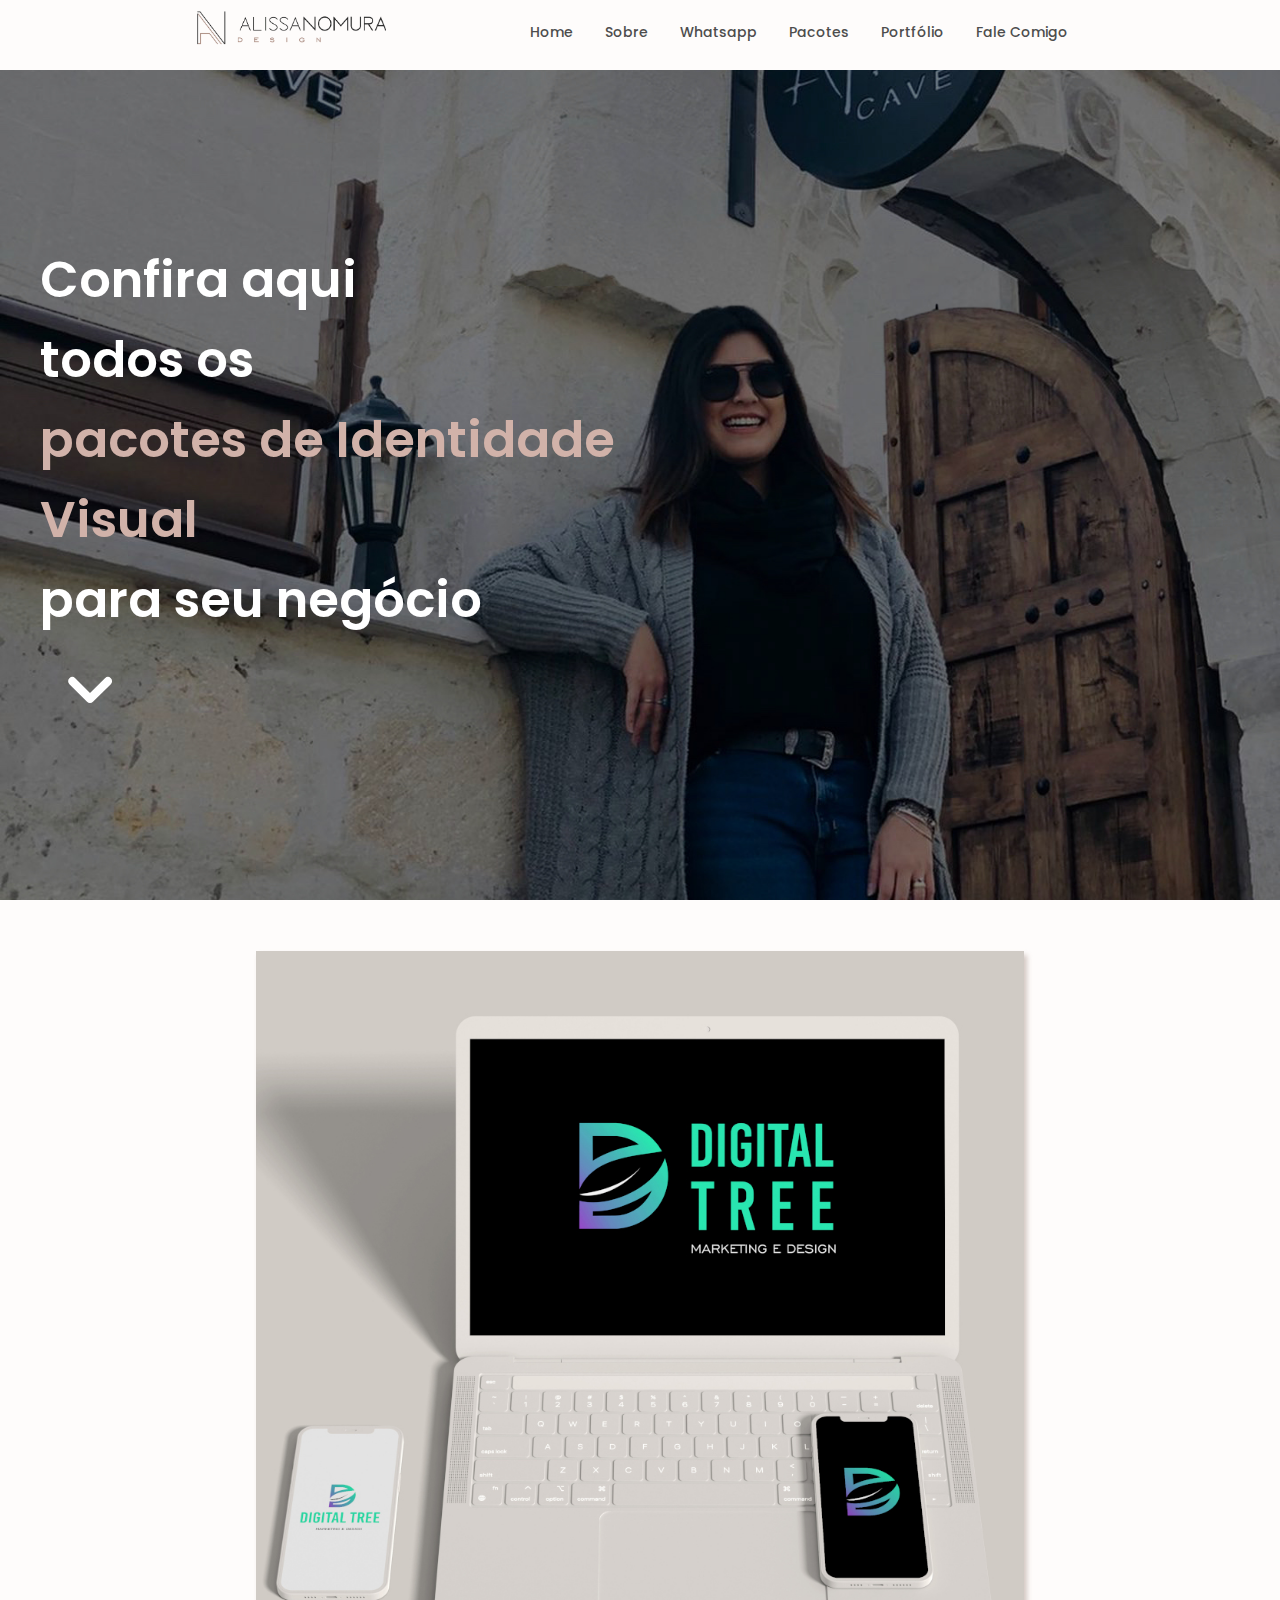
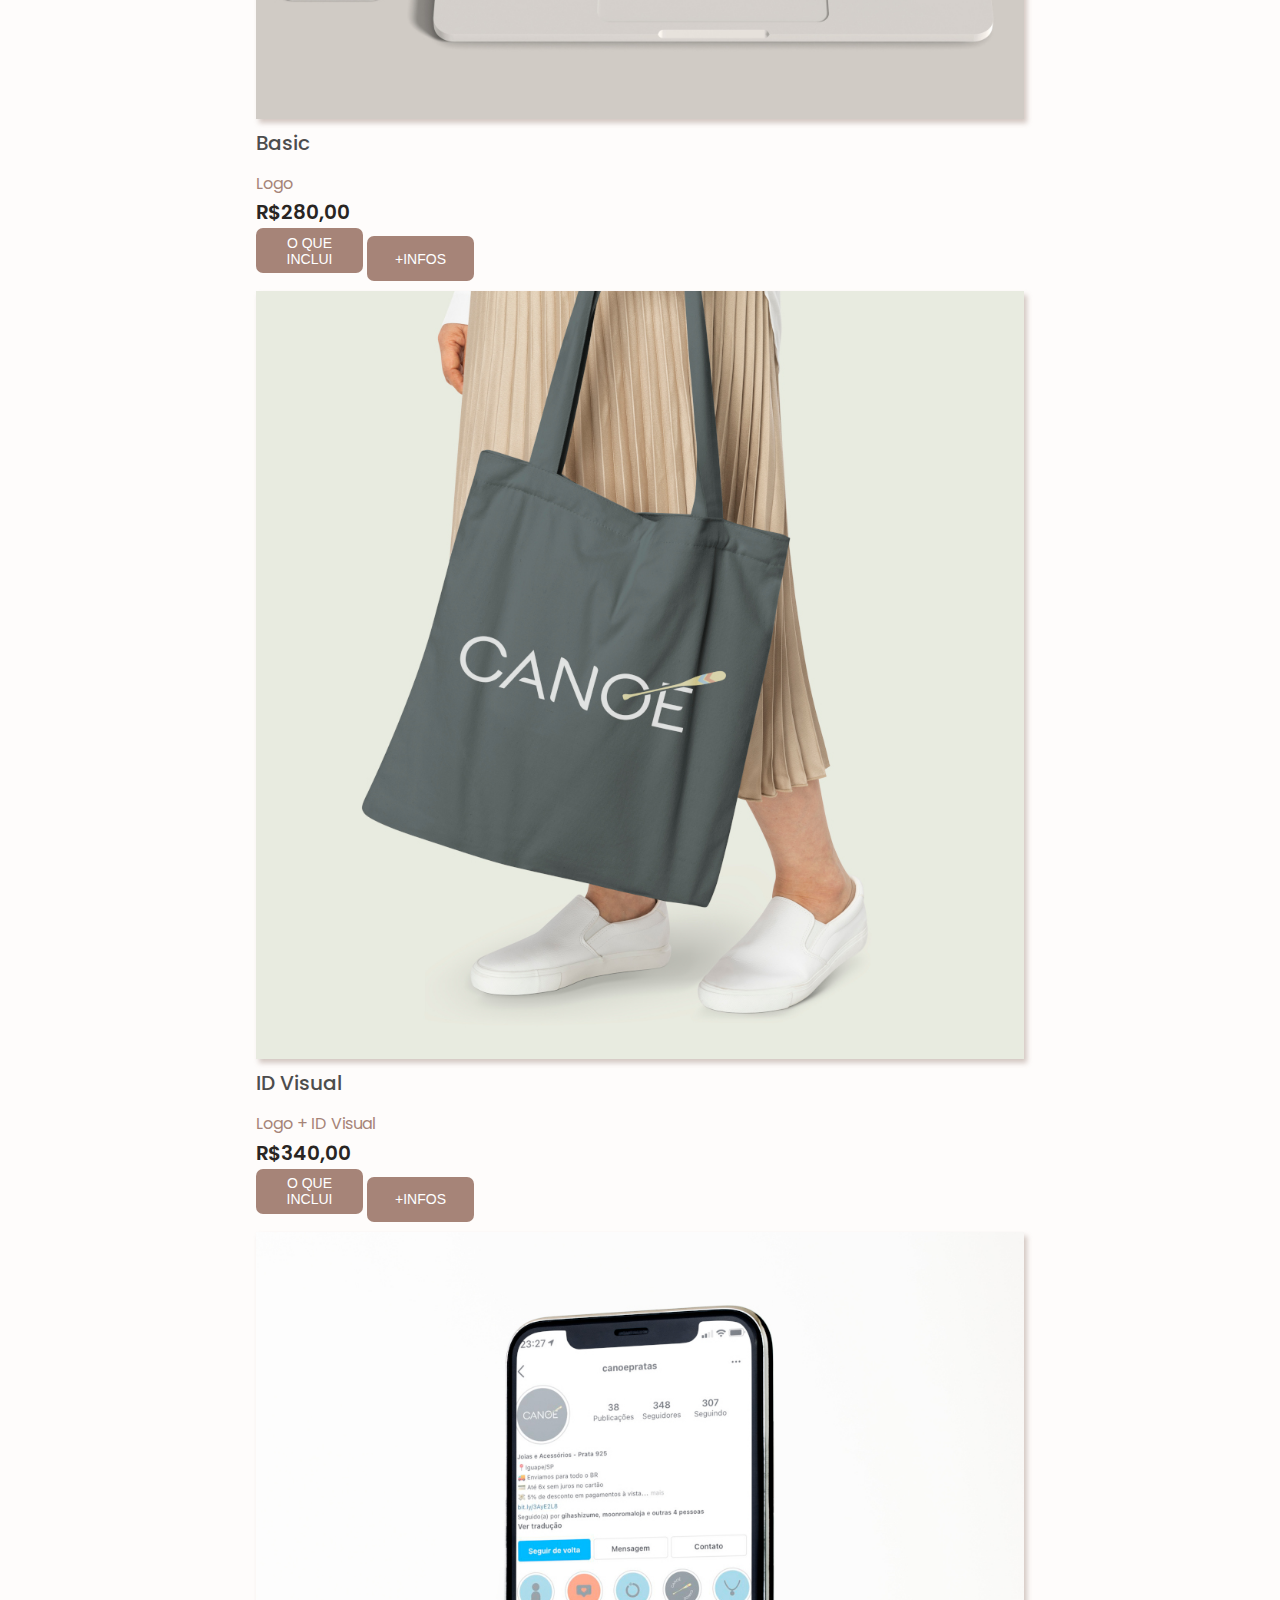
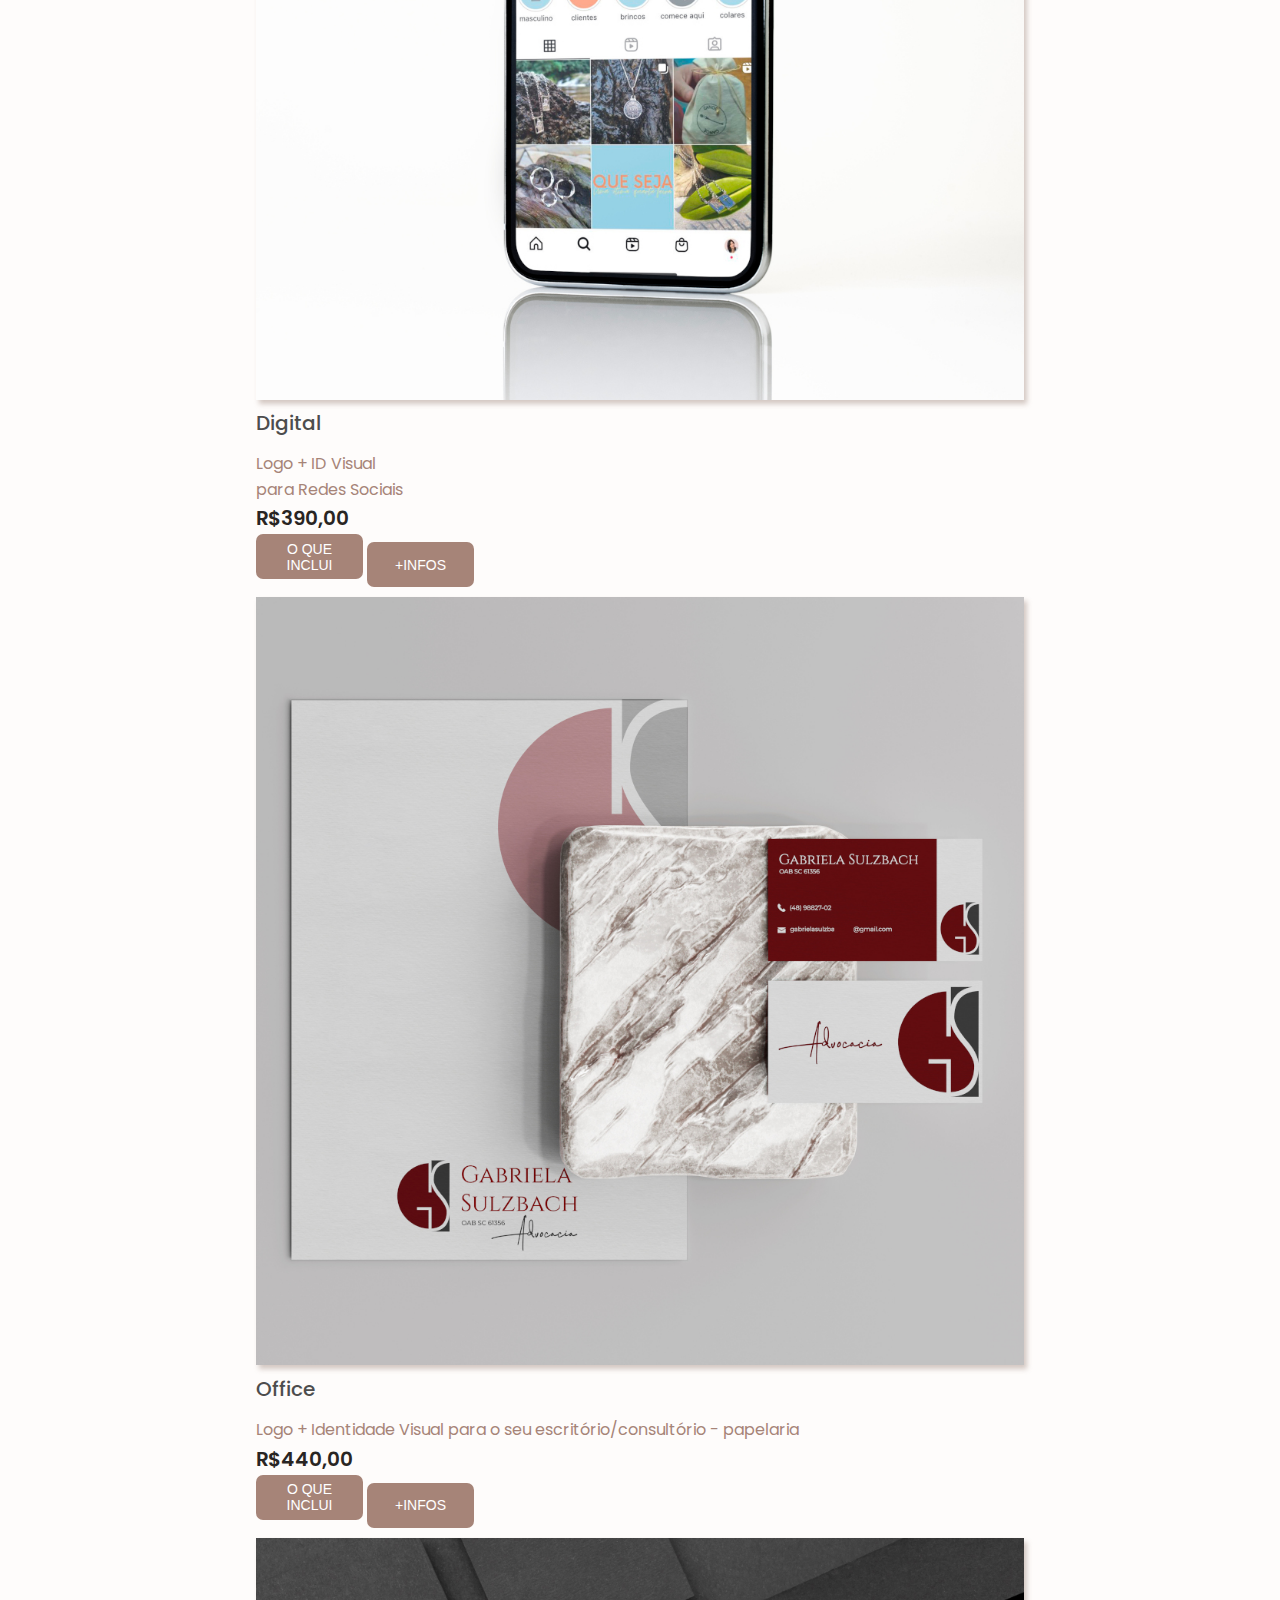
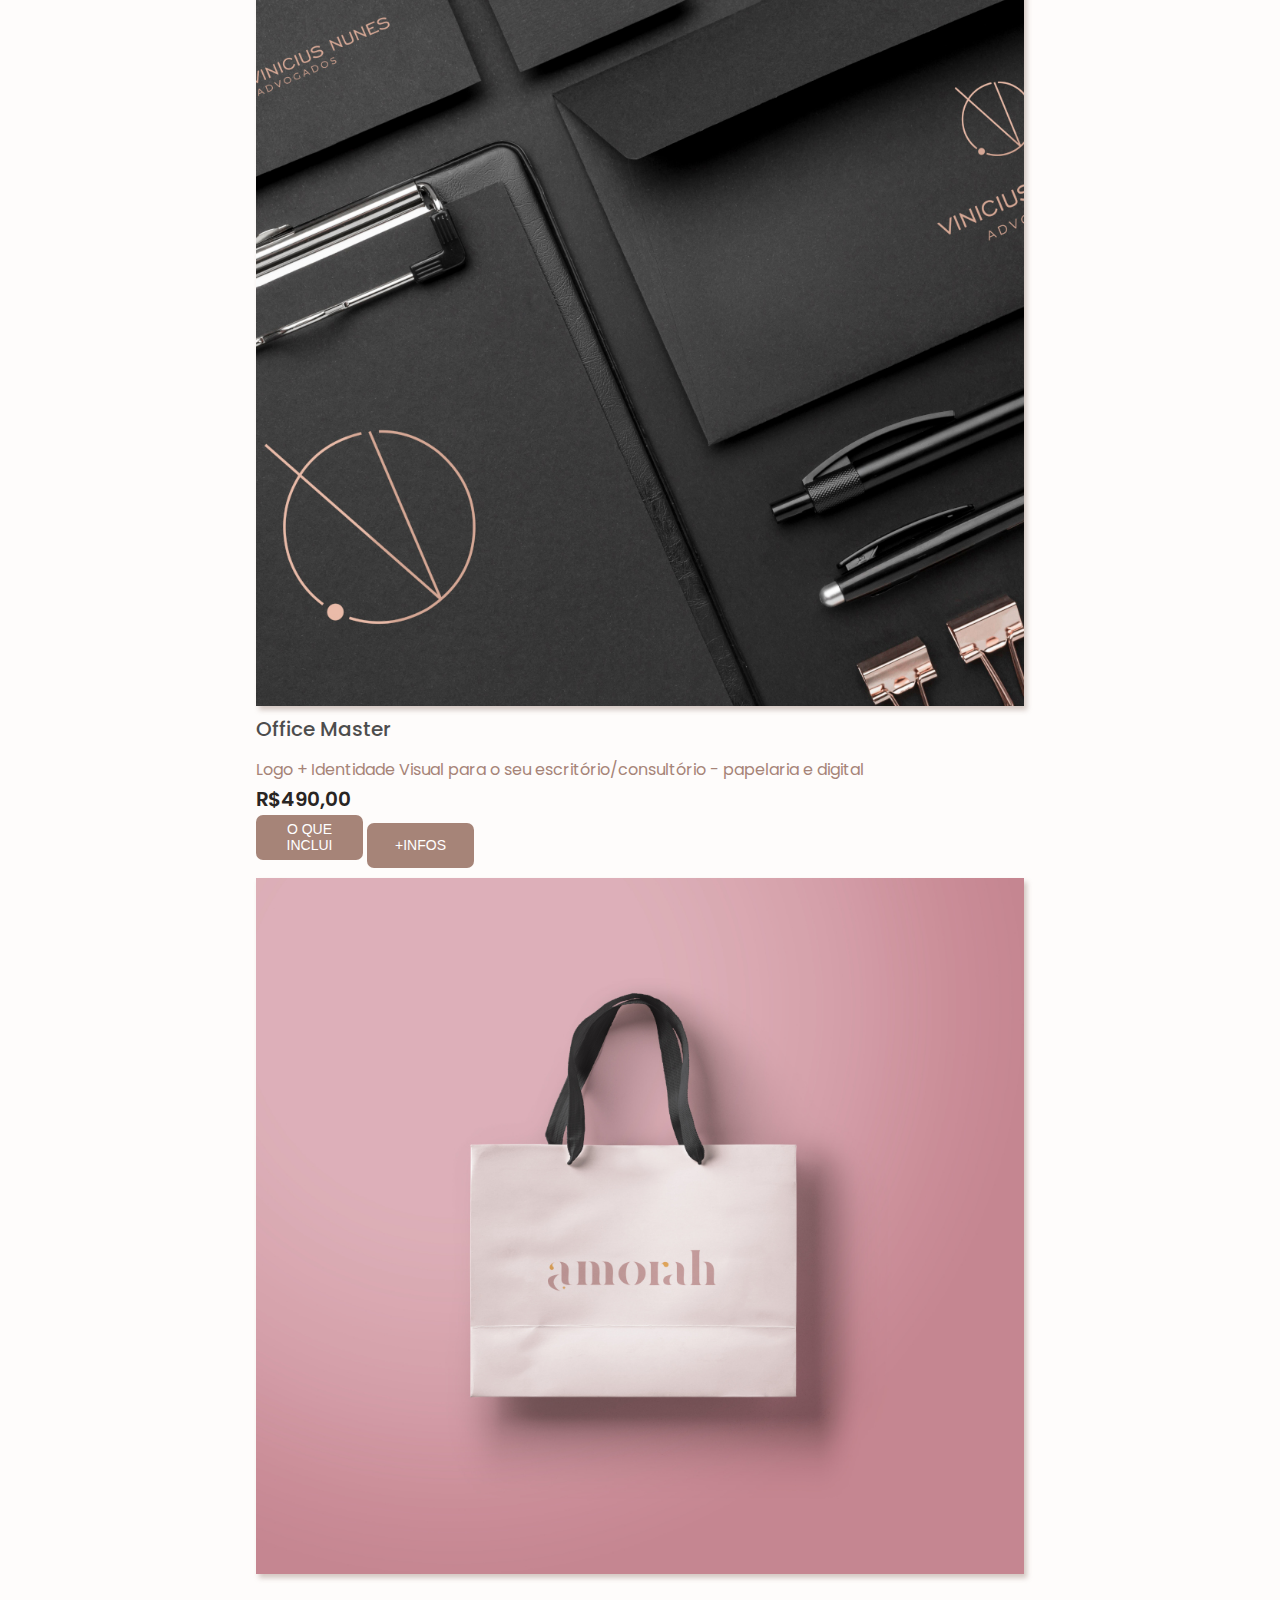
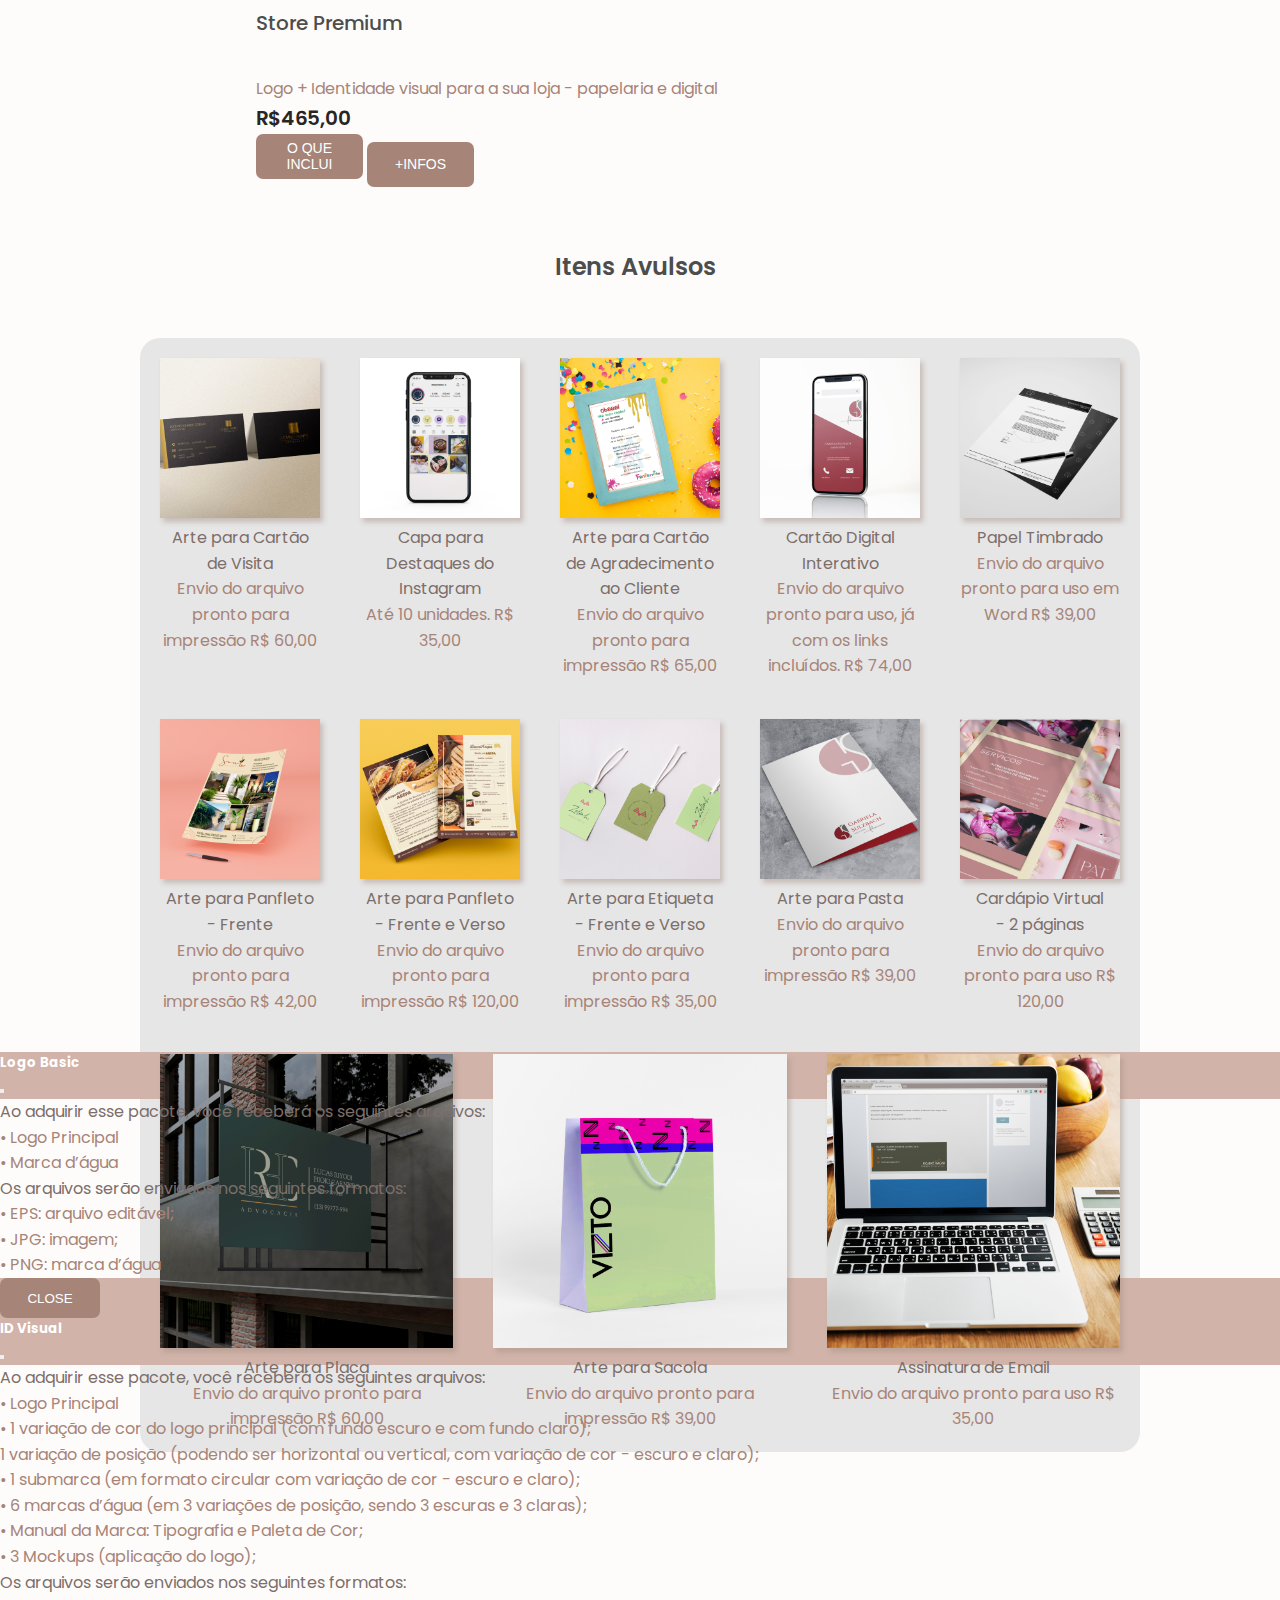
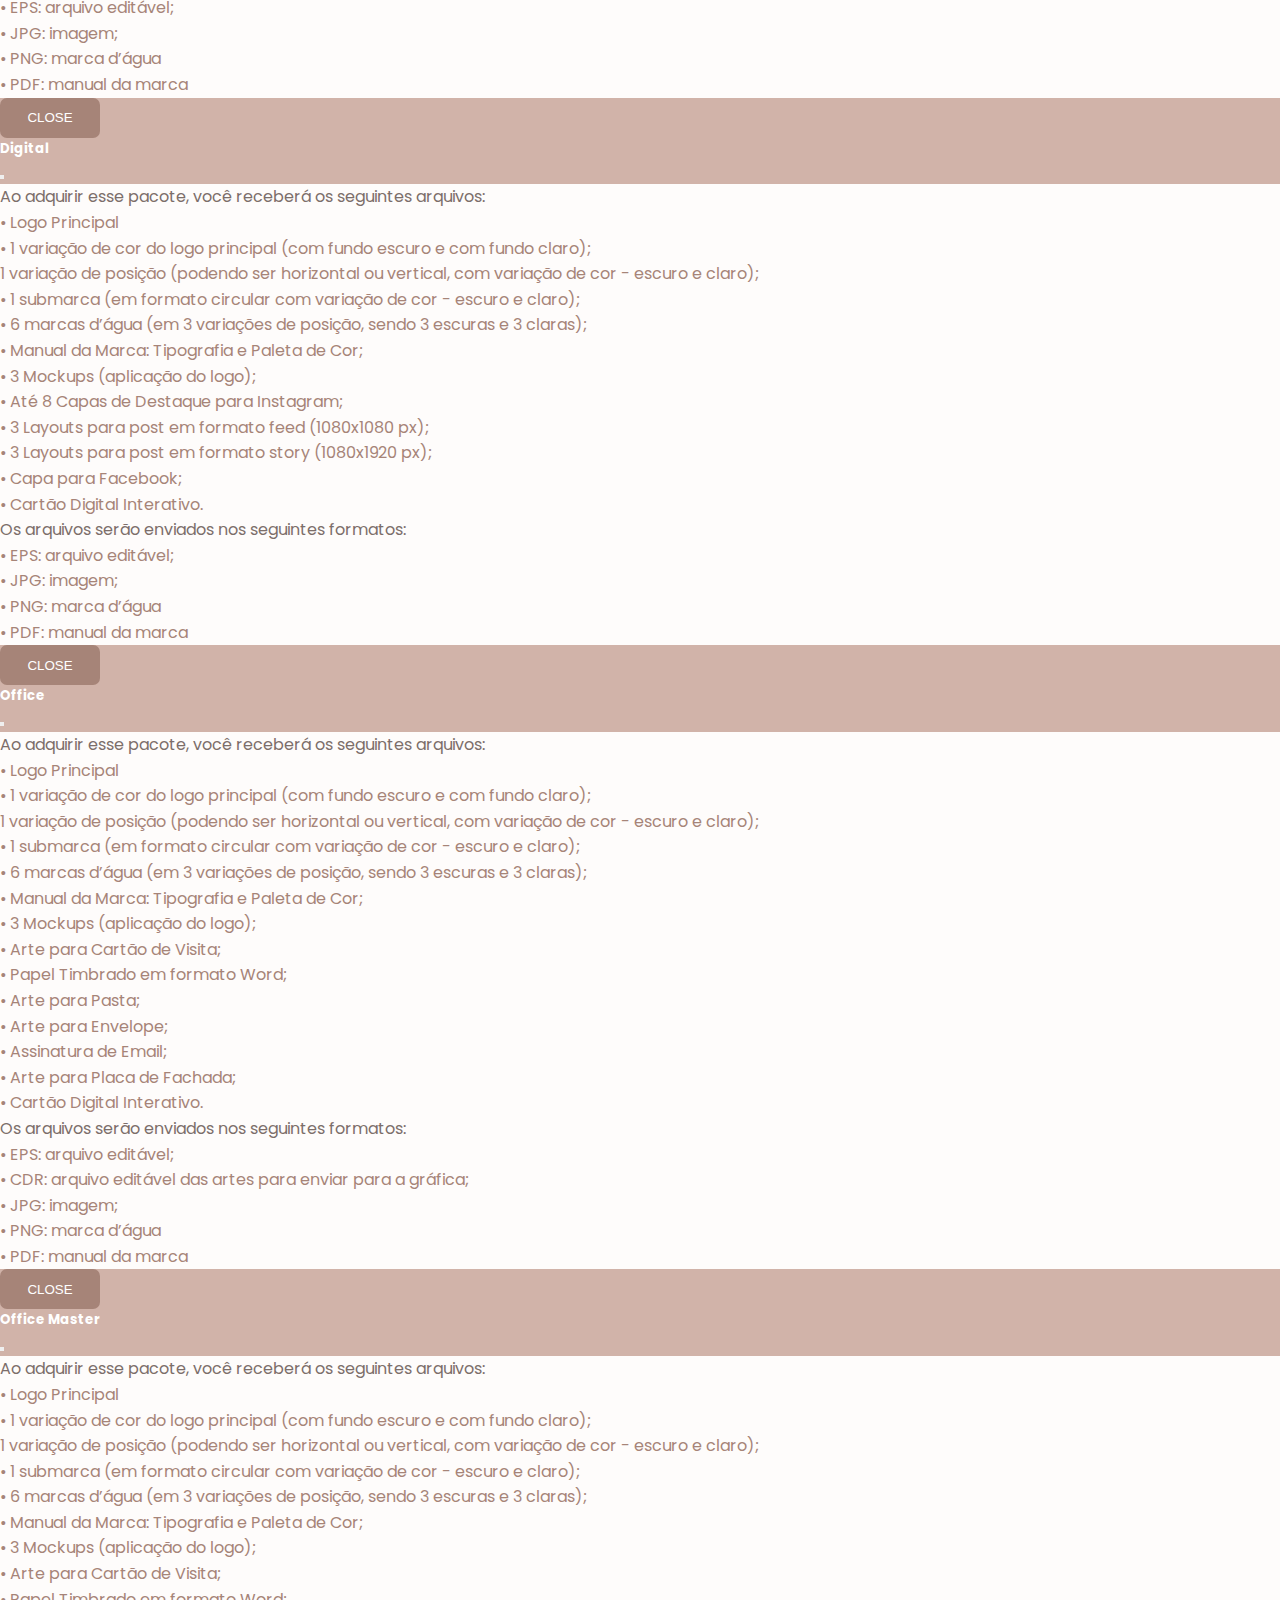
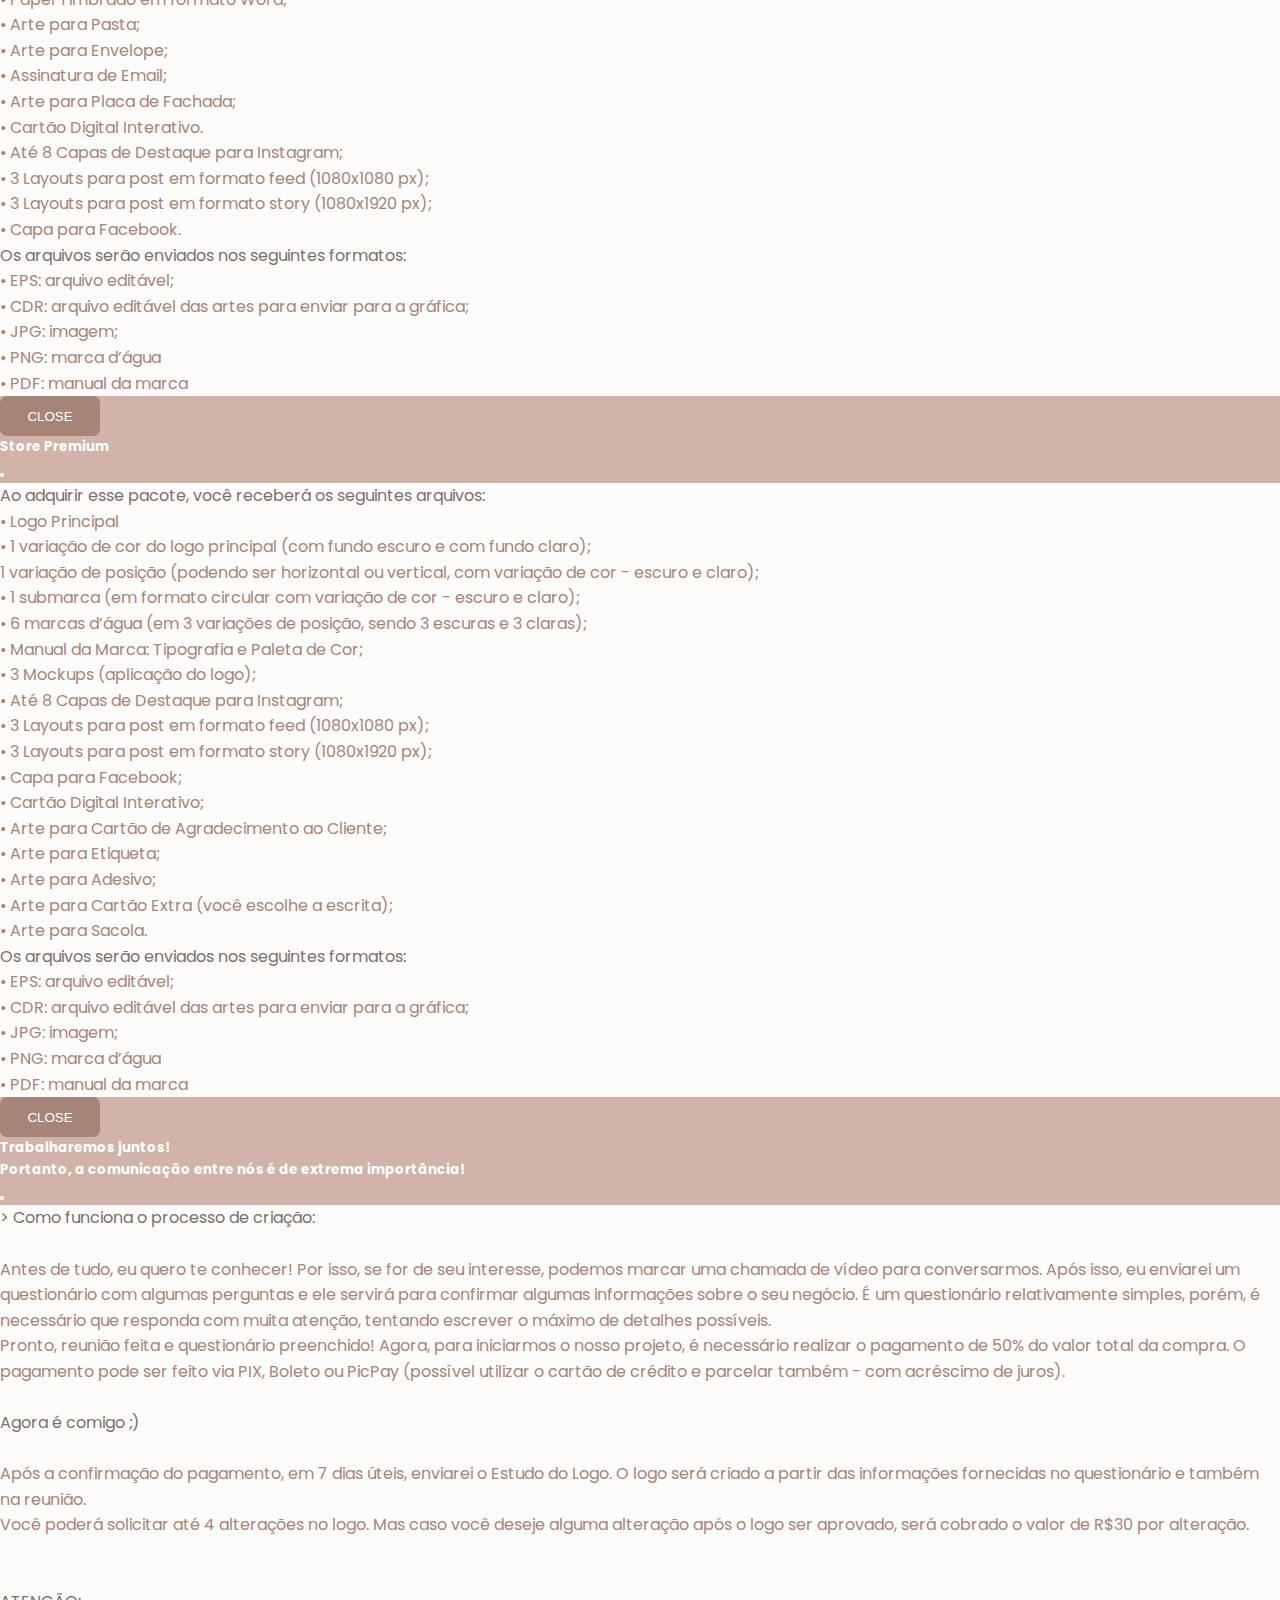
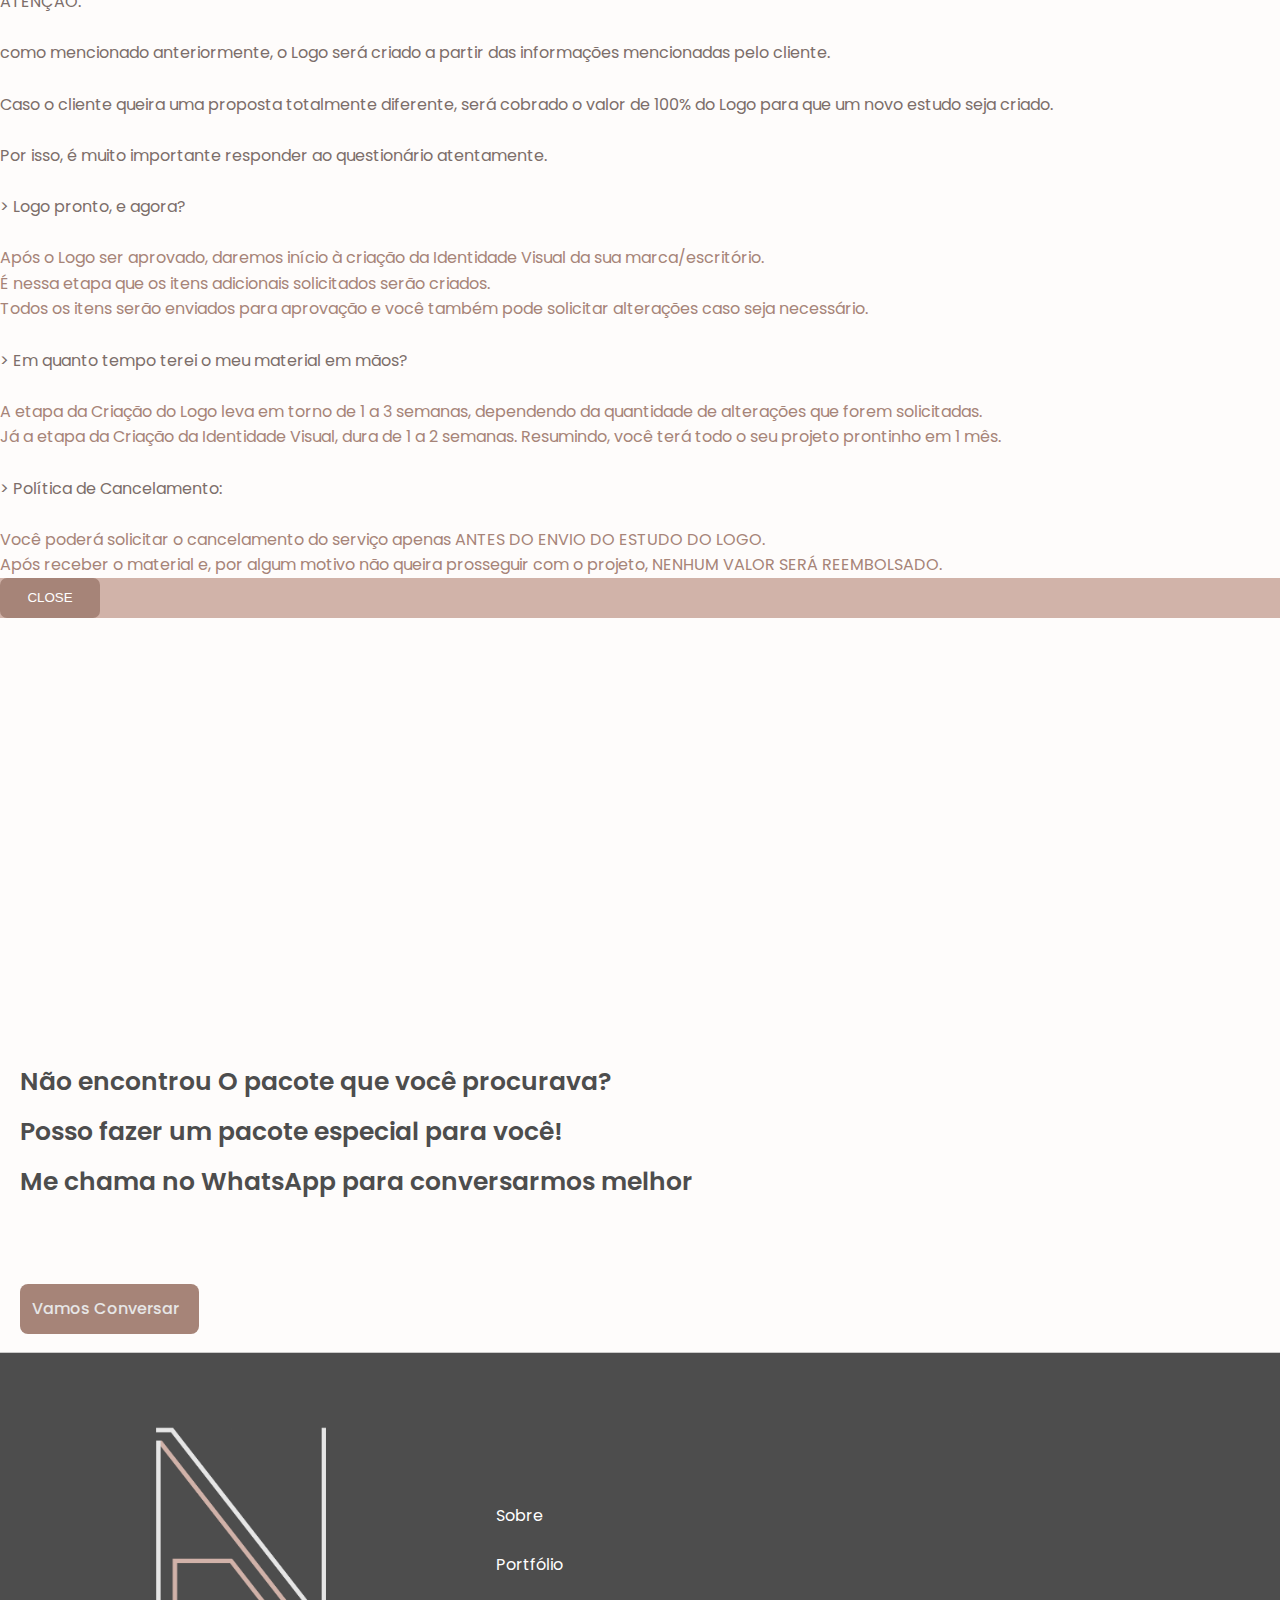
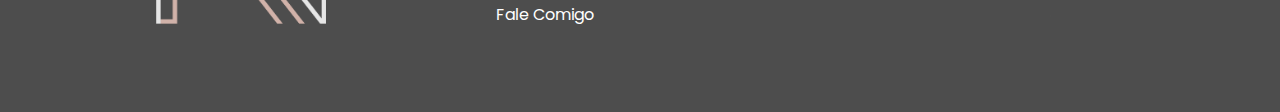
==== serviços.html @ 29ed0383 "ajustes navbar" ====
<!DOCTYPE html>
<html lang="pt-br">
<head>
    <meta charset="UTF-8">
    <meta http-equiv="X-UA-Compatible" content="IE=edge">
    <meta name="viewport" content="width=device-width, initial-scale=1.0">
    <link rel="stylesheet" href="https://unicons.iconscout.com/release/v4.0.0/css/line.css">
    <!---swiper CSS-->
    <link rel="stylesheet" href="css/swiper-bundle.min.css">
    <!-- Bootstrap CSS -->
    <link href="https://cdn.jsdelivr.net/npm/bootstrap@5.1.0/dist/css/bootstrap.min.css" rel="stylesheet" integrity="sha384-KyZXEAg3QhqLMpG8r+8fhAXLRk2vvoC2f3B09zVXn8CA5QIVfZOJ3BCsw2P0p/We" crossorigin="anonymous">
    <link rel="stylesheet" href="estilos/variaveis.css">
    <link rel="stylesheet" href="estilos/main.css">
    <!--------------------------------------- Fav-Icon --------------------------------------------->
    <link rel="shortcut icon" href="assets/fav.ico" type="image/x-icon">
    <title>Serviços</title>
</head>
<body>
    
<!-------------------------------- HEADER ----------------------------------->

<header class="l-header">
    <nav class="nav2 bd-grid">
        <div>
            <a href="index.html" class="nav___logo">Alissa Nomura</a>
        </div>

       <div class="nav--link--intem">
          <a href="https://api.whatsapp.com/send?phone=5511989800173&text=Ol%C3%A1!%20Gostaria%20de%20mais%20informa%C3%A7%C3%B5es%20sobre%20os%20pacotes%20de%20Identidade%20Visual.%20" target="_blank"><i class="uil uil-whatsapp nav__insta"></i></a>
      

        
            <a href="https://www.instagram.com/alissanomura.design/" target="_blank"><i class="uil uil-instagram-alt nav__insta"></i></a>
        </div>
        
        
    </nav>
</header>

<!-------------------------------- MENU NAV INF ----------------------------------->

<header>
    <div class="header" id="header">
    <nav class="nav container">
      <a href="index.html" class="nav__logo img__logo__adjust"><img src="assets/novo-logo-hor-dif.png" alt=""></a>

      <div class="nav__menu" id="nav-menu">
        <ul class="nav__list grid">
          <li class="nav__item">
            <a href="index.html" class="nav__link">
               <i class="uil uil-estate nav__icon"></i> Home
            </a>
          </li>
          <li class="nav__item">
            <a href="sobre.html" class="nav__link">
              <i class="uil uil-user nav__icon"></i> Sobre
            </a>
          </li>
          <li class="nav__item">
            <a href="https://api.whatsapp.com/send?phone=5511989800173&text=Ol%C3%A1!%20Gostaria%20de%20mais%20informa%C3%A7%C3%B5es%20sobre%20os%20pacotes%20de%20Identidade%20Visual.%20" class="nav__link">
              <i class="uil uil-whatsapp nav__icon"></i> Whatsapp
            </a>
          </li>
          <li class="nav__item">
            <a href="/serviços.html" class="nav__link">
              <i class="uil uil-briefcase-alt nav__icon" ></i> Pacotes
            </a>
          </li>
          <li class="nav__item">
            <a href="#portfolio" class="nav__link">
              <i class="uil uil-scenery nav__icon"></i> Portfólio
            </a>
          </li>
          <li class="nav__item">
            <a href="index.html#contato" class="nav__link">
              <i class="uil uil-message nav__icon"></i> Fale Comigo
            </a>
          </li>
        </ul>
        <i class="uil uil-times nav__close" id="nav-close"></i>
      </div>

      <div class="nav__btns">
        <div class="nav__toggle" id="nav-toggle">
          <i class="uil uil-apps"></i>
        </div>
      </div>
    </nav>
  </div>
</header>

<!-------------------------------- HOME ----------------------------------->

<main class="l-main">

<!-------------------------------- HOME ----------------------------------->






<!-------------------------------- Collection ----------------------------------->


<nav class="l-main2">
  <section class="parallax black">
    <div class=" ">
      <h1 class=" reveal home___ajustes">
        <p>Confira aqui <br>
        todos os </p>
        <p class="red">pacotes de Identidade <br> Visual </p>
        <p>para seu negócio</p>
        <a href="#pacotes">
          <svg xmlns="http://www.w3.org/2000/svg" viewBox="0 0 24 24"><path fill="#FFFFFF" d="M17,9.17a1,1,0,0,0-1.41,0L12,12.71,8.46,9.17a1,1,0,0,0-1.41,0,1,1,0,0,0,0,1.42l4.24,4.24a1,1,0,0,0,1.42,0L17,10.59A1,1,0,0,0,17,9.17Z"/></svg>
        </a>
      </h1>
    </div>
  </section>
</nav>
<br><br>

<!----------------------------------------- GALLERY ---------------------------------------------->



<!----------------------------------------- PACOTES ---------------------------------------------->
<section class="content-side" id="pacotes">
  <div class="container">
    <div class="row ">
      <div class="col-sm-4 thumb__mg">
        <div class="img-thumbnail text-center">
          <img src="assets/Pacotes-imgs/1- LOGO BASIC.jpg" class="rounded img-rouded">
          <div class="caption text-center">
            <p class="home__subtitle">Basic</p>
            <span class="skills__subtitle">Logo</span>
            <h3 class="skills__title">R$280,00</h3>
              <button type="button" class=" promo-button" data-bs-toggle="modal" data-bs-target="#exampleModal">
                O que inclui
              </button>

              <button type="button" class=" promo-button " data-bs-toggle="modal" data-bs-target="#exampleModalreg">
                +Infos
              </button>
          </div>
        </div>
      </div>

      

      <div class="col-sm-4 thumb__mg">
        <div class="img-thumbnail text-center">
          <img src="assets/Pacotes-imgs/2- IDENTIDADE VISUAL.jpg" class="rounded img-rouded">
          <div class="caption text-center">
            <p class="home__subtitle">ID Visual</p>
            <span class="skills__subtitle">Logo + ID Visual</span>
            <h3 class="skills__title">R$340,00</h3>
            <button type="button" class="promo-button" data-bs-toggle="modal" data-bs-target="#exampleModal1">
             O que inclui
            </button>

            <button type="button" class=" promo-button " data-bs-toggle="modal" data-bs-target="#exampleModalreg">
              +Infos
            </button>
          </div>
        </div>
      </div>

      <div class="col-sm-4 thumb__mg">
        <div class="img-thumbnail text-center">
          <img src="assets/Pacotes-imgs/3- LOGO E ID VISUAL DIGITAL.jpg" class="rounded img-rouded" alt="">
          <div class="caption text-center">
            <p class="home__subtitle">Digital</p>
            <span class="skills__subtitle">Logo + ID Visual <br> para Redes Sociais</span>
            <h3 class="skills__title">R$390,00</h3>
            <button type="button" class="promo-button" data-bs-toggle="modal" data-bs-target="#exampleModal2">
              O que inclui
            </button>

            <button type="button" class=" promo-button " data-bs-toggle="modal" data-bs-target="#exampleModalreg">
              +Infos
            </button>
          </div>
        </div>
      </div>

      <div class="col-sm-4  thumb__mg">
        <div class="img-thumbnail text-center">
          <img src="assets/Pacotes-imgs/4- OFFICE.jpg"  class="rounded img-rouded" alt="">
          <div class="caption text-center">
            <p class="home__subtitle">Office</p>
            <span class="skills__subtitle">Logo + Identidade Visual para o seu escritório/consultório - papelaria</span>
            <h3 class="skills__title">R$440,00</h3>
            <button type="button" class=" promo-button" data-bs-toggle="modal" data-bs-target="#exampleModal3">
              O que inclui
            </button>

            <button type="button" class=" promo-button " data-bs-toggle="modal" data-bs-target="#exampleModalreg">
              +Infos
            </button>
          </div>
        </div>
      </div>

      <div class="col-sm-4 thumb__mg">
        <div class="img-thumbnail text-center">
          <img src="assets/Pacotes-imgs/5- OFFICE MASTER.jpg" class="rounded img-rouded" alt="">
          <div class="caption text-center">
            <p class="home__subtitle">Office Master</p>
            <span class="skills__subtitle">Logo + Identidade Visual para o seu escritório/consultório - papelaria e digital</span>
            <h3 class="skills__title">R$490,00</h3>
            <button type="button" class=" promo-button" data-bs-toggle="modal" data-bs-target="#exampleModal4">
              O que inclui
            </button>

            <button type="button" class=" promo-button " data-bs-toggle="modal" data-bs-target="#exampleModalreg">
              +Infos
            </button>
          </div>
        </div>
      </div>

      <div class="col-sm-4 thumb__mg">
        <div class="img-thumbnail text-center">
          <img src="assets/Pacotes-imgs/6 - STORE PREMIUM.jpg" class="rounded img-rouded" alt="">
          <div class="caption text-center">
            <br>
            <p class="home__subtitle">Store Premium</p>
            <br>
            <span class="skills__subtitle">Logo + Identidade visual para a sua loja - papelaria e digital</span>
            <h3 class="skills__title">R$465,00</h3>
            <button type="button" class=" promo-button" data-bs-toggle="modal" data-bs-target="#exampleModal5">
              O que inclui
            </button>

            <button type="button" class=" promo-button " data-bs-toggle="modal" data-bs-target="#exampleModalreg">
              +Infos
            </button>
          </div>
        </div>
      </div>

      

    </div>

  </div>
</section>

<br><br>

<div class="header-1">
  <a href="" class="logo"><i class="uil uil-clipboard-notes"></i> Itens Avulsos </a>
</div>
<br><br>
<!----------------------------------------- gallery section ---------------------------------------------->

<section class="flex">
  <div>
    <img src="assets/artes-avulças/Cartao de visita.jpg" class="rounded img-rouded" alt="">
    <p class="portfolio__subtitle">Arte para Cartão de Visita</p>
    <span class="skills__subtitle">Envio do arquivo pronto para impressão
      R$ 60,00</span>
  </div>

  <div>
    <img src="assets/artes-avulças/Capa para destaques instagram.jpg" class="rounded img-rouded" alt="">
    <p class="portfolio__subtitle">Capa para Destaques do Instagram</p>
    <span class="skills__subtitle">Até 10 unidades.
      R$ 35,00</span>
  </div>

  <div>
    <img src="assets/artes-avulças/Cartao agradecimento cliente.jpg" class="rounded img-rouded" alt="">
    <p class="portfolio__subtitle">Arte para Cartão de Agradecimento ao Cliente</p>
    <span class="skills__subtitle">Envio do arquivo pronto para impressão
      R$ 65,00</span>
  </div>

  <div>
    <img src="assets/artes-avulças/Cartao digital interativo.jpg" class="rounded img-rouded" alt="">
    <p class="portfolio__subtitle">Cartão Digital Interativo</p>
    <span class="skills__subtitle">Envio do arquivo pronto para uso, já com os links incluídos.
      R$ 74,00</span>
  </div>

  <div>
    <img src="assets/artes-avulças/papel timbrado.jpg" class="rounded img-rouded" alt="">
    <p class="portfolio__subtitle">Papel Timbrado</p>
    <span class="skills__subtitle">Envio do arquivo pronto para uso em Word
      R$ 39,00</span>
  </div>

  <div>
    <img src="assets/artes-avulças/Panfleto frente.jpg" class="rounded img-rouded" alt="">
    <p class="portfolio__subtitle">Arte para Panfleto <br> - Frente</p>
    <span class="skills__subtitle">Envio do arquivo pronto para impressão
      R$ 42,00</span>
  </div>

  <div>
    <img src="assets/artes-avulças/Panfleto frente e verso.jpg" class="rounded img-rouded" alt="">
    <p class="portfolio__subtitle">Arte para Panfleto <br> - Frente e Verso</p>
    <span class="skills__subtitle">Envio do arquivo pronto para impressão
      R$ 120,00</span>
  </div>

  <div>
    <img src="assets/artes-avulças/etiqueta.jpg" class="rounded img-rouded" alt="">
    <p class="portfolio__subtitle">Arte para Etiqueta <br> - Frente e Verso</p>
    <span class="skills__subtitle">Envio do arquivo pronto para impressão
      R$ 35,00</span>
  </div>

  <div>
    <img src="assets/artes-avulças/pasta.jpg" class="rounded img-rouded" alt="">
    <p class="portfolio__subtitle">Arte para Pasta</p>
    <span class="skills__subtitle">Envio do arquivo pronto para impressão
      R$ 39,00</span>
  </div>

  <div>
    <img src="assets/artes-avulças/cardapio digital.jpg" class="rounded img-rouded" alt="">
    <p class="portfolio__subtitle">Cardápio Virtual <br> - 2 páginas</p>
    <span class="skills__subtitle">Envio do arquivo pronto para uso
      R$ 120,00</span>
  </div>

  <div>
    <img src="assets/artes-avulças/placa.jpg" class="rounded img-rouded" alt="">
    <p class="portfolio__subtitle">Arte para Placa</p>
    <span class="skills__subtitle">Envio do arquivo pronto para impressão
      R$ 60,00</span>
  </div>

  <div>
    <img src="assets/artes-avulças/sacola.jpg" class="rounded img-rouded" alt="">
    <p class="portfolio__subtitle">Arte para Sacola</p>
    <span class="skills__subtitle">Envio do arquivo pronto para impressão
      R$ 39,00</span>
  </div>
  <div>
    <img src="assets/artes-avulças/assinatura email.jpg" class="rounded img-rouded" alt="">
    <p class="portfolio__subtitle">Assinatura de Email</p>
    <span class="skills__subtitle">Envio do arquivo pronto para uso
      R$ 35,00</span>
  </div>

</section>












</main>

<!-- Scrollable modal -->
<div class="modal fade " id="exampleModal" tabindex="-1" aria-labelledby="exampleModalLabel" aria-hidden="true">
  <div class="modal-dialog">
    <div class="modal-content">
      <div class="modal-header">
        <h5 class="modal-title" id="exampleModalLabel">Logo Basic</h5>
        <button type="button" class="btn-close" data-bs-dismiss="modal" aria-label="Close"></button>
      </div>
      <div class="modal-body">
        
          <h1 class="skills__title text-center">
            </h1>
            <p class="skills__link">Ao adquirir esse pacote, você receberá os seguintes arquivos:</p>
            
                
                  <span class="skills__subtitle">
                    • Logo Principal
                    <br>
                    • Marca d’água
                    <br>
                  </span>
                
            
            Os arquivos serão enviados nos seguintes formatos:

                <span class="skills__subtitle">
                  <br>
                  • EPS: arquivo editável;
                  <br>
                  • JPG: imagem;
                  <br>
                  • PNG: marca d’água
                </span>
          
        
      </div>
      <div class="modal-footer">
        <button type="button" class="modal-button btn btn-secondary" data-bs-dismiss="modal">Close</button>
        
      </div>
    </div>
  </div>
</div>

<div class="modal fade " id="exampleModal1" tabindex="-1" aria-labelledby="exampleModalLabel" aria-hidden="true">
  <div class="modal-dialog">
    <div class="modal-content">
      <div class="modal-header">
        <h5 class="modal-title" id="exampleModalLabel">ID Visual</h5>
        <button type="button" class="btn-close" data-bs-dismiss="modal" aria-label="Close"></button>
      </div>
      <div class="modal-body">
        
        <h1 class="skills__title text-center">
          </h1>
          <p class="skills__link">Ao adquirir esse pacote, você receberá os seguintes arquivos:</p>
          
              
                <span class="skills__subtitle">
                  • Logo Principal
                  <br>
                  • 1 variação de cor do logo principal (com fundo escuro e com fundo claro);<br>
                  1 variação de posição (podendo ser horizontal ou vertical, com variação de cor - escuro e claro);
                  <br>
                  • 1 submarca (em formato circular com variação de cor - escuro e claro);
                  <br>
                  • 6 marcas d’água (em 3 variações de posição, sendo 3 escuras e 3 claras);

                  <br>
                  • Manual da Marca: Tipografia e Paleta de Cor;

                  <br>
                  • 3 Mockups (aplicação do logo);

                  <br>

                </span>
              
          
          Os arquivos serão enviados nos seguintes formatos:

              <span class="skills__subtitle">
                <br>
                • EPS: arquivo editável;
                <br>
                • JPG: imagem;
                <br>
                • PNG: marca d’água
                <br>
                • PDF: manual da marca
              </span>
        
      
    </div>
      <div class="modal-footer">
        <button type="button" class="modal-button btn btn-secondary" data-bs-dismiss="modal">Close</button>
        
      </div>
    </div>
  </div>
</div>

<div class="modal fade " id="exampleModal2" tabindex="-1" aria-labelledby="exampleModalLabel" aria-hidden="true">
  <div class="modal-dialog">
    <div class="modal-content">
      <div class="modal-header">
        <h5 class="modal-title" id="exampleModalLabel">Digital</h5>
        <button type="button" class="btn-close" data-bs-dismiss="modal" aria-label="Close"></button>
      </div>
      <div class="modal-body">
        
        <h1 class="skills__title text-center">
          </h1>
          <p class="skills__link">Ao adquirir esse pacote, você receberá os seguintes arquivos:</p>
          
              
                <span class="skills__subtitle">
                  • Logo Principal
                  <br>
                  • 1 variação de cor do logo principal (com fundo escuro e com fundo claro);<br>
                  1 variação de posição (podendo ser horizontal ou vertical, com variação de cor - escuro e claro);
                  <br>
                  • 1 submarca (em formato circular com variação de cor - escuro e claro);
                  <br>
                  • 6 marcas d’água (em 3 variações de posição, sendo 3 escuras e 3 claras);
                  <br>
                  • Manual da Marca: Tipografia e Paleta de Cor;
                  <br>
                  • 3 Mockups (aplicação do logo);

                  <br>
                  • Até 8 Capas de Destaque para Instagram;
                  <br>
                  • 3 Layouts para post em formato feed (1080x1080 px);
                  <br>
                  • 3 Layouts para post em formato story (1080x1920 px);
                  <br>
                  • Capa para Facebook;
                  <br>
                  • Cartão Digital Interativo.
                  <br>


                </span>
              
          
          Os arquivos serão enviados nos seguintes formatos:

              <span class="skills__subtitle">
                <br>
                • EPS: arquivo editável;
                <br>
                • JPG: imagem;
                <br>
                • PNG: marca d’água
                <br>
                • PDF: manual da marca
              </span>
        
      
    </div>
      <div class="modal-footer">
        <button type="button" class="modal-button btn btn-secondary" data-bs-dismiss="modal">Close</button>
        
      </div>
    </div>
  </div>
</div>

<div class="modal fade " id="exampleModal3" tabindex="-1" aria-labelledby="exampleModalLabel" aria-hidden="true">
  <div class="modal-dialog">
    <div class="modal-content">
      <div class="modal-header">
        <h5 class="modal-title" id="exampleModalLabel">Office</h5>
        <button type="button" class="btn-close" data-bs-dismiss="modal" aria-label="Close"></button>
      </div>
      <div class="modal-body">
        
        <h1 class="skills__title text-center">
          </h1>
          <p class="skills__link">Ao adquirir esse pacote, você receberá os seguintes arquivos:</p>
          
              
          <span class="skills__subtitle">
            • Logo Principal
            <br>
            • 1 variação de cor do logo principal (com fundo escuro e com fundo claro);<br>
            1 variação de posição (podendo ser horizontal ou vertical, com variação de cor - escuro e claro);
            <br>
            • 1 submarca (em formato circular com variação de cor - escuro e claro);
            <br>
            • 6 marcas d’água (em 3 variações de posição, sendo 3 escuras e 3 claras);
            <br>
            • Manual da Marca: Tipografia e Paleta de Cor;
            <br>
            • 3 Mockups (aplicação do logo);
            <br>
            • Arte para Cartão de Visita;
            <br>
            • Papel Timbrado em formato Word;
            <br>
            • Arte para Pasta;
            <br>
            • Arte para Envelope;
            <br>
            • Assinatura de Email;
            <br>
            • Arte para Placa de Fachada;
            <br>
            • Cartão Digital Interativo.
            <br>


          </span>
        
    
    Os arquivos serão enviados nos seguintes formatos:

        <span class="skills__subtitle">
          <br>
          • EPS: arquivo editável;
          <br>
          • CDR: arquivo editável das artes para enviar para a gráfica;
          <br>
          • JPG: imagem;
          <br>
          • PNG: marca d’água
          <br>
          • PDF: manual da marca
        </span>
        
      
    </div>
      <div class="modal-footer">
        <button type="button" class=" modal-button btn btn-secondary" data-bs-dismiss="modal">Close</button>
        
      </div>
    </div>
  </div>
</div>

<div class="modal fade " id="exampleModal4" tabindex="-1" aria-labelledby="exampleModalLabel" aria-hidden="true">
  <div class="modal-dialog">
    <div class="modal-content">
      <div class="modal-header">
        <h5 class="modal-title" id="exampleModalLabel">Office Master</h5>
        <button type="button" class="btn-close" data-bs-dismiss="modal" aria-label="Close"></button>
      </div>
      <div class="modal-body">
        
        <h1 class="skills__title text-center">
          </h1>
          <p class="skills__link">Ao adquirir esse pacote, você receberá os seguintes arquivos:</p>
          
              
          <span class="skills__subtitle">
            • Logo Principal
            <br>
            • 1 variação de cor do logo principal (com fundo escuro e com fundo claro);<br>
            1 variação de posição (podendo ser horizontal ou vertical, com variação de cor - escuro e claro);
            <br>
            • 1 submarca (em formato circular com variação de cor - escuro e claro);
            <br>
            • 6 marcas d’água (em 3 variações de posição, sendo 3 escuras e 3 claras);
            <br>
            • Manual da Marca: Tipografia e Paleta de Cor;
            <br>
            • 3 Mockups (aplicação do logo);
            <br>
            • Arte para Cartão de Visita;
            <br>
            • Papel Timbrado em formato Word;
            <br>
            • Arte para Pasta;
            <br>
            • Arte para Envelope;
            <br>
            • Assinatura de Email;
            <br>
            • Arte para Placa de Fachada;
            <br>
            • Cartão Digital Interativo.
            <br>
            • Até 8 Capas de Destaque para Instagram;
            <br>
            • 3 Layouts para post em formato feed (1080x1080 px);
            <br>
            • 3 Layouts para post em formato story (1080x1920 px);
            <br>
            • Capa para Facebook.
            <br>


          </span>
        
    
    Os arquivos serão enviados nos seguintes formatos:

        <span class="skills__subtitle">
          <br>
          • EPS: arquivo editável;
          <br>
          • CDR: arquivo editável das artes para enviar para a gráfica;
          <br>
          • JPG: imagem;
          <br>
          • PNG: marca d’água
          <br>
          • PDF: manual da marca
        </span>
        
      
    </div>
      <div class="modal-footer">
        <button type="button" class=" modal-button btn btn-secondary" data-bs-dismiss="modal">Close</button>
        
      </div>
    </div>
  </div>
</div>

<div class="modal fade " id="exampleModal5" tabindex="-1" aria-labelledby="exampleModalLabel" aria-hidden="true">
  <div class="modal-dialog">
    <div class="modal-content">
      <div class="modal-header">
        <h5 class="modal-title" id="exampleModalLabel">Store Premium</h5>
        <button type="button" class="btn-close" data-bs-dismiss="modal" aria-label="Close"></button>
      </div>
      <div class="modal-body">
        
        <h1 class="skills__title text-center">
          </h1>
          <p class="skills__link">Ao adquirir esse pacote, você receberá os seguintes arquivos:</p>
          
              
          <span class="skills__subtitle">
            • Logo Principal
            <br>
            • 1 variação de cor do logo principal (com fundo escuro e com fundo claro);<br>
            1 variação de posição (podendo ser horizontal ou vertical, com variação de cor - escuro e claro);
            <br>
            • 1 submarca (em formato circular com variação de cor - escuro e claro);
            <br>
            • 6 marcas d’água (em 3 variações de posição, sendo 3 escuras e 3 claras);
            <br>
            • Manual da Marca: Tipografia e Paleta de Cor;
            <br>
            • 3 Mockups (aplicação do logo);
            <br>
            • Até 8 Capas de Destaque para Instagram;
            <br>
            • 3 Layouts para post em formato feed (1080x1080 px);
            <br>
            • 3 Layouts para post em formato story (1080x1920 px);
            <br>
            • Capa para Facebook;
            <br>
            • Cartão Digital Interativo;
            <br>
            • Arte para Cartão de Agradecimento ao Cliente;
            <br>
            • Arte para Etiqueta;
            <br>
            • Arte para Adesivo;
            <br>
            • Arte para Cartão Extra (você escolhe a escrita);
            <br>
            • Arte para Sacola.
            <br>
            


          </span>
        
    
    Os arquivos serão enviados nos seguintes formatos:

        <span class="skills__subtitle">
          <br>
          • EPS: arquivo editável;
          <br>
          • CDR: arquivo editável das artes para enviar para a gráfica;
          <br>
          • JPG: imagem;
          <br>
          • PNG: marca d’água
          <br>
          • PDF: manual da marca
        </span>
        
      
    </div>
      <div class="modal-footer">
        <button type="button" class=" modal-button btn btn-secondary" data-bs-dismiss="modal">Close</button>
        
      </div>
    </div>
  </div>
</div>

<div class="modal fade " id="exampleModalreg" tabindex="-1" aria-labelledby="exampleModalLabel" aria-hidden="true">
  <div class="modal-dialog">
    <div class="modal-content">
      <div class="modal-header">
        <h5 class="modal-title" id="exampleModalLabel">Trabalharemos juntos! <br> Portanto, a comunicação entre nós é de extrema importância!</h5>
        <button type="button" class="btn-close" data-bs-dismiss="modal" aria-label="Close"></button>
      </div>
      <div class="modal-body">
        
        <h1 class="skills__title text-center">
          </h1>
          
              
          <p class="skills__link">
            > Como funciona o processo de criação:
            <br>
            <br>
            <span class="skills__subtitle">
              Antes de tudo, eu quero te conhecer! Por isso, se for de seu interesse, podemos marcar uma chamada de vídeo para conversarmos. Após isso, eu enviarei um questionário com algumas perguntas e ele servirá para confirmar algumas informações sobre o seu negócio. É um questionário relativamente simples, porém, é necessário que responda com muita atenção, tentando escrever o máximo de detalhes possíveis.
              <br>

              Pronto, reunião feita e questionário preenchido! Agora, para iniciarmos o nosso projeto, é necessário realizar o pagamento de 50% do valor total da compra. O pagamento pode ser feito via PIX, Boleto ou PicPay (possível utilizar o cartão de crédito e parcelar também - com acréscimo de juros).
            
            </span>
          </p>

          <p class="skills__link">
            <br>
            Agora é comigo ;)
            <br>
            <br>
            <span class="skills__subtitle">
              Após a confirmação do pagamento, em 7 dias úteis, enviarei o Estudo do Logo. O logo será criado a partir das informações fornecidas no questionário e também na reunião.
              <br>

              Você poderá solicitar até 4 alterações no logo. 
              Mas caso você deseje alguma alteração após o logo ser aprovado, será cobrado o valor de R$30 por alteração.
              <br>
            </span>
            <br> <br>
            ATENÇÃO:
            <br>
            <br> como mencionado anteriormente, o Logo será criado a partir das informações mencionadas pelo cliente. <br><br> Caso o cliente queira uma proposta totalmente diferente, será cobrado o valor de 100% do Logo para que um novo estudo seja criado. <br><br> Por isso, é muito importante responder ao questionário atentamente.
            <br><br>
            > Logo pronto, e agora?
            <br>
            <br>
            <span class="skills__subtitle">
              Após o Logo ser aprovado, daremos início à criação da Identidade Visual da sua marca/escritório. <br> É nessa etapa que os itens adicionais solicitados serão criados.
              <br>

              Todos os itens serão enviados para aprovação e você também pode solicitar alterações caso seja necessário. 
              <br>
              <br>


            </span>
            > Em quanto tempo terei o meu material em mãos?
            <br>
            <br>

            <span class="skills__subtitle">
              A etapa da Criação do Logo leva em torno de 1 a 3 semanas, dependendo da quantidade de alterações que forem solicitadas.
              <br>
              Já a etapa da Criação da Identidade Visual, dura de 1 a 2 semanas.
              Resumindo, você terá todo o seu projeto prontinho em 1 mês.
              <br>
              <br>
            </span>
            > Política de Cancelamento:
            <br><br>
            <span class="skills__subtitle">
              Você poderá solicitar o cancelamento do serviço apenas ANTES DO ENVIO DO ESTUDO DO LOGO.
              <br> Após receber o material e, por algum motivo não queira prosseguir com o projeto, NENHUM VALOR SERÁ REEMBOLSADO.
              <br>
            </span>
          </p>
        
      
    </div>
      <div class="modal-footer">
        <button type="button" class=" modal-button btn btn-secondary" data-bs-dismiss="modal">Close</button>
        
      </div>
    </div>
  </div>
</div>

<br><br>
<!-------------------------------- SERVIÇO PERSONALIZADO ----------------------------------->

<section class="contato__pct" id="home">
  <div class="contato__pct-sec">
      <div class="contato__pct-link">
          <h1 class="contato__pct-text"><span>Não encontrou O pacote que você procurava? <br><br>
          Posso fazer um pacote especial para você! <br><br> Me chama no WhatsApp para conversarmos melhor </span><i class="uil uil-grin-tongue-wink-alt"></i></h1>
          <a href="https://api.whatsapp.com/send?phone=5511989800173&text=Ol%C3%A1!%20Gostaria%20de%20mais%20informa%C3%A7%C3%B5es%20sobre%20os%20pacotes%20de%20Identidade%20Visual.%20" class="button button--flex ">
        Vamos Conversar <i class="uil uil-whatsapp button__icon"></i>
       </a>
      </div>
      
      

     
  </div>
</section>

 <!----------------------------------------- footer ------------------------------------------------->

 <footer class="footer">
  <div class="footer__bg-grafitte ">
    <div class="footer__container container grid">
      <div>
        <img src="assets/logo-pequena-branca.png" alt="" class="footer__title">
      </div>

      <ul class="footer__links">
        <li>
         <a href="sobre.html" class="footer__link"><i class="uil uil-align-center"></i>Sobre</a>
        </li>

        <li>
         <a href="index.html#portfolio" class="footer__link"><i class="uil uil-clipboard-alt"></i>Portfólio</a>
       </li>

       <li>
         <a href="index.html#contato" class="footer__link"><i class="uil uil-comment-dots"></i>Fale Comigo</a>
       </li>
      <br> 
      </ul>
      

      <div class="footer__socials">
        <a href="https://www.instagram.com/alissanomura.design/" target="_blank" class="footer__social">
         <i class="uil uil-instagram"></i>
          
       </a>

       <a href="https://api.whatsapp.com/send?phone=5511989800173&text=Ol%C3%A1!%20Gostaria%20de%20mais%20informa%C3%A7%C3%B5es%20sobre%20os%20pacotes%20de%20Identidade%20Visual.%20" target="_blank" class="footer__social">
         <i class="uil uil-whatsapp"></i>
       </a>
      </div>
    </div>
    
  </div>
</footer>





    <script src="https://cdn.jsdelivr.net/npm/@popperjs/core@2.9.3/dist/umd/popper.min.js" integrity="sha384-eMNCOe7tC1doHpGoWe/6oMVemdAVTMs2xqW4mwXrXsW0L84Iytr2wi5v2QjrP/xp" crossorigin="anonymous"></script>
    <script src="https://cdn.jsdelivr.net/npm/bootstrap@5.1.0/dist/js/bootstrap.min.js" integrity="sha384-cn7l7gDp0eyniUwwAZgrzD06kc/tftFf19TOAs2zVinnD/C7E91j9yyk5//jjpt/" crossorigin="anonymous"></script>
    <script src="js/swiper-bundle.min.js"></script>
    <script src="js/navbarinf.js"></script>
    <script src="js/mobile-navbar.js"></script>
    
    
    

    
    
</body>
</html>
---- estilos/variaveis.css ----
/*=================================== GOOGLE FONTS ===========================================*/
@import url('https://fonts.googleapis.com/css2?family=Open+Sans:wght@400;600;700&display=swap');

/*=================================== VARIAVEIS CSS ===========================================*/
:root{
    --header-height: 3rem;
    --font-semi: 600;
    --font-bold: 700;
}

/*=================================== CORES ===========================================*/
:root{
    --first-color: #E55947;
    --first-color-alt: #D2321E;
    --white-color: #FAFAFF;
    --dark-color: #101010;
    --dark-color-light: #606060;
    --gray-color: #F0F1F3;
}

/*=================================== FONT E TIPOGRAFIA ===========================================*/
:root{
    --body-font: 'Open Sans', sans-serif;
    --big-font-size: 3rem;
    --h1-font-size: 1.5rem;
    --h2-font-size: 1.25rem;
    --normal-font-size: .938rem;
    --small-font-size: .75rem;
}

@media screen and (min-width: 768px){
    :root{
        --big-font-size: 6rem;
        --h1-font-size: 2.25rem;
        --h2-font-size: 1.5rem;
        --normal-font-size: 1rem;
        --small-font-size: .813rem;
    }
}

/*=================================== MARGENS ===========================================*/
:root{
    --mb-1: .5rem;
    --mb-2: 1rem;
    --mb-3: 1.5rem;
    --mb-4: 2rem;
}

/*=================================== Z - INDEX ===========================================*/
:root{
    --z-tooltip: 10;
    --z-fixed: 100;
}

/*=================================== BASE ===========================================*/
*,::before,::after{
    box-sizing: border-box;

}

html{
    scroll-behavior: smooth;
}

body{
    margin: var(--header-height);
    font-family: var(--body-font);
    font-size: var(--normal-font-size);
    color: var(--dark-color);
    line-height: 1.6;
    overflow-x: hidden;
    
}

h1,h2,p{
    margin: 0;
}

ul{
    margin: 0;
    padding: 0;
    list-style: none;
}

a{
    text-decoration: none;
    color: var(--dark-color);
}

img{
    max-width: 100%;
    height: auto;
}

/*=================================== CLASS CSS ===========================================*/

.section{
    padding: 3rem 0;

}

.section-title{
    font-size: var(--h2-font-size);
    color: var(--dark-color);
    margin: var(--mb-4) 0 var(--mb-1);
    text-align: center;
}

.section-all{
    display: block;
    font-size: var(--small-font-size);
    font-weight: var(--font-semi);
    color: var(--dark-color-light);
    text-align: center;
    margin-bottom: var(--mb-2);
}

/*=================================== LAYOUT ===========================================*/

.bd-grid{
    width: 100%;
    display: inline-flex;
    
    
   
    
    
}

.header{
    height: 70px;
}

.l-header{
    width: 100%;
    position: fixed;
    top: 0;
    left: 0;
    z-index: var(--z-fixed);
    background-color: hsl(var(--hue-color), 30%, 74%);
    
}

.img-rouded{
    box-shadow: 3px 4px 5px rgba(165, 143, 132, 0.479);
}

/*=================================== NAV ===========================================*/

.nav2{
    height: var(--header-height);
    display: flex;
    justify-content: space-between;
    align-items: center;
}

.nav__menu{
   margin-bottom: 30px;
}

.nav___logo{
    font-weight: var(--font-bold);
}



.img__logo__adjust2{
    width: 100px;
    margin-top: 3px;
}

.nav___logo:hover{
    color: #FFF;
}

.nav__insta{
    font-size: 1.5rem;
    margin-right: 20px;
}

.nav__insta:hover{
    color: rgb(167, 147, 141);
    cursor: pointer;
}

.red{
    color: hsl(var(--hue-color), 90%, 80%);
    
}
/*=================================== HOME ===========================================*/



.home___container{
    height: calc(100vh - var(--header-height));
    
}



.home___data{
    padding-top: 6rem;
    
}

.home___title{
    align-self: center;
    font-size: var(--big-font-size);
    line-height: .75;
    margin-bottom: -5rem;
    margin-top: 100px;
    color: hsl(var(--hue-color), 30%, 64%);
    text-align: center;
}

.home___ajustes{
    font-size: 50px;
    color: white;
    font-family: var(--body-font);
    margin-left: 40px;
}




.home___title span{
    font-size: 20px;
    
}




.home___img{
    position: absolute;
    right: 0;
    bottom: 0;
    width: 160px;
    margin-bottom: 300px;
}

.home___colect{
    color: white;
    
}



.home___colect-link{
    font-family: var(--body-font);
    font-size: var(--h2-font-size);
    
}


.pointer{
    cursor: pointer;
}


/*========================= flex box ========================*/



.logo{
    margin-left: 555px;
    font-size: var(--h2-font-size);
    font-weight: var(--font-semi);
    color: #4D4D4D;
    font-family: var(--body-font);
}

.flex{
    display: flex;
    flex-wrap: wrap;
    max-width: 1000px;
    margin: 0 auto;
    background-color: #E6E6E6;
    border-radius: 20px;
    margin-bottom: -200px;
}

.flex > div{
    flex: 1 1 150px;
    margin: 20px;
    text-align: center;
}

.bigger{
    font-size: 80px;
}

/*=================================== SHOW MENU ===========================================*/

.modal-header{
    background-color: hsl(var(--hue-color), 30%, 74%);
    color: #FFF;
}

.modal-footer{
    background-color: hsl(var(--hue-color), 30%, 74%);
}



.modal-button{
    background-color: #A68478;
    color: white;
    text-transform: uppercase;
    width: 100px;
    height: 40px;
    padding: 0px 20px;
    border-radius: 7px;
    border: 3px solid transparent;
    transition: .5s;
}

.modal-button:hover{
    text-decoration: none;
    color: white;
    border: 3px solid transparent;
    background-color: #b88e80;
}

.promo-button{
    background-color: #A68478;
    color: white;
    text-transform: uppercase;
    width: 107px;
    height: 45px;
    padding: 0px 5px;
    border-radius: 7px;
    border: 3px solid transparent;
    transition: .5s;
    font-size: 14px;
    
}



.promo-button:hover{
    text-decoration: none;
    color: #A68478;
    background-color: #D1B2A9;
    
}


svg{
    width: 100px;
   
}


.ajuste{
    border: 4px solid rgb(187, 156, 147);
    max-width: 400px;
    transform: translateX(1rem);
    border-radius: 10px;
    
}

.contato__pct{
    padding-top: 200px;
    padding-bottom: 30px;
    
}

.contato__pct-sec{
    max-width: 100%;
}

.contato__pct-link{
    margin-top: 200px;
    margin-left: 20px;
}

.contato__pct-text{
    font-size: 25px;
    color: #4D4D4D;
    line-height: 1;
}




/*FOR SMALL DEVICES*/

@media screen and (max-width: 390px){
    .home___title{
        margin-top: 200px;
    }
 
}

@media screen and(min-width: 500px){

    .home___ajustes{
        font-size: 25px;
        
        
    }
    
}

@media screen and (max-width: 500px){

    .home___ajustes{
        margin-top: -90px;
        
        
    }
    
}



@media screen and (max-width: 360px) {

    .nav__menu{
        padding: 2rem .25rem 4rem;
        
    }



    .nav__list{
        column-gap: 0;
    }
    .home__content{
        grid-template-columns: .25fr 3fr;
    }

    .thumb__mg{
        padding: 20px;
    }

    .bigger{
        font-size: 40px;
    }

   .home_drag{
       margin-top: -50px;
   }

   
    
    
    
}


/*FOR MEDIUM DEVICES*/
@media screen and (max-width: 768px){

    .home___ajustes{
        font-size: 30px;
        color: white;
        font-family: var(--body-font);
    }
    
}


@media screen and (max-width: 568px){
    
    .sobre__container,
    .portfolio__content,
    .contato__container,
    .footer__container{
        grid-template-columns: repeat(2, 1fr);
    }

    .header-1{
        margin-left: 20px;
    }
    

    .home___ajustes{
        font-size: 25px;
        
        
    }
    

    .bigger{
        font-size: 40px;
    }
    
    .img__logo__adjust2{
        width: 70px;
    }
    
    .header{
        height: 50px;
    }
    .home___color{
        color: hsl(var(--hue-color), 30%, 64%);
        letter-spacing: 0;
        font-size: 16px;
        text-align: center;
    }

    .button{
        transform: translateX(4rem);
    }
    

    .flex{
        margin-bottom: -100px;
    }

    .contato__pct-text{
        font-size: 20px;
        
    }

    
}

@media screen and (max-width: 360px) and (max-height: 640px){

    .bigger{
        font-size: 30px;
    }

    .home___color{
        color: hsl(var(--hue-color), 30%, 64%);
        letter-spacing: 0;
        font-size: 16px;
        text-align: center;
    }

    body{
        overflow-x: hidden;
    }

    .ajuste{
        max-width: 328px;
    }

    .button{
        transform: translateX(4rem);
    }
   

    
    

    
}
@media screen and (max-width: 768px){
    .home___title{
        font-size: 20px;
    }

    .button{
        transform: translateX(5rem);
    }
    .home___color{
        color: hsl(var(--hue-color), 30%, 64%);
        letter-spacing: 0;
        font-size: 16px;
        text-align: center;
    }

    .contato__pct{
        padding-top: 0;
    }
    
}

@media screen and (min-width: 768px){
    
    body{
        margin: 0;
    }

    .section-all{
        margin-bottom: var(--mb-4);
    }

    .home___container{
        height: 100vh;
    }

    .home___data{
        padding: 0;
        align-self: center;
        
        
        width:  300px;
        height: 100px;
        
        margin-bottom: -100px;
    
    }

    .home___title{
        line-height: .75;
        transform: translateX(0rem);
        letter-spacing: 0;
        text-align: justify;
        font-size: 30px;
    }

    

    .flex{
        margin-bottom: -400px;
    }

    .header-1{
        margin-left: 295px;
    }

    

    .home___img{
        width: 370px;
    }

    .nav--link--intem{
        transform: translateY(3rem);
    }

    .button{
        transform: translateX(1rem);
    }

    .home___color{
        transform: translateX(1rem);
    }
    
    .thumb__mg{
       display: flex;
       margin-bottom: 10px;
       
    }

    .l-header{
        display: none;
    }
    .header,
    .main,
    .footer__container{
        padding: 0 1rem;
    }
    .nav{
        height: calc(--header-height) + 1.5rem;
        column-gap: 1rem;
    }

    .nav__icon,
    .nav__close,
    .nav__toggle{
        display: none;
    }

    .nav__list{
        display: flex;
        column-gap: 2rem;
    }
    .nav__menu{
        margin-left: auto;
        margin-top: 1.5rem;
        height: 0;
    }

    

    

    .footer__container{
        grid-template-columns: repeat(3, 1fr);
    }

    .footer__bg{
        padding: 3rem 0 3.5rem;
    }

    .footer__links{
        flex-direction: row;
        column-gap: 3rem;
    }

    .footer__socials{
        justify-self: flex-end;
    }

    
}

/*FOR LARGE DEVICES*/

@media screen and (max-width: 1024px) and (max-height: 1366px){

    .logo{
        margin-left: 100px;
    }
    
}

@media screen and (min-width: 1024px){

    .bd-grid{
        margin-left: auto;
        margin-right: auto;
    }

    
    
    .footer__container{
        padding: 0;
    }

    .header-1{
        margin: auto;
    }

    

    

    .footer__container{
        height: 5rem;
    }

  

} 

@media screen and (max-width: 1023px){
    .home___img{
        display: none;
     }

     .logo{
        margin: auto;
        
    }

    .contato__pct{
        padding-bottom: 100px;
    }
}

@media screen and (max-width: 768px) and (max-height: 1024px){

    
}
---- estilos/main.css ----
/*=================================GOOGLE FONTS===============================*/
@import url('https://fonts.googleapis.com/css2?family=Poppins:wght@400;500;600&display=swap');

:root{
    --header-height:3rem;
/*====== margin bottom =======*/
    --mb-0-25: .25rem;
    --mb-0-5: .5rem;
    --mb-0-75: .75rem;
    --mb-1: 1rem;
    --mb-1-5: 1.5rem;
    --mb-2: 2rem;
    --mb-2-5: 2.5rem;
    --mb-3: 3rem;
    /*======= z index =======*/
    --z-tooltip: 10;
    --z-fixed: 100;
    --z-modal: 1000;
    
    /*=====HSL COLOR MODE======*/

    --hue-color: 15;

    --firs-color: hsl(var(--hue-color), 30%, 74%);
    --firs-color-second: hsl(var(--hue-color), 69%, 61%);
    --firs-color-alt: hsl(var(--hue-color), 57%, 53%);
    --firs-color-lighter: hsl(var(--hue-color), 92%, 85%);
    --title-color: hsl(var(--hue-color), 8%, 15%);
    --text-color: hsl(var(--hue-color), 8%, 45%);
    --text-color-light: hsl(var(--hue-color), 8%, 65%);
    --input-color: hsl(var(--hue-color), 70%, )96%;
    --body-color: hsl(var(--hue-color), 60%, 99%);
    --container-color: #fff;


    --body-font: 'Poppins', sans-serif;

    /*======font size======*/

    --big-font-size: 2rem;
    --h1-font-size: 1.5rem;
    --h2-font-size: 1.25rem;
    --h3-font-size: 1.125rem;
    --normal-font-size: .938rem;
    --small-font-size: .813rem;
    --smaller-font-size: .75rem;

    /*=====font weight =======*/
    --font-medium: 500;
    --font-semi-bold: 600;
}

     

    /*====font size for large devices=====*/

@media screen and (min-width: 968px) {
    :root{
        --big-font-size: 3rem;
        --h1-font-size: 2.25rem;
        --h2-font-size: 1.5rem;
        --h3-font-size: 1.25rem;
        --normal-font-size: 1rem;
        --small-font-size: .875rem;
        --smaller-font-size: .813rem;
    }
    
}

/*====== base =====*/
*{
    box-sizing: border-box;
    padding: 0;
    margin: 0;
}
html{
    scroll-behavior: smooth;
}

body{
    margin: 0 0 var(--header-height) 0;
    font-size: var(--normal-font-size);
    font-family: var(--body-font);
    background-color: var(--body-color);
    color: var(--text-color);
    
}

h1,h2,h3,h4{
    color: var(--title-color);
    font-weight: var(--font-semi-bold);
}

ul{
    list-style: none;
}

a{
    text-decoration: none;
}

img{
    max-width: 100%;
    height: auto;
}

/*=========== REUSABLE CSS CLASSES =======*/
.section{
    padding: 3rem 0 4rem;
}

.section__title{
    font-size: var(--h1-font-size);
    color: #4D4D4D;
}



.section__subtitle{
    display: block;
    font-size: var(--small-font-size);
    margin-bottom: var(--mb-3);
    color: #A68478;
}

.section__title, .section__subtitle{
    text-align: center;
}

/*======LAYOUT=====*/

.container{
    max-width: 768px;
    margin-right: var(--mb-1-5);
}

.grid{
    display: grid;
    gap: 1.5rem;
}


.header{
    width: 100%;
    position: absolute;
    bottom: 0;
    left: 0;
    z-index: var(--z-fixed);
    background-color: var(--body-color);
}

/*======= NAV ==========*/

.nav{
    max-width: 968px;
    height: var(--header-height);
    display: flex;
    justify-content: space-between;
    align-items: center;
}

.nav__logo{
    margin-left: var(--mb-2-5);
}

.img__logo__adjust{
    width: 190px;
    margin-top: 15px;
}

.nav__logo,
.nav__toggle{
    color: var(--title-color);
    font-weight: var(--font-medium);
}

.nav__logo:hover{
    color: var(--firs-color);
    
}

.nav__toggle{
    font-size: 1.1rem;
    cursor: pointer;
    
}

.nav__toggle:hover{
    color: var(--firs-color);
}

@media screen and (max-width: 863px){
    .img__logo__adjust{
        width: 170px;
        margin-top: 15px;
    }
}
@media screen and (max-width: 767px){
    .nav__menu{
        position: fixed;
        bottom: -100%;
        left: 0;
        width: 100%;
        background-color: var(--body-color);
        padding: 3rem 1.5rem 4rem;
        box-shadow: 0 -1px 4px rgba(0,0,0,.15);
        border-radius: 1.5rem 1.5rem 0 0;
        transition: .3s;
        
    }

    .img__logo__adjust{
        width: 150px;
        margin: 0px;
        margin-left: 10px;
        
    }

    .header{
        position: fixed;
    }
}

.nav__list{
    grid-template-columns: repeat(3, 1fr);
    gap: 2rem;
    margin-right: var(--mb-2-5);
   
}

.nav__link{
    display: flex;
    flex-direction: column;
    align-items: center;
    font-size: var(--small-font-size);
    color: #4D4D4D;
    font-weight: var(--font-medium);
    transition: ease .3s;
}



.nav__link:hover{
    color: #A68478;
    transition: ease .3s;
}

.nav__icon{
    font-size: 1.2rem;
}

.nav__close{

    position: absolute;
    right: 1.3rem;
    bottom: .5rem;
    font-size: 1.5rem;
    cursor: pointer;
    color: var(--firs-color);

}

.nav__close:hover{
    color: var(--firs-color-alt);
}
/*============mostrar menu============*/

.show-menu{
    bottom: 0;
    margin-bottom: 0;
}

/*=================================== HOME ===============================================*/

.home__container{
    gap: 1rem;
}

.home__content{
    grid-template-columns: .5fr 3fr;
    padding-top: 3.5rem;
    align-items: center;
}

.home__social{
    display: grid;
    grid-template-columns: max-content;
    row-gap: 1rem;
}

.home__social-icon{
    font-size: 1.25rem;
    color: #A68478;
}

.home__social-icon:hover{
    color: #d4a696;
}

.home__blob{
    width: 220px;
    fill: var(--firs-color);
}

.home_img{
    margin-left: -12px;
}

.home__blob-img{
    width: 220px;
}

.home__data{
    grid-column: 1/3;
}

.home__title{
    font-size: #4D4D4D;
}



.home__subtitle{
    font-size: var(--h3-font-size);
    color: #4D4D4D;
    font-weight: var(--font-medium);
    margin-bottom: var(--mb-0-75);
}

.home__description{
    margin-bottom: var(--mb-2);
    color: #A68478;
}

.home__scroll{
    display: none;
}

.home__scroll-button{
    color: var(--firs-color);
    transition: .3s;
}

.home__scroll-button:hover{
    transform: translateY(.25rem);
}

.home__scroll-mouse{
    font-size: 2rem;
    color: #A68478;
}

.home__scroll-name{
    font-size: var(--small-font-size);
    color: #A68478;
    font-weight: var(--font-medium);
    margin-right: var(--mb-0-25);
}

.home__scroll-arrow{
    font-size: 1.25rem;
    color: #A68478;
}

/*==================buttons====================*/

.button{
    display: inline-block;
    background-color: #A68478;
    color: #E6E6E6;
    padding: .75rem;
    border-radius: .5rem;
    font-weight: var(--font-medium);
    transform: translateY(90px);
    transition: ease .3s;
}

.button:hover{
    transition: ease .3s;
    color: #FFF;
    background-color: #c0a195;
}

.button__icon{
    font-size: 1.25rem;
    margin-left: var(--mb-0-5);
    transition: .3s;
}

.button--flex{
    display: inline-flex;
    align-items: center;
    
}

/*==================SOBRE====================*/

.sobre__img{
    width: 200px;
    border-radius: .5rem;
    justify-self: center;
    align-self: center;
}


.red{
    color: #D1B2A9;
    
}



.sobre__description{
    text-align: center;
    margin-bottom: var(--mb-2-5);
}

.sobre__info{
    display: flex;
    justify-content: space-evenly;
    margin-bottom: var(--mb-2-5);
}

.sobre__info-title{
    font-size: var(--h2-font-size);
    font-weight: var(--font-semi-bold);
    color: var(--title-color);
}

.sobre__info-name{
    font-size: var(--smaller-font-size);
}

.sobre__info-title,
.sobre__info-name{
    display: block;
    text-align: center;
}


.collor-chg{
    color: white;
}

/*------------------------ SKILLS -------------------------------->*/

.skills__container{

    row-gap: 0;
}

.skills__header{
    display: flex;
    align-items: center;
    margin-bottom: var(--mb-2-5);
    cursor: pointer;
}

.skills__icon,
.skills__arrow{
    font-size: 2rem;
    color: var(--firs-color);
}

.skills__icon{
    margin-right: var(--mb-0-75);
}

.skills__title{
    font-size: var(--h3-font-size);
}

.skills__subtitle{
    font-size: var(--normal-font-size);
    color: #A68478;
}

.skills__arrow{
    margin-left: auto;
    transition: .4s;
}

.skills__titles{
    display: flex;
    justify-content: space-between;
    margin-bottom: var(--mb-0-5);
}

.skills_name{
    font-size: var(--normal-font-size);
    font-weight: var(--font-medium);
}

.skills__bar,
.skills__porcentagem{
    height: 5px;
    border-radius: .25rem;
}

.skills__bar{
    background-color: var(--firs-color-lighter);
}

.skills__porcentagem{
    display: block;
    background-color: var(--firs-color);
}

.skills__PH{
    width: 90%;
}

.skills__PH2{
    width: 80%;
}

.skills__PH3{
    width: 60%;
}

.skills__PH4{
    width: 50%;
}

.skills__PH5{
    width: 77%;
}

.skills__close .skills__list{
    height: 0;
    overflow: hidden;
    
}

.skills__open .skills__list{
    height: max-content;
    margin-bottom: var(--mb-2-5);
    
}

.skills__open .skills__arrow{
    transform: rotate(180deg);
    
}




/*=====================PORTFOLIO=================*/

.portfolio__container{
    overflow: initial;
}

.portfolio__content{
    padding: 0 .5rem;
}

.portfolio__img{
    width: 265px;
    border-radius: .5rem;
    justify-self: center;
    
}

.portfolio__title{
    font-size: var(--h3-font-size);
    margin-bottom: var(--mb-0-5);
}

.portfolio__description{
    margin-bottom: var(--mb-0-75);
}


/*================  scroll up ===============*/

.scrollup{
    position: fixed;
    right: 1rem;
    bottom: -20%;
    background-color: #A68478;
    opacity: .8;
    padding: 0 .3rem;
    border-radius: .4rem;
    z-index: var(--z-tooltip);
    transition: .4s;
}

.scrollup:hover{
    transition: ease .3s;
    background-color: #D1B2A9;
}

.scrollup__icon{
    font-size: 1.5rem;
    color: #FFF;
}



/*================ show scroll up ===============*/
.show-scroll{
    bottom: 5rem;
}

/*================ FOOTER ===============*/

.footer{
    padding-top: 2rem;
}

.footer__container{
    row-gap: 3.5rem;
}

.footer__bg{
    background-color: #a68478;
    padding: 2rem 0 3rem;
}



.footer__subtitle{
    font-size: var(--small-font-size);
    transition: ease .2s;
    color: white;
    cursor: pointer;
}

.footer__subtitle{
    font-size: var(--small-font-size);
    color: #D1B2A9;
    transition: ease .2s;
}

.footer__links{
    display: flex;
    flex-direction: column;
    row-gap: 1.5rem;
}

.footer__link{
    color: black;
    margin-left: -24px;
    transition: ease .2s;
}

.footer__link:hover{

    transition: ease .2s;
    color: var(--firs-color-lighter);
}

.footer__social{
    font-size: 1.75rem;
    margin-right: var(--mb-1-5);
    transition: ease .2s;
}

.footer__social:hover{
    color: var(--firs-color-lighter);
    transition: ease .3s;
}

.footer__title,
.footer__subtitle,
.footer__link,
.footer__social{
    color: #FFF;
}

/*================ SCROLL BAR ===============*/

::-webkit-scrollbar{
    width: .60rem;
    background-color: #A68478;
    border-radius: .5rem;
}

::-webkit-scrollbar-thumb{
    background-color: #D1B2A9;
    border-radius: .5rem;
}
/*====================MEDIA QUERIES==============================*/

/*FOR SMALL DEVICES*/
@media screen and (max-width: 350px) {

    .nav__menu{
        padding: 2rem .25rem 4rem;
    }
    .nav__list{
        column-gap: 0;
    }
    .home__content{
        grid-template-columns: .25fr 3fr;
    }
    
    .home__blob{
        width: 180px;
    }

    
}


/*FOR MEDIUM DEVICES*/

@media screen and (max-width: 568px){
    .sobre__container{
        column-gap: 2rem;
        background-color: var(--firs-color);
        border-radius: 10px;
        color: white;
    }

    .sobre__img{
        width: 350px;
        margin-top: 20px;
    }

    .section__subtitle{
        font-size: 17px;
        text-align: center;
    }

    .footer__container{
        grid-template-columns: repeat(2, 1fr);
    }

   
    
}

@media screen and (min-width: 568px){
    .home__content{
        grid-template-columns: max-content 1fr 1fr;
    }

    .home__data{
        grid-column: initial;
    }
    .home_img{
        order: 1;
        justify-self: center;
    }

    .sobre__container,
    .portfolio__content,
    .contato__container{
        grid-template-columns: repeat(2, 1fr);
    }
    .footer__container{
        grid-template-columns: repeat(3, 1fr);
    }


    
}

@media screen and (max-width: 768px) {
    .portfolio__content{
        grid-template-columns: repeat(1, 1fr);
    }
    
    .sobre__container{
        grid-template-columns: repeat(1, 1fr);
        background-color: var(--firs-color);
        color: white;
    }
    .sobre__img{
        width: 300px;
        transform: translateY(30px);
    }

    .footer__title{
        width: 120px;
        margin-left: 40px;
    }

    .footer__bg-grafitte{
        height: 50vh;
        margin-bottom: 10px;
    }
    
    
}

@media screen and (min-width: 768px){
    .container{
        margin-left: auto;
        margin-right: auto;
    }
    .body{
        margin: 0;
    }
    .section{
        padding: 6rem 0 2rem;
    }
    .section__subtitle{
        margin-bottom: 4rem;

    }
    .header{
        top: 0;
        bottom: initial;
    }

    .footer{
        margin-bottom: -50px;
    }

    .header,
    .footer__container{
        padding: 0 1rem;
    }

    .nav{
        height: calc(--header-height) + 1.5rem;
        column-gap: 1rem;
    }

    .nav__icon,
    .nav__close,
    .nav__toggle{
        display: none;
    }

    .footer__bg-grafitte{
        height: 50vh;
    }

    .nav__list{
        display: flex;
        column-gap: 2rem;
    }
    .nav__menu{
        margin-left: auto;
        margin-top: 1.5rem;

    }

    .home__container{
        row-gap: 5rem;
    }

    .home__content{
        padding-top: 5.5rem;
        column-gap: 2rem;
    }

    .home__blob{
        width: 270px;
    }

    .home__scroll{
        display: block;
    }

    .home__scroll-button{
        margin-left: 3rem;
    }

    .sobre__container{
        column-gap: 2rem;
        background-color: #A68478;
        border-radius: 10px;
        color: #E6E6E6;
    }

    .sobre__img{
        width: 350px;
        margin-top: -180px;
    }

    .sobre__description{
        text-align: unset;
        margin-left: -150px;
        margin-top: 30px;
    }

    .sobre__info{
        justify-content: space-between;
    }

    .portfolio__img{
        width: 320px;
    }

    .portfolio__content{
        grid-template-columns: repeat(1, 1fr);
    }
    

    .footer__title{
        width: 150px;
        margin-left: -10px;
        transform: translateY(-60px);
    }
    

    .footer__container{
        grid-template-columns: repeat(3, 1fr);
    }

    .footer__bg{
        padding: 3rem 0 3.5rem;
    }

    .footer__links{
        flex-direction: column;
        column-gap: 5rem;
        
    }

    

    .footer__bg-grafitte{
        height: 40vh;
    }
}


/*FOR LARGE DEVICES*/

@media screen and (min-width: 1024px){
    .header,
    .main,
    .footer__container{
        padding: 0;
    }

    .footer__container{
        height: 5rem;
    }

    .footer{
        transform: translateY(2.92rem);
        
    }

    
    

    .home__blob{
        width: 320px;
        transform: translateX( 3rem)

    }

    .home__data{
        transform: translateX(-8rem)
    }

    .home__social{
        transform: translateX(-12rem);
    }

    .portfolio__content{
        column-gap: 5rem;
    }

    .swiper-button-prev{
        left: -3.5rem;
    }

    .swiper-button-next{
        right: -3.5rem; 
    }
    
    .contato__container{
        width: 460px;
    }

    .footer__title{
        width: 170px;
        margin-left: -100px;
        transform: translateY(-75px);
    }

    
}



/*inicia do estilo das sections parallax e thumbs*/

.contato__title{
    color: #4D4D4D;
}

.contato__subtitle{
    color: #A68478;
}


.parallax{
    background-image: url(/assets/Alissa-hotel-2.jpg);
    background-position: center center;
    width: 100%;
    background-size: cover;
    background-attachment: scroll;
    color: white;
    padding-top: 240px;
    height: 100vh;
    
}

.parallax_index{
    background-image: url(/assets/background.jpg);
    background-position: center center;
    background-repeat: no-repeat;
    background-size: cover;
    background-attachment: scroll;
    color: white;
    padding-top: 150px;
    padding-bottom: 150px;
}

.footer__bg-grafitte{
    background-image: url(/assets/background-2.jpg);
    background-position: center center;
    width: 100%;
    background-size: cover;
    background-attachment: scroll;
    color: white;
    padding-top: 150px;
    padding-bottom: 150px;
    
}

.content-site{
    padding-top: 200px;
    padding-bottom: 200px;
}

.d-block{
    box-shadow: 3px 3px 5px rgba(36, 46, 78, 0.336);
}

.h1-bio{
    font-family: 'Quattrocento Sans', sans-serif;
    font-weight: 700;
}

.p-bio{
    font-family: 'Mukta', sans-serif;
    font-size: 22px;
    font-weight: 700;
    color: rgb(192, 192, 192);
}

.p-bio-2{
    font-family: 'Mukta', sans-serif;
    font-size: 18px;
    font-weight: 400;
}

.main-btn{
    background-color: #D1B2A9;
    color: #4D4D4D;
    text-transform: uppercase;
    width: 130px;
    height: 50px;
    padding: 10px 20px;
    border-radius: 7px;
    border: 3px solid transparent;
    transition: .5s;
}

.main-btn:hover{
    text-decoration: none;
    color: white;
    background-color: transparent;
    border-color: #D1B2A9;
}
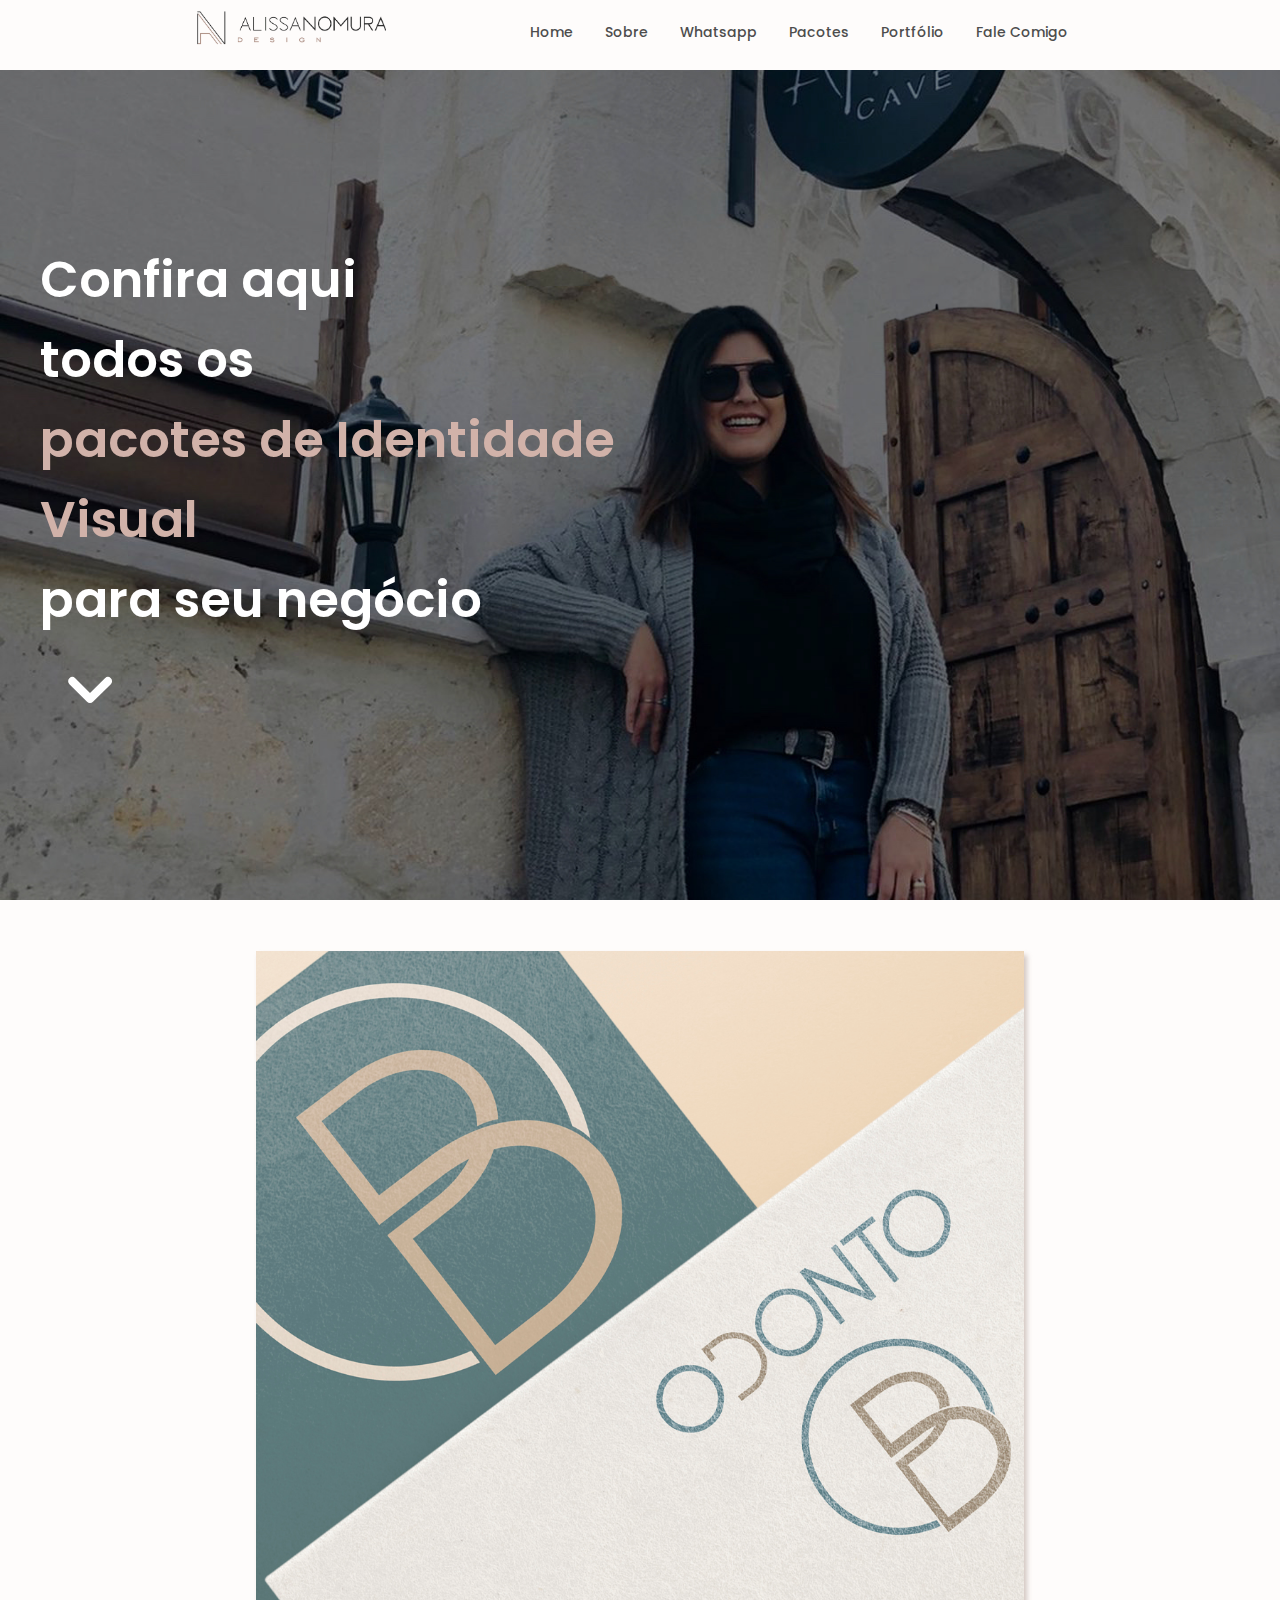
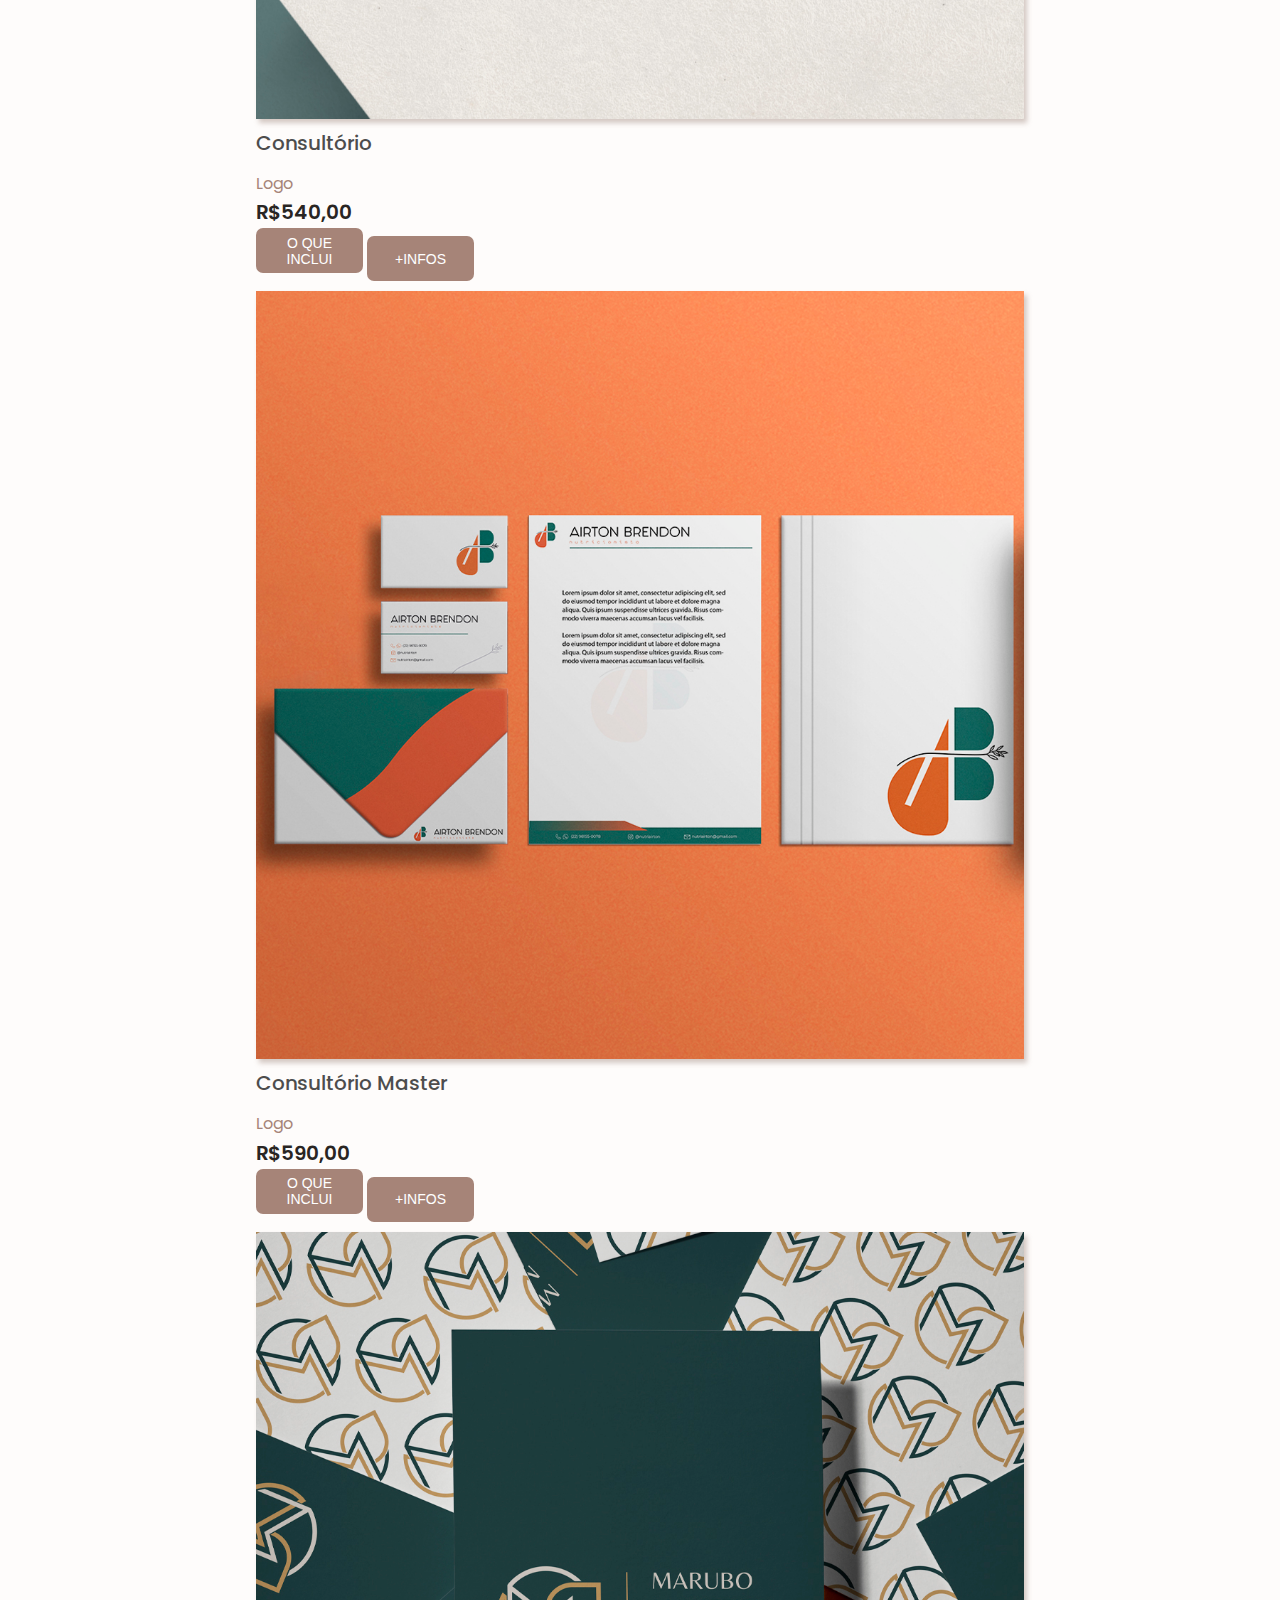
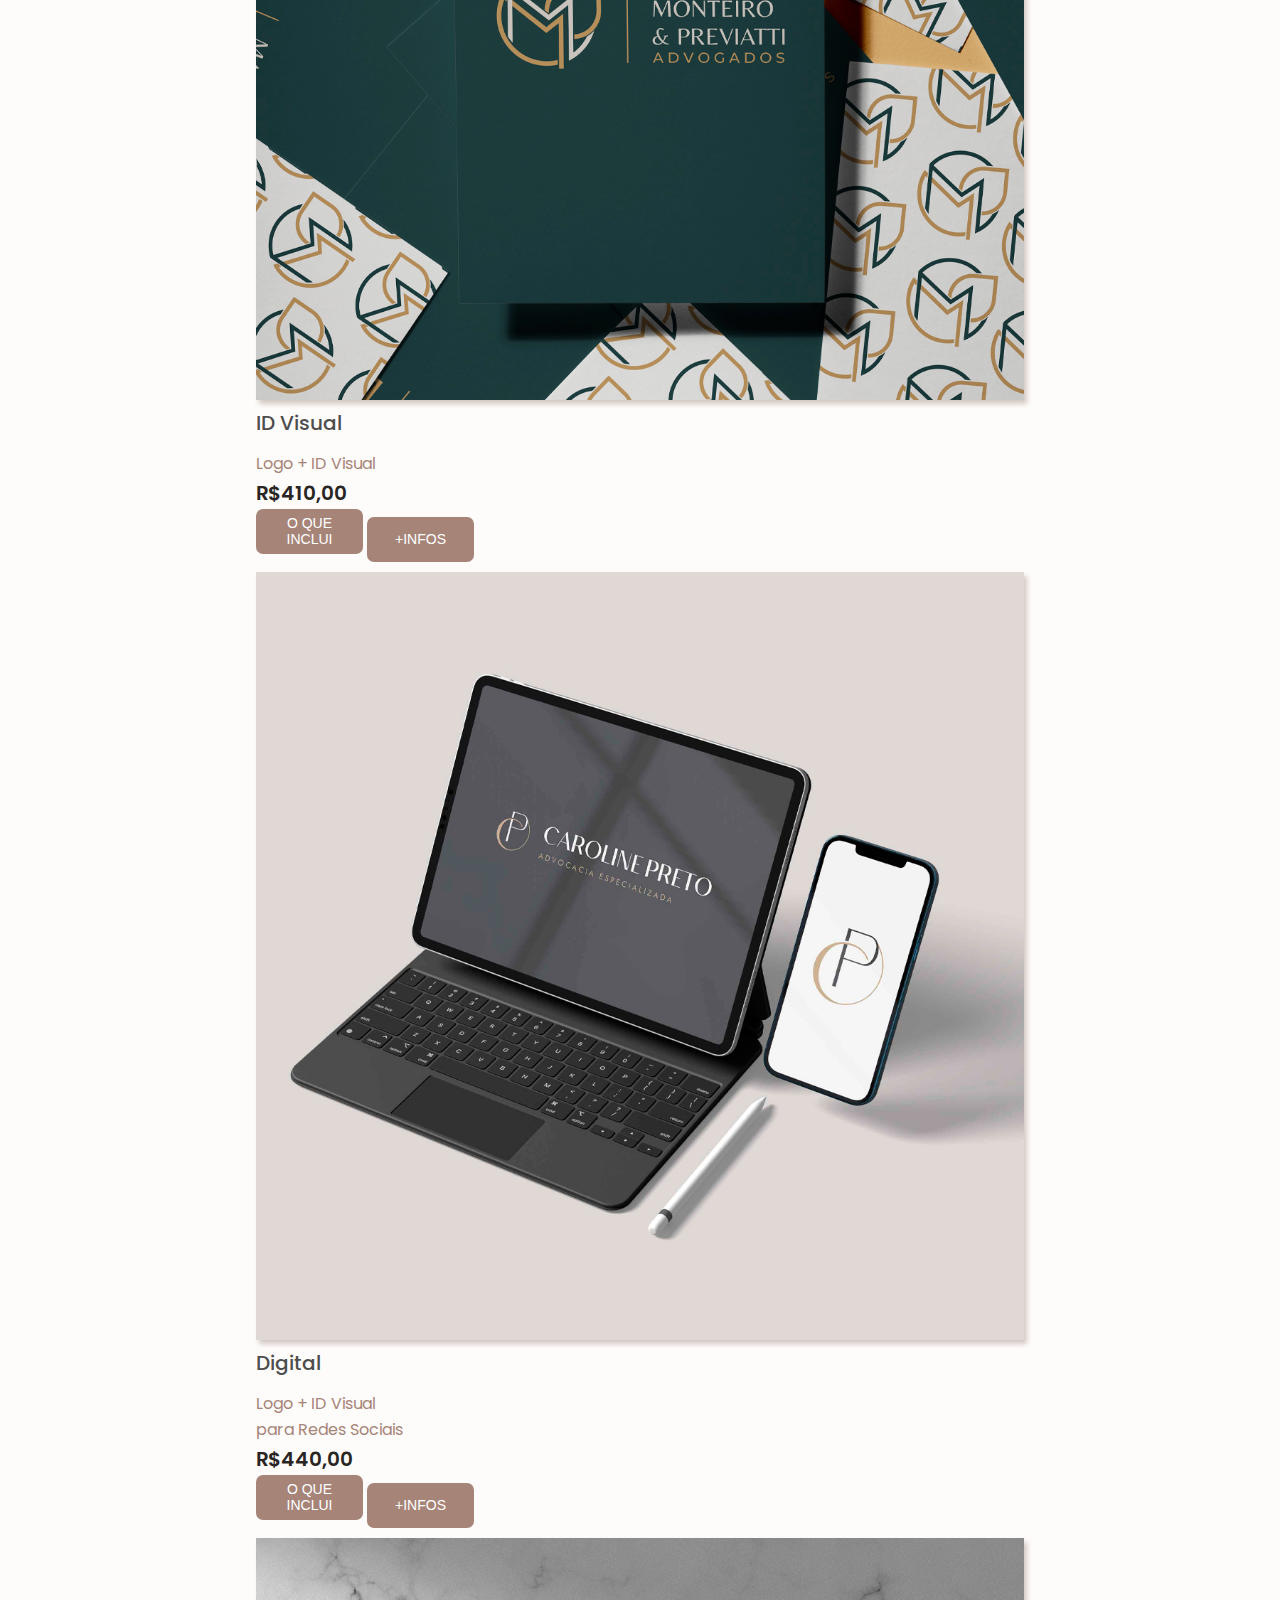
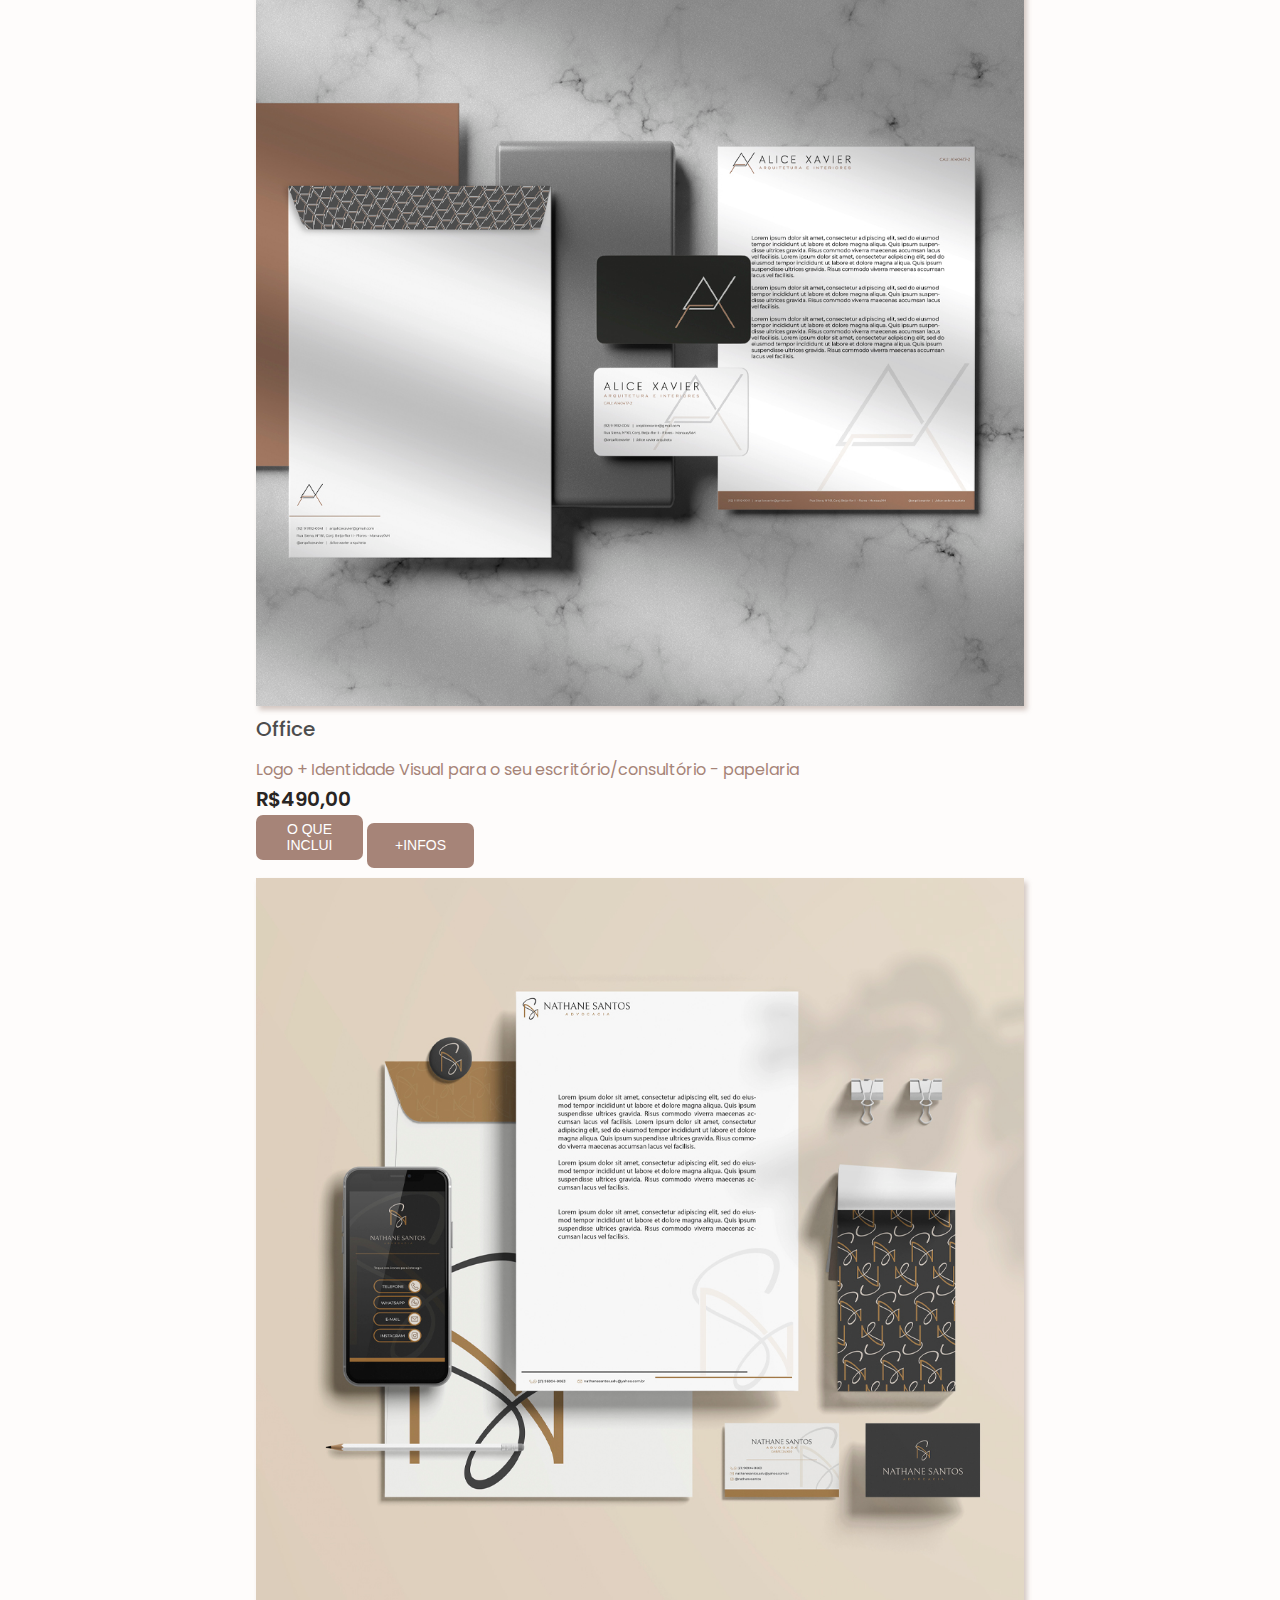
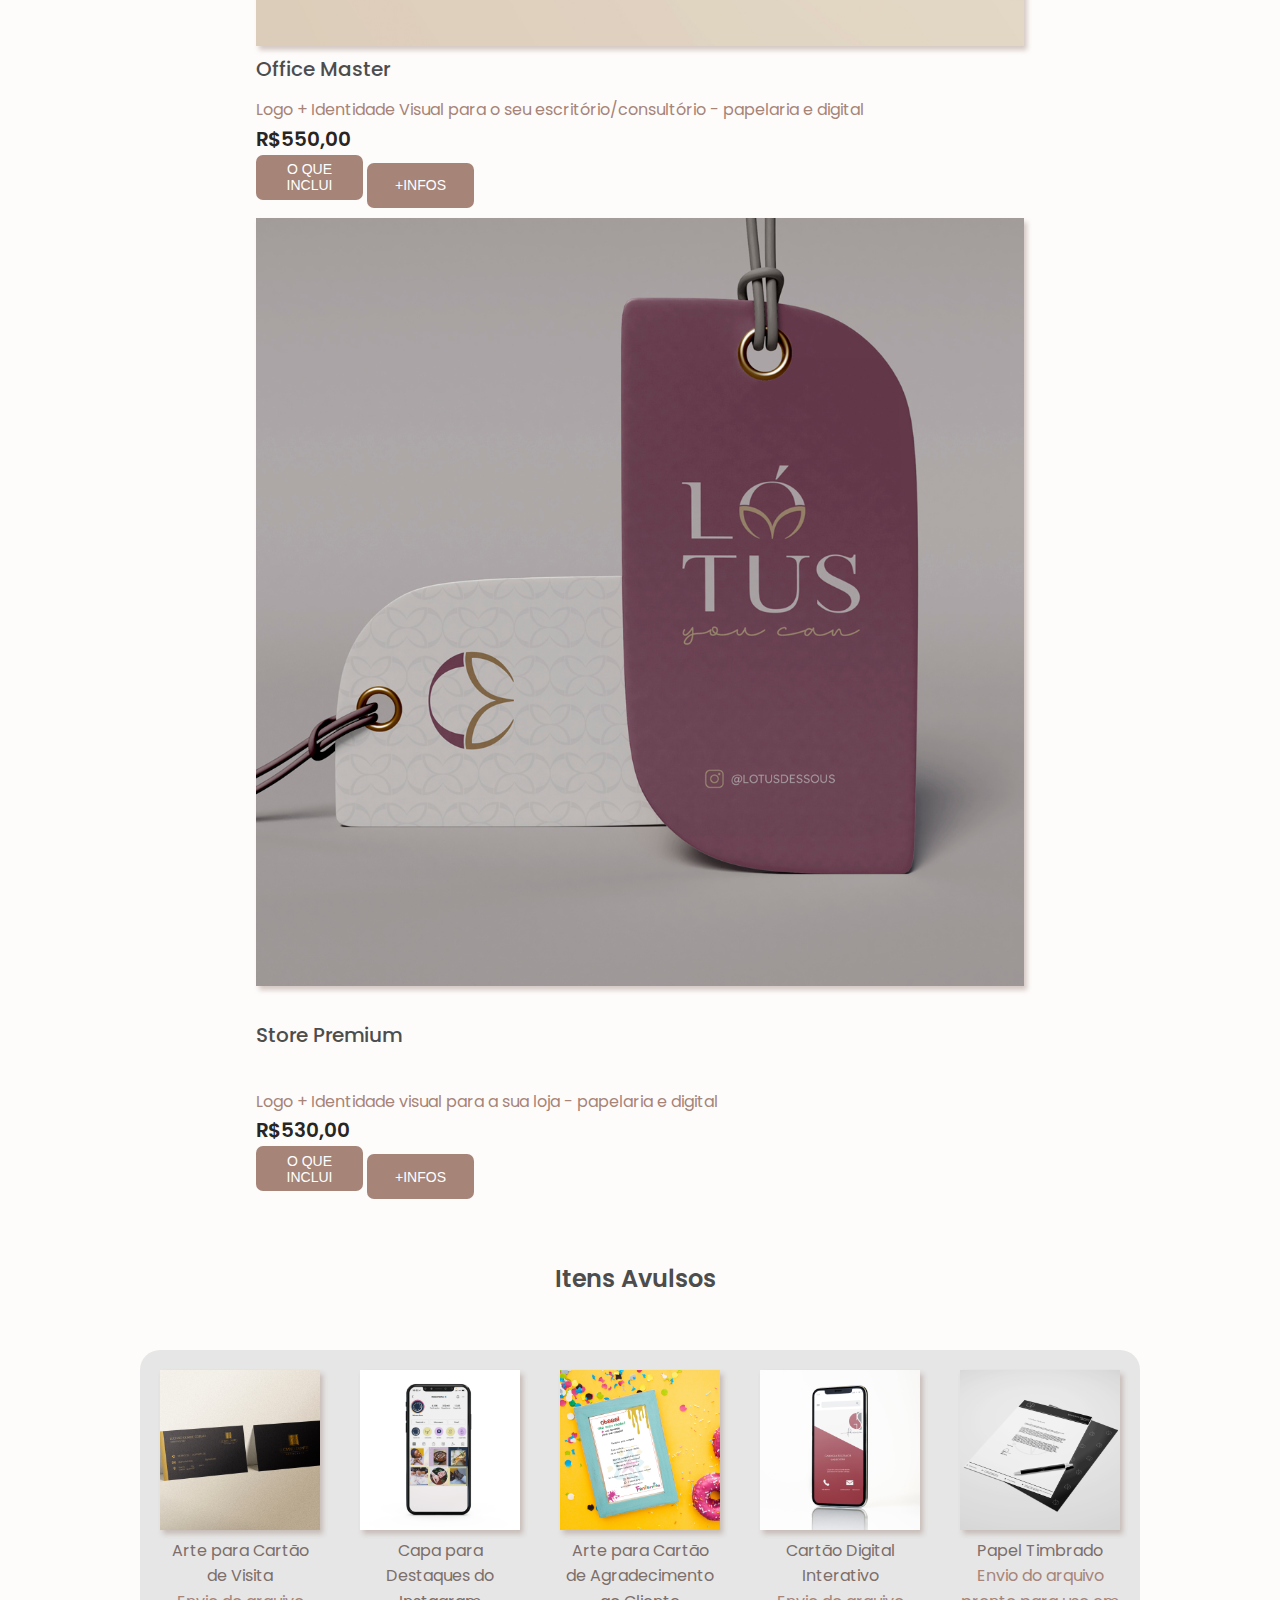
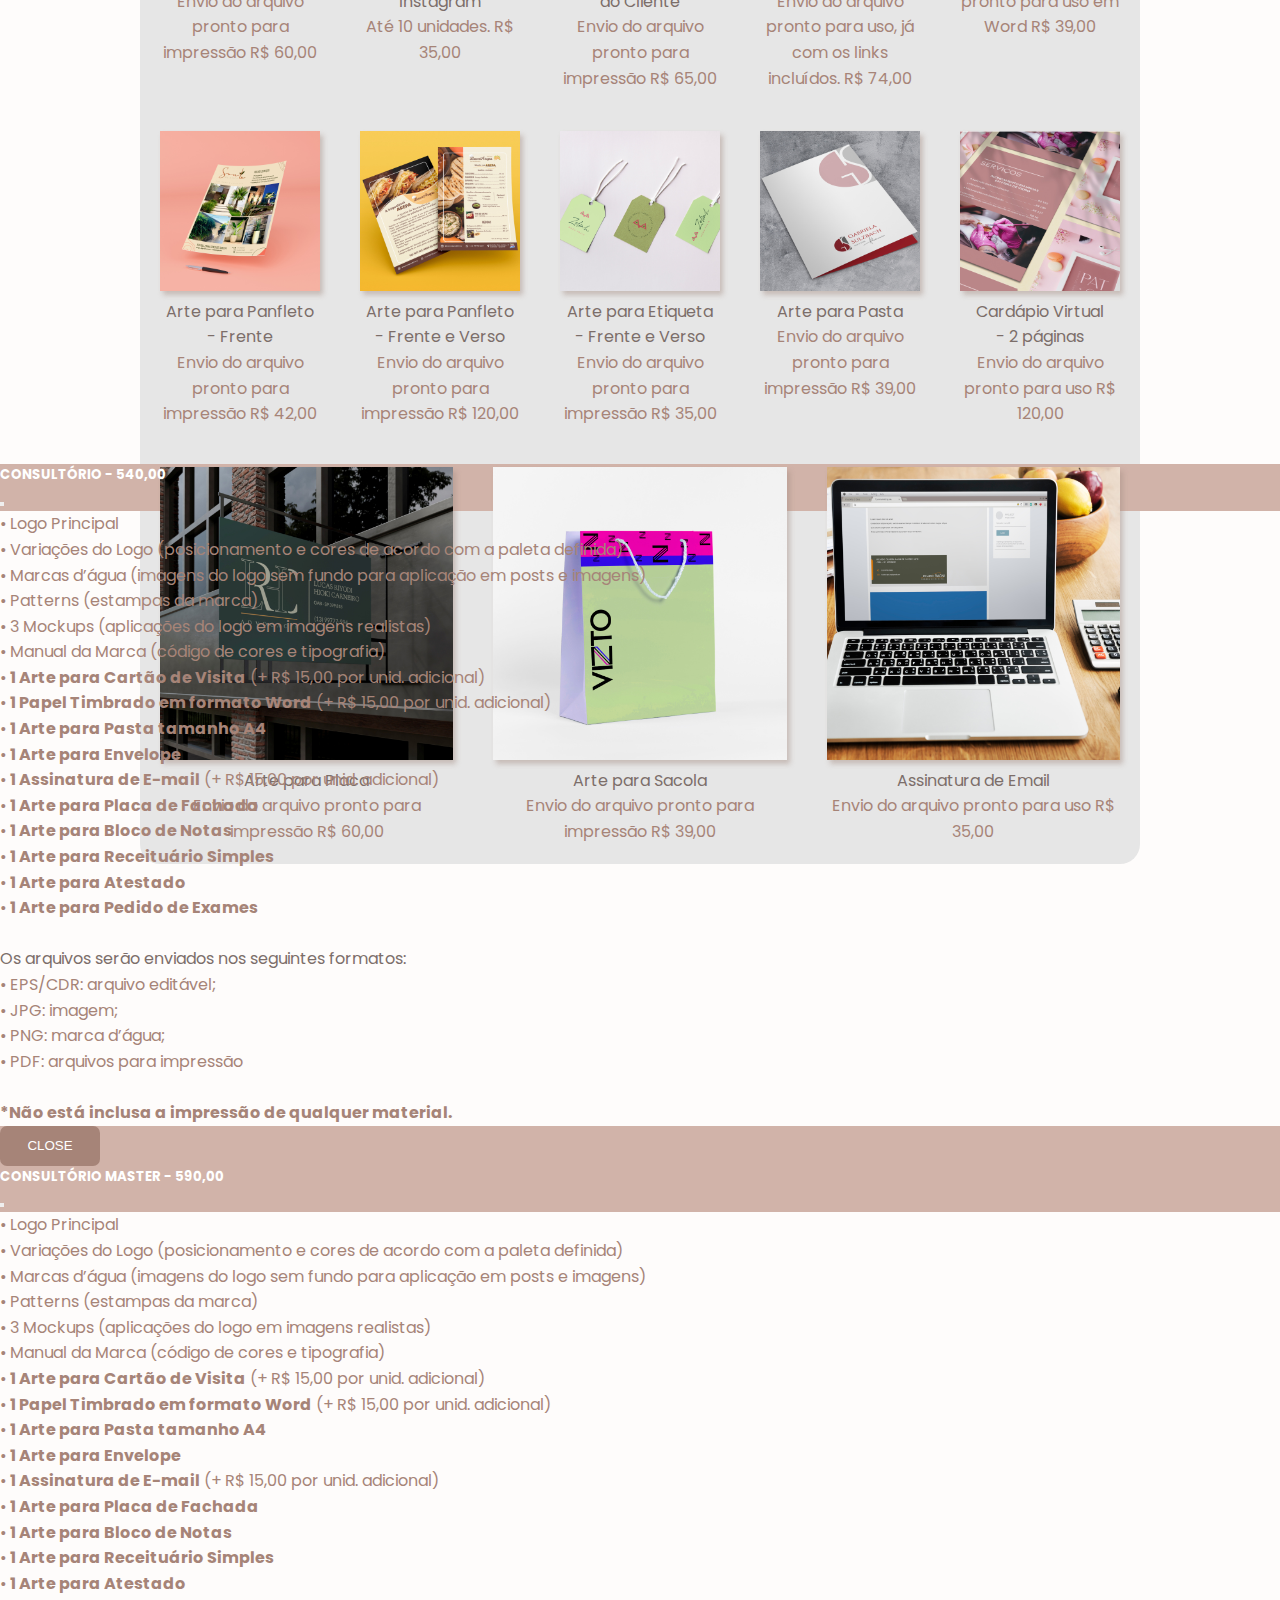
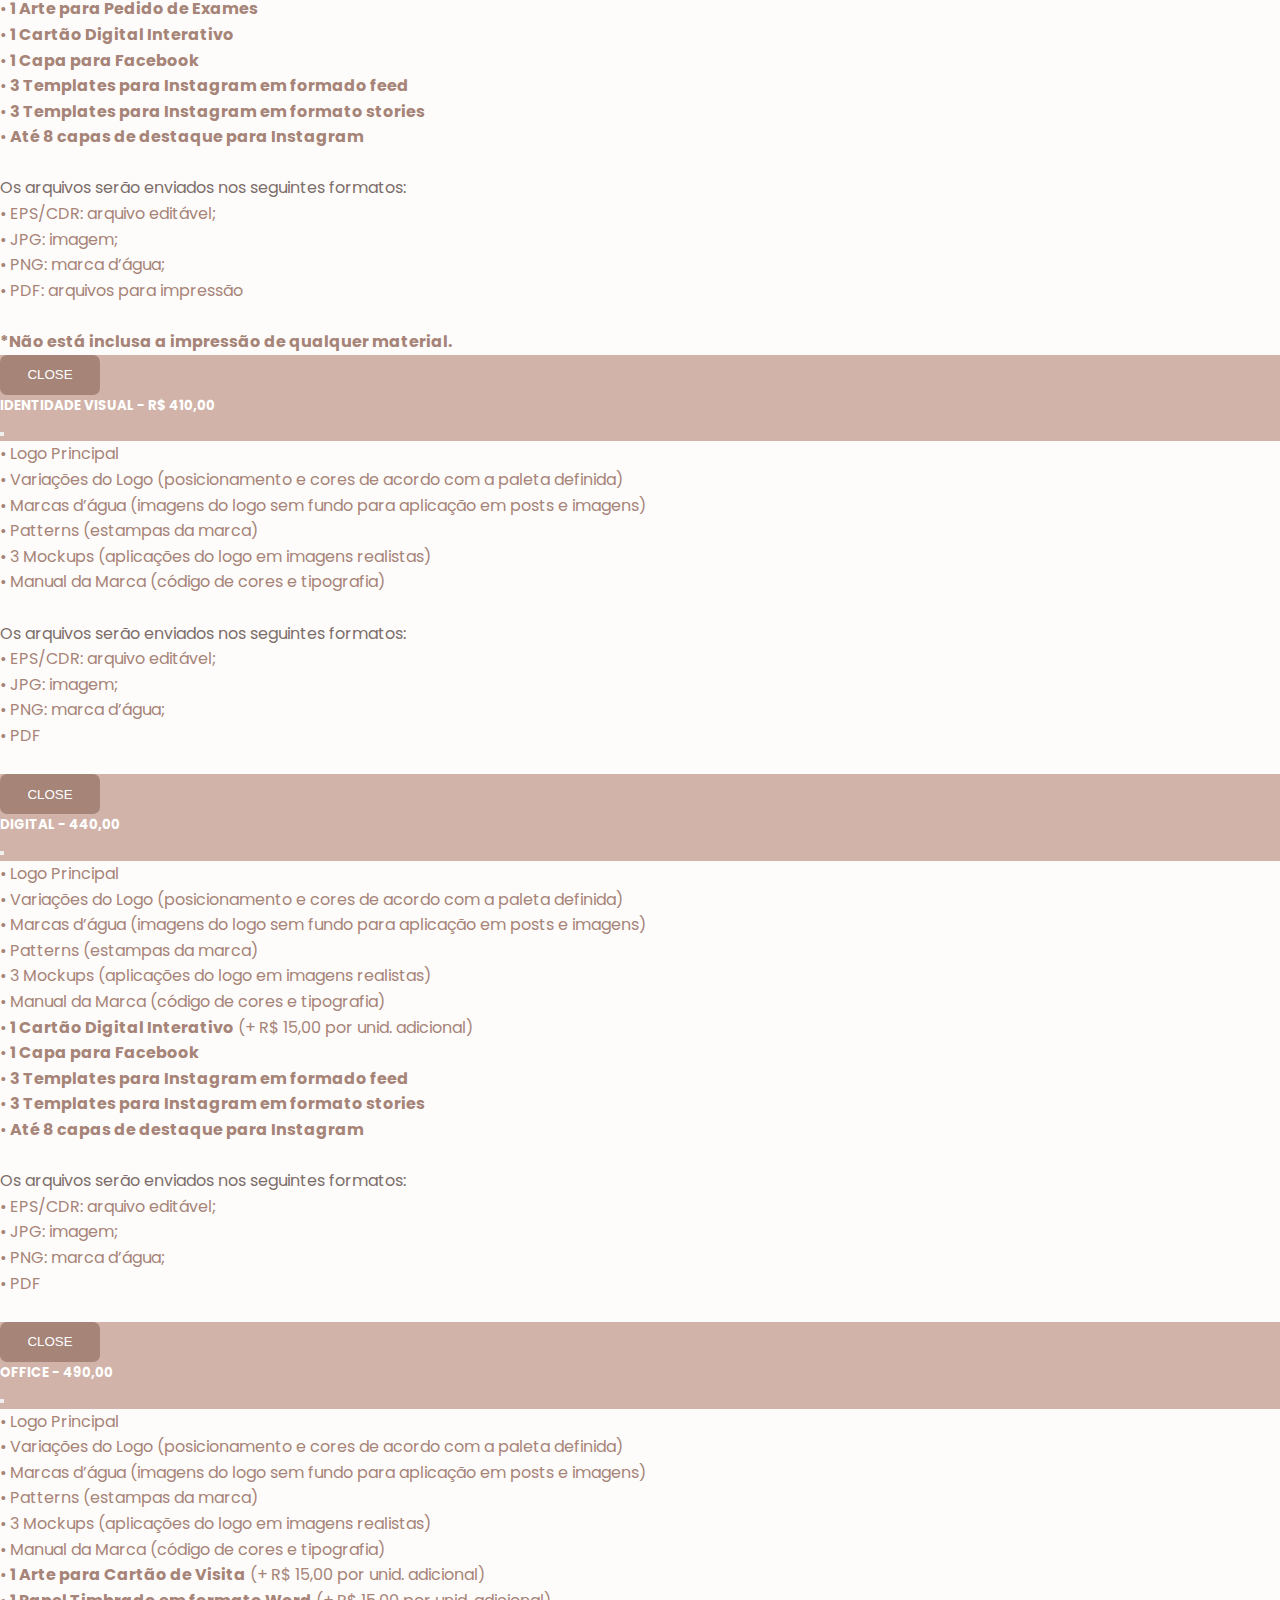
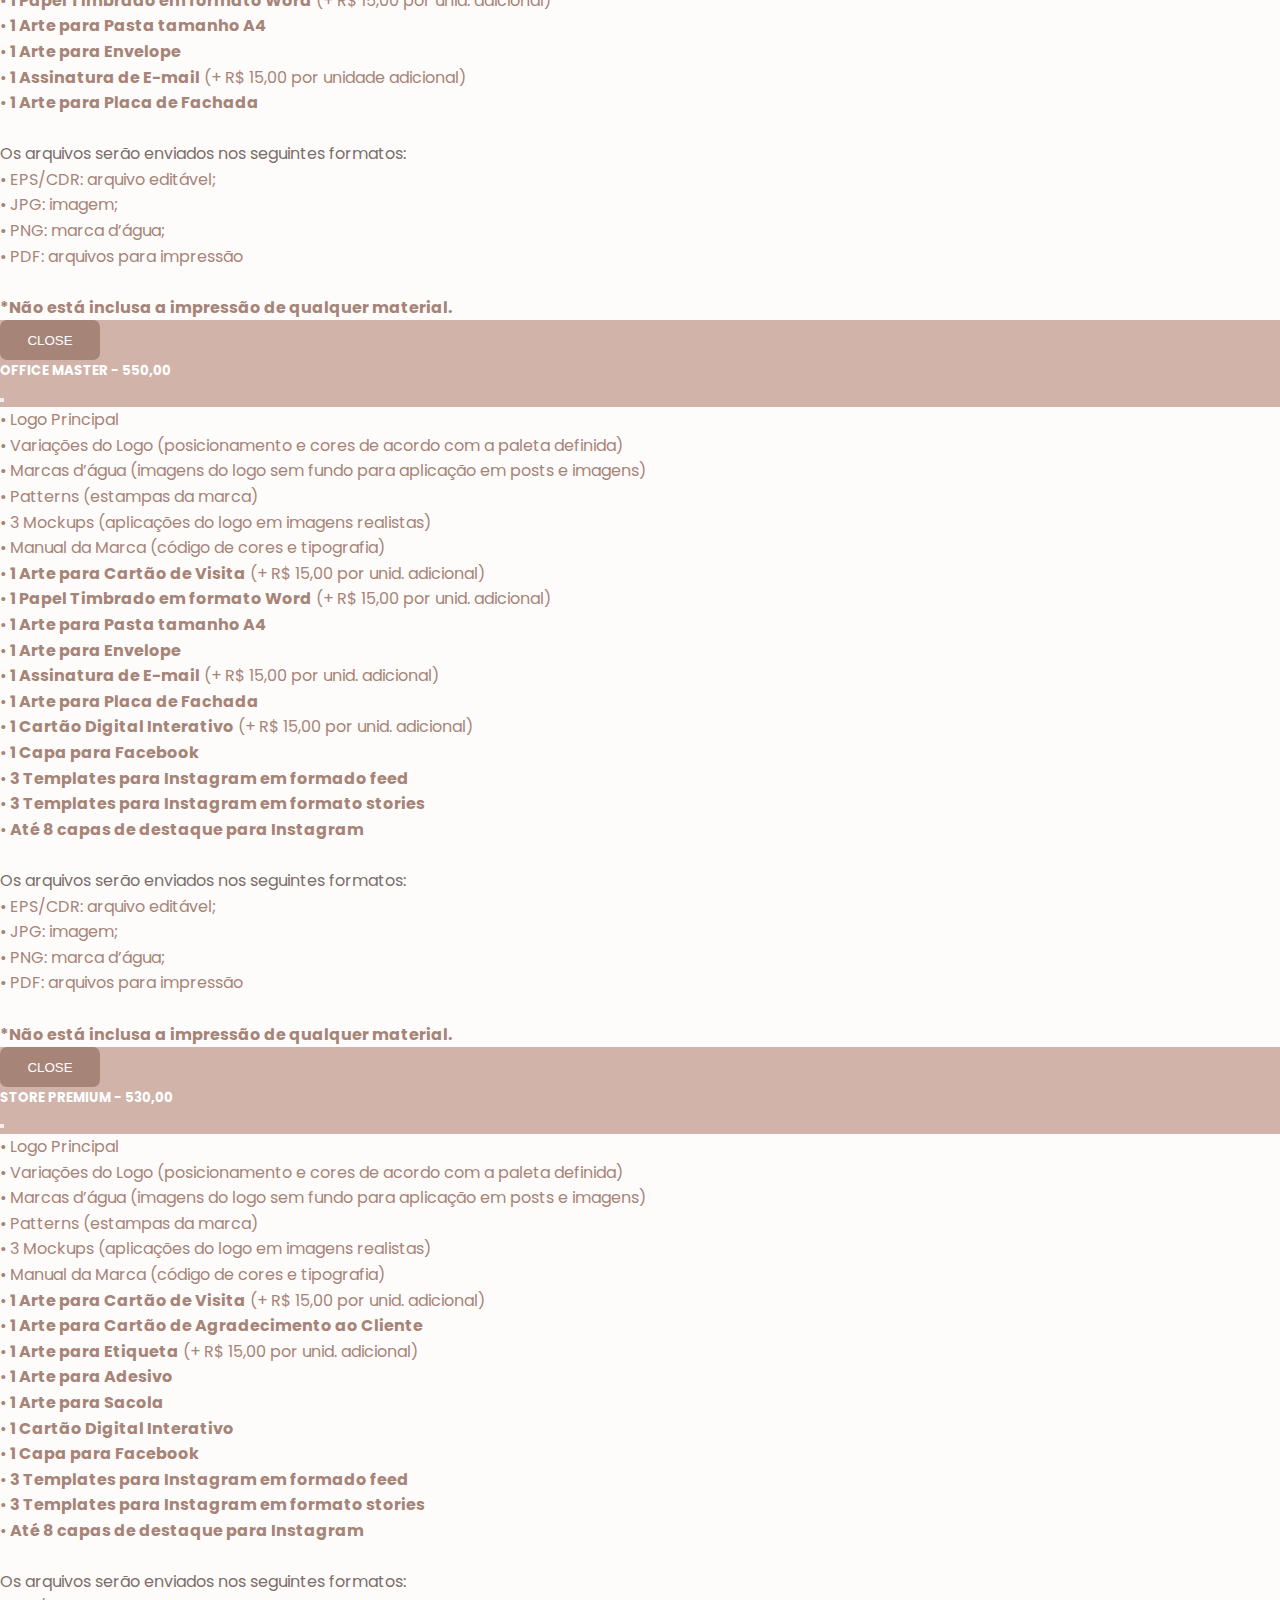
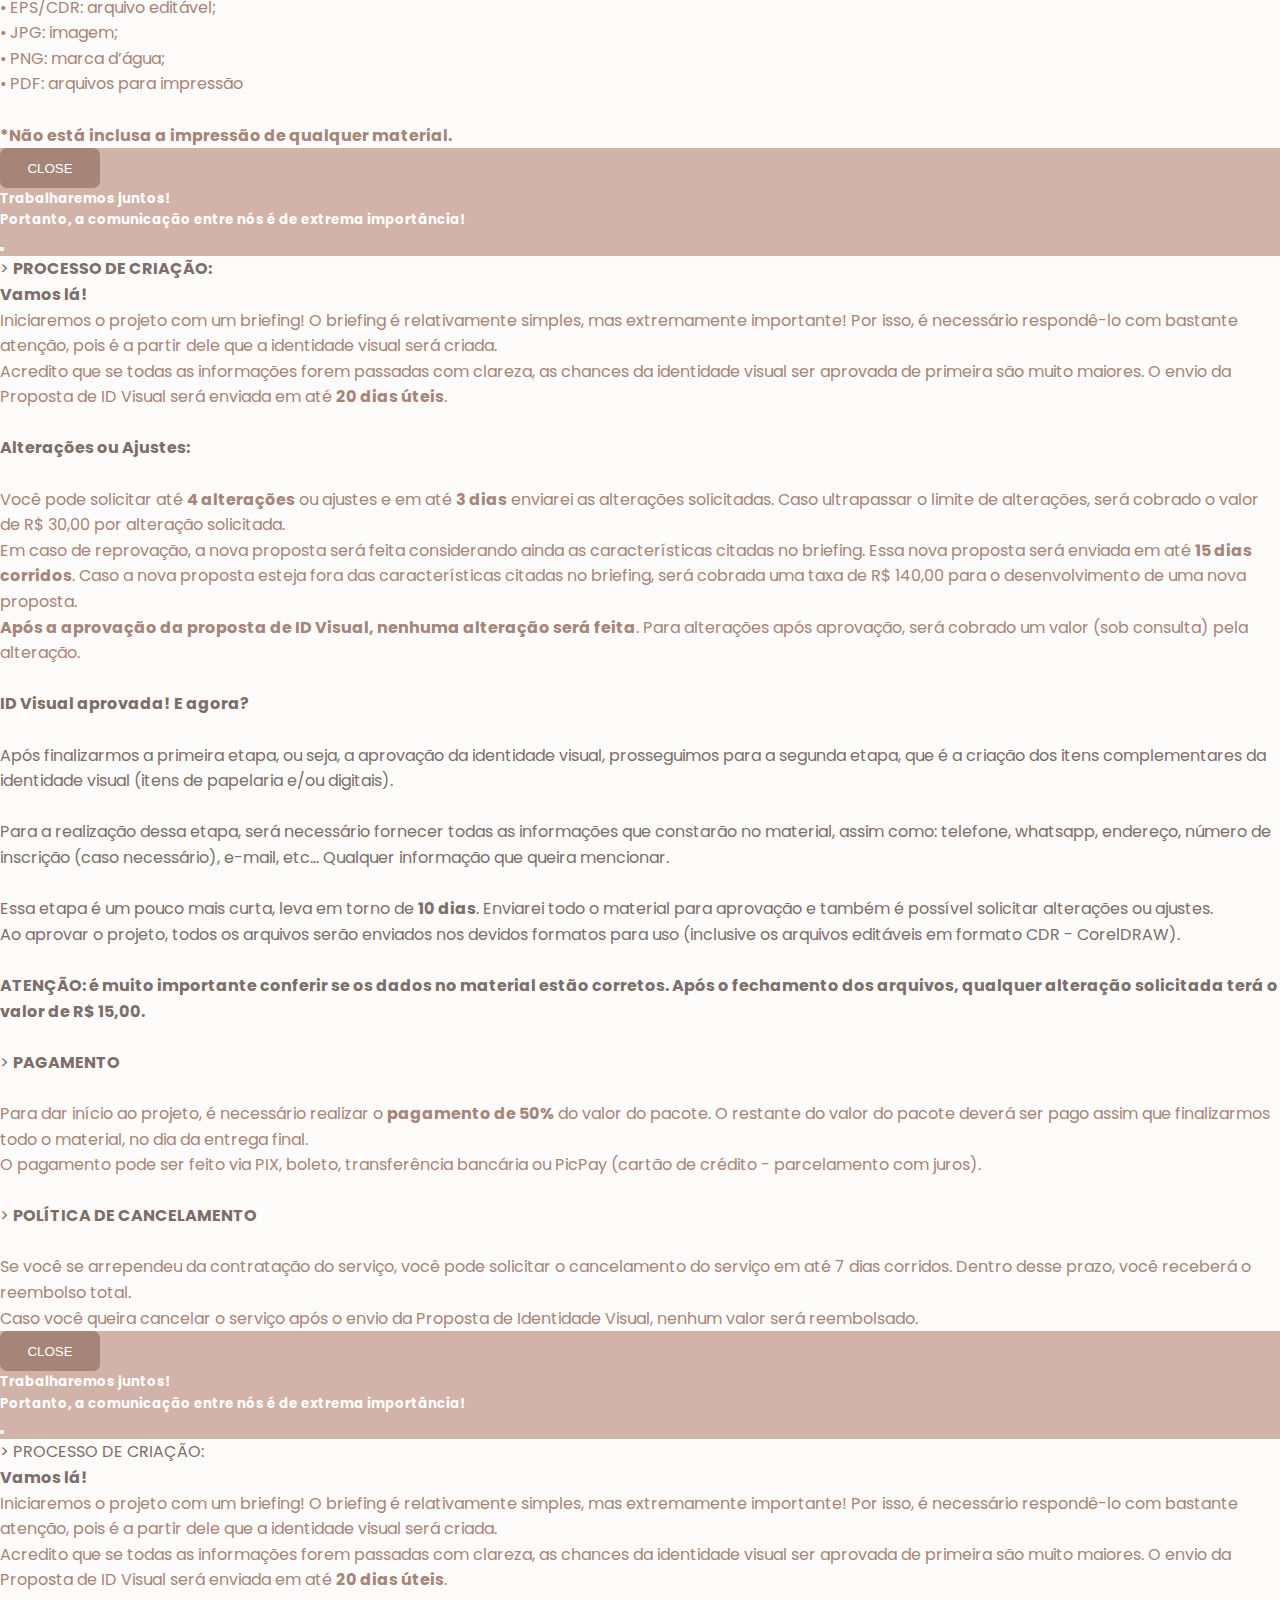
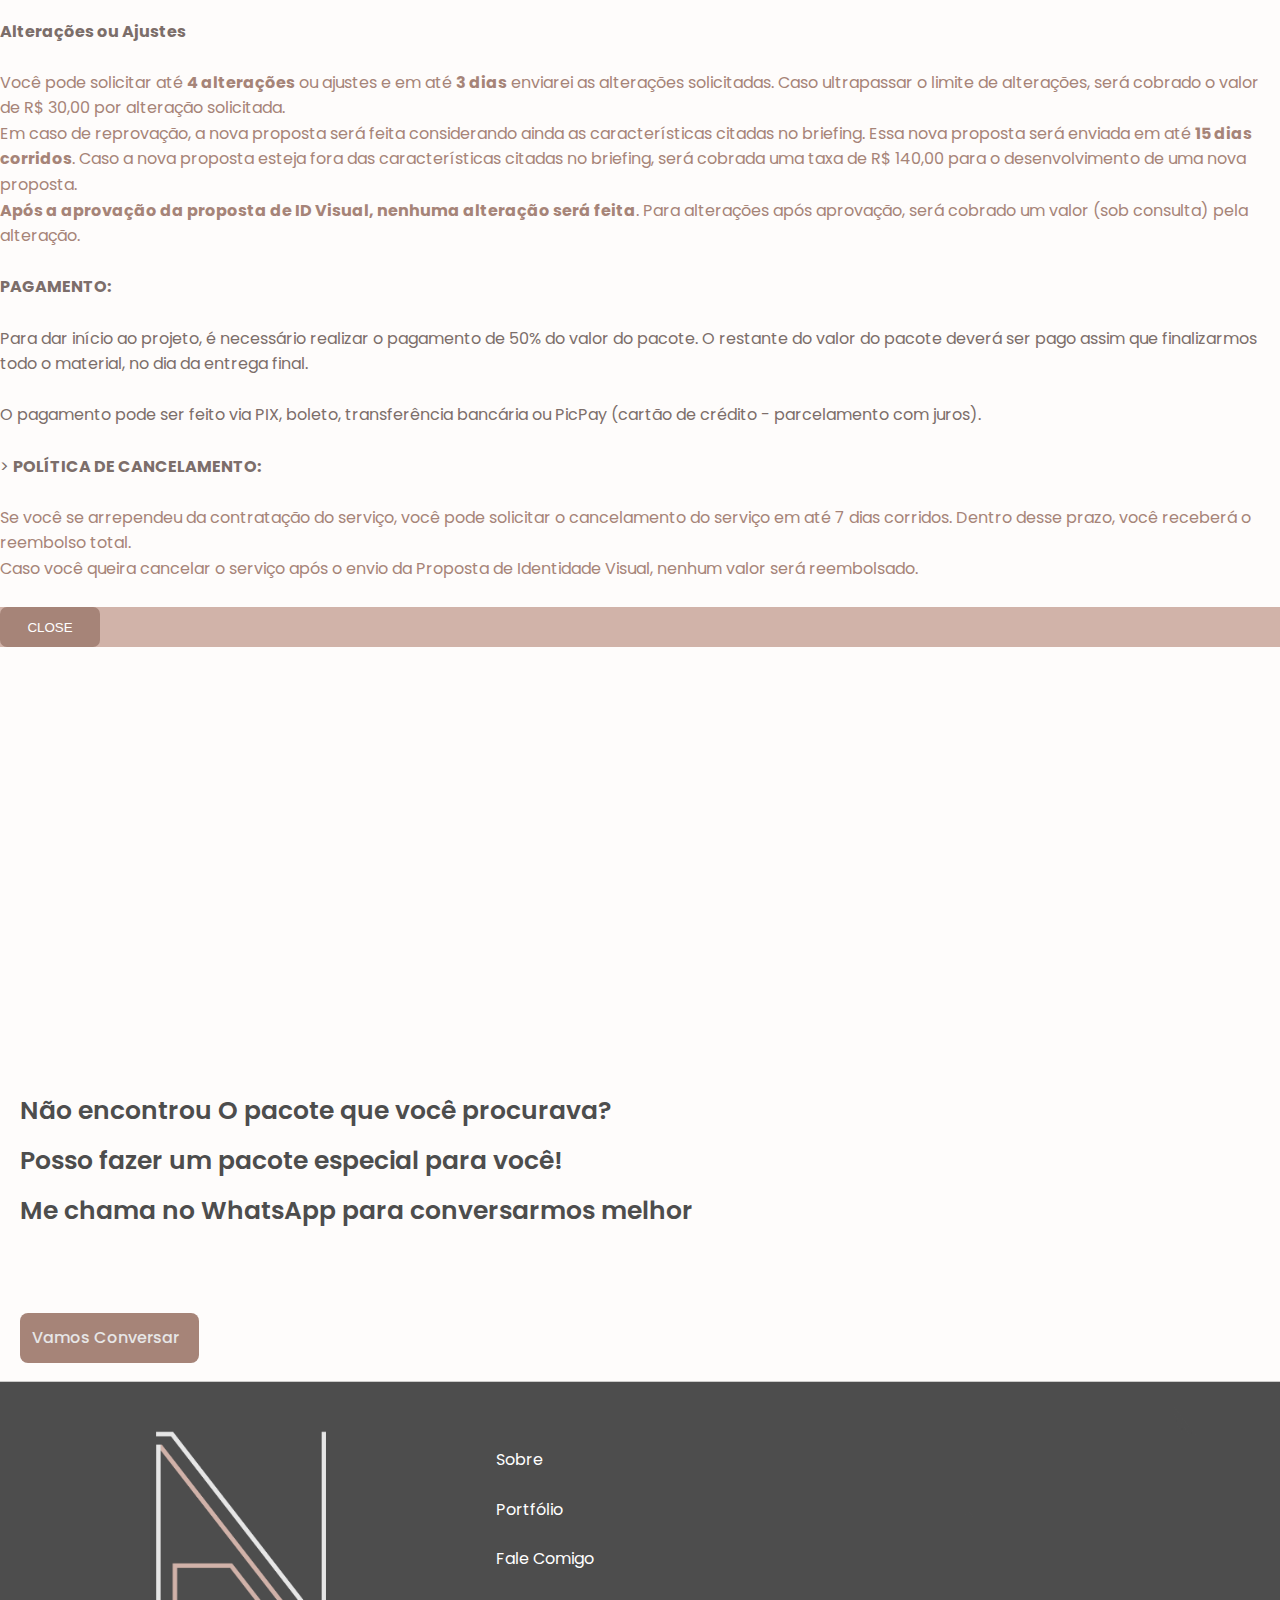
==== commit d9e163d6: "Atualização pacotes em servicos" ====
--- a/serviços.html
+++ b/serviços.html
@@ -130,11 +130,11 @@
     <div class="row ">
       <div class="col-sm-4 thumb__mg">
         <div class="img-thumbnail text-center">
-          <img src="assets/Pacotes-imgs/1- LOGO BASIC.jpg" class="rounded img-rouded">
+          <img src="assets/Pacotes-imgs/CONSULTORIO.jpg" class="rounded img-rouded">
           <div class="caption text-center">
-            <p class="home__subtitle">Basic</p>
+            <p class="home__subtitle">Consultório</p>
             <span class="skills__subtitle">Logo</span>
-            <h3 class="skills__title">R$280,00</h3>
+            <h3 class="skills__title">R$540,00</h3>
               <button type="button" class=" promo-button" data-bs-toggle="modal" data-bs-target="#exampleModal">
                 O que inclui
               </button>
@@ -146,17 +146,54 @@
         </div>
       </div>
 
-      
 
       <div class="col-sm-4 thumb__mg">
         <div class="img-thumbnail text-center">
-          <img src="assets/Pacotes-imgs/2- IDENTIDADE VISUAL.jpg" class="rounded img-rouded">
+          <img src="assets/Pacotes-imgs/CONSULTÓRIO MASTER.jpg" class="rounded img-rouded">
+          <div class="caption text-center">
+            <p class="home__subtitle">Consultório Master</p>
+            <span class="skills__subtitle">Logo</span>
+            <h3 class="skills__title">R$590,00</h3>
+              <button type="button" class=" promo-button" data-bs-toggle="modal" data-bs-target="#exampleModal05">
+                O que inclui
+              </button>
+
+              <button type="button" class=" promo-button " data-bs-toggle="modal" data-bs-target="#exampleModalreg">
+                +Infos
+              </button>
+          </div>
+        </div>
+      </div>
+
+      
+
+      <div class="col-sm-4 thumb__mg">
+        <div class="img-thumbnail text-center">
+          <img src="assets/Pacotes-imgs/ID VISUAL.jpg" class="rounded img-rouded">
           <div class="caption text-center">
             <p class="home__subtitle">ID Visual</p>
             <span class="skills__subtitle">Logo + ID Visual</span>
-            <h3 class="skills__title">R$340,00</h3>
+            <h3 class="skills__title">R$410,00</h3>
             <button type="button" class="promo-button" data-bs-toggle="modal" data-bs-target="#exampleModal1">
              O que inclui
+            </button>
+
+            <button type="button" class=" promo-button " data-bs-toggle="modal" data-bs-target="#exampleModalregIdVisual">
+              +Infos
+            </button>
+          </div>
+        </div>
+      </div>
+
+      <div class="col-sm-4 thumb__mg">
+        <div class="img-thumbnail text-center">
+          <img src="assets/Pacotes-imgs/DIGITAL.jpg" class="rounded img-rouded" alt="">
+          <div class="caption text-center">
+            <p class="home__subtitle">Digital</p>
+            <span class="skills__subtitle">Logo + ID Visual <br> para Redes Sociais</span>
+            <h3 class="skills__title">R$440,00</h3>
+            <button type="button" class="promo-button" data-bs-toggle="modal" data-bs-target="#exampleModal2">
+              O que inclui
             </button>
 
             <button type="button" class=" promo-button " data-bs-toggle="modal" data-bs-target="#exampleModalreg">
@@ -166,14 +203,14 @@
         </div>
       </div>
 
-      <div class="col-sm-4 thumb__mg">
+      <div class="col-sm-4  thumb__mg">
         <div class="img-thumbnail text-center">
-          <img src="assets/Pacotes-imgs/3- LOGO E ID VISUAL DIGITAL.jpg" class="rounded img-rouded" alt="">
+          <img src="assets/Pacotes-imgs/OFFICE.jpg"  class="rounded img-rouded" alt="">
           <div class="caption text-center">
-            <p class="home__subtitle">Digital</p>
-            <span class="skills__subtitle">Logo + ID Visual <br> para Redes Sociais</span>
-            <h3 class="skills__title">R$390,00</h3>
-            <button type="button" class="promo-button" data-bs-toggle="modal" data-bs-target="#exampleModal2">
+            <p class="home__subtitle">Office</p>
+            <span class="skills__subtitle">Logo + Identidade Visual para o seu escritório/consultório - papelaria</span>
+            <h3 class="skills__title">R$490,00</h3>
+            <button type="button" class=" promo-button" data-bs-toggle="modal" data-bs-target="#exampleModal3">
               O que inclui
             </button>
 
@@ -184,14 +221,14 @@
         </div>
       </div>
 
-      <div class="col-sm-4  thumb__mg">
+      <div class="col-sm-4 thumb__mg">
         <div class="img-thumbnail text-center">
-          <img src="assets/Pacotes-imgs/4- OFFICE.jpg"  class="rounded img-rouded" alt="">
+          <img src="assets/Pacotes-imgs/OFFICE MASTER.jpg" class="rounded img-rouded" alt="">
           <div class="caption text-center">
-            <p class="home__subtitle">Office</p>
-            <span class="skills__subtitle">Logo + Identidade Visual para o seu escritório/consultório - papelaria</span>
-            <h3 class="skills__title">R$440,00</h3>
-            <button type="button" class=" promo-button" data-bs-toggle="modal" data-bs-target="#exampleModal3">
+            <p class="home__subtitle">Office Master</p>
+            <span class="skills__subtitle">Logo + Identidade Visual para o seu escritório/consultório - papelaria e digital</span>
+            <h3 class="skills__title">R$550,00</h3>
+            <button type="button" class=" promo-button" data-bs-toggle="modal" data-bs-target="#exampleModal4">
               O que inclui
             </button>
 
@@ -204,12 +241,14 @@
 
       <div class="col-sm-4 thumb__mg">
         <div class="img-thumbnail text-center">
-          <img src="assets/Pacotes-imgs/5- OFFICE MASTER.jpg" class="rounded img-rouded" alt="">
+          <img src="assets/Pacotes-imgs/STORE PREMIUM.jpg" class="rounded img-rouded" alt="">
           <div class="caption text-center">
-            <p class="home__subtitle">Office Master</p>
-            <span class="skills__subtitle">Logo + Identidade Visual para o seu escritório/consultório - papelaria e digital</span>
-            <h3 class="skills__title">R$490,00</h3>
-            <button type="button" class=" promo-button" data-bs-toggle="modal" data-bs-target="#exampleModal4">
+            <br>
+            <p class="home__subtitle">Store Premium</p>
+            <br>
+            <span class="skills__subtitle">Logo + Identidade visual para a sua loja - papelaria e digital</span>
+            <h3 class="skills__title">R$530,00</h3>
+            <button type="button" class=" promo-button" data-bs-toggle="modal" data-bs-target="#exampleModal5">
               O que inclui
             </button>
 
@@ -220,28 +259,6 @@
         </div>
       </div>
 
-      <div class="col-sm-4 thumb__mg">
-        <div class="img-thumbnail text-center">
-          <img src="assets/Pacotes-imgs/6 - STORE PREMIUM.jpg" class="rounded img-rouded" alt="">
-          <div class="caption text-center">
-            <br>
-            <p class="home__subtitle">Store Premium</p>
-            <br>
-            <span class="skills__subtitle">Logo + Identidade visual para a sua loja - papelaria e digital</span>
-            <h3 class="skills__title">R$465,00</h3>
-            <button type="button" class=" promo-button" data-bs-toggle="modal" data-bs-target="#exampleModal5">
-              O que inclui
-            </button>
-
-            <button type="button" class=" promo-button " data-bs-toggle="modal" data-bs-target="#exampleModalreg">
-              +Infos
-            </button>
-          </div>
-        </div>
-      </div>
-
-      
-
     </div>
 
   </div>
@@ -363,39 +380,157 @@
 
 <!-- Scrollable modal -->
 <div class="modal fade " id="exampleModal" tabindex="-1" aria-labelledby="exampleModalLabel" aria-hidden="true">
-  <div class="modal-dialog">
+  <div class="modal-dialog modal-lg">
     <div class="modal-content">
       <div class="modal-header">
-        <h5 class="modal-title" id="exampleModalLabel">Logo Basic</h5>
+        <h5 class="modal-title" id="exampleModalLabel">CONSULTÓRIO - 540,00</h5>
         <button type="button" class="btn-close" data-bs-dismiss="modal" aria-label="Close"></button>
       </div>
       <div class="modal-body">
         
           <h1 class="skills__title text-center">
             </h1>
-            <p class="skills__link">Ao adquirir esse pacote, você receberá os seguintes arquivos:</p>
+            <!-- <p class="skills__link">Ao adquirir esse pacote, você receberá os seguintes arquivos:</p> -->
             
                 
                   <span class="skills__subtitle">
                     • Logo Principal
                     <br>
-                    • Marca d’água
+                    • Variações do Logo (posicionamento e cores de acordo com a paleta definida)
+                    <br>
+                    • Marcas d’água (imagens do logo sem fundo para aplicação em posts e imagens)
+                    <br>
+                    • Patterns (estampas da marca)
+                    <br>
+                    • 3 Mockups (aplicações do logo em imagens realistas)
+                    <br>
+                    • Manual da Marca (código de cores e tipografia)
+                    <br>
+                    • <strong>1 Arte para Cartão de Visita</strong> (+ R$ 15,00 por unid. adicional)
+                    <br>
+                    • <strong>1 Papel Timbrado em formato Word</strong> (+ R$ 15,00 por unid. adicional)
+                    <br>
+                    • <strong>1 Arte para Pasta tamanho A4</strong>
+                    <br>
+                    • <strong>1 Arte para Envelope</strong>
+                    <br>
+                    • <strong>1 Assinatura de E-mail</strong> (+ R$ 15,00 por unid. adicional)
+                    <br>
+                    • <strong>1 Arte para Placa de Fachada</strong>
+                    <br>
+                    • <strong>1 Arte para Bloco de Notas</strong>
+                    <br>
+                    • <strong>1 Arte para Receituário Simples</strong>
+                    <br>
+                    • <strong>1 Arte para Atestado</strong>
+                    <br>
+                    • <strong>1 Arte para Pedido de Exames</strong>
                     <br>
                   </span>
                 
+                  <br>
+            Os arquivos serão enviados nos seguintes formatos:
+
+                <span class="skills__subtitle">
+                  <br>
+                  • EPS/CDR: arquivo editável;
+                  <br>
+                  • JPG: imagem;
+                  <br>
+                  • PNG: marca d’água;
+                  <br>
+                  • PDF: arquivos para impressão
+                  <br><br>
+                  <strong>*Não está inclusa a impressão de qualquer material.</strong>
+                </span>
+          
+        
+      </div>
+      <div class="modal-footer">
+        <button type="button" class="modal-button btn btn-secondary" data-bs-dismiss="modal">Close</button>
+        
+      </div>
+    </div>
+  </div>
+</div>
+
+<div class="modal fade " id="exampleModal05" tabindex="-1" aria-labelledby="exampleModalLabel" aria-hidden="true">
+  <div class="modal-dialog modal-lg">
+    <div class="modal-content">
+      <div class="modal-header">
+        <h5 class="modal-title" id="exampleModalLabel">CONSULTÓRIO MASTER - 590,00</h5>
+        <button type="button" class="btn-close" data-bs-dismiss="modal" aria-label="Close"></button>
+      </div>
+      <div class="modal-body">
+        
+          <h1 class="skills__title text-center">
+            </h1>
+            <!-- <p class="skills__link">Ao adquirir esse pacote, você receberá os seguintes arquivos:</p> -->
+            
+                
+                  <span class="skills__subtitle">
+                    • Logo Principal
+                    <br>
+                    • Variações do Logo (posicionamento e cores de acordo com a paleta definida)
+                    <br>
+                    • Marcas d’água (imagens do logo sem fundo para aplicação em posts e imagens)
+                    <br>
+                    • Patterns (estampas da marca)
+                    <br>
+                    • 3 Mockups (aplicações do logo em imagens realistas)
+                    <br>
+                    • Manual da Marca (código de cores e tipografia)
+                    <br>
+                    • <strong>1 Arte para Cartão de Visita</strong> (+ R$ 15,00 por unid. adicional)
+                    <br>
+                    • <strong>1 Papel Timbrado em formato Word</strong> (+ R$ 15,00 por unid. adicional)
+                    <br>
+                    • <strong>1 Arte para Pasta tamanho A4</strong>
+                    <br>
+                    • <strong>1 Arte para Envelope</strong>
+                    <br>
+                    • <strong>1 Assinatura de E-mail</strong> (+ R$ 15,00 por unid. adicional)
+                    <br>
+                    • <strong>1 Arte para Placa de Fachada</strong>
+                    <br>
+                    • <strong>1 Arte para Bloco de Notas</strong>
+                    <br>
+                    • <strong>1 Arte para Receituário Simples</strong>
+                    <br>
+                    • <strong>1 Arte para Atestado</strong>
+                    <br>
+                    • <strong>1 Arte para Pedido de Exames</strong>
+                    <br>
+                    • <strong>1 Cartão Digital Interativo</strong>
+                    <br>
+                    • <strong>1 Capa para Facebook</strong>
+                    <br>
+                    • <strong>3 Templates para Instagram em formado feed</strong>
+                    <br>
+                    • <strong>3 Templates para Instagram em formato stories</strong>
+                    <br>
+                    • <strong>Até 8 capas de destaque para Instagram</strong>
+                    <br>
+                  </span>
+                <br>
             
             Os arquivos serão enviados nos seguintes formatos:
 
                 <span class="skills__subtitle">
                   <br>
-                  • EPS: arquivo editável;
+                  • EPS/CDR: arquivo editável;
                   <br>
                   • JPG: imagem;
                   <br>
-                  • PNG: marca d’água
+                  • PNG: marca d’água;
+                  <br>
+                  • PDF: arquivos para impressão
+                  <br><br>
+
+                  <strong>*Não está inclusa a impressão de qualquer material.</strong>
                 </span>
           
-        
+                
       </div>
       <div class="modal-footer">
         <button type="button" class="modal-button btn btn-secondary" data-bs-dismiss="modal">Close</button>
@@ -406,36 +541,32 @@
 </div>
 
 <div class="modal fade " id="exampleModal1" tabindex="-1" aria-labelledby="exampleModalLabel" aria-hidden="true">
-  <div class="modal-dialog">
+  <div class="modal-dialog modal-lg">
     <div class="modal-content">
       <div class="modal-header">
-        <h5 class="modal-title" id="exampleModalLabel">ID Visual</h5>
+        <h5 class="modal-title" id="exampleModalLabel">IDENTIDADE VISUAL - R$ 410,00</h5>
         <button type="button" class="btn-close" data-bs-dismiss="modal" aria-label="Close"></button>
       </div>
       <div class="modal-body">
         
         <h1 class="skills__title text-center">
           </h1>
-          <p class="skills__link">Ao adquirir esse pacote, você receberá os seguintes arquivos:</p>
+          <!-- <p class="skills__link">Ao adquirir esse pacote, você receberá os seguintes arquivos:</p> -->
           
               
                 <span class="skills__subtitle">
                   • Logo Principal
                   <br>
-                  • 1 variação de cor do logo principal (com fundo escuro e com fundo claro);<br>
-                  1 variação de posição (podendo ser horizontal ou vertical, com variação de cor - escuro e claro);
-                  <br>
-                  • 1 submarca (em formato circular com variação de cor - escuro e claro);
-                  <br>
-                  • 6 marcas d’água (em 3 variações de posição, sendo 3 escuras e 3 claras);
-
-                  <br>
-                  • Manual da Marca: Tipografia e Paleta de Cor;
-
-                  <br>
-                  • 3 Mockups (aplicação do logo);
-
-                  <br>
+                  • Variações do Logo (posicionamento e cores de acordo com a paleta definida)
+                  <br>
+                  • Marcas d’água (imagens do logo sem fundo para aplicação em posts e imagens)
+                  <br>
+                  • Patterns (estampas da marca)
+                  <br>
+                  • 3 Mockups (aplicações do logo em imagens realistas)
+                  <br>
+                  • Manual da Marca (código de cores e tipografia)
+                  <br><br>
 
                 </span>
               
@@ -444,13 +575,14 @@
 
               <span class="skills__subtitle">
                 <br>
-                • EPS: arquivo editável;
+                • EPS/CDR: arquivo editável;
                 <br>
                 • JPG: imagem;
                 <br>
-                • PNG: marca d’água
+                • PNG: marca d’água;
                 <br>
-                • PDF: manual da marca
+                • PDF
+                <br><br>
               </span>
         
       
@@ -464,46 +596,42 @@
 </div>
 
 <div class="modal fade " id="exampleModal2" tabindex="-1" aria-labelledby="exampleModalLabel" aria-hidden="true">
-  <div class="modal-dialog">
+  <div class="modal-dialog modal-lg">
     <div class="modal-content">
       <div class="modal-header">
-        <h5 class="modal-title" id="exampleModalLabel">Digital</h5>
+        <h5 class="modal-title" id="exampleModalLabel">DIGITAL - 440,00</h5>
         <button type="button" class="btn-close" data-bs-dismiss="modal" aria-label="Close"></button>
       </div>
       <div class="modal-body">
         
         <h1 class="skills__title text-center">
           </h1>
-          <p class="skills__link">Ao adquirir esse pacote, você receberá os seguintes arquivos:</p>
+          <!-- <p class="skills__link">Ao adquirir esse pacote, você receberá os seguintes arquivos:</p> -->
           
               
                 <span class="skills__subtitle">
                   • Logo Principal
                   <br>
-                  • 1 variação de cor do logo principal (com fundo escuro e com fundo claro);<br>
-                  1 variação de posição (podendo ser horizontal ou vertical, com variação de cor - escuro e claro);
-                  <br>
-                  • 1 submarca (em formato circular com variação de cor - escuro e claro);
-                  <br>
-                  • 6 marcas d’água (em 3 variações de posição, sendo 3 escuras e 3 claras);
-                  <br>
-                  • Manual da Marca: Tipografia e Paleta de Cor;
-                  <br>
-                  • 3 Mockups (aplicação do logo);
-
-                  <br>
-                  • Até 8 Capas de Destaque para Instagram;
-                  <br>
-                  • 3 Layouts para post em formato feed (1080x1080 px);
-                  <br>
-                  • 3 Layouts para post em formato story (1080x1920 px);
-                  <br>
-                  • Capa para Facebook;
-                  <br>
-                  • Cartão Digital Interativo.
-                  <br>
-
-
+                  • Variações do Logo (posicionamento e cores de acordo com a paleta definida)
+                  <br>
+                  • Marcas d’água (imagens do logo sem fundo para aplicação em posts e imagens)
+                  <br>
+                  • Patterns (estampas da marca)
+                  <br>
+                  • 3 Mockups (aplicações do logo em imagens realistas)
+                  <br>
+                  • Manual da Marca (código de cores e tipografia)
+                  <br>
+                  • <strong>1 Cartão Digital Interativo</strong> (+ R$ 15,00 por unid. adicional)
+                  <br>
+                  • <strong>1 Capa para Facebook</strong>
+                  <br>
+                  • <strong>3 Templates para Instagram em formado feed</strong>
+                  <br>
+                  • <strong>3 Templates para Instagram em formato stories</strong>
+                  <br>
+                  • <strong>Até 8 capas de destaque para Instagram</strong>
+                  <br><br>
                 </span>
               
           
@@ -511,13 +639,14 @@
 
               <span class="skills__subtitle">
                 <br>
-                • EPS: arquivo editável;
+                • EPS/CDR: arquivo editável;
                 <br>
                 • JPG: imagem;
                 <br>
-                • PNG: marca d’água
+                • PNG: marca d’água;
                 <br>
-                • PDF: manual da marca
+                • PDF
+                <br><br>
               </span>
         
       
@@ -531,49 +660,44 @@
 </div>
 
 <div class="modal fade " id="exampleModal3" tabindex="-1" aria-labelledby="exampleModalLabel" aria-hidden="true">
-  <div class="modal-dialog">
+  <div class="modal-dialog modal-lg">
     <div class="modal-content">
       <div class="modal-header">
-        <h5 class="modal-title" id="exampleModalLabel">Office</h5>
+        <h5 class="modal-title" id="exampleModalLabel">OFFICE - 490,00</h5>
         <button type="button" class="btn-close" data-bs-dismiss="modal" aria-label="Close"></button>
       </div>
       <div class="modal-body">
         
         <h1 class="skills__title text-center">
           </h1>
-          <p class="skills__link">Ao adquirir esse pacote, você receberá os seguintes arquivos:</p>
+          <!-- <p class="skills__link">Ao adquirir esse pacote, você receberá os seguintes arquivos:</p> -->
           
               
           <span class="skills__subtitle">
             • Logo Principal
             <br>
-            • 1 variação de cor do logo principal (com fundo escuro e com fundo claro);<br>
-            1 variação de posição (podendo ser horizontal ou vertical, com variação de cor - escuro e claro);
-            <br>
-            • 1 submarca (em formato circular com variação de cor - escuro e claro);
-            <br>
-            • 6 marcas d’água (em 3 variações de posição, sendo 3 escuras e 3 claras);
-            <br>
-            • Manual da Marca: Tipografia e Paleta de Cor;
-            <br>
-            • 3 Mockups (aplicação do logo);
-            <br>
-            • Arte para Cartão de Visita;
-            <br>
-            • Papel Timbrado em formato Word;
-            <br>
-            • Arte para Pasta;
-            <br>
-            • Arte para Envelope;
-            <br>
-            • Assinatura de Email;
-            <br>
-            • Arte para Placa de Fachada;
-            <br>
-            • Cartão Digital Interativo.
-            <br>
-
-
+            • Variações do Logo (posicionamento e cores de acordo com a paleta definida)
+            <br>
+            • Marcas d’água (imagens do logo sem fundo para aplicação em posts e imagens)
+            <br>
+            • Patterns (estampas da marca)
+            <br>
+            • 3 Mockups (aplicações do logo em imagens realistas)
+            <br>
+            • Manual da Marca (código de cores e tipografia)
+            <br>
+            • <strong>1 Arte para Cartão de Visita</strong> (+ R$ 15,00 por unid. adicional)
+            <br>
+            • <strong>1 Papel Timbrado em formato Word</strong> (+ R$ 15,00 por unid. adicional)
+            <br>
+            • <strong>1 Arte para Pasta tamanho A4</strong>
+            <br>
+            • <strong>1 Arte para Envelope</strong>
+            <br>
+            • <strong>1 Assinatura de E-mail</strong> (+ R$ 15,00 por unidade adicional)
+            <br>
+            • <strong>1 Arte para Placa de Fachada</strong>
+            <br><br>
           </span>
         
     
@@ -581,15 +705,16 @@
 
         <span class="skills__subtitle">
           <br>
-          • EPS: arquivo editável;
-          <br>
-          • CDR: arquivo editável das artes para enviar para a gráfica;
+          • EPS/CDR: arquivo editável;
           <br>
           • JPG: imagem;
           <br>
-          • PNG: marca d’água
-          <br>
-          • PDF: manual da marca
+          • PNG: marca d’água;
+          <br>
+          • PDF: arquivos para impressão
+          <br><br>
+
+          <strong>*Não está inclusa a impressão de qualquer material.</strong>
         </span>
         
       
@@ -603,57 +728,55 @@
 </div>
 
 <div class="modal fade " id="exampleModal4" tabindex="-1" aria-labelledby="exampleModalLabel" aria-hidden="true">
-  <div class="modal-dialog">
+  <div class="modal-dialog modal-lg">
     <div class="modal-content">
       <div class="modal-header">
-        <h5 class="modal-title" id="exampleModalLabel">Office Master</h5>
+        <h5 class="modal-title" id="exampleModalLabel">OFFICE MASTER - 550,00</h5>
         <button type="button" class="btn-close" data-bs-dismiss="modal" aria-label="Close"></button>
       </div>
       <div class="modal-body">
         
         <h1 class="skills__title text-center">
           </h1>
-          <p class="skills__link">Ao adquirir esse pacote, você receberá os seguintes arquivos:</p>
+          <!-- <p class="skills__link">Ao adquirir esse pacote, você receberá os seguintes arquivos:</p> -->
           
               
           <span class="skills__subtitle">
             • Logo Principal
             <br>
-            • 1 variação de cor do logo principal (com fundo escuro e com fundo claro);<br>
-            1 variação de posição (podendo ser horizontal ou vertical, com variação de cor - escuro e claro);
-            <br>
-            • 1 submarca (em formato circular com variação de cor - escuro e claro);
-            <br>
-            • 6 marcas d’água (em 3 variações de posição, sendo 3 escuras e 3 claras);
-            <br>
-            • Manual da Marca: Tipografia e Paleta de Cor;
-            <br>
-            • 3 Mockups (aplicação do logo);
-            <br>
-            • Arte para Cartão de Visita;
-            <br>
-            • Papel Timbrado em formato Word;
-            <br>
-            • Arte para Pasta;
-            <br>
-            • Arte para Envelope;
-            <br>
-            • Assinatura de Email;
-            <br>
-            • Arte para Placa de Fachada;
-            <br>
-            • Cartão Digital Interativo.
-            <br>
-            • Até 8 Capas de Destaque para Instagram;
-            <br>
-            • 3 Layouts para post em formato feed (1080x1080 px);
-            <br>
-            • 3 Layouts para post em formato story (1080x1920 px);
-            <br>
-            • Capa para Facebook.
-            <br>
-
-
+            • Variações do Logo (posicionamento e cores de acordo com a paleta definida)
+            <br>
+            • Marcas d’água (imagens do logo sem fundo para aplicação em posts e imagens)
+            <br>
+            • Patterns (estampas da marca)
+            <br>
+            • 3 Mockups (aplicações do logo em imagens realistas)
+            <br>
+            • Manual da Marca (código de cores e tipografia)
+            <br>
+            • <strong>1 Arte para Cartão de Visita</strong> (+ R$ 15,00 por unid. adicional)
+            <br>
+            • <strong>1 Papel Timbrado em formato Word</strong> (+ R$ 15,00 por unid. adicional)
+            <br>
+            • <strong>1 Arte para Pasta tamanho A4</strong>
+            <br>
+            • <strong>1 Arte para Envelope</strong>
+            <br>
+            • <strong>1 Assinatura de E-mail</strong> (+ R$ 15,00 por unid. adicional)
+            <br>
+            • <strong>1 Arte para Placa de Fachada</strong>
+            <br>
+            • <strong>1 Cartão Digital Interativo</strong> (+ R$ 15,00 por unid. adicional)
+            <br>
+            • <strong>1 Capa para Facebook</strong>
+            <br>
+            • <strong>3 Templates para Instagram em formado feed</strong>
+            <br>
+            • <strong>3 Templates para Instagram em formato stories</strong>
+            <br>
+            • <strong>Até 8 capas de destaque para Instagram</strong>
+            <br>
+            <br>
           </span>
         
     
@@ -661,15 +784,16 @@
 
         <span class="skills__subtitle">
           <br>
-          • EPS: arquivo editável;
-          <br>
-          • CDR: arquivo editável das artes para enviar para a gráfica;
+          • EPS/CDR: arquivo editável;
           <br>
           • JPG: imagem;
           <br>
-          • PNG: marca d’água
-          <br>
-          • PDF: manual da marca
+          • PNG: marca d’água;
+          <br>
+          • PDF: arquivos para impressão
+          <br><br>
+
+          <strong>*Não está inclusa a impressão de qualquer material.</strong>
         </span>
         
       
@@ -683,56 +807,53 @@
 </div>
 
 <div class="modal fade " id="exampleModal5" tabindex="-1" aria-labelledby="exampleModalLabel" aria-hidden="true">
-  <div class="modal-dialog">
+  <div class="modal-dialog modal-lg">
     <div class="modal-content">
       <div class="modal-header">
-        <h5 class="modal-title" id="exampleModalLabel">Store Premium</h5>
+        <h5 class="modal-title" id="exampleModalLabel">STORE PREMIUM - 530,00</h5>
         <button type="button" class="btn-close" data-bs-dismiss="modal" aria-label="Close"></button>
       </div>
       <div class="modal-body">
         
         <h1 class="skills__title text-center">
           </h1>
-          <p class="skills__link">Ao adquirir esse pacote, você receberá os seguintes arquivos:</p>
+          <!-- <p class="skills__link">Ao adquirir esse pacote, você receberá os seguintes arquivos:</p> -->
           
               
           <span class="skills__subtitle">
             • Logo Principal
             <br>
-            • 1 variação de cor do logo principal (com fundo escuro e com fundo claro);<br>
-            1 variação de posição (podendo ser horizontal ou vertical, com variação de cor - escuro e claro);
-            <br>
-            • 1 submarca (em formato circular com variação de cor - escuro e claro);
-            <br>
-            • 6 marcas d’água (em 3 variações de posição, sendo 3 escuras e 3 claras);
-            <br>
-            • Manual da Marca: Tipografia e Paleta de Cor;
-            <br>
-            • 3 Mockups (aplicação do logo);
-            <br>
-            • Até 8 Capas de Destaque para Instagram;
-            <br>
-            • 3 Layouts para post em formato feed (1080x1080 px);
-            <br>
-            • 3 Layouts para post em formato story (1080x1920 px);
-            <br>
-            • Capa para Facebook;
-            <br>
-            • Cartão Digital Interativo;
-            <br>
-            • Arte para Cartão de Agradecimento ao Cliente;
-            <br>
-            • Arte para Etiqueta;
-            <br>
-            • Arte para Adesivo;
-            <br>
-            • Arte para Cartão Extra (você escolhe a escrita);
-            <br>
-            • Arte para Sacola.
-            <br>
-            
-
-
+            • Variações do Logo (posicionamento e cores de acordo com a paleta definida)
+            <br>
+            • Marcas d’água (imagens do logo sem fundo para aplicação em posts e imagens)
+            <br>
+            • Patterns (estampas da marca)
+            <br>
+            • 3 Mockups (aplicações do logo em imagens realistas)
+            <br>
+            • Manual da Marca (código de cores e tipografia)
+            <br>
+            • <strong>1 Arte para Cartão de Visita</strong> (+ R$ 15,00 por unid. adicional)
+            <br>
+            • <strong>1 Arte para Cartão de Agradecimento ao Cliente</strong>
+            <br>
+            • <strong>1 Arte para Etiqueta</strong> (+ R$ 15,00 por unid. adicional)
+            <br>
+            • <strong>1 Arte para Adesivo </strong>
+            <br>
+            • <strong>1 Arte para Sacola</strong> 
+            <br>
+            • <strong>1 Cartão Digital Interativo</strong>
+            <br>
+            • <strong>1 Capa para Facebook</strong>
+            <br>
+            • <strong>3 Templates para Instagram em formado feed</strong>
+            <br>
+            • <strong>3 Templates para Instagram em formato stories</strong>
+            <br>
+            • <strong>Até 8 capas de destaque para Instagram</strong>
+            <br>
+            <br>
           </span>
         
     
@@ -740,15 +861,16 @@
 
         <span class="skills__subtitle">
           <br>
-          • EPS: arquivo editável;
-          <br>
-          • CDR: arquivo editável das artes para enviar para a gráfica;
+          • EPS/CDR: arquivo editável;
           <br>
           • JPG: imagem;
           <br>
-          • PNG: marca d’água
-          <br>
-          • PDF: manual da marca
+          • PNG: marca d’água;
+          <br>
+          • PDF: arquivos para impressão
+          <br>
+          <br>
+          <strong>*Não está inclusa a impressão de qualquer material.</strong>
         </span>
         
       
@@ -762,7 +884,7 @@
 </div>
 
 <div class="modal fade " id="exampleModalreg" tabindex="-1" aria-labelledby="exampleModalLabel" aria-hidden="true">
-  <div class="modal-dialog">
+  <div class="modal-dialog modal-lg">
     <div class="modal-content">
       <div class="modal-header">
         <h5 class="modal-title" id="exampleModalLabel">Trabalharemos juntos! <br> Portanto, a comunicação entre nós é de extrema importância!</h5>
@@ -775,68 +897,142 @@
           
               
           <p class="skills__link">
-            > Como funciona o processo de criação:
-            <br>
+            > <strong>PROCESSO DE CRIAÇÃO:</strong>
+            <br>
+            <strong>Vamos lá!</strong>
             <br>
             <span class="skills__subtitle">
-              Antes de tudo, eu quero te conhecer! Por isso, se for de seu interesse, podemos marcar uma chamada de vídeo para conversarmos. Após isso, eu enviarei um questionário com algumas perguntas e ele servirá para confirmar algumas informações sobre o seu negócio. É um questionário relativamente simples, porém, é necessário que responda com muita atenção, tentando escrever o máximo de detalhes possíveis.
-              <br>
-
-              Pronto, reunião feita e questionário preenchido! Agora, para iniciarmos o nosso projeto, é necessário realizar o pagamento de 50% do valor total da compra. O pagamento pode ser feito via PIX, Boleto ou PicPay (possível utilizar o cartão de crédito e parcelar também - com acréscimo de juros).
+             
+              Iniciaremos o projeto com um briefing! O briefing é  relativamente simples, mas extremamente importante! Por isso, é necessário respondê-lo com bastante atenção, pois é a partir dele que a identidade visual será criada.
+              <br>
+
+              Acredito que se todas as informações forem passadas com clareza, as chances da identidade visual ser aprovada de primeira são muito maiores.
+              O envio da Proposta de ID Visual será enviada em até <strong>20 dias úteis</strong>.
             
             </span>
           </p>
 
           <p class="skills__link">
             <br>
-            Agora é comigo ;)
+            <strong>Alterações ou Ajustes:</strong>
             <br>
             <br>
             <span class="skills__subtitle">
-              Após a confirmação do pagamento, em 7 dias úteis, enviarei o Estudo do Logo. O logo será criado a partir das informações fornecidas no questionário e também na reunião.
-              <br>
-
-              Você poderá solicitar até 4 alterações no logo. 
-              Mas caso você deseje alguma alteração após o logo ser aprovado, será cobrado o valor de R$30 por alteração.
-              <br>
+              Você pode solicitar até <strong>4 alterações</strong> ou ajustes e em até <strong>3 dias</strong> enviarei as alterações solicitadas.
+              Caso ultrapassar o limite de alterações, será cobrado o valor de R$ 30,00 por alteração solicitada.
+              <br>
+
+              Em caso de reprovação, a nova proposta será feita considerando ainda as características citadas no briefing. Essa nova proposta será enviada em até <strong>15 dias corridos</strong>. Caso a nova proposta esteja fora das características citadas no briefing, será cobrada uma taxa de R$ 140,00 para o desenvolvimento de uma nova proposta. 
+              <br>
+
+              <strong>Após a aprovação da proposta de ID Visual, nenhuma alteração será feita</strong>. Para alterações após aprovação, será cobrado um valor (sob consulta) pela alteração. 
             </span>
             <br> <br>
-            ATENÇÃO:
-            <br>
-            <br> como mencionado anteriormente, o Logo será criado a partir das informações mencionadas pelo cliente. <br><br> Caso o cliente queira uma proposta totalmente diferente, será cobrado o valor de 100% do Logo para que um novo estudo seja criado. <br><br> Por isso, é muito importante responder ao questionário atentamente.
+            <strong>ID Visual aprovada! E agora?</strong>
+            <br>
+            <br> Após finalizarmos a primeira etapa, ou seja, a aprovação da identidade visual, prosseguimos para a segunda etapa, que é a criação dos itens complementares da identidade visual (itens de papelaria e/ou digitais).  <br><br> Para a realização dessa etapa, será necessário fornecer todas as informações que constarão no material, assim como: telefone, whatsapp, endereço, número de inscrição (caso necessário), e-mail, etc… Qualquer informação que queira mencionar.
             <br><br>
-            > Logo pronto, e agora?
+            Essa etapa é um pouco mais curta, leva em torno de <strong>10 dias</strong>. Enviarei todo o material para aprovação e também é possível solicitar alterações ou ajustes.
+            <br>
+            Ao aprovar o projeto,  todos os arquivos serão enviados nos devidos formatos para uso (inclusive os arquivos editáveis em formato CDR - CorelDRAW).
+            <br><br>
+            <strong>ATENÇÃO: é muito importante conferir se os dados no material estão corretos. Após o fechamento dos arquivos, qualquer alteração solicitada terá o valor de R$ 15,00.</strong>
+            <br><br>
+            > <strong>PAGAMENTO</strong>
             <br>
             <br>
             <span class="skills__subtitle">
-              Após o Logo ser aprovado, daremos início à criação da Identidade Visual da sua marca/escritório. <br> É nessa etapa que os itens adicionais solicitados serão criados.
-              <br>
-
-              Todos os itens serão enviados para aprovação e você também pode solicitar alterações caso seja necessário. 
+              Para dar início ao projeto, é necessário realizar o <strong>pagamento de 50%</strong> do valor do pacote.
+              O restante do valor do pacote deverá ser pago assim que finalizarmos todo o material, no dia da entrega final.
+              <br>
+
+              O pagamento pode ser feito via PIX, boleto, transferência bancária ou PicPay (cartão de crédito - parcelamento com juros).
               <br>
               <br>
 
 
             </span>
-            > Em quanto tempo terei o meu material em mãos?
+            > <strong>POLÍTICA DE CANCELAMENTO</strong>
             <br>
             <br>
 
             <span class="skills__subtitle">
-              A etapa da Criação do Logo leva em torno de 1 a 3 semanas, dependendo da quantidade de alterações que forem solicitadas.
-              <br>
-              Já a etapa da Criação da Identidade Visual, dura de 1 a 2 semanas.
-              Resumindo, você terá todo o seu projeto prontinho em 1 mês.
-              <br>
+              Se você se arrependeu da contratação do serviço, você pode solicitar o cancelamento do serviço em até 7 dias corridos. Dentro desse prazo, você receberá o reembolso total.
+              <br>
+              Caso você queira cancelar o serviço após o envio da Proposta de Identidade Visual, nenhum valor será reembolsado. 
               <br>
             </span>
-            > Política de Cancelamento:
+          </p>
+    </div>
+      <div class="modal-footer">
+        <button type="button" class=" modal-button btn btn-secondary" data-bs-dismiss="modal">Close</button>
+        
+      </div>
+    </div>
+  </div>
+</div>
+
+<div class="modal fade " id="exampleModalregIdVisual" tabindex="-1" aria-labelledby="exampleModalLabel" aria-hidden="true">
+  <div class="modal-dialog modal-lg">
+    <div class="modal-content">
+      <div class="modal-header">
+        <h5 class="modal-title" id="exampleModalLabel">Trabalharemos juntos! <br> Portanto, a comunicação entre nós é de extrema importância!</h5>
+        <button type="button" class="btn-close" data-bs-dismiss="modal" aria-label="Close"></button>
+      </div>
+      <div class="modal-body">
+        
+        <h1 class="skills__title text-center">
+          </h1>
+          
+              
+          <p class="skills__link">
+            > PROCESSO DE CRIAÇÃO:
+            <br>
+            <strong>Vamos lá!</strong>
+            <br>
+            <span class="skills__subtitle">
+              
+              Iniciaremos o projeto com um briefing! O briefing é  relativamente simples, mas extremamente importante! Por isso, é necessário respondê-lo com bastante atenção, pois é a partir dele que a identidade visual será criada.
+              <br>
+
+              Acredito que se todas as informações forem passadas com clareza, as chances da identidade visual ser aprovada de primeira são muito maiores.
+              O envio da Proposta de ID Visual será enviada em até <strong>20 dias úteis</strong>.
+            
+            </span>
+          </p>
+
+          <p class="skills__link">
+            <br>
+            <strong>Alterações ou Ajustes</strong>
+            <br>
+            <br>
+            <span class="skills__subtitle">
+              Você pode solicitar até <strong>4 alterações</strong> ou ajustes e em até <strong>3 dias</strong> enviarei as alterações solicitadas.
+              Caso ultrapassar o limite de alterações, será cobrado o valor de R$ 30,00 por alteração solicitada.
+              <br>
+
+              Em caso de reprovação, a nova proposta será feita considerando ainda as características citadas no briefing. Essa nova proposta será enviada em até <strong>15 dias corridos</strong>. Caso a nova proposta esteja fora das características citadas no briefing, será cobrada uma taxa de R$ 140,00 para o desenvolvimento de uma nova proposta. 
+              <br>
+
+              <strong>Após a aprovação da proposta de ID Visual, nenhuma alteração será feita</strong>. Para alterações após aprovação, será cobrado um valor (sob consulta) pela alteração.
+              
+            </span>
+            <br> <br>
+            <strong>PAGAMENTO:</strong>
+            <br>
+            <br> Para dar início ao projeto, é necessário realizar o pagamento de 50% do valor do pacote.
+            O restante do valor do pacote deverá ser pago assim que finalizarmos todo o material, no dia da entrega final. <br><br> O pagamento pode ser feito via PIX, boleto, transferência bancária ou PicPay (cartão de crédito - parcelamento com juros).
             <br><br>
+            > <strong>POLÍTICA DE CANCELAMENTO:</strong>
+            <br>
+            <br>
             <span class="skills__subtitle">
-              Você poderá solicitar o cancelamento do serviço apenas ANTES DO ENVIO DO ESTUDO DO LOGO.
-              <br> Após receber o material e, por algum motivo não queira prosseguir com o projeto, NENHUM VALOR SERÁ REEMBOLSADO.
-              <br>
-            </span>
+              Se você se arrependeu da contratação do serviço, você pode solicitar o cancelamento do serviço em até 7 dias corridos. Dentro desse prazo, você receberá o reembolso total.
+              <br>
+
+              Caso você queira cancelar o serviço após o envio da Proposta de Identidade Visual, nenhum valor será reembolsado. 
+              <br>
+              <br>
           </p>
         
       
--- a/estilos/main.css
+++ b/estilos/main.css
@@ -610,14 +610,13 @@
     padding-top: 2rem;
 }
 
-.footer__container{
-    row-gap: 3.5rem;
-}
+
 
 .footer__bg{
     background-color: #a68478;
     padding: 2rem 0 3rem;
 }
+
 
 
 
@@ -685,6 +684,38 @@
 /*====================MEDIA QUERIES==============================*/
 
 /*FOR SMALL DEVICES*/
+
+@media screen and (min-width: 320px) and (min-height: 480px){
+
+    .footer__container{
+        row-gap: 2.5rem;
+    }
+
+    .footer__container{
+        transform: translateY(-85px);
+    }
+
+    
+}
+@media screen and (max-width: 290px){
+
+    .footer__title{
+        width: 90px;
+        margin-left: 0;
+     }
+     .footer__bg-grafitte{
+        height: 70vh;
+    }
+
+    .footer__container{
+        row-gap: 1rem;
+    }
+
+    ol , ul{
+        padding-left: 1rem;
+    }
+}
+
 @media screen and (max-width: 350px) {
 
     .nav__menu{
@@ -702,8 +733,19 @@
     }
 
     
-}
-
+    
+}
+
+@media screen and (min-width: 350px){
+   .footer__title{
+       width: 120px;
+       margin-left: 40px;
+    }
+
+    .footer__container{
+        row-gap: 3.5rem;
+    }
+}
 
 /*FOR MEDIUM DEVICES*/
 
@@ -729,6 +771,14 @@
         grid-template-columns: repeat(2, 1fr);
     }
 
+    .footer__bg-grafitte{
+        height: 66vh;
+    }
+
+    .footer__socials{
+        transform: translateY(-65px);
+    }
+
    
     
 }
@@ -755,6 +805,15 @@
         grid-template-columns: repeat(3, 1fr);
     }
 
+    .footer__title{
+        width: 120px;
+        margin-left: 40px;
+    }
+
+    
+
+    
+
 
     
 }
@@ -774,15 +833,14 @@
         transform: translateY(30px);
     }
 
-    .footer__title{
-        width: 120px;
-        margin-left: 40px;
-    }
+    
 
     .footer__bg-grafitte{
-        height: 50vh;
-        margin-bottom: 10px;
-    }
+        height: 60vh;
+        
+    }
+
+    
     
     
 }
@@ -896,7 +954,7 @@
     .footer__title{
         width: 150px;
         margin-left: -10px;
-        transform: translateY(-60px);
+        transform: translateY(-10px);
     }
     
 
@@ -917,12 +975,22 @@
     
 
     .footer__bg-grafitte{
-        height: 40vh;
+        height: 56vh;
     }
 }
 
 
 /*FOR LARGE DEVICES*/
+
+@media screen and (min-width: 768px) and (min-height: 1024px){
+
+    .footer__bg-grafitte{
+        height: 10vh;
+       
+    }
+    
+}
+
 
 @media screen and (min-width: 1024px){
     .header,
@@ -976,7 +1044,7 @@
     .footer__title{
         width: 170px;
         margin-left: -100px;
-        transform: translateY(-75px);
+        transform: translateY(-15px);
     }
 
     
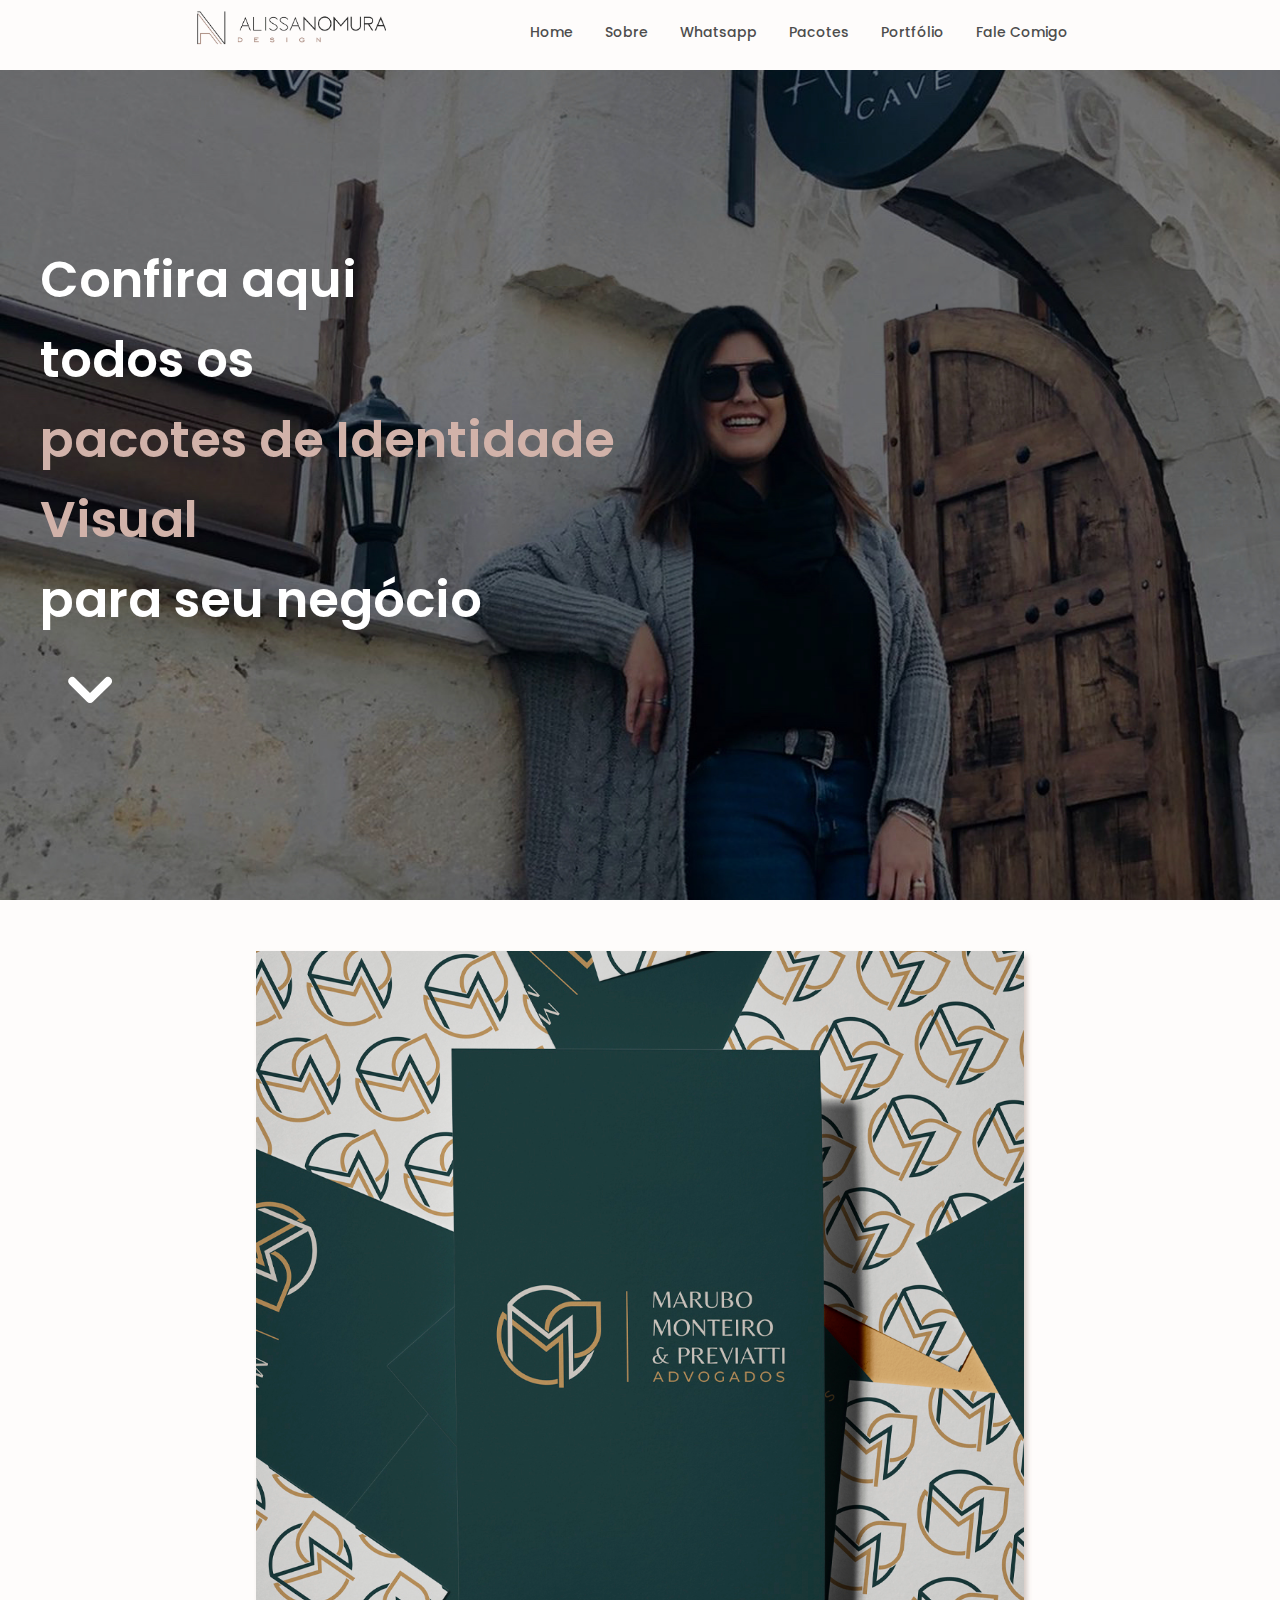
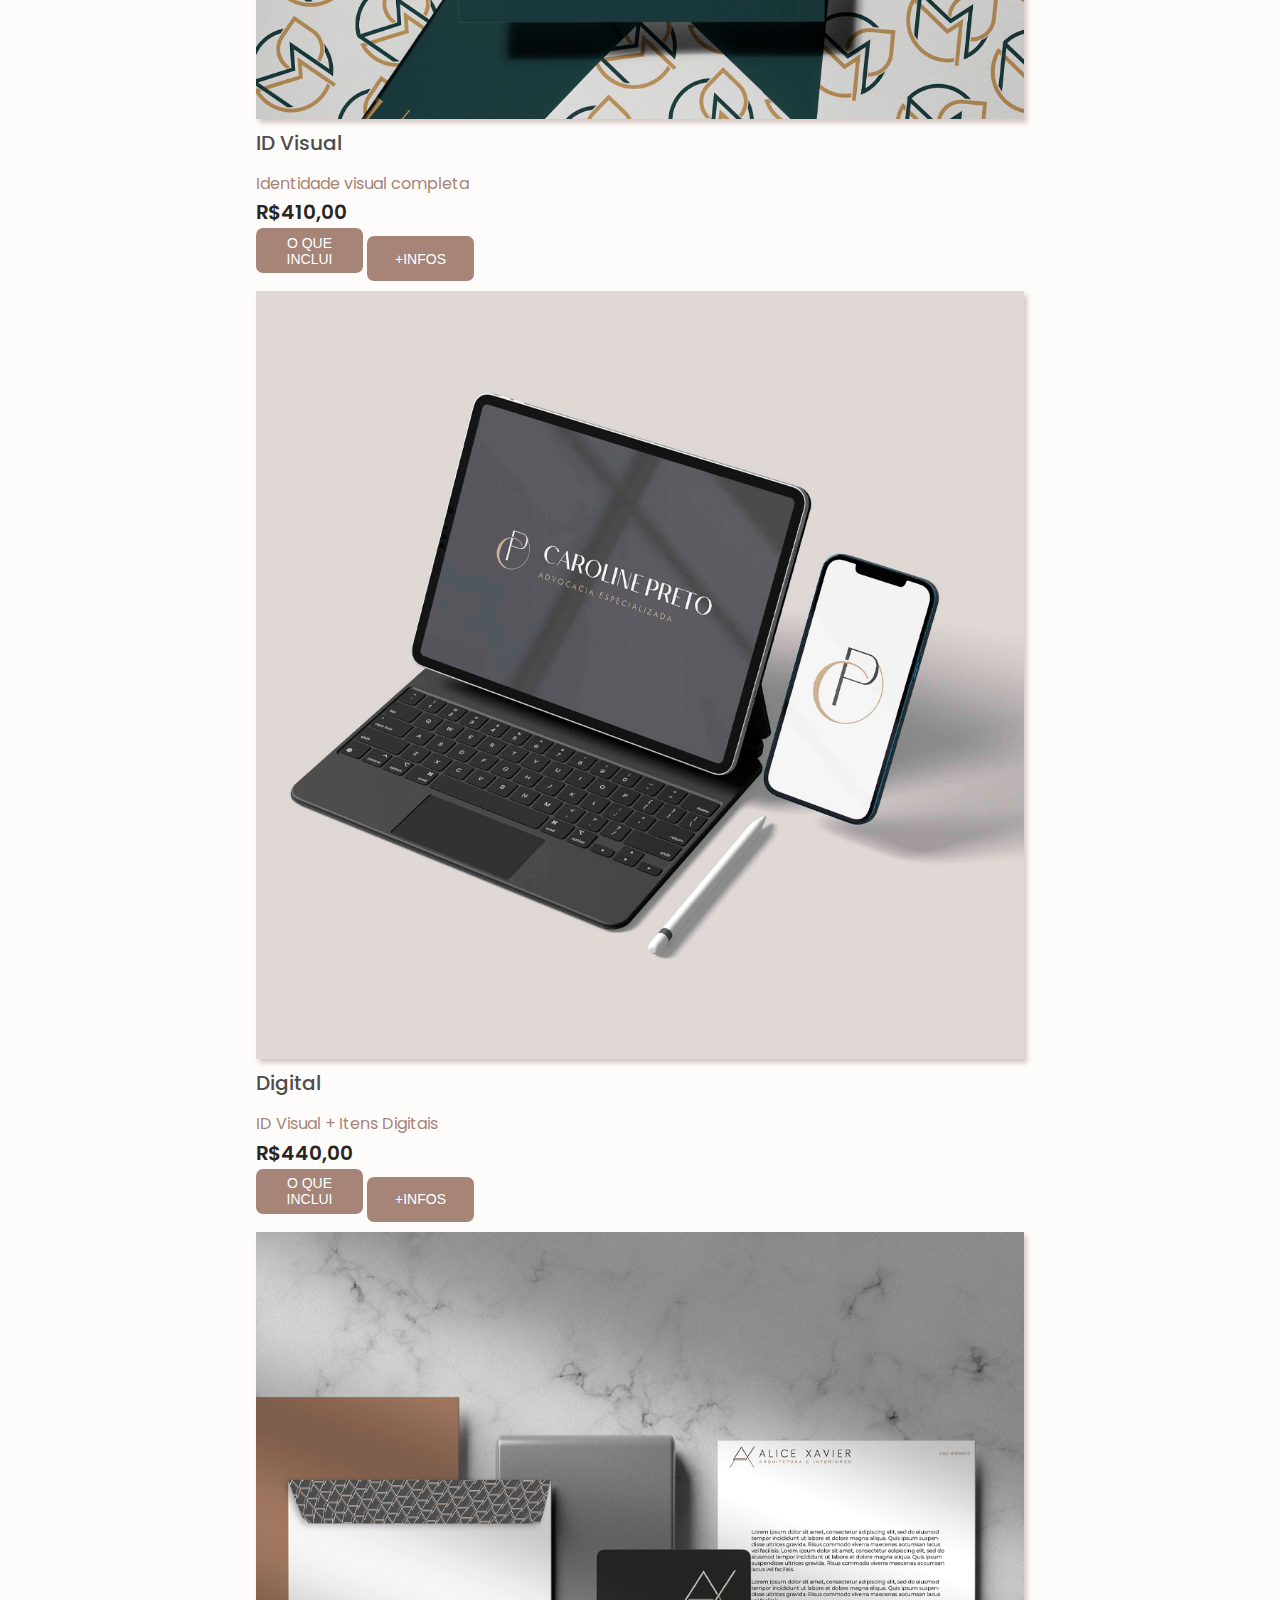
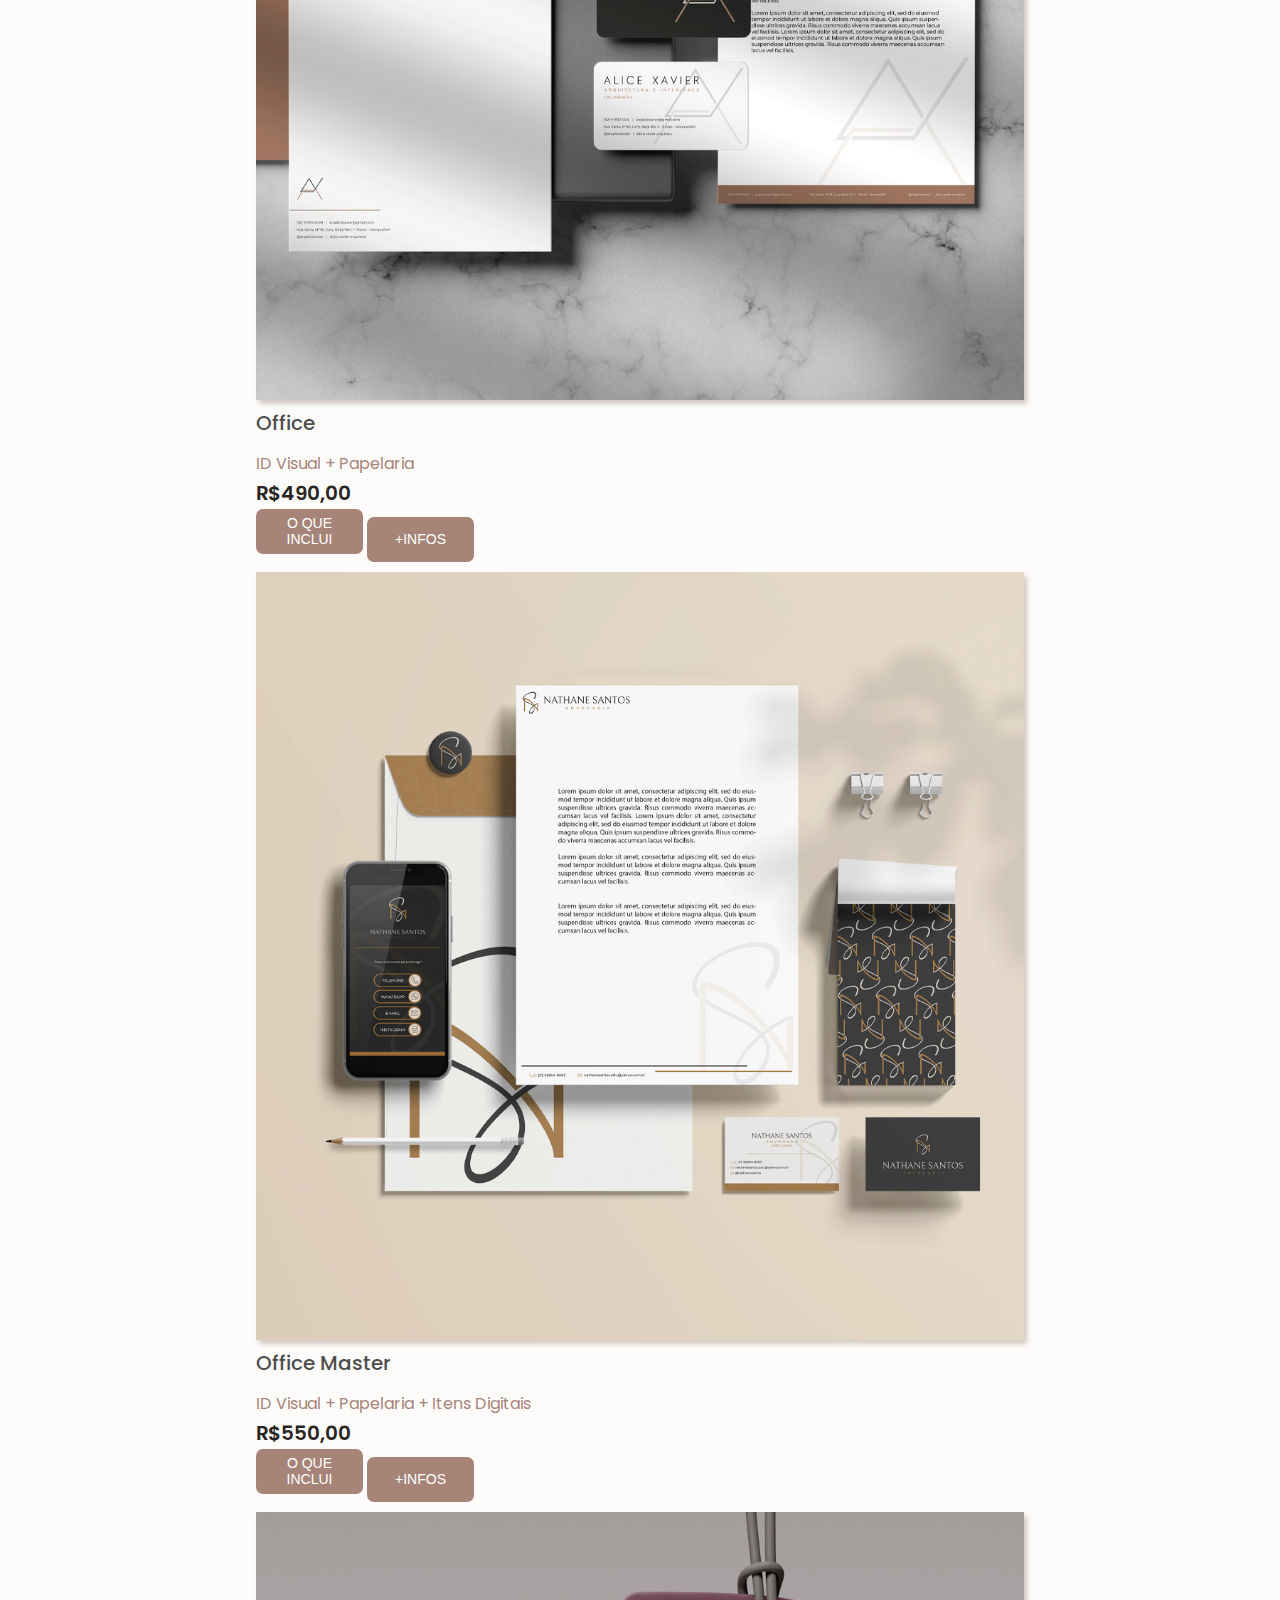
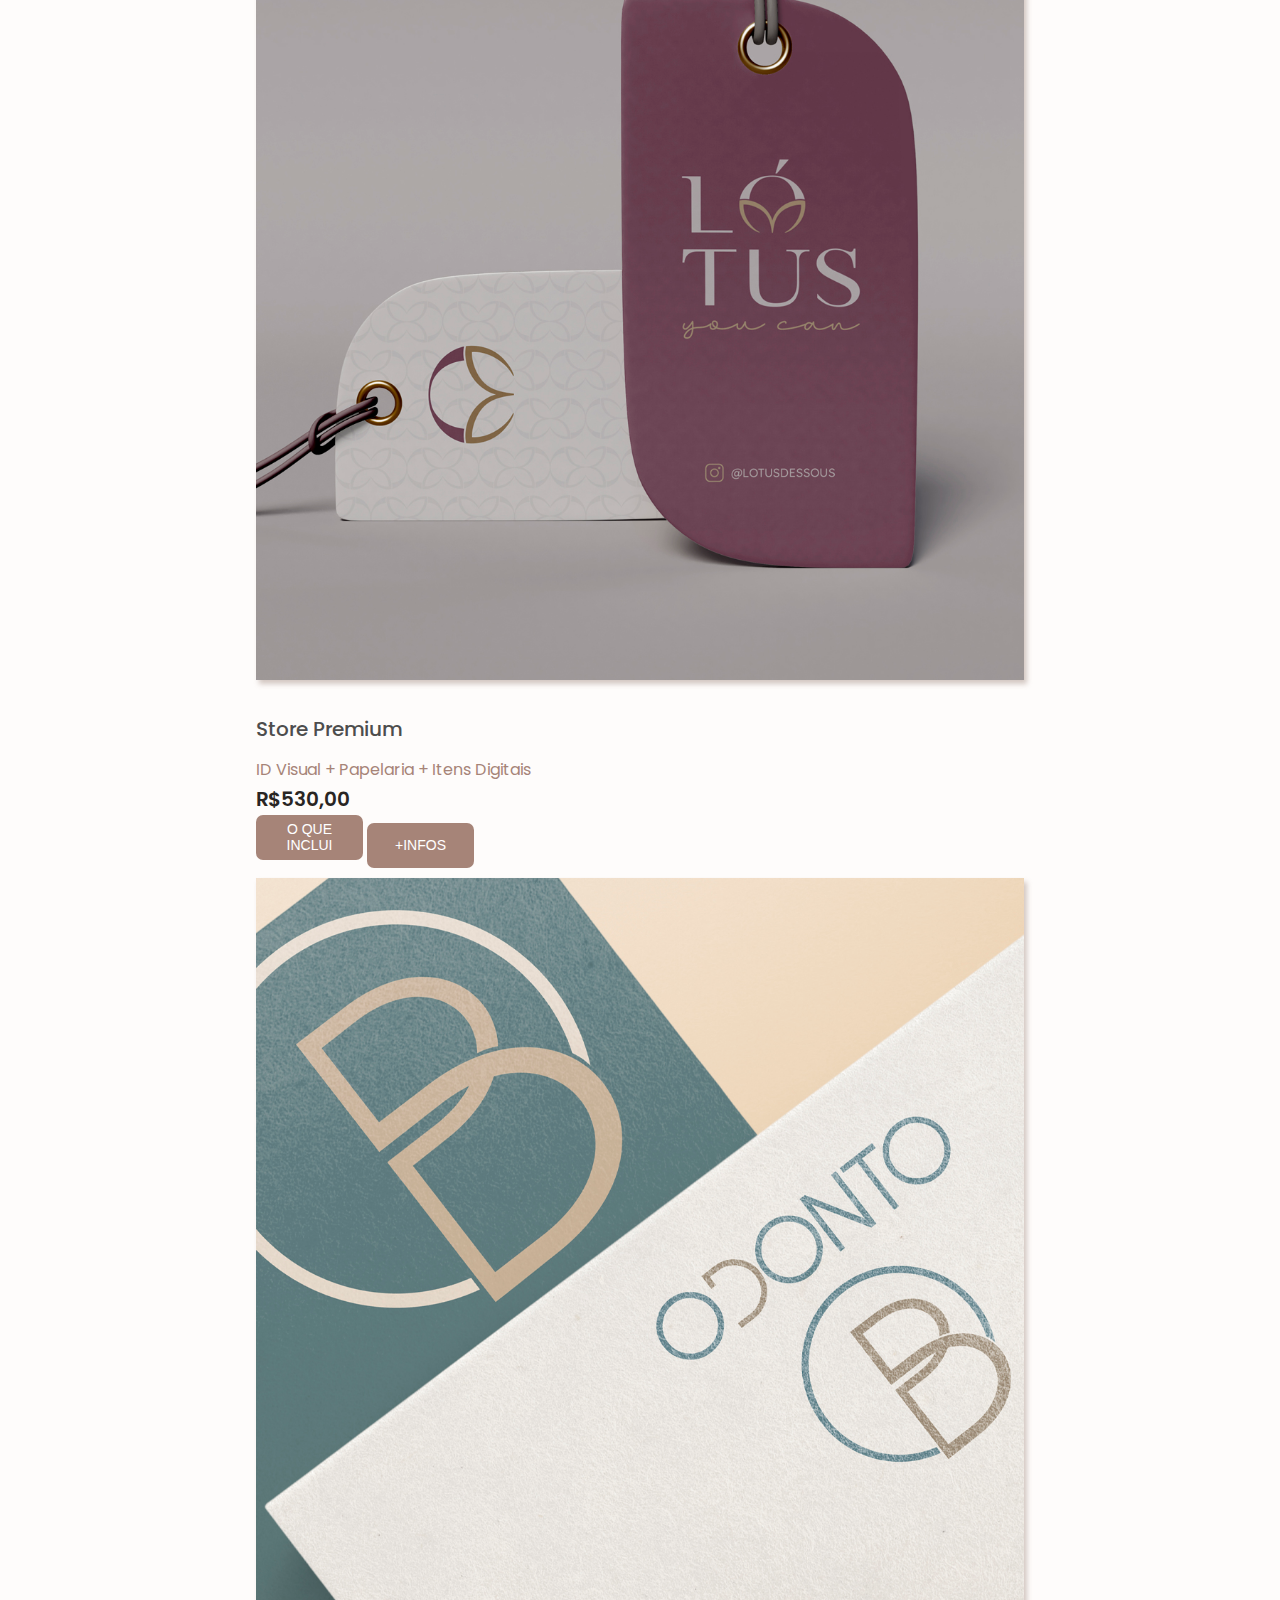
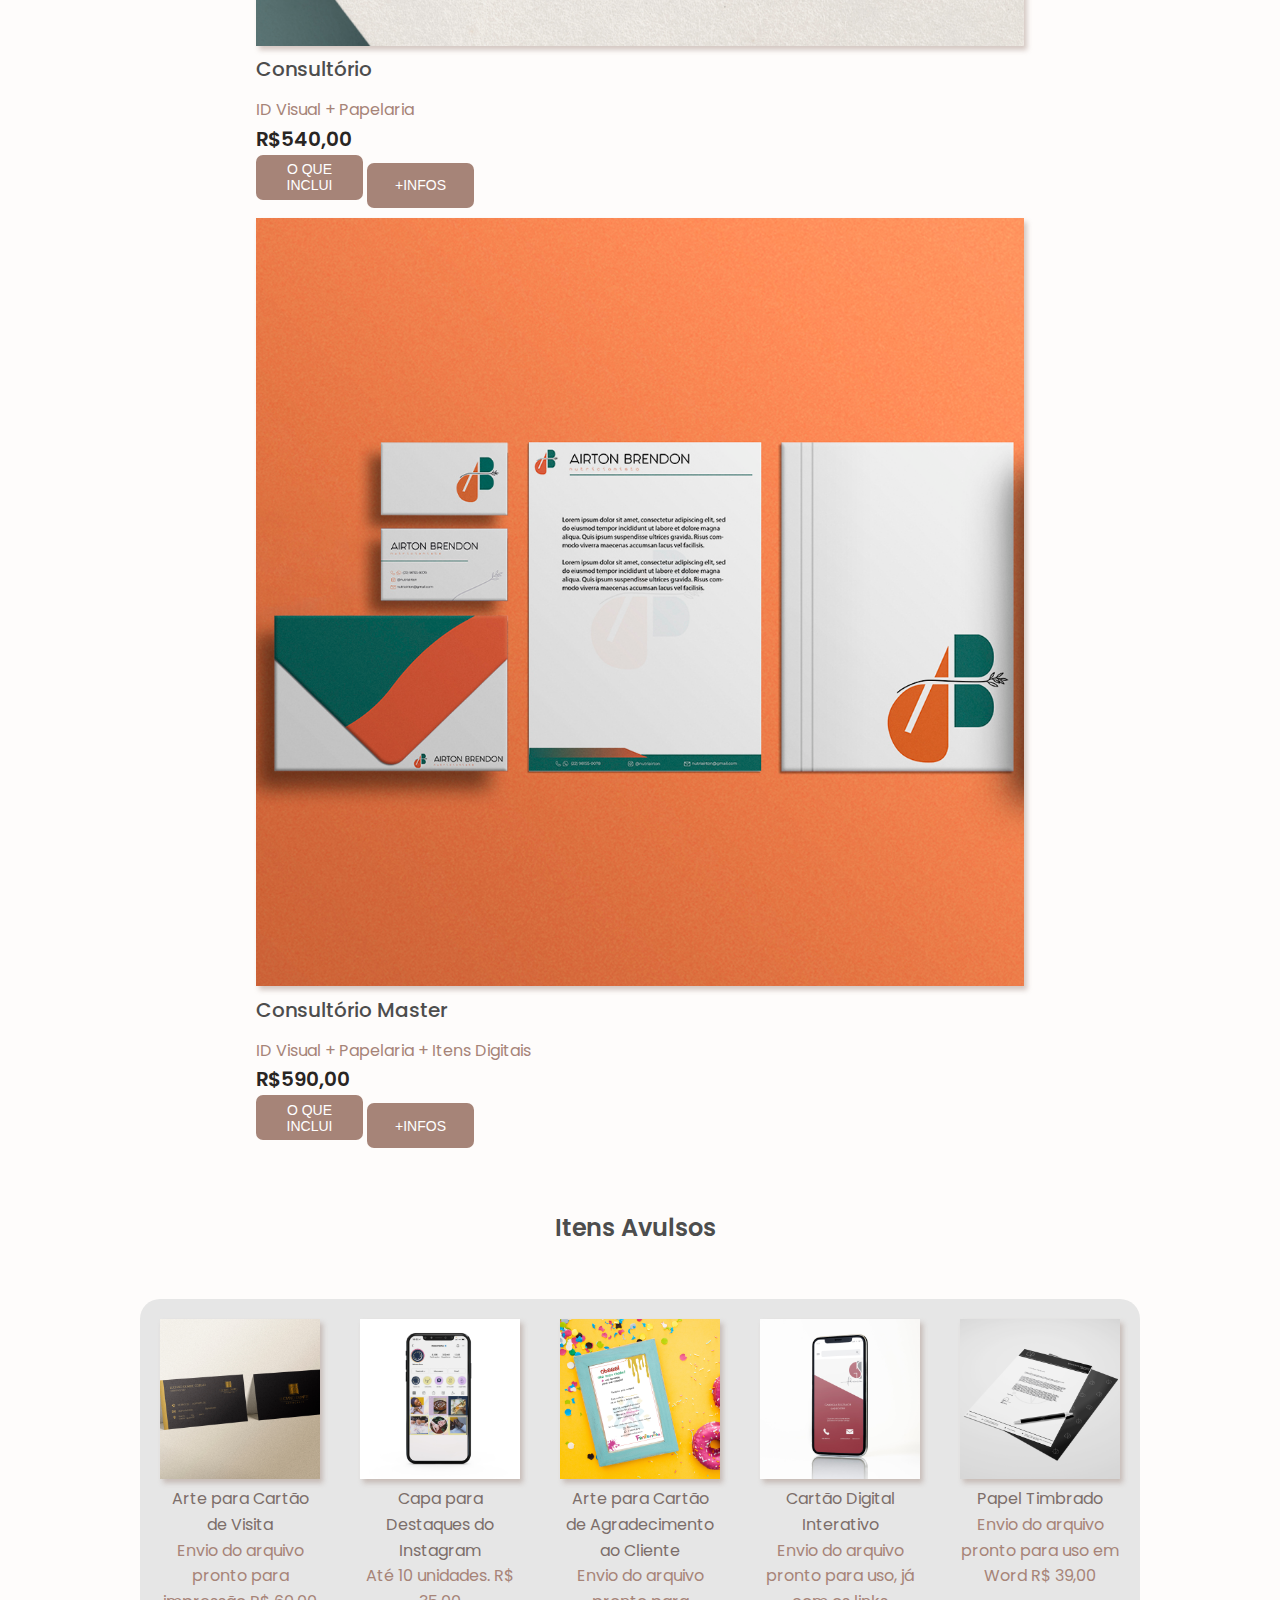
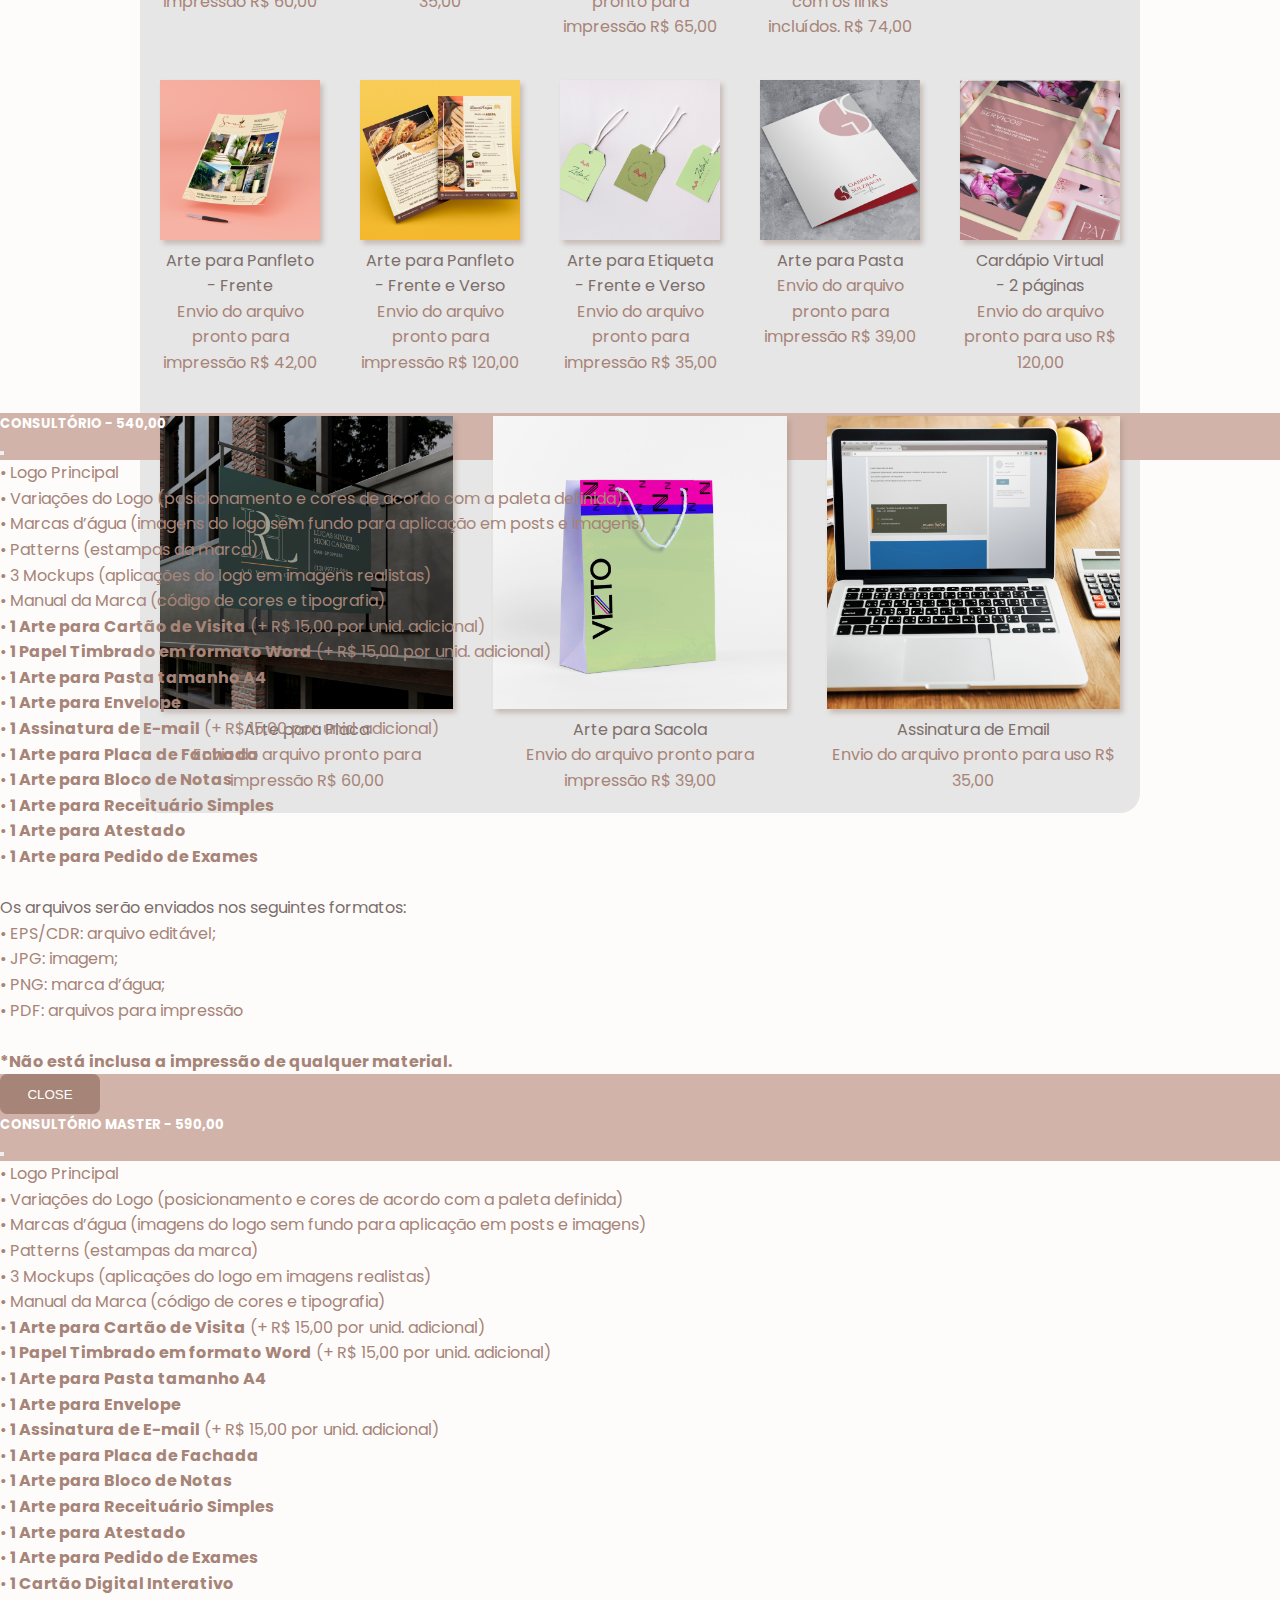
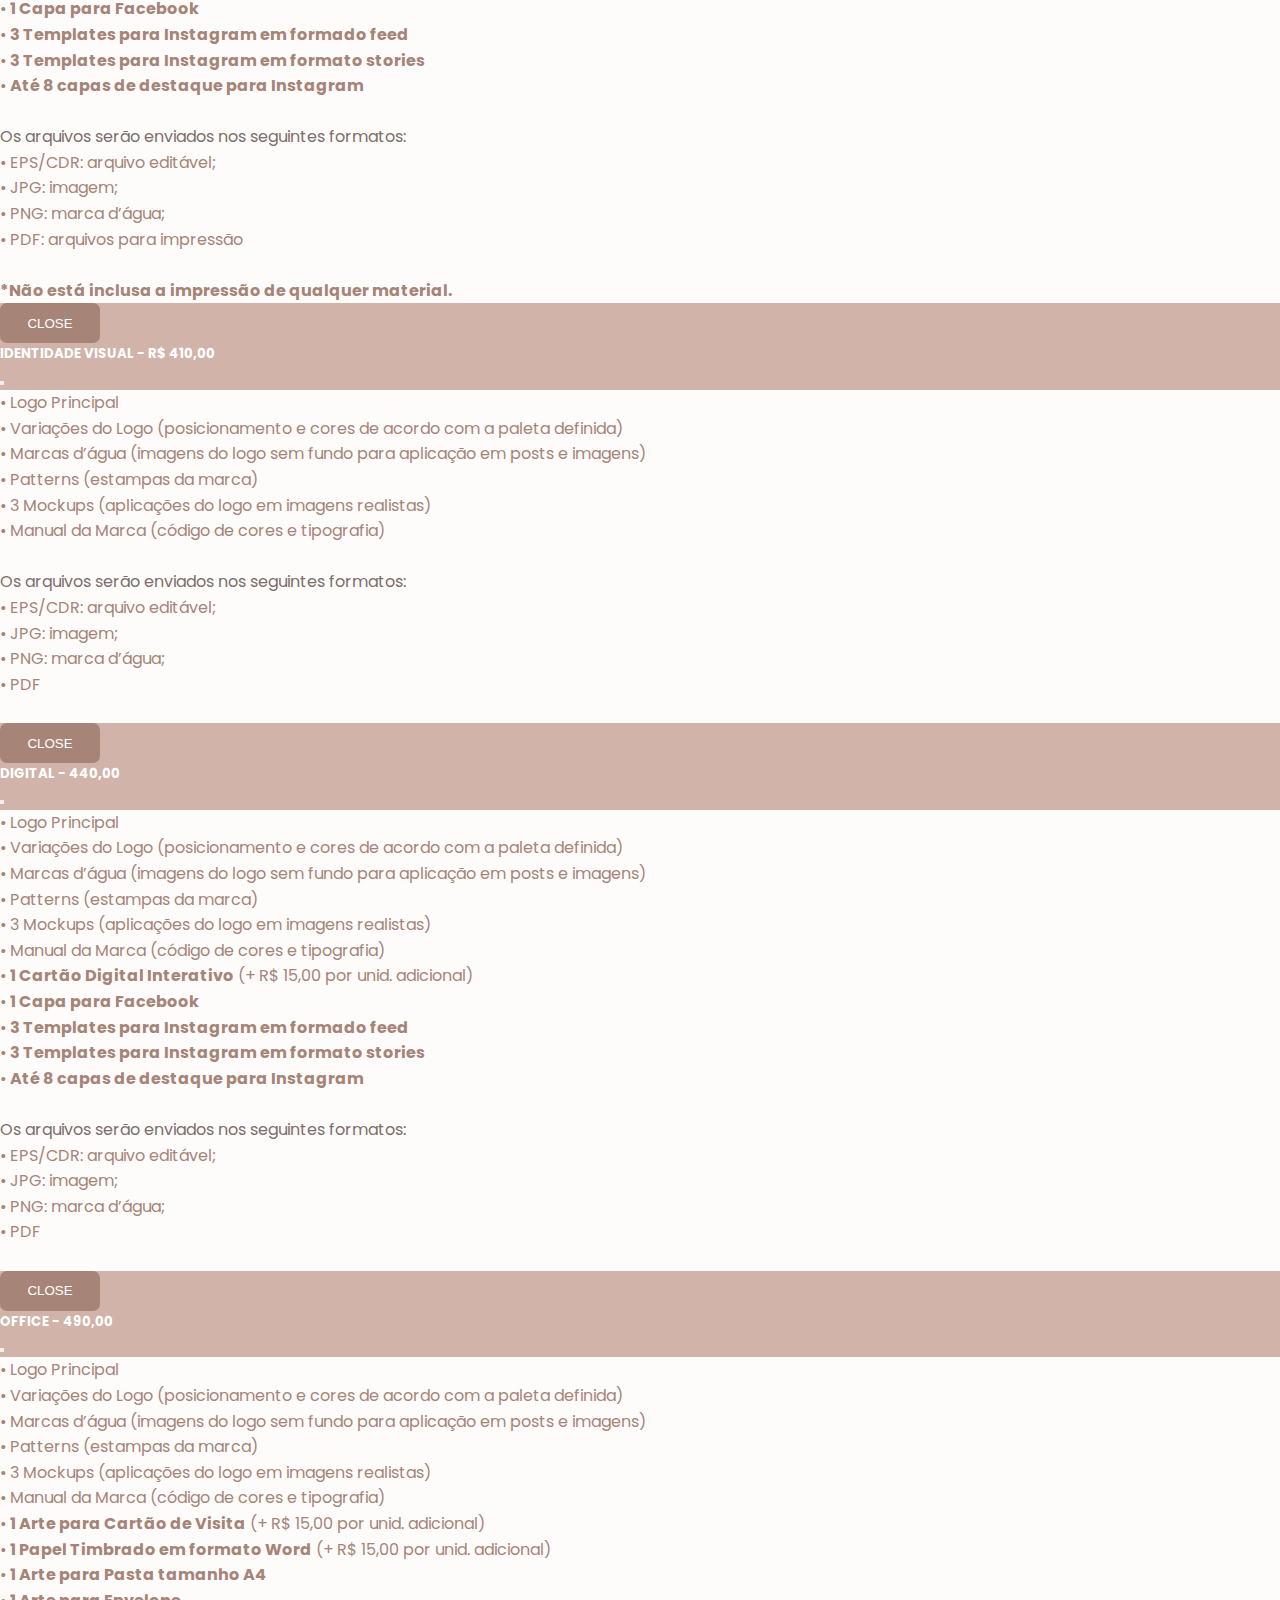
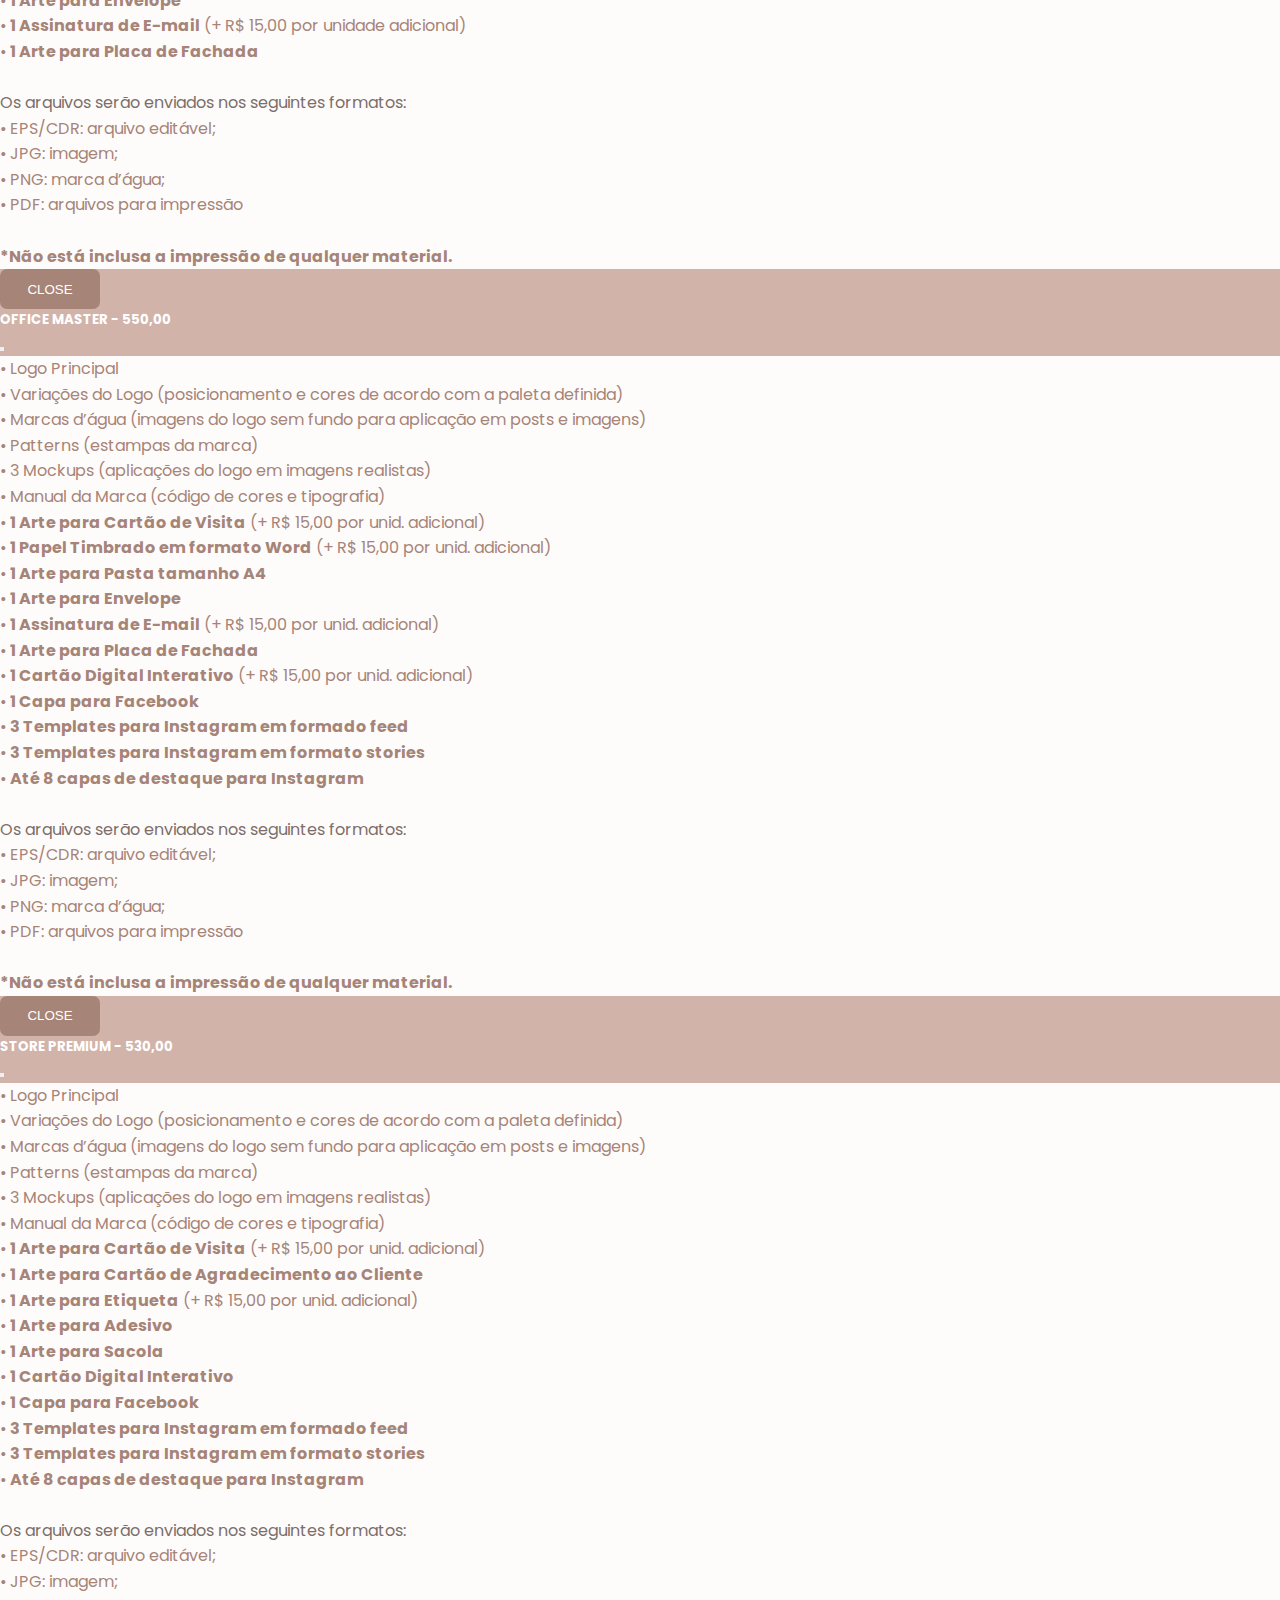
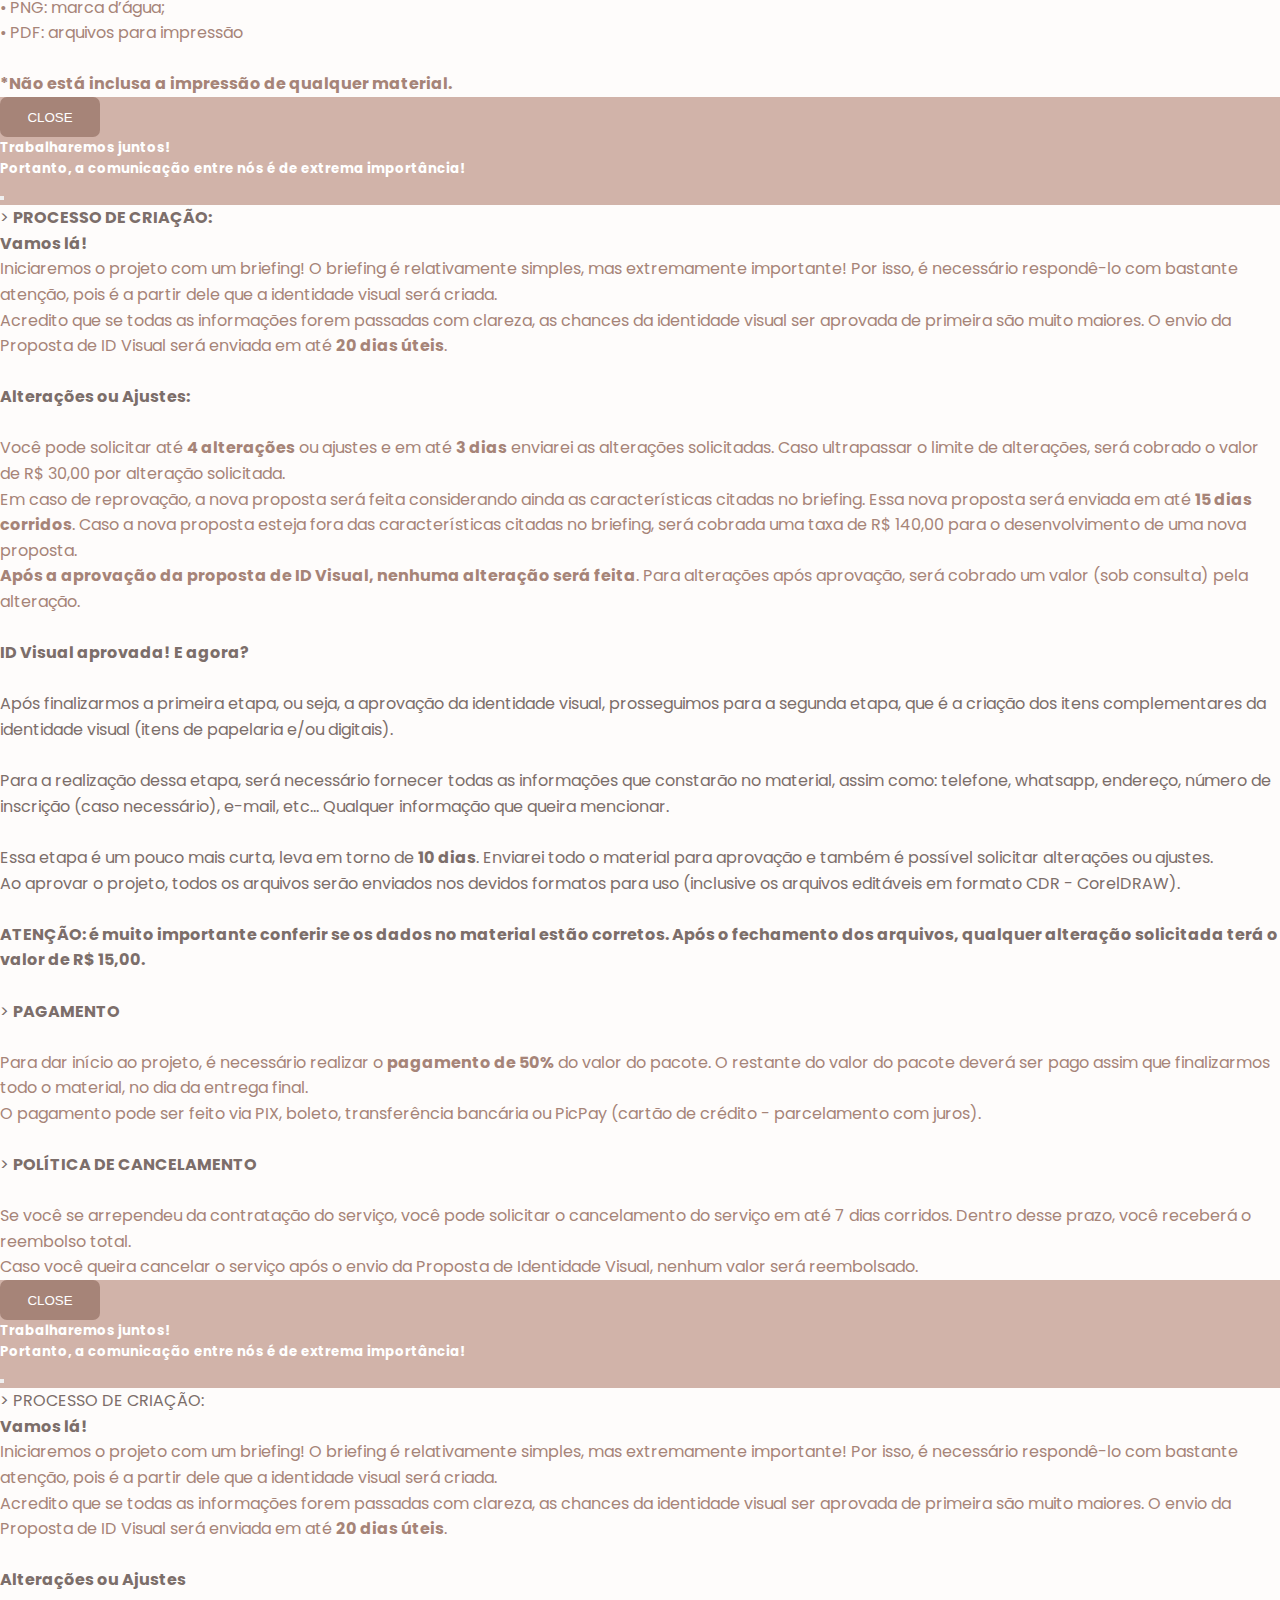
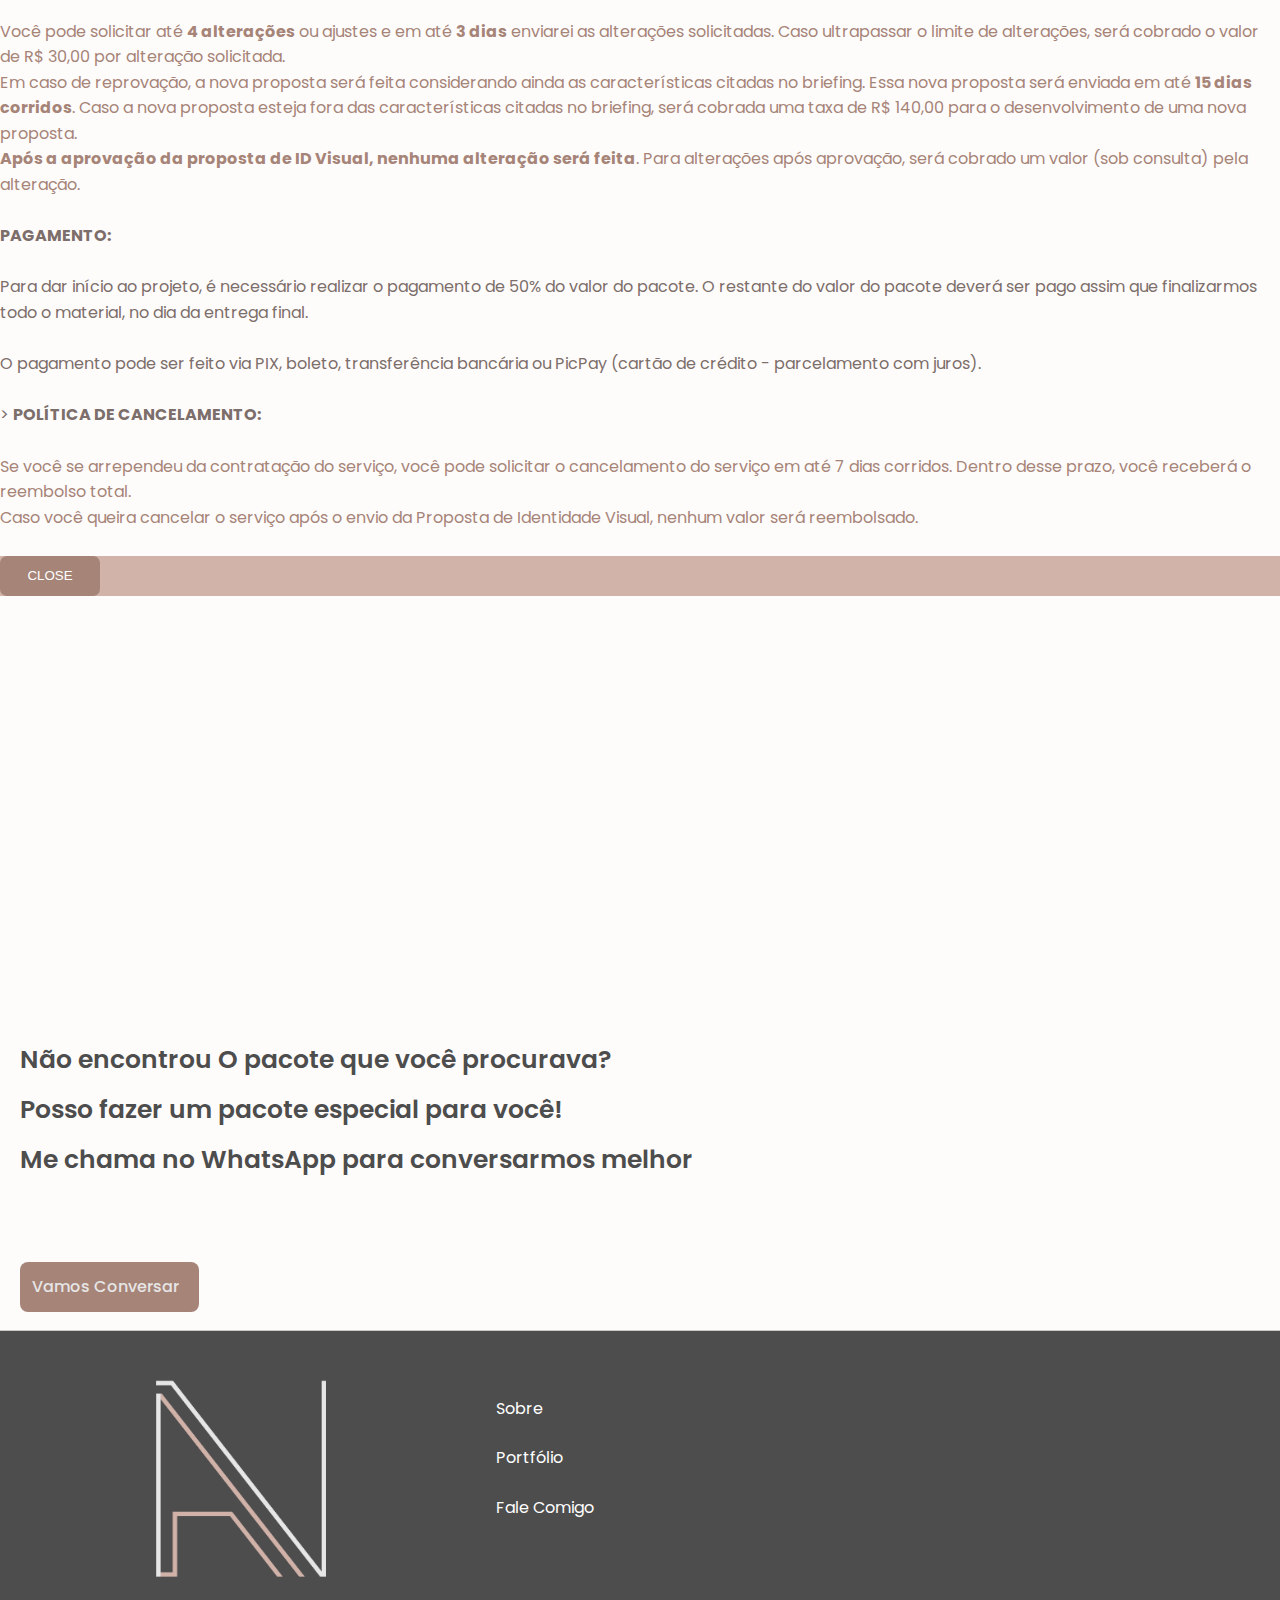
==== commit 6fd5f7ef: "ordem dos pacotes alterada e descrição alterada" ====
--- a/serviços.html
+++ b/serviços.html
@@ -128,12 +128,104 @@
 <section class="content-side" id="pacotes">
   <div class="container">
     <div class="row ">
+
+      <div class="col-sm-4 thumb__mg">
+        <div class="img-thumbnail text-center">
+          <img src="assets/Pacotes-imgs/ID VISUAL.jpg" class="rounded img-rouded">
+          <div class="caption text-center">
+            <p class="home__subtitle">ID Visual</p>
+            <span class="skills__subtitle">Identidade visual completa</span>
+            <h3 class="skills__title">R$410,00</h3>
+            <button type="button" class="promo-button" data-bs-toggle="modal" data-bs-target="#exampleModal1">
+             O que inclui
+            </button>
+
+            <button type="button" class=" promo-button " data-bs-toggle="modal" data-bs-target="#exampleModalregIdVisual">
+              +Infos
+            </button>
+          </div>
+        </div>
+      </div>
+
+      <div class="col-sm-4 thumb__mg">
+        <div class="img-thumbnail text-center">
+          <img src="assets/Pacotes-imgs/DIGITAL.jpg" class="rounded img-rouded" alt="">
+          <div class="caption text-center">
+            <p class="home__subtitle">Digital</p>
+            <span class="skills__subtitle">ID Visual + Itens Digitais</span>
+            <h3 class="skills__title">R$440,00</h3>
+            <button type="button" class="promo-button" data-bs-toggle="modal" data-bs-target="#exampleModal2">
+              O que inclui
+            </button>
+
+            <button type="button" class=" promo-button " data-bs-toggle="modal" data-bs-target="#exampleModalreg">
+              +Infos
+            </button>
+          </div>
+        </div>
+      </div>
+
+      <div class="col-sm-4  thumb__mg">
+        <div class="img-thumbnail text-center">
+          <img src="assets/Pacotes-imgs/OFFICE.jpg"  class="rounded img-rouded" alt="">
+          <div class="caption text-center">
+            <p class="home__subtitle">Office</p>
+            <span class="skills__subtitle">ID Visual + Papelaria</span>
+            <h3 class="skills__title">R$490,00</h3>
+            <button type="button" class=" promo-button" data-bs-toggle="modal" data-bs-target="#exampleModal3">
+              O que inclui
+            </button>
+
+            <button type="button" class=" promo-button " data-bs-toggle="modal" data-bs-target="#exampleModalreg">
+              +Infos
+            </button>
+          </div>
+        </div>
+      </div>
+
+      <div class="col-sm-4 thumb__mg">
+        <div class="img-thumbnail text-center">
+          <img src="assets/Pacotes-imgs/OFFICE MASTER.jpg" class="rounded img-rouded" alt="">
+          <div class="caption text-center">
+            <p class="home__subtitle">Office Master</p>
+            <span class="skills__subtitle">ID Visual + Papelaria + Itens Digitais </span>
+            <h3 class="skills__title">R$550,00</h3>
+            <button type="button" class=" promo-button" data-bs-toggle="modal" data-bs-target="#exampleModal4">
+              O que inclui
+            </button>
+
+            <button type="button" class=" promo-button " data-bs-toggle="modal" data-bs-target="#exampleModalreg">
+              +Infos
+            </button>
+          </div>
+        </div>
+      </div>
+
+      <div class="col-sm-4 thumb__mg">
+        <div class="img-thumbnail text-center">
+          <img src="assets/Pacotes-imgs/STORE PREMIUM.jpg" class="rounded img-rouded" alt="">
+          <div class="caption text-center">
+            <br>
+            <p class="home__subtitle">Store Premium</p>
+            <span class="skills__subtitle">ID Visual + Papelaria + Itens Digitais</span>
+            <h3 class="skills__title">R$530,00</h3>
+            <button type="button" class=" promo-button" data-bs-toggle="modal" data-bs-target="#exampleModal5">
+              O que inclui
+            </button>
+
+            <button type="button" class=" promo-button " data-bs-toggle="modal" data-bs-target="#exampleModalreg">
+              +Infos
+            </button>
+          </div>
+        </div>
+      </div>
+
       <div class="col-sm-4 thumb__mg">
         <div class="img-thumbnail text-center">
           <img src="assets/Pacotes-imgs/CONSULTORIO.jpg" class="rounded img-rouded">
           <div class="caption text-center">
             <p class="home__subtitle">Consultório</p>
-            <span class="skills__subtitle">Logo</span>
+            <span class="skills__subtitle">ID Visual + Papelaria </span>
             <h3 class="skills__title">R$540,00</h3>
               <button type="button" class=" promo-button" data-bs-toggle="modal" data-bs-target="#exampleModal">
                 O que inclui
@@ -152,7 +244,7 @@
           <img src="assets/Pacotes-imgs/CONSULTÓRIO MASTER.jpg" class="rounded img-rouded">
           <div class="caption text-center">
             <p class="home__subtitle">Consultório Master</p>
-            <span class="skills__subtitle">Logo</span>
+            <span class="skills__subtitle">ID Visual + Papelaria + Itens Digitais</span>
             <h3 class="skills__title">R$590,00</h3>
               <button type="button" class=" promo-button" data-bs-toggle="modal" data-bs-target="#exampleModal05">
                 O que inclui
@@ -161,100 +253,6 @@
               <button type="button" class=" promo-button " data-bs-toggle="modal" data-bs-target="#exampleModalreg">
                 +Infos
               </button>
-          </div>
-        </div>
-      </div>
-
-      
-
-      <div class="col-sm-4 thumb__mg">
-        <div class="img-thumbnail text-center">
-          <img src="assets/Pacotes-imgs/ID VISUAL.jpg" class="rounded img-rouded">
-          <div class="caption text-center">
-            <p class="home__subtitle">ID Visual</p>
-            <span class="skills__subtitle">Logo + ID Visual</span>
-            <h3 class="skills__title">R$410,00</h3>
-            <button type="button" class="promo-button" data-bs-toggle="modal" data-bs-target="#exampleModal1">
-             O que inclui
-            </button>
-
-            <button type="button" class=" promo-button " data-bs-toggle="modal" data-bs-target="#exampleModalregIdVisual">
-              +Infos
-            </button>
-          </div>
-        </div>
-      </div>
-
-      <div class="col-sm-4 thumb__mg">
-        <div class="img-thumbnail text-center">
-          <img src="assets/Pacotes-imgs/DIGITAL.jpg" class="rounded img-rouded" alt="">
-          <div class="caption text-center">
-            <p class="home__subtitle">Digital</p>
-            <span class="skills__subtitle">Logo + ID Visual <br> para Redes Sociais</span>
-            <h3 class="skills__title">R$440,00</h3>
-            <button type="button" class="promo-button" data-bs-toggle="modal" data-bs-target="#exampleModal2">
-              O que inclui
-            </button>
-
-            <button type="button" class=" promo-button " data-bs-toggle="modal" data-bs-target="#exampleModalreg">
-              +Infos
-            </button>
-          </div>
-        </div>
-      </div>
-
-      <div class="col-sm-4  thumb__mg">
-        <div class="img-thumbnail text-center">
-          <img src="assets/Pacotes-imgs/OFFICE.jpg"  class="rounded img-rouded" alt="">
-          <div class="caption text-center">
-            <p class="home__subtitle">Office</p>
-            <span class="skills__subtitle">Logo + Identidade Visual para o seu escritório/consultório - papelaria</span>
-            <h3 class="skills__title">R$490,00</h3>
-            <button type="button" class=" promo-button" data-bs-toggle="modal" data-bs-target="#exampleModal3">
-              O que inclui
-            </button>
-
-            <button type="button" class=" promo-button " data-bs-toggle="modal" data-bs-target="#exampleModalreg">
-              +Infos
-            </button>
-          </div>
-        </div>
-      </div>
-
-      <div class="col-sm-4 thumb__mg">
-        <div class="img-thumbnail text-center">
-          <img src="assets/Pacotes-imgs/OFFICE MASTER.jpg" class="rounded img-rouded" alt="">
-          <div class="caption text-center">
-            <p class="home__subtitle">Office Master</p>
-            <span class="skills__subtitle">Logo + Identidade Visual para o seu escritório/consultório - papelaria e digital</span>
-            <h3 class="skills__title">R$550,00</h3>
-            <button type="button" class=" promo-button" data-bs-toggle="modal" data-bs-target="#exampleModal4">
-              O que inclui
-            </button>
-
-            <button type="button" class=" promo-button " data-bs-toggle="modal" data-bs-target="#exampleModalreg">
-              +Infos
-            </button>
-          </div>
-        </div>
-      </div>
-
-      <div class="col-sm-4 thumb__mg">
-        <div class="img-thumbnail text-center">
-          <img src="assets/Pacotes-imgs/STORE PREMIUM.jpg" class="rounded img-rouded" alt="">
-          <div class="caption text-center">
-            <br>
-            <p class="home__subtitle">Store Premium</p>
-            <br>
-            <span class="skills__subtitle">Logo + Identidade visual para a sua loja - papelaria e digital</span>
-            <h3 class="skills__title">R$530,00</h3>
-            <button type="button" class=" promo-button" data-bs-toggle="modal" data-bs-target="#exampleModal5">
-              O que inclui
-            </button>
-
-            <button type="button" class=" promo-button " data-bs-toggle="modal" data-bs-target="#exampleModalreg">
-              +Infos
-            </button>
           </div>
         </div>
       </div>
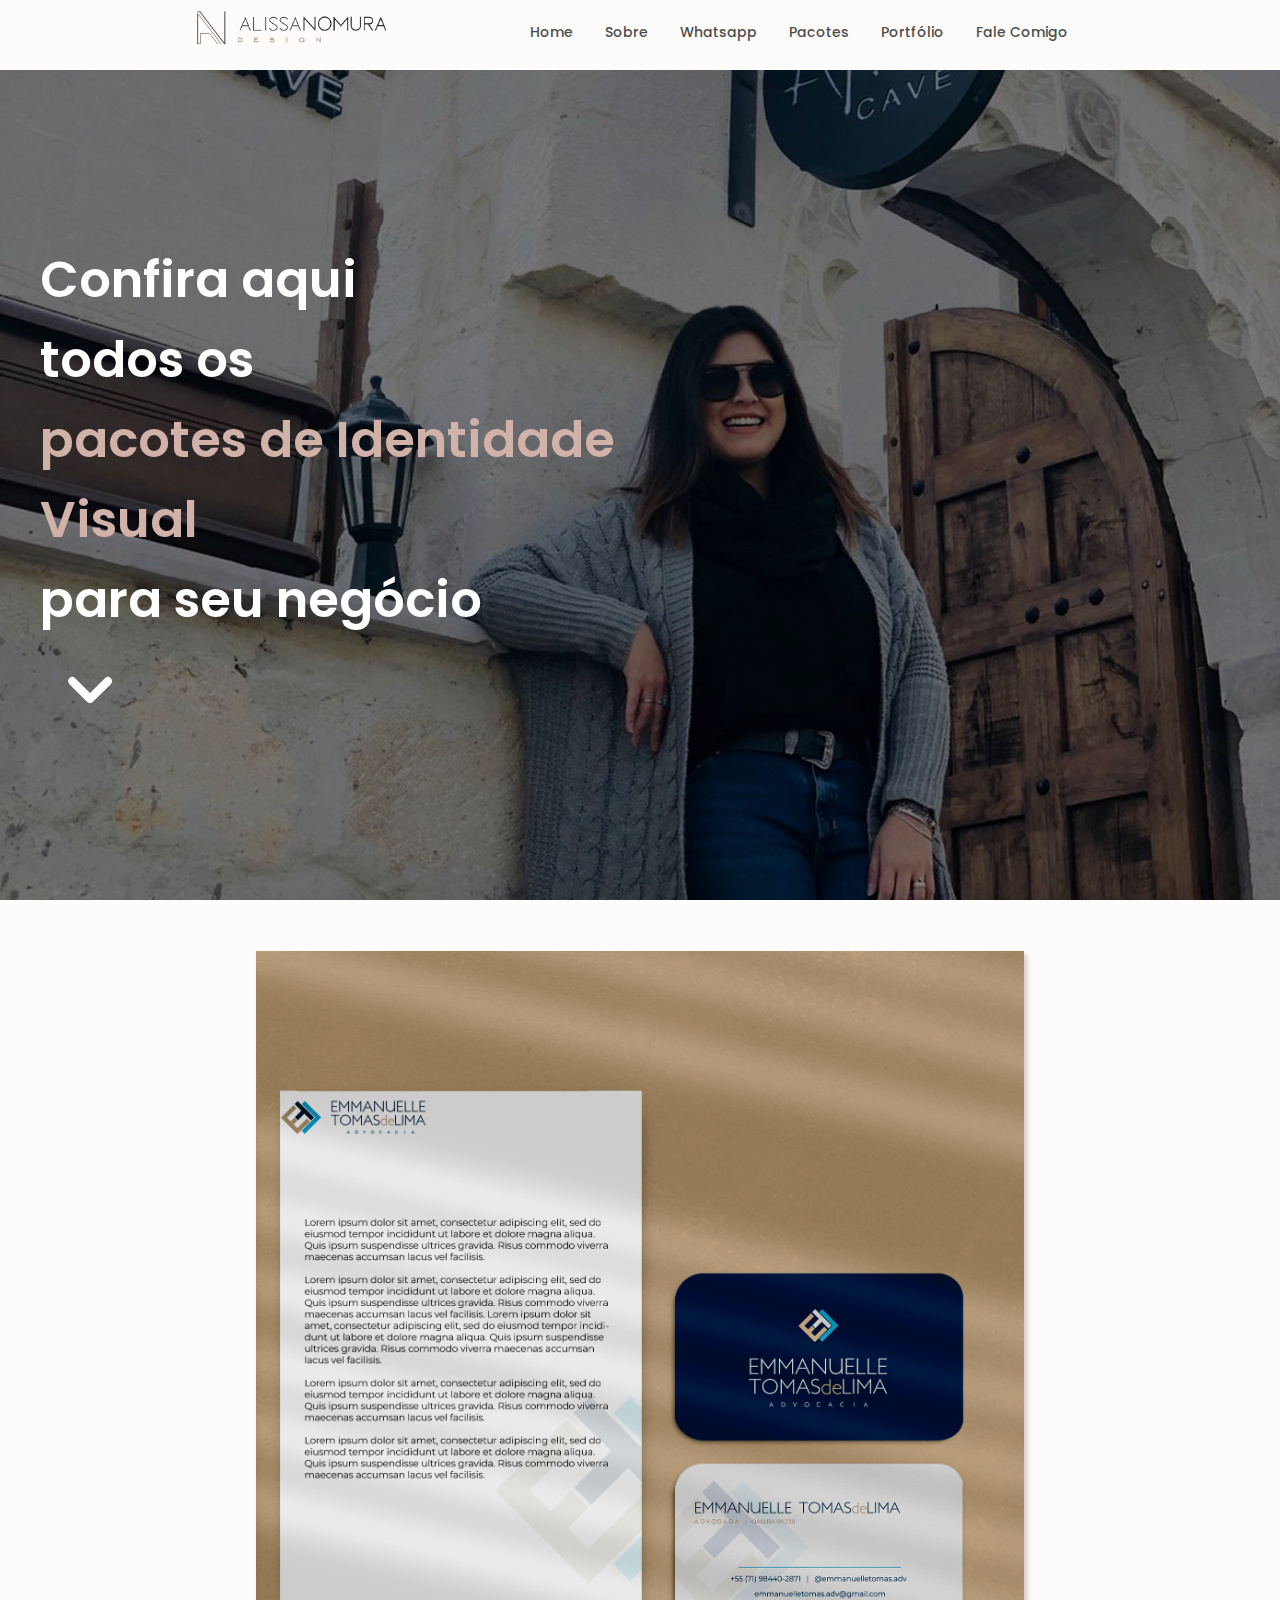
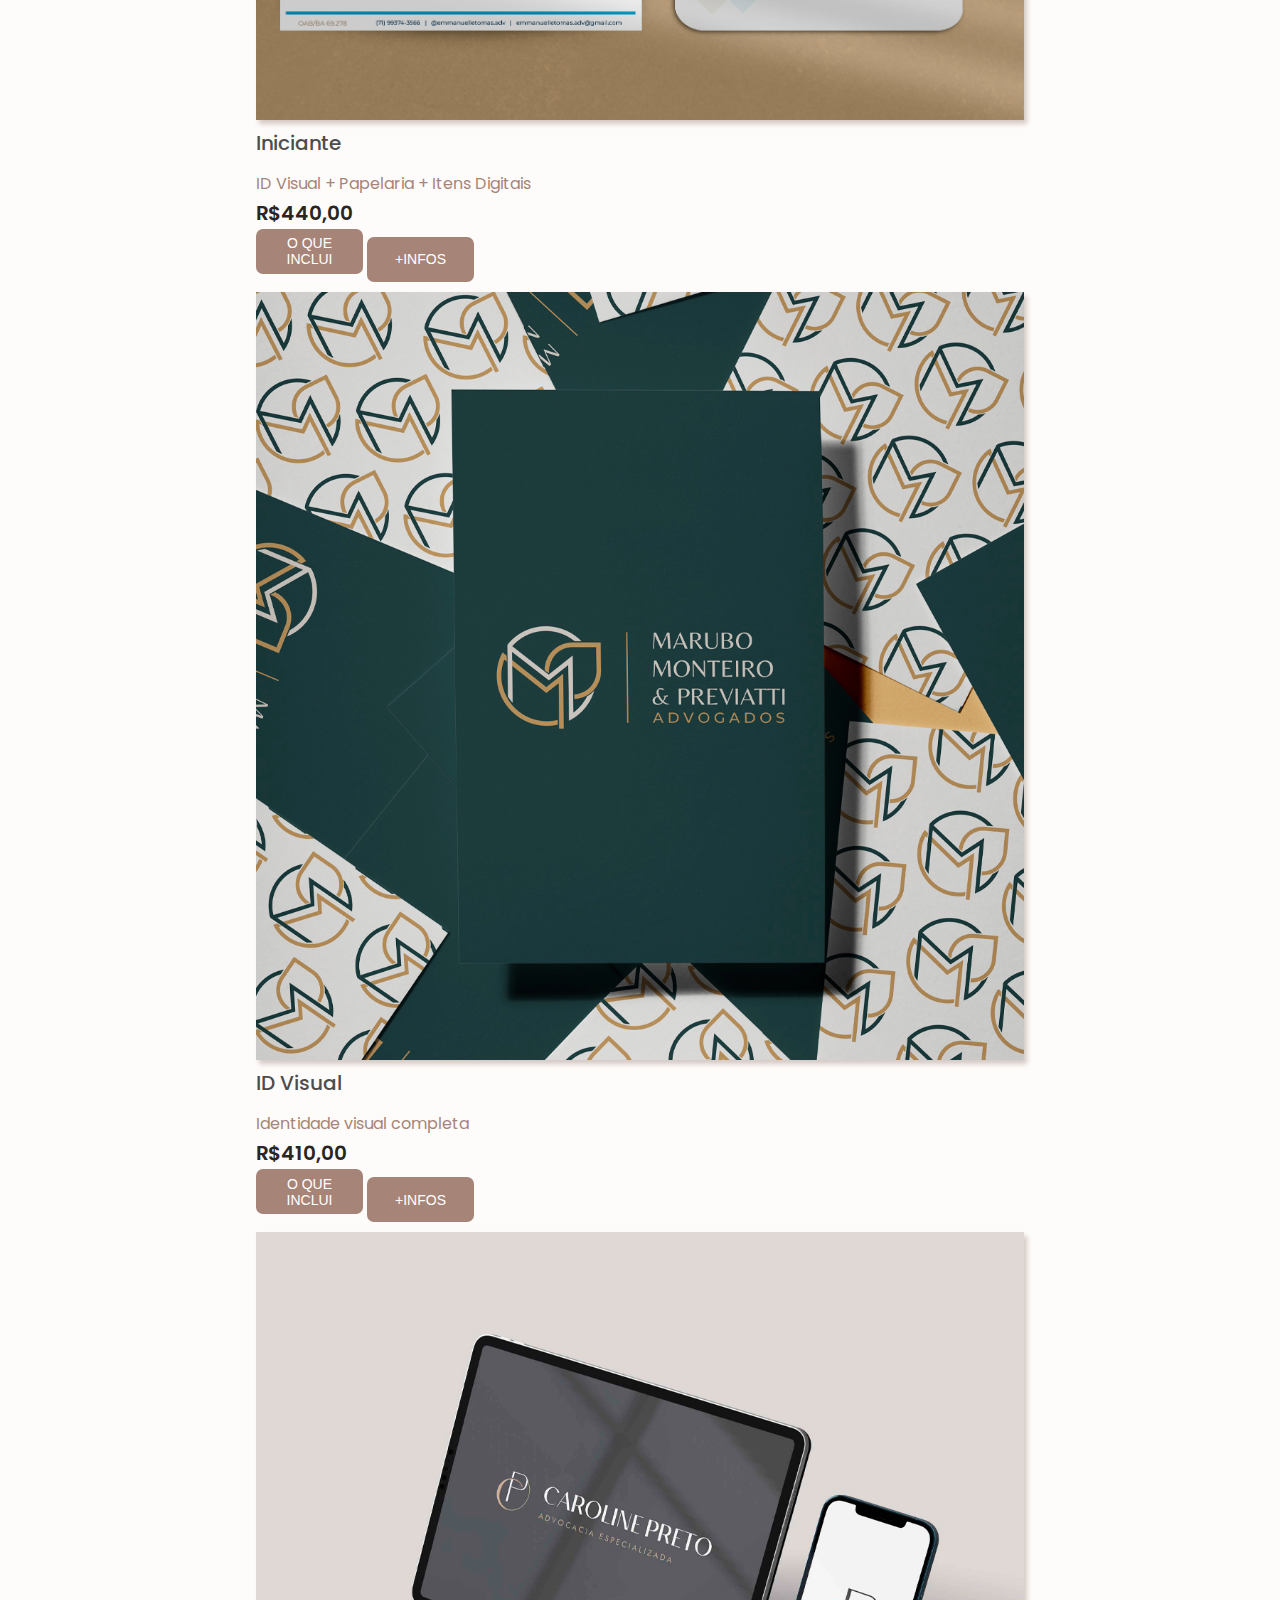
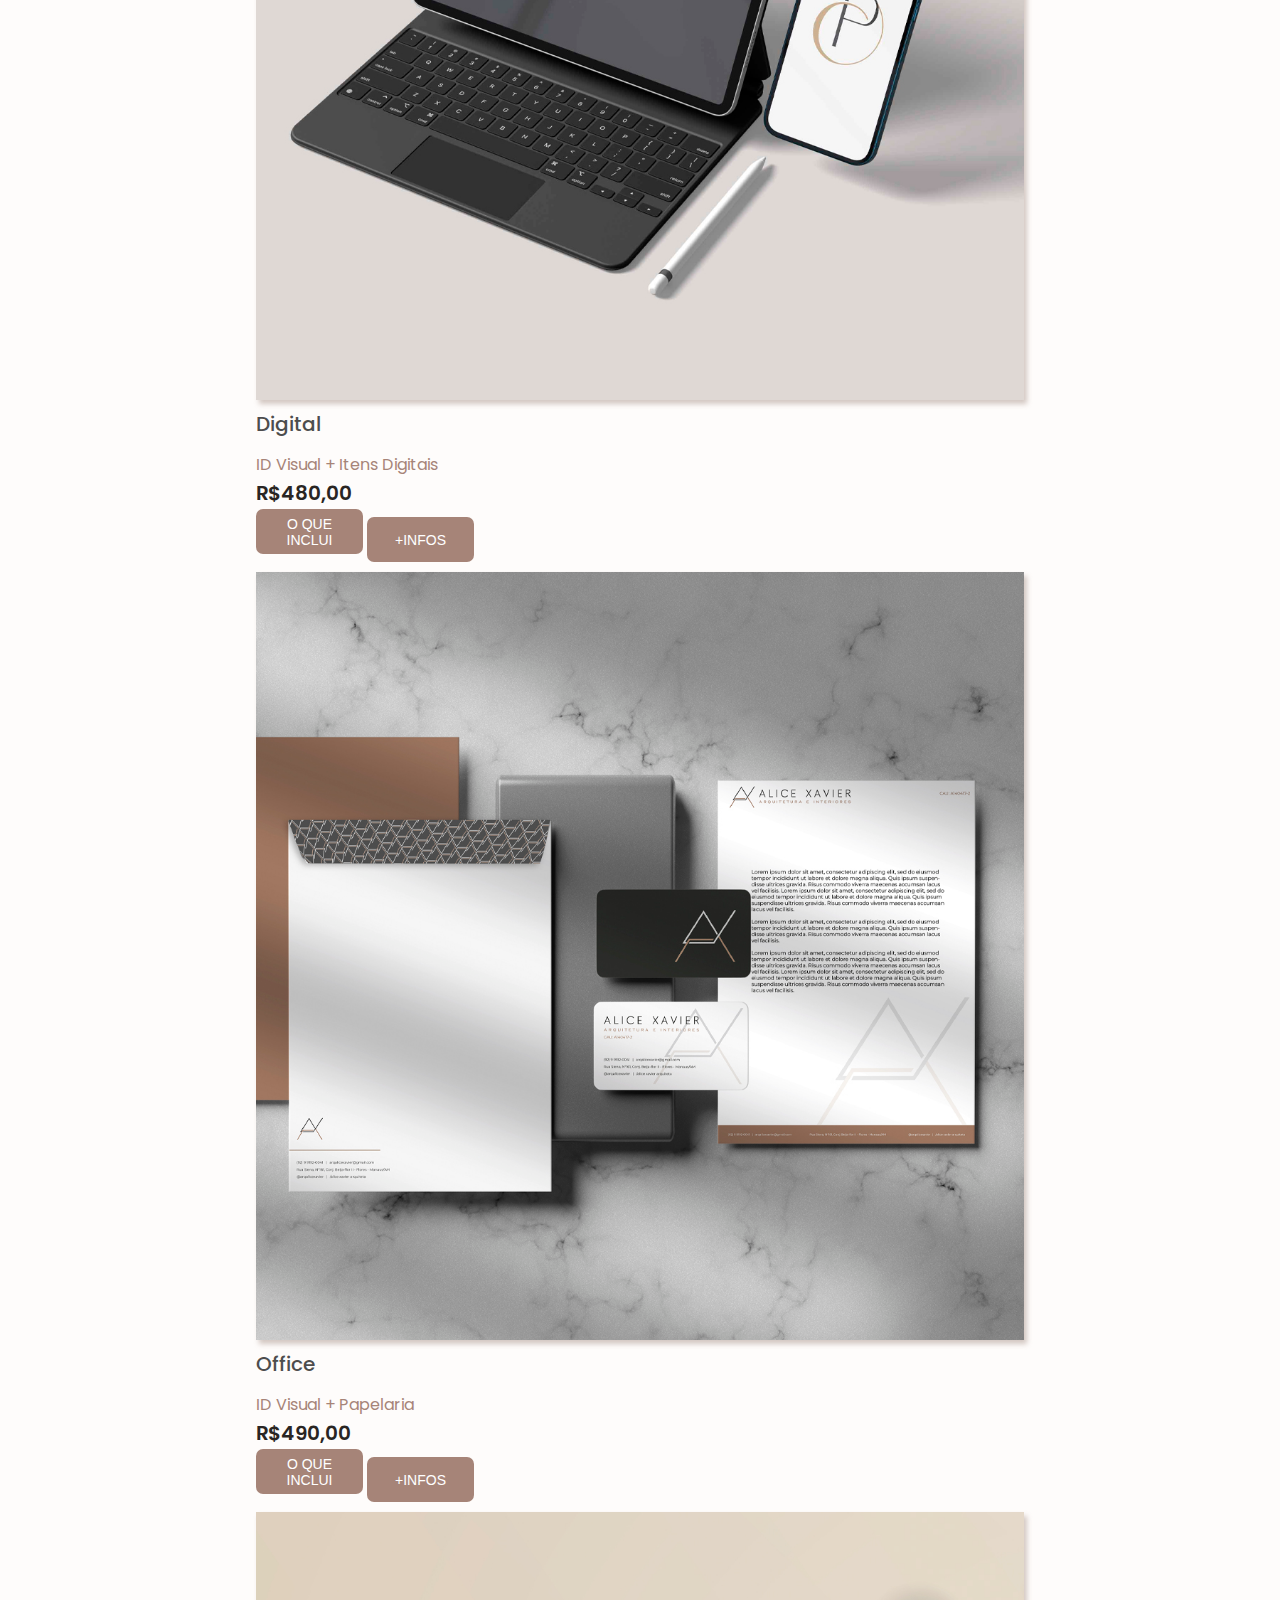
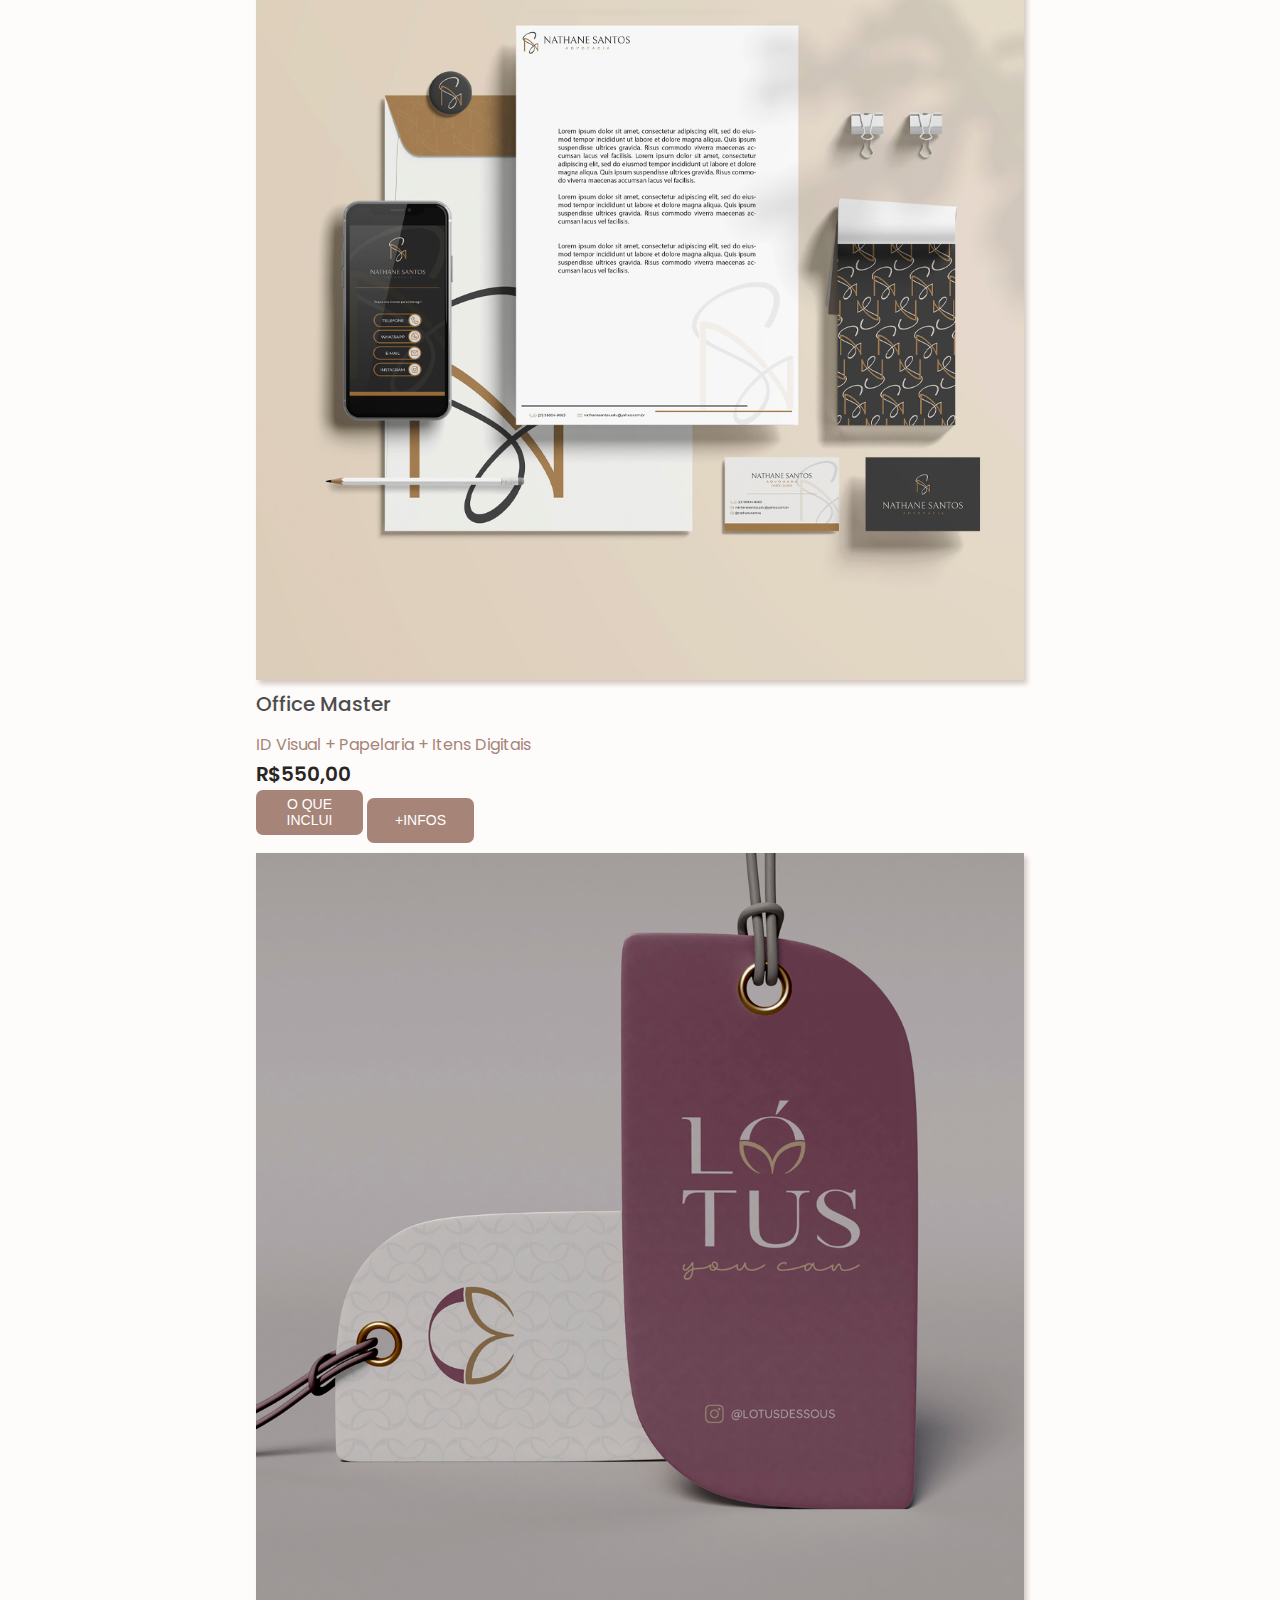
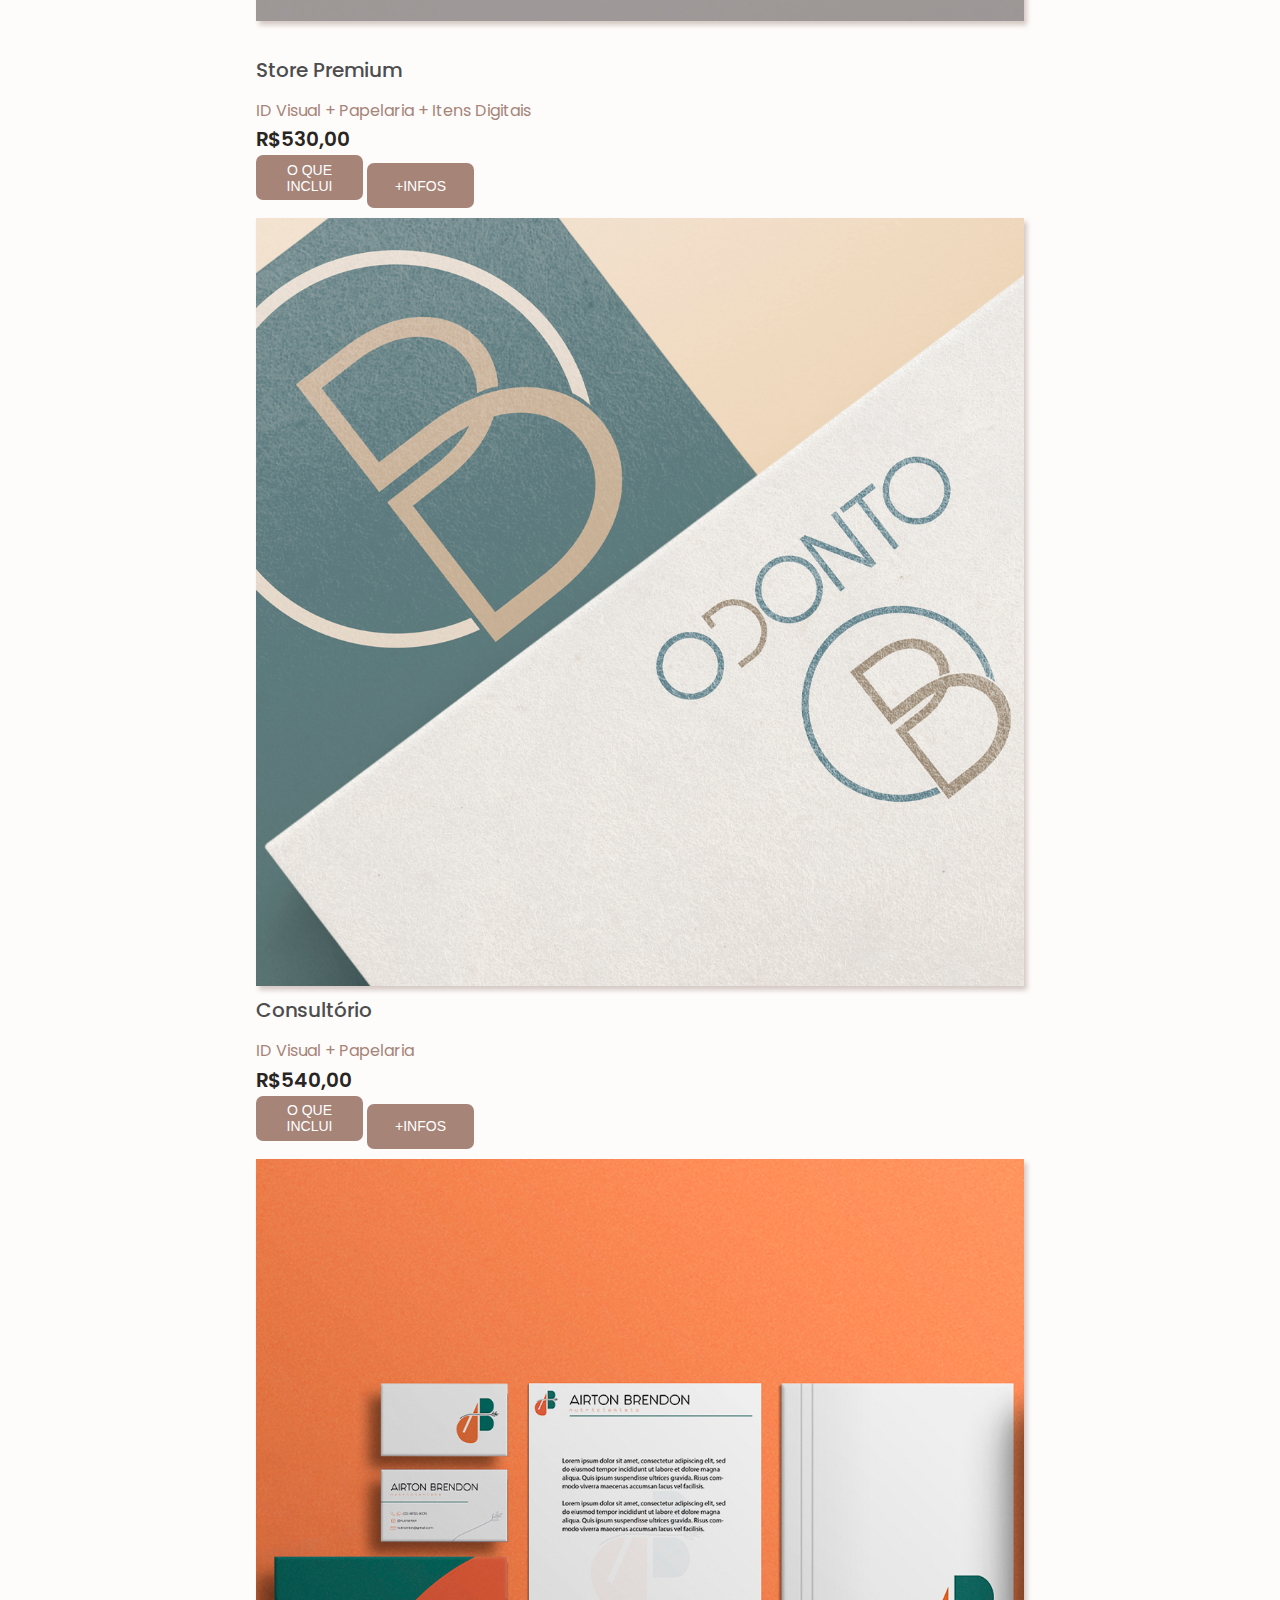
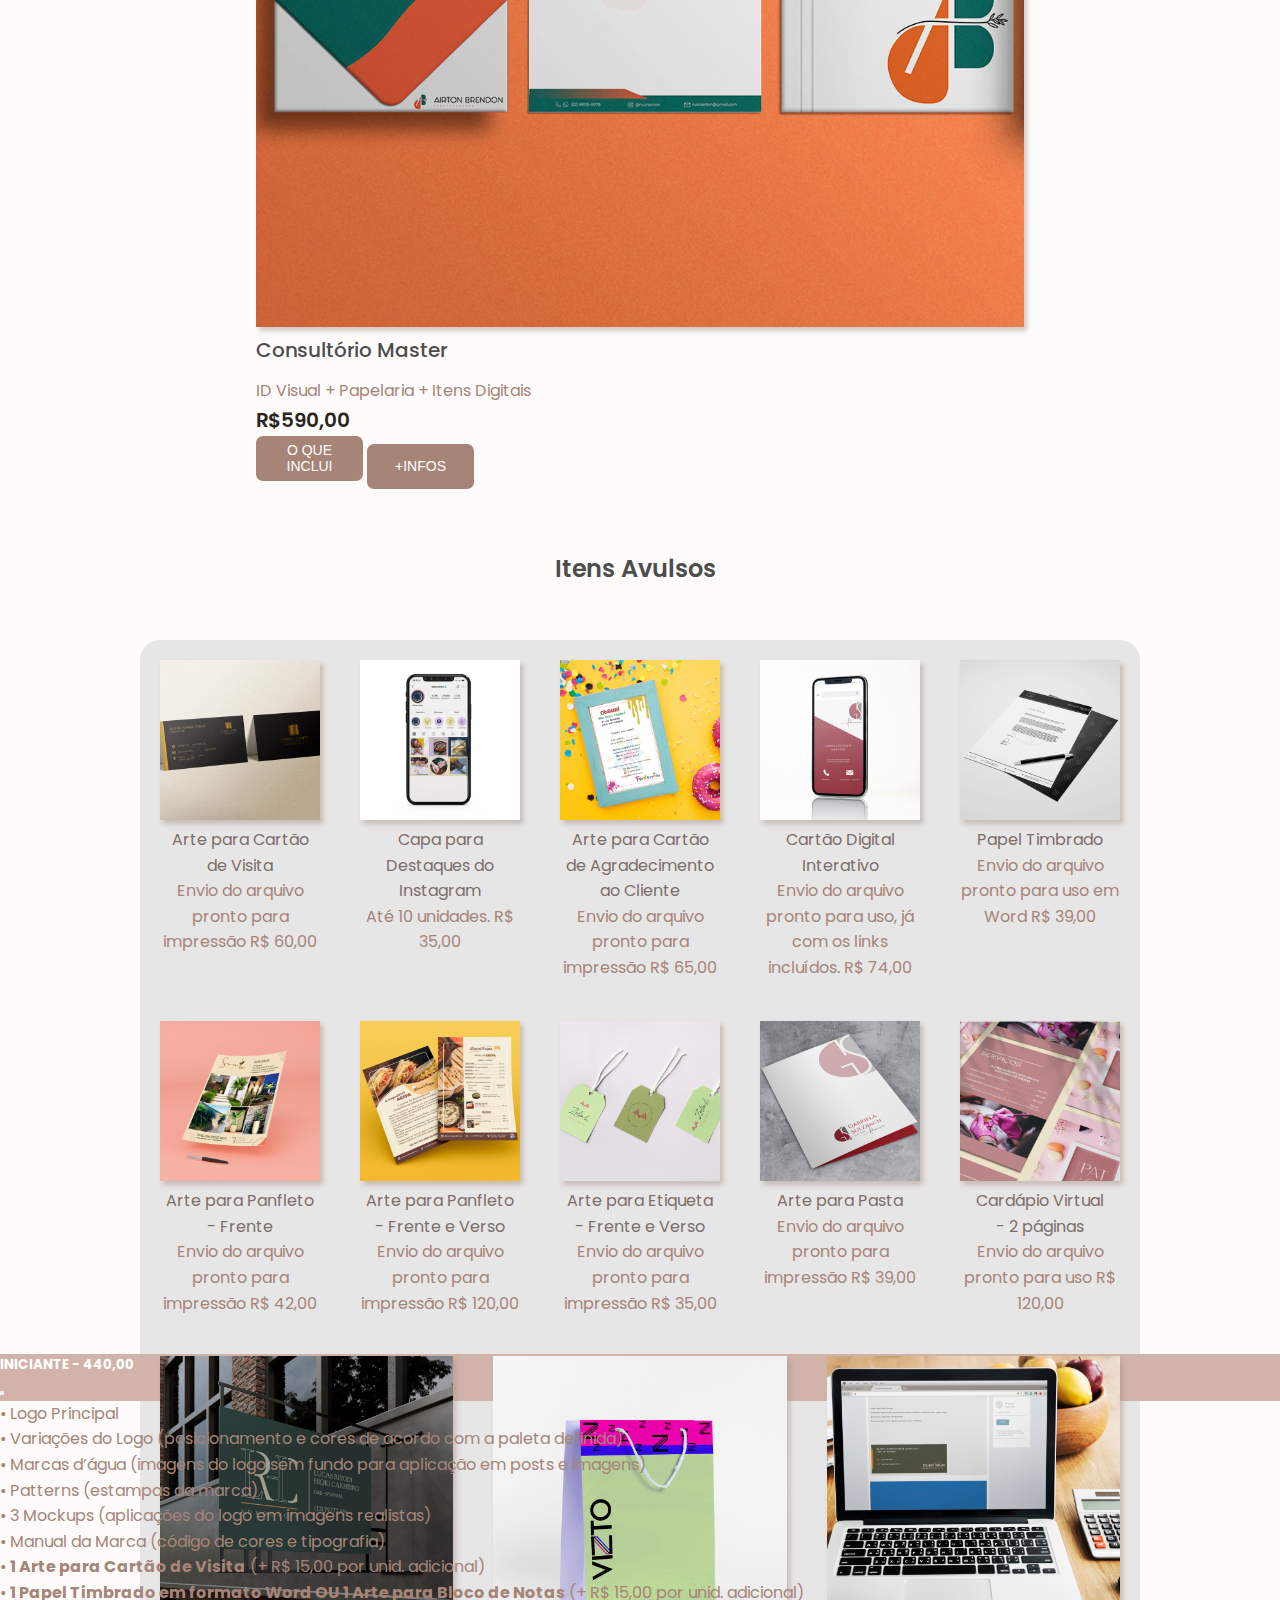
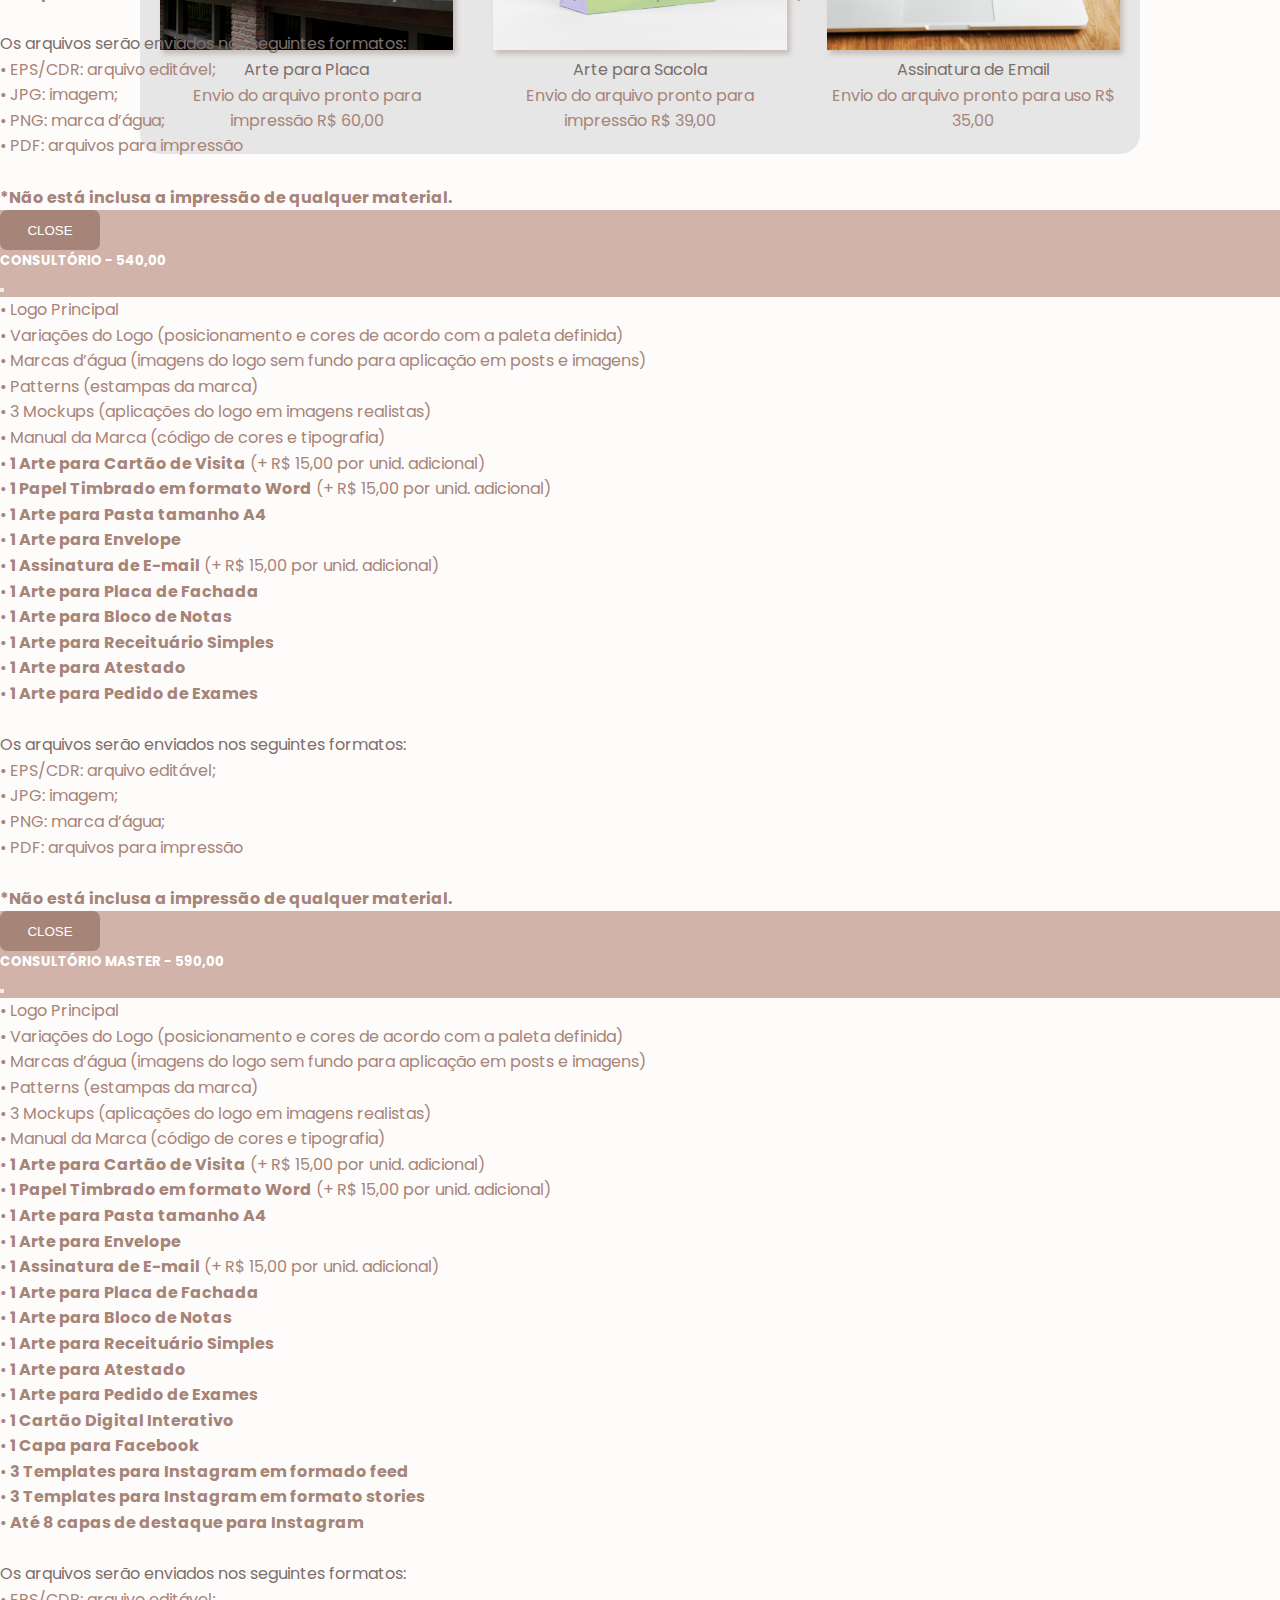
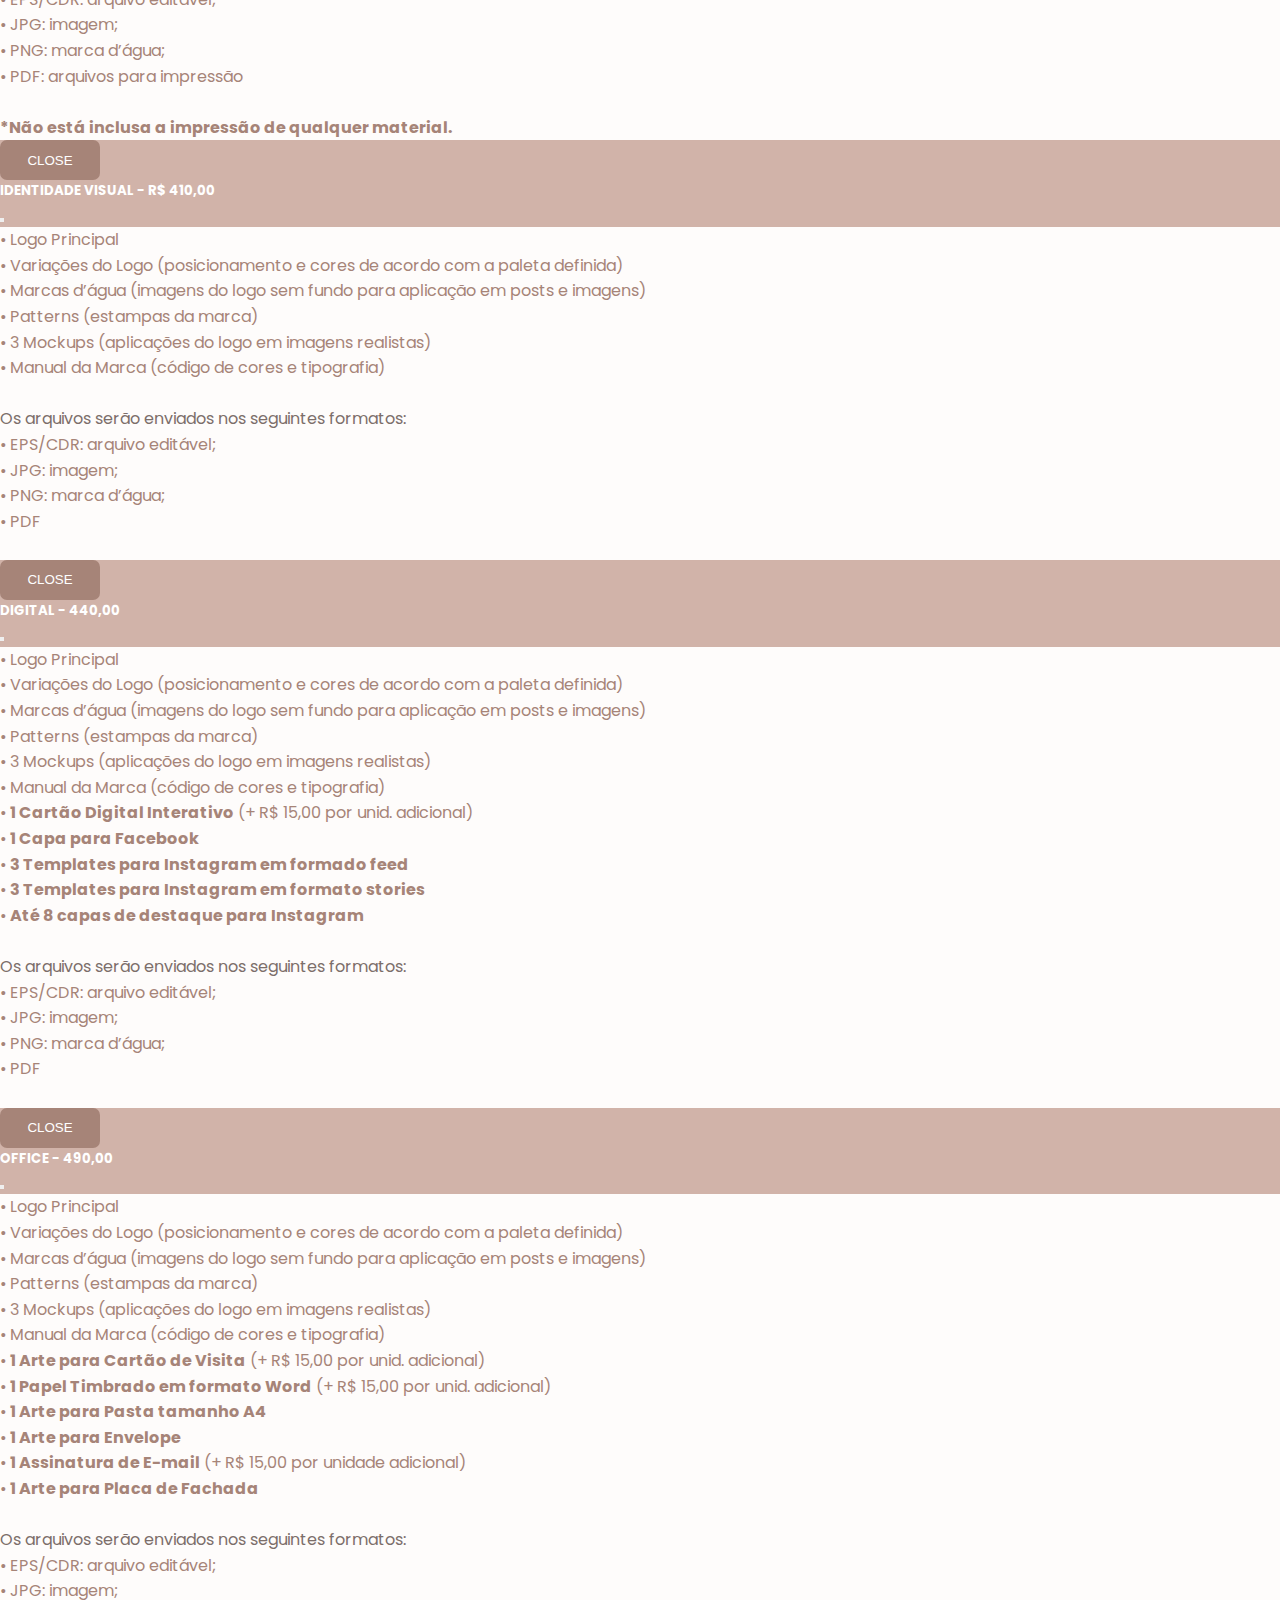
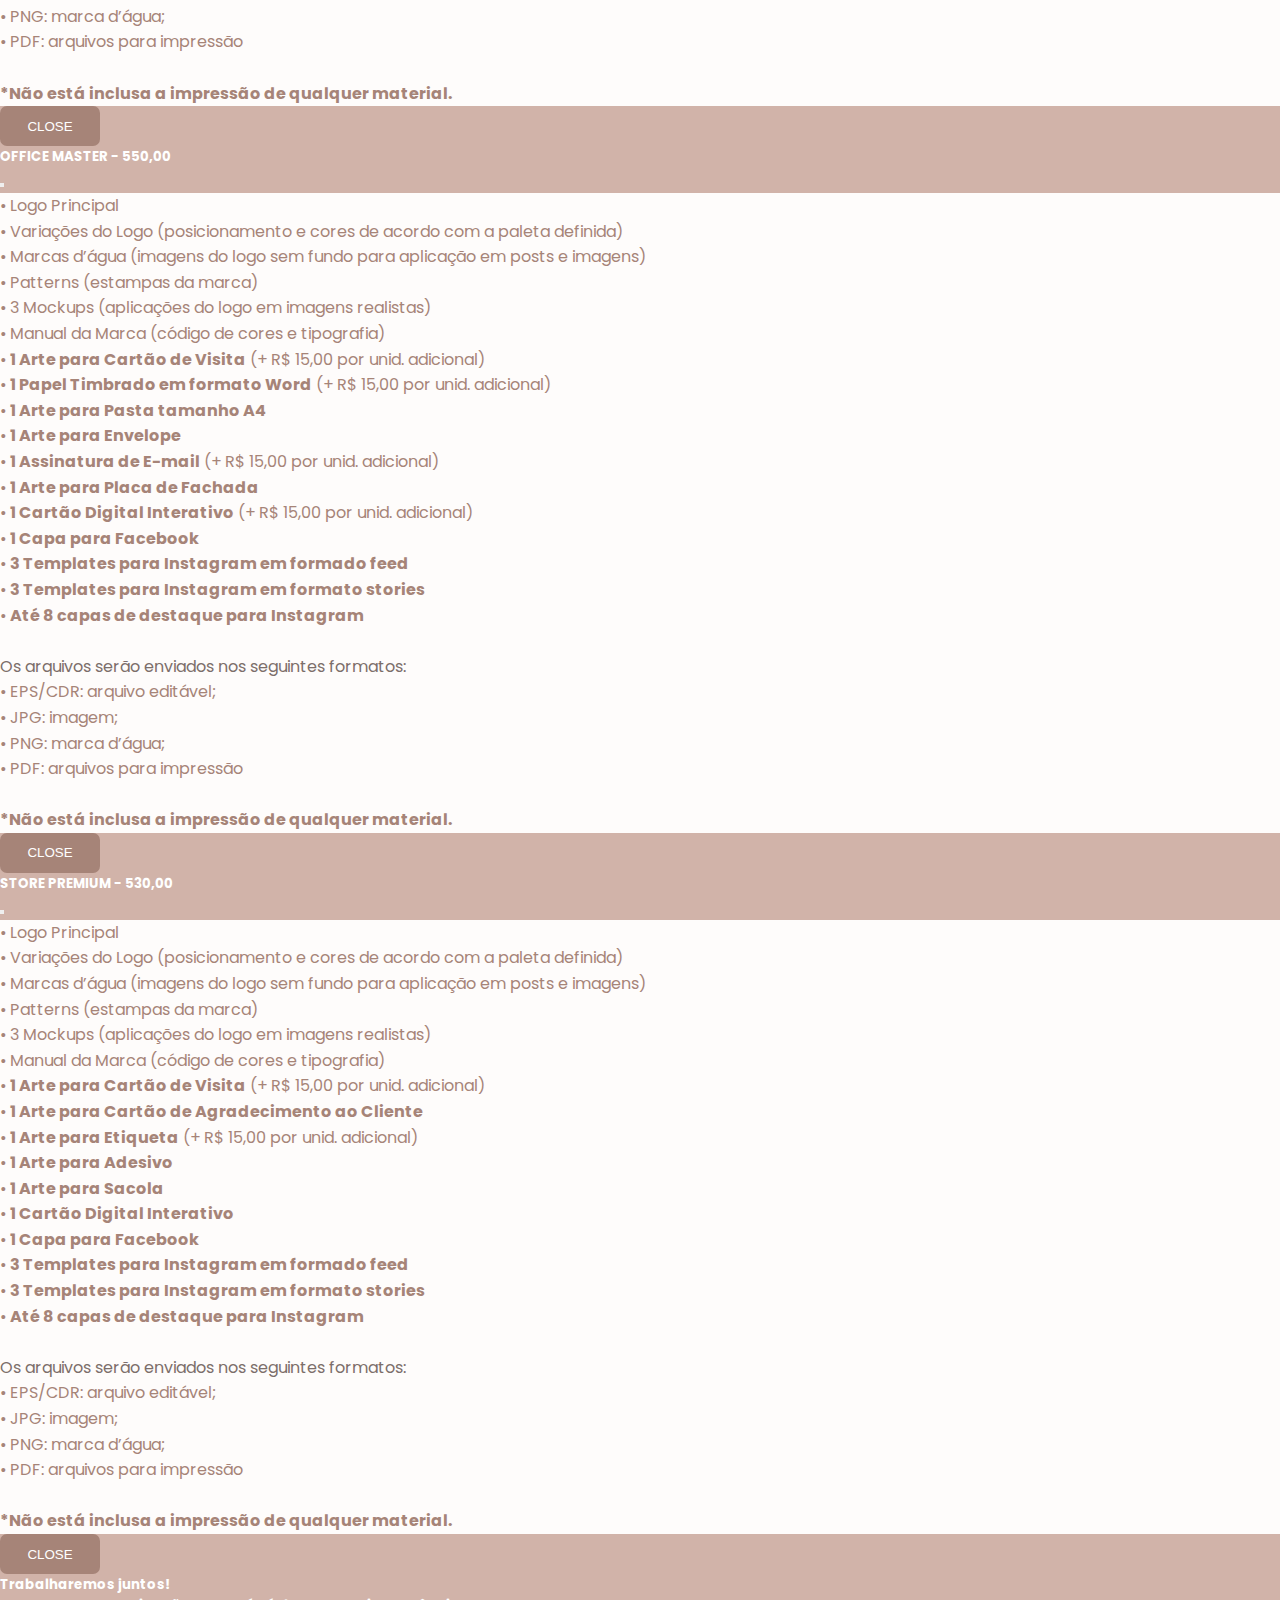
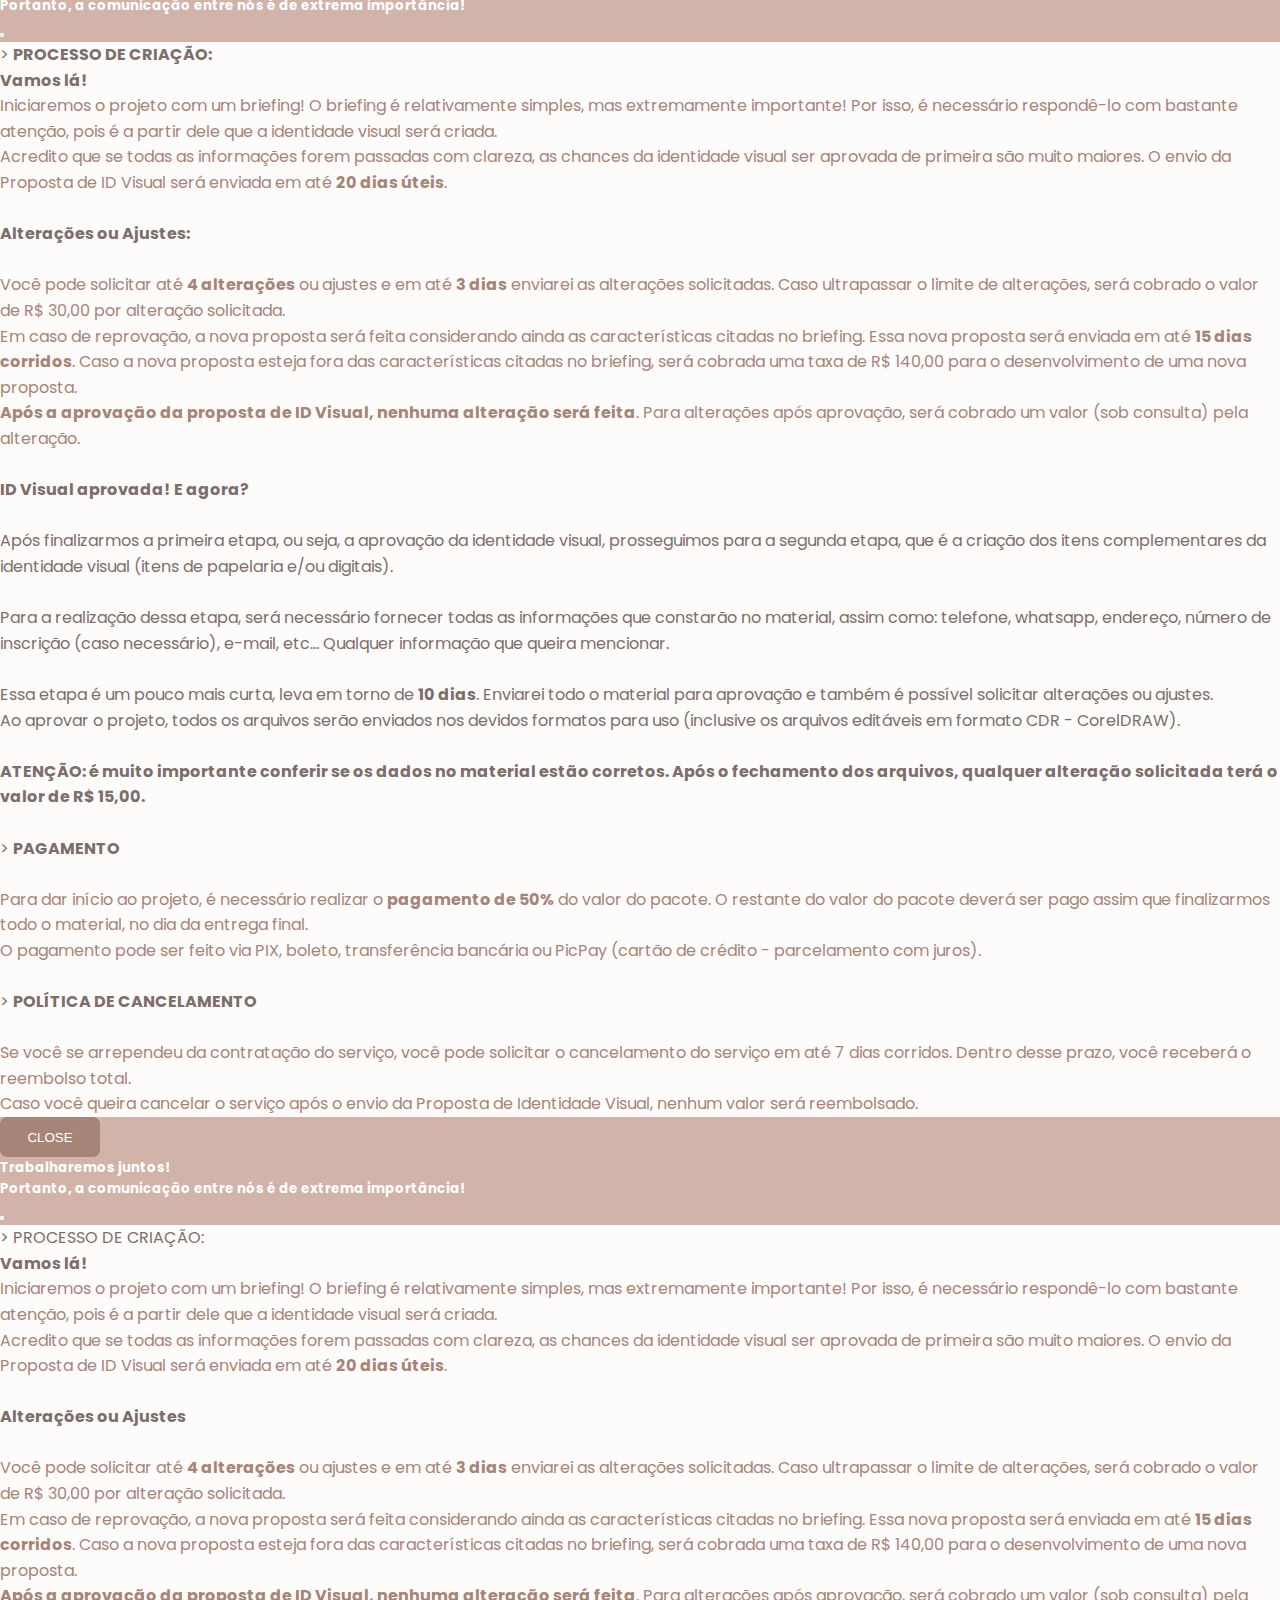
==== commit 5b091ed6: "add Iniciante to services and fix price" ====
--- a/serviços.html
+++ b/serviços.html
@@ -131,6 +131,24 @@
 
       <div class="col-sm-4 thumb__mg">
         <div class="img-thumbnail text-center">
+          <img src="assets/fotos-promo-produtos-serviços/INICIANTE.jpg" class="rounded img-rouded">
+          <div class="caption text-center">
+            <p class="home__subtitle">Iniciante</p>
+            <span class="skills__subtitle">ID Visual + Papelaria + Itens Digitais</span>
+            <h3 class="skills__title">R$440,00</h3>
+              <button type="button" class=" promo-button" data-bs-toggle="modal" data-bs-target="#exampleModaliniciante">
+                O que inclui
+              </button>
+
+              <button type="button" class=" promo-button " data-bs-toggle="modal" data-bs-target="#exampleModalreg">
+                +Infos
+              </button>
+          </div>
+        </div>
+      </div>
+
+      <div class="col-sm-4 thumb__mg">
+        <div class="img-thumbnail text-center">
           <img src="assets/Pacotes-imgs/ID VISUAL.jpg" class="rounded img-rouded">
           <div class="caption text-center">
             <p class="home__subtitle">ID Visual</p>
@@ -153,7 +171,7 @@
           <div class="caption text-center">
             <p class="home__subtitle">Digital</p>
             <span class="skills__subtitle">ID Visual + Itens Digitais</span>
-            <h3 class="skills__title">R$440,00</h3>
+            <h3 class="skills__title">R$480,00</h3>
             <button type="button" class="promo-button" data-bs-toggle="modal" data-bs-target="#exampleModal2">
               O que inclui
             </button>
@@ -377,6 +395,66 @@
 </main>
 
 <!-- Scrollable modal -->
+
+<div class="modal fade " id="exampleModaliniciante" tabindex="-1" aria-labelledby="exampleModalLabel" aria-hidden="true">
+  <div class="modal-dialog modal-lg">
+    <div class="modal-content">
+      <div class="modal-header">
+        <h5 class="modal-title" id="exampleModalLabel">INICIANTE - 440,00</h5>
+        <button type="button" class="btn-close" data-bs-dismiss="modal" aria-label="Close"></button>
+      </div>
+      <div class="modal-body">
+        
+          <h1 class="skills__title text-center">
+            </h1>
+            <!-- <p class="skills__link">Ao adquirir esse pacote, você receberá os seguintes arquivos:</p> -->
+            
+                
+                  <span class="skills__subtitle">
+                    • Logo Principal
+                    <br>
+                    • Variações do Logo (posicionamento e cores de acordo com a paleta definida)
+                    <br>
+                    • Marcas d’água (imagens do logo sem fundo para aplicação em posts e imagens)
+                    <br>
+                    • Patterns (estampas da marca)
+                    <br>
+                    • 3 Mockups (aplicações do logo em imagens realistas)
+                    <br>
+                    • Manual da Marca (código de cores e tipografia)
+                    <br>
+                    • <strong>1 Arte para Cartão de Visita</strong> (+ R$ 15,00 por unid. adicional)
+                    <br>
+                    • <strong>1 Papel Timbrado em formato Word OU 1 Arte para Bloco de Notas</strong> (+ R$ 15,00 por unid. adicional)
+                    <br>
+                  </span>
+                
+                  <br>
+            Os arquivos serão enviados nos seguintes formatos:
+
+                <span class="skills__subtitle">
+                  <br>
+                  • EPS/CDR: arquivo editável;
+                  <br>
+                  • JPG: imagem;
+                  <br>
+                  • PNG: marca d’água;
+                  <br>
+                  • PDF: arquivos para impressão
+                  <br><br>
+                  <strong>*Não está inclusa a impressão de qualquer material.</strong>
+                </span>
+          
+        
+      </div>
+      <div class="modal-footer">
+        <button type="button" class="modal-button btn btn-secondary" data-bs-dismiss="modal">Close</button>
+        
+      </div>
+    </div>
+  </div>
+</div>
+
 <div class="modal fade " id="exampleModal" tabindex="-1" aria-labelledby="exampleModalLabel" aria-hidden="true">
   <div class="modal-dialog modal-lg">
     <div class="modal-content">
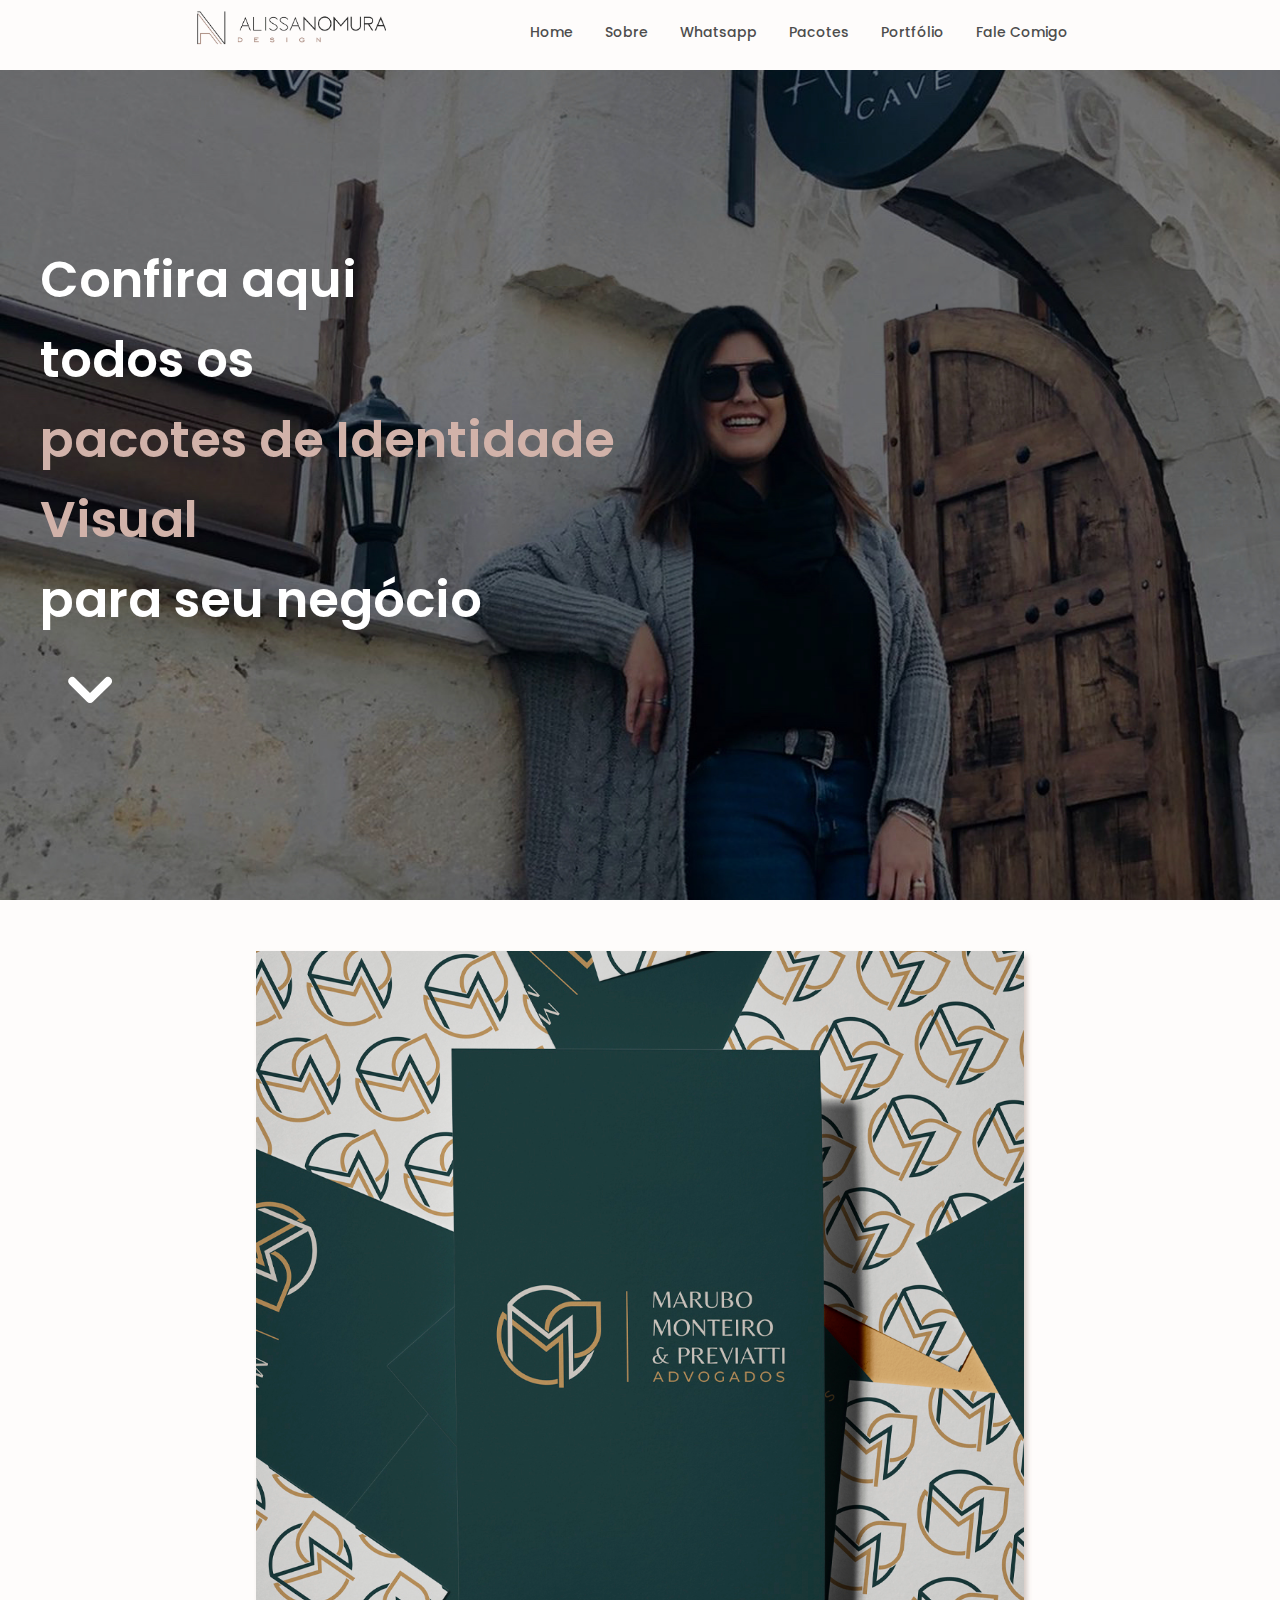
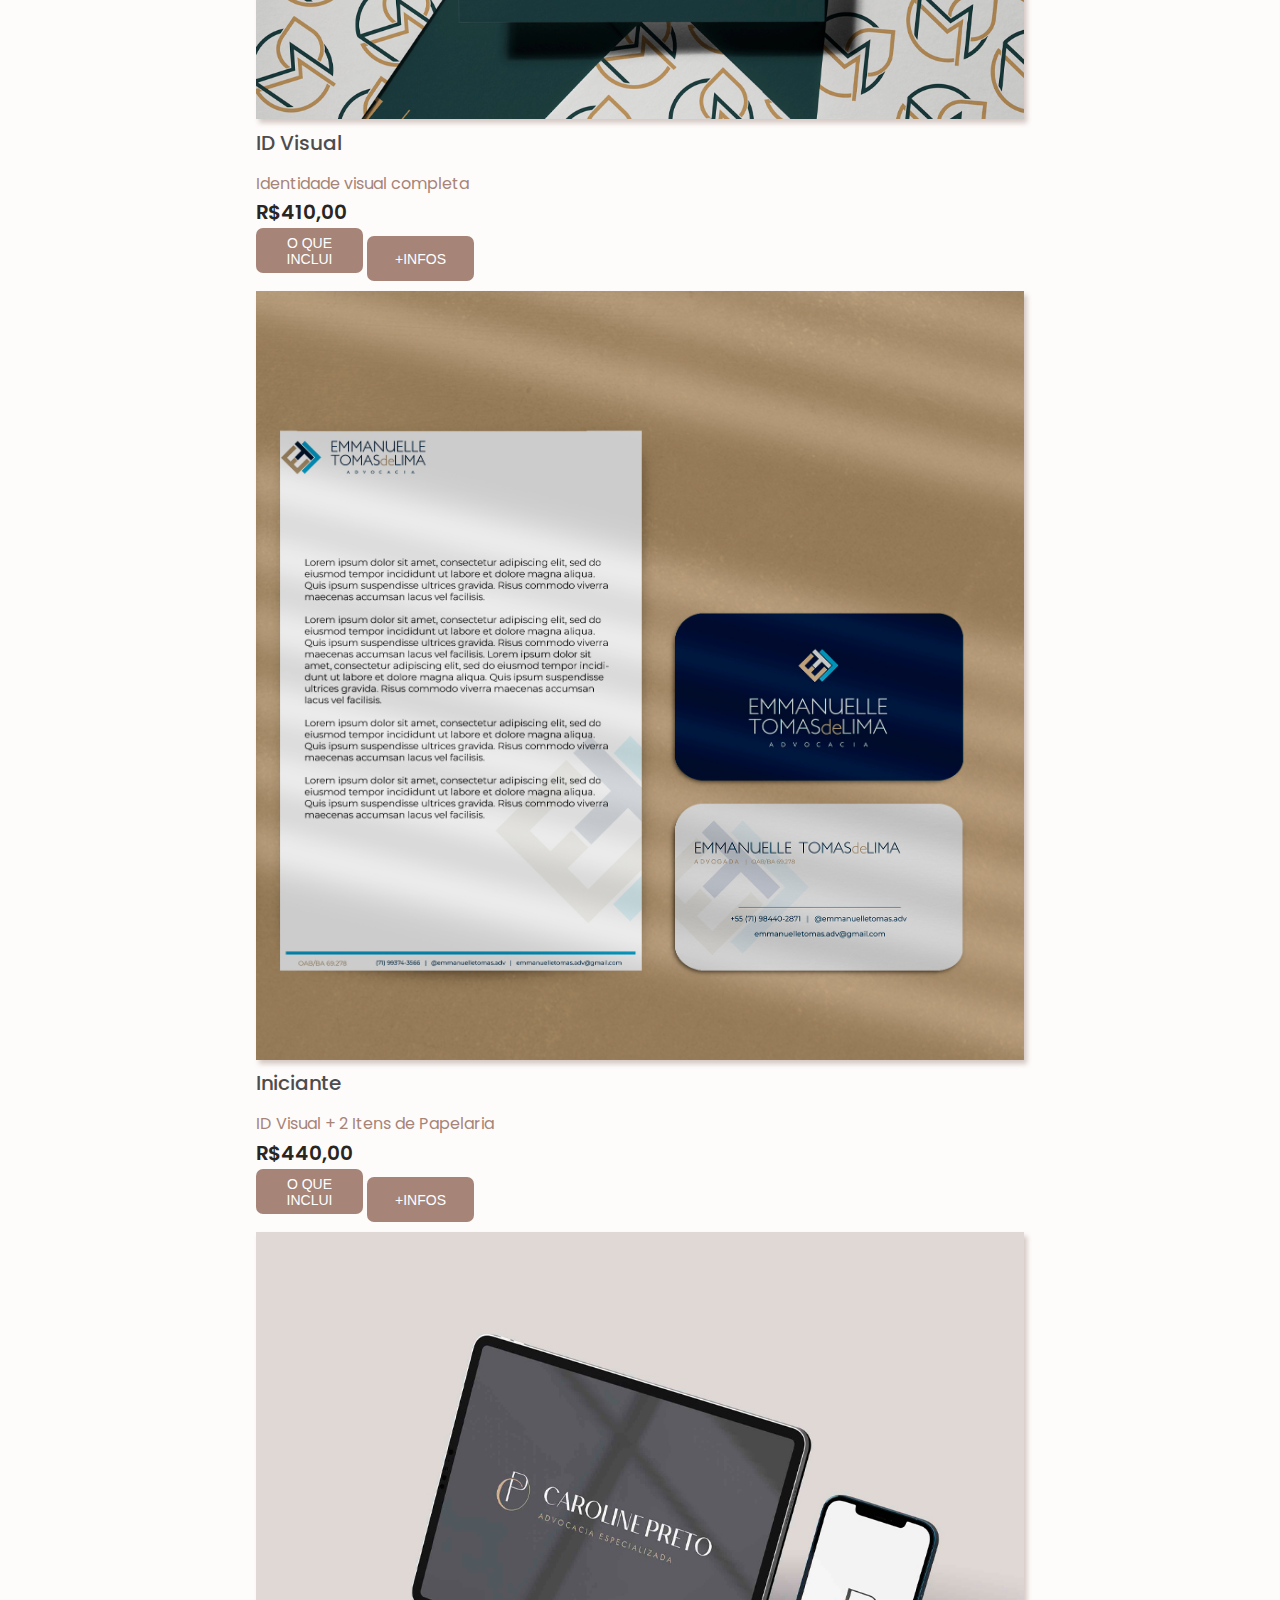
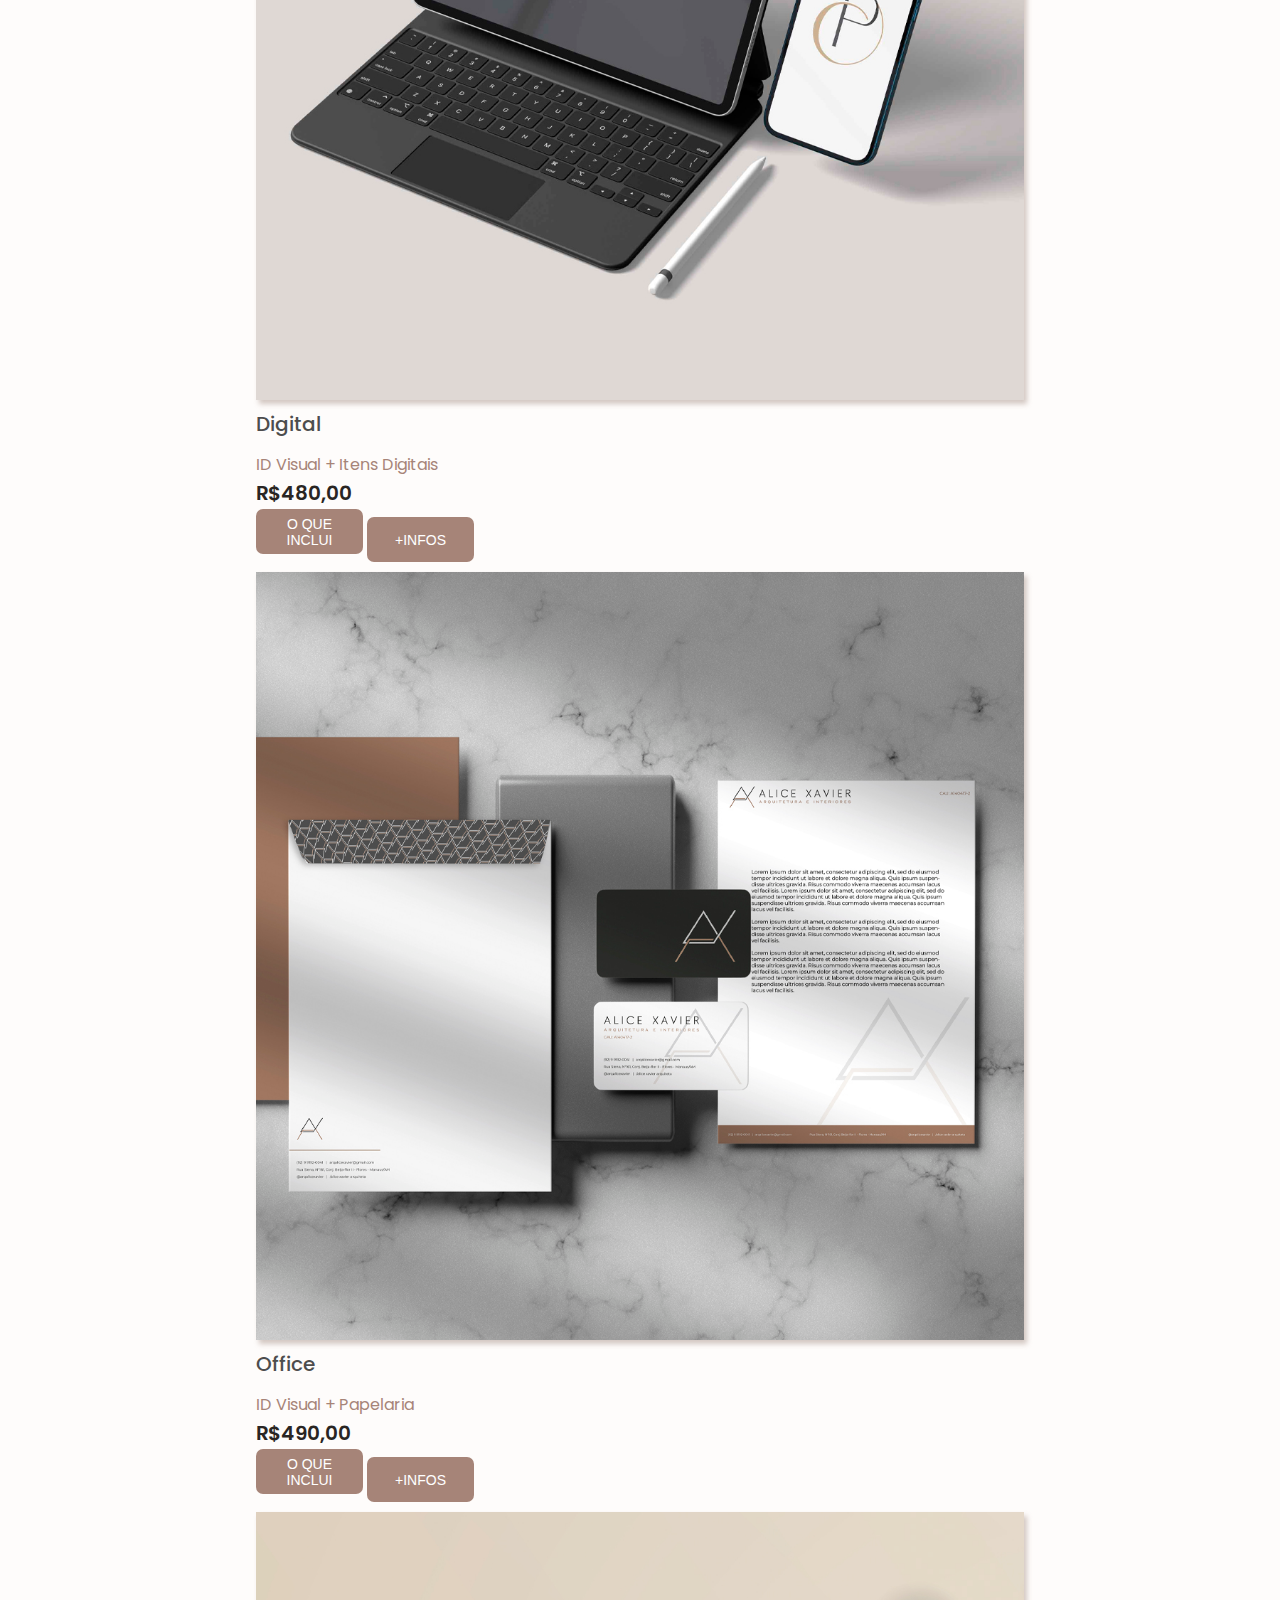
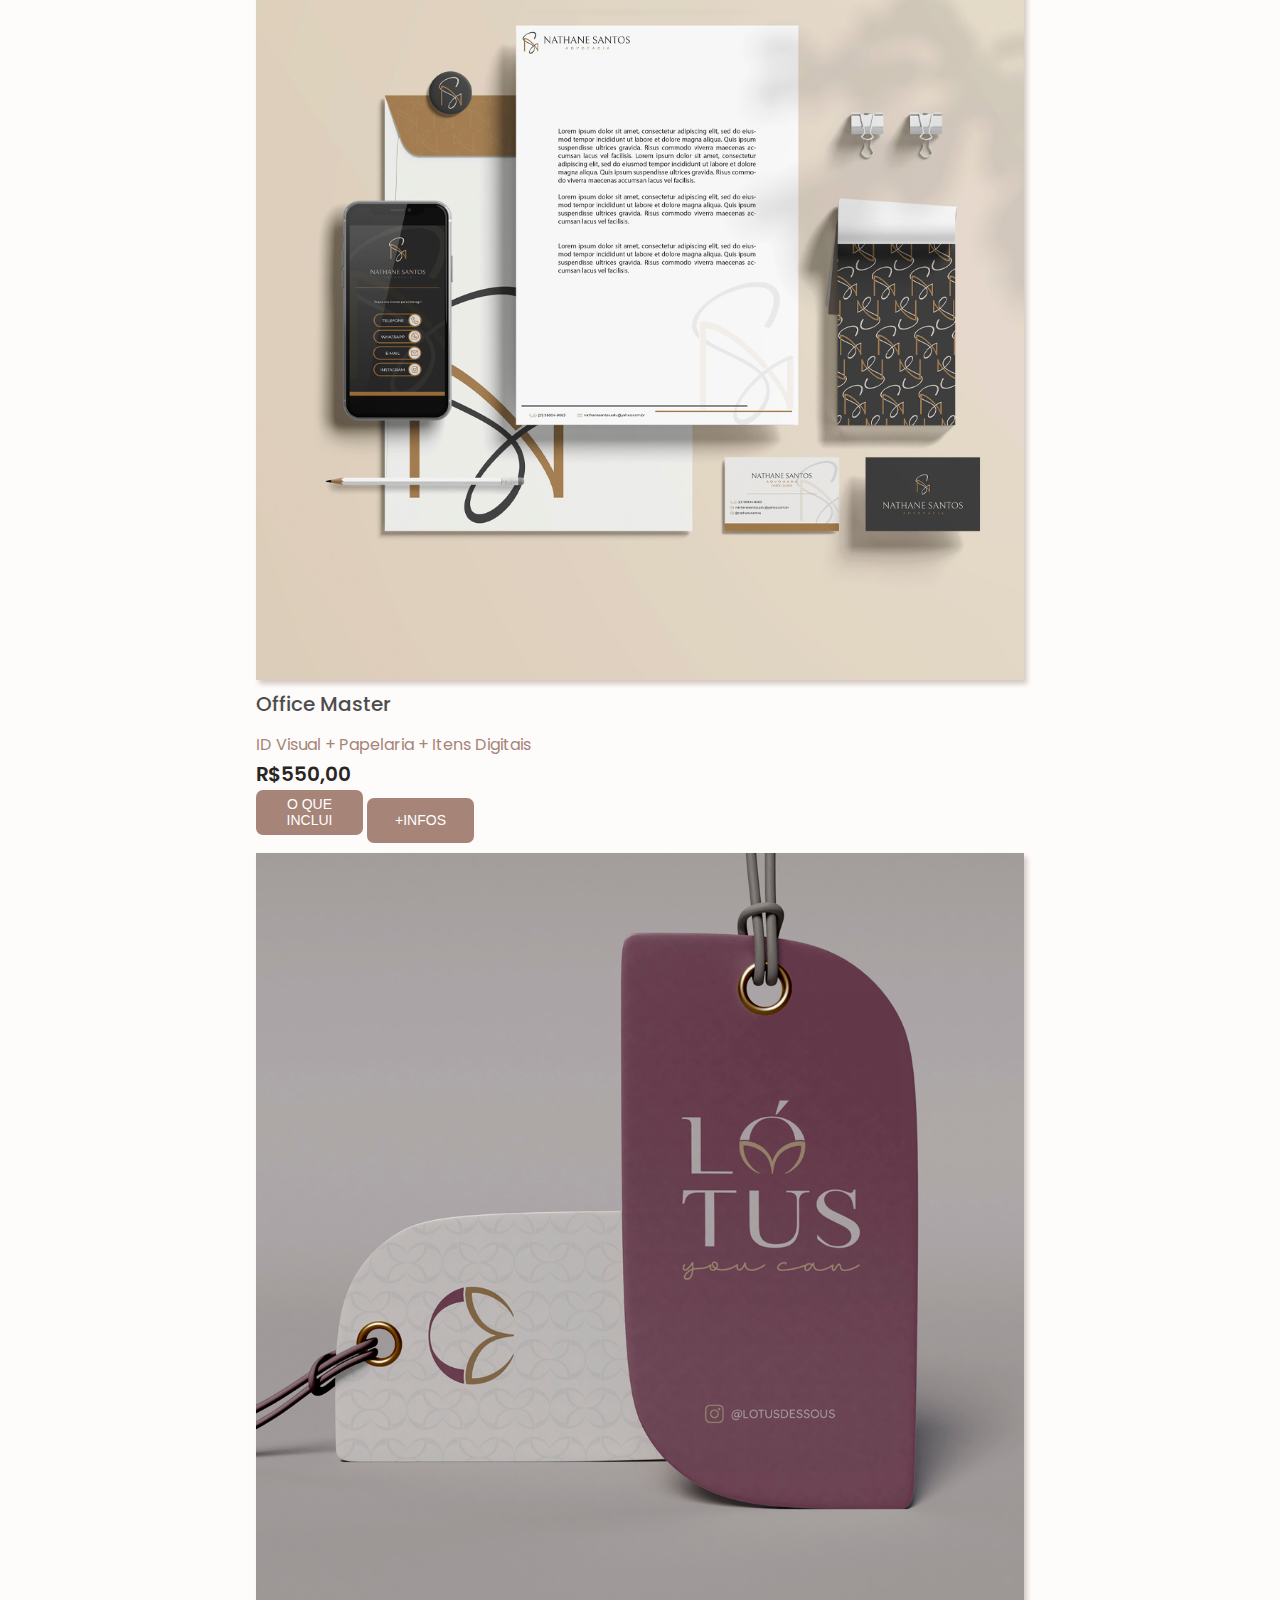
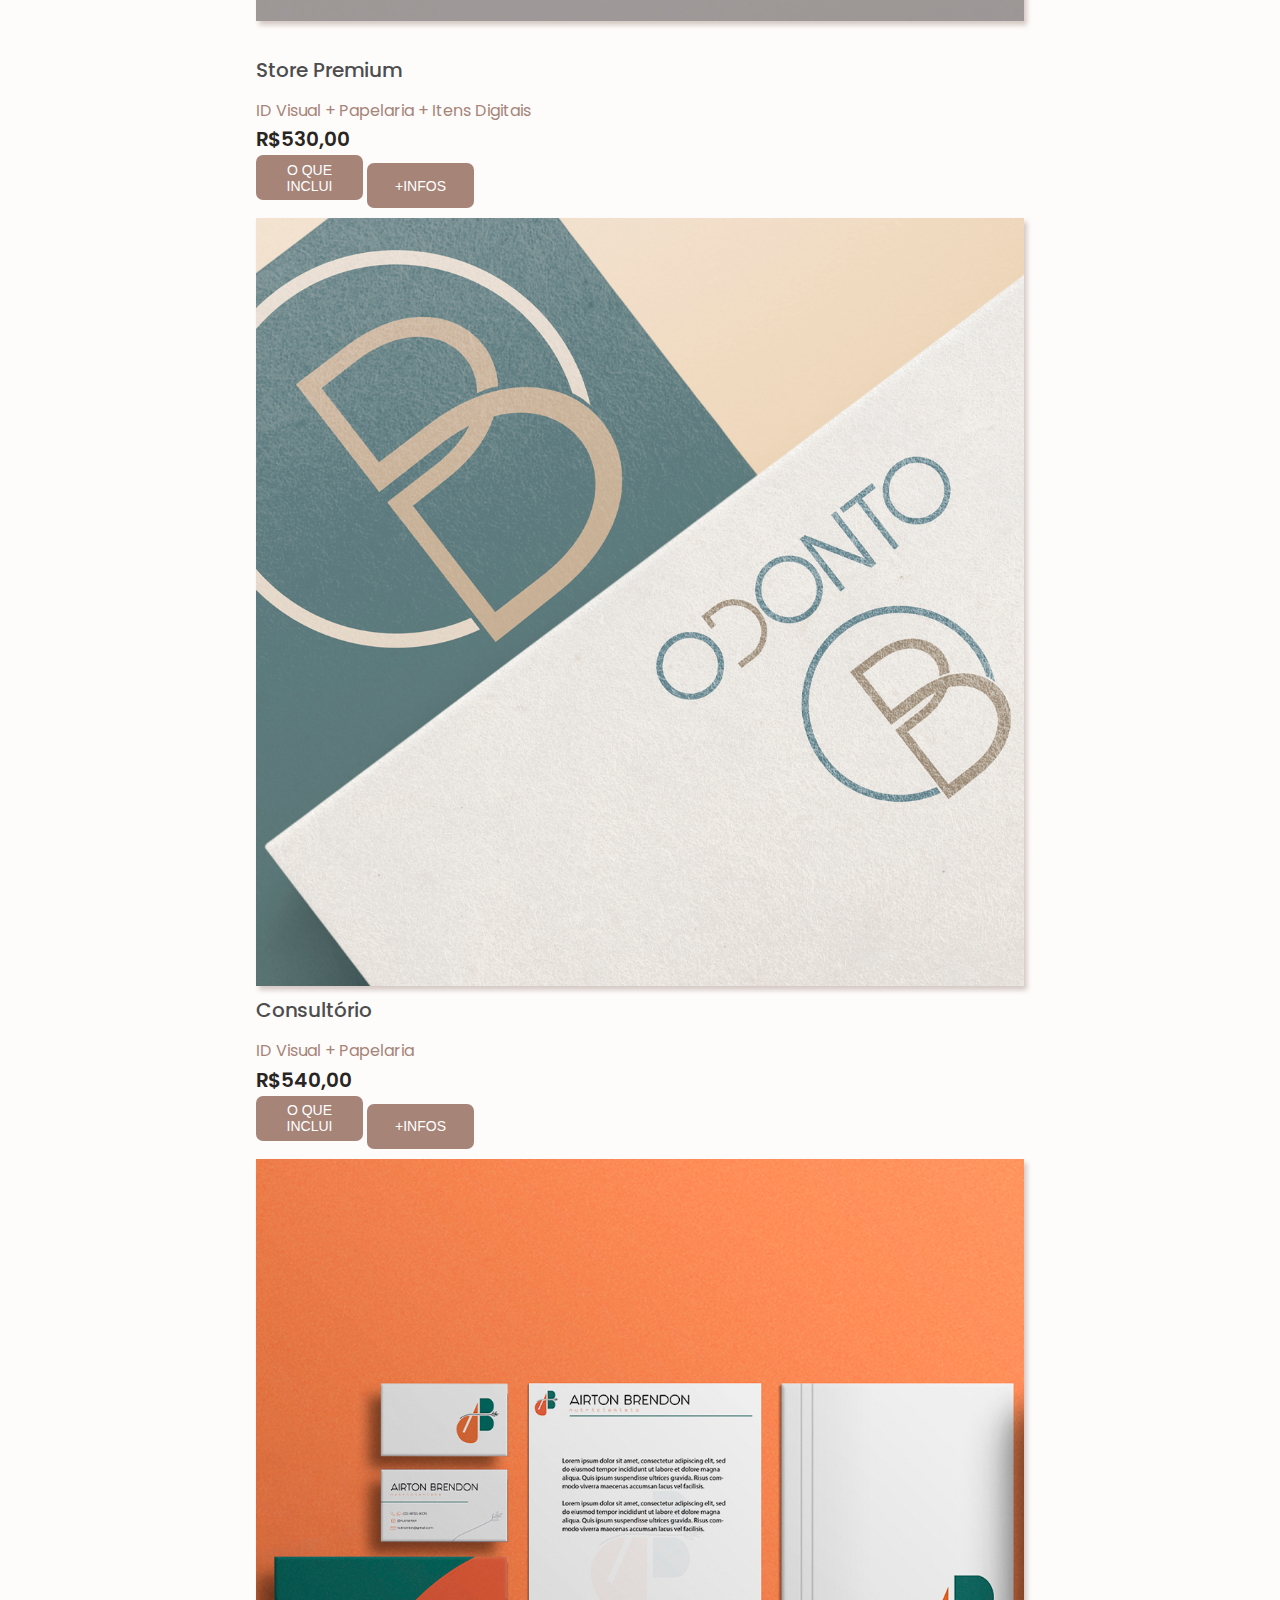
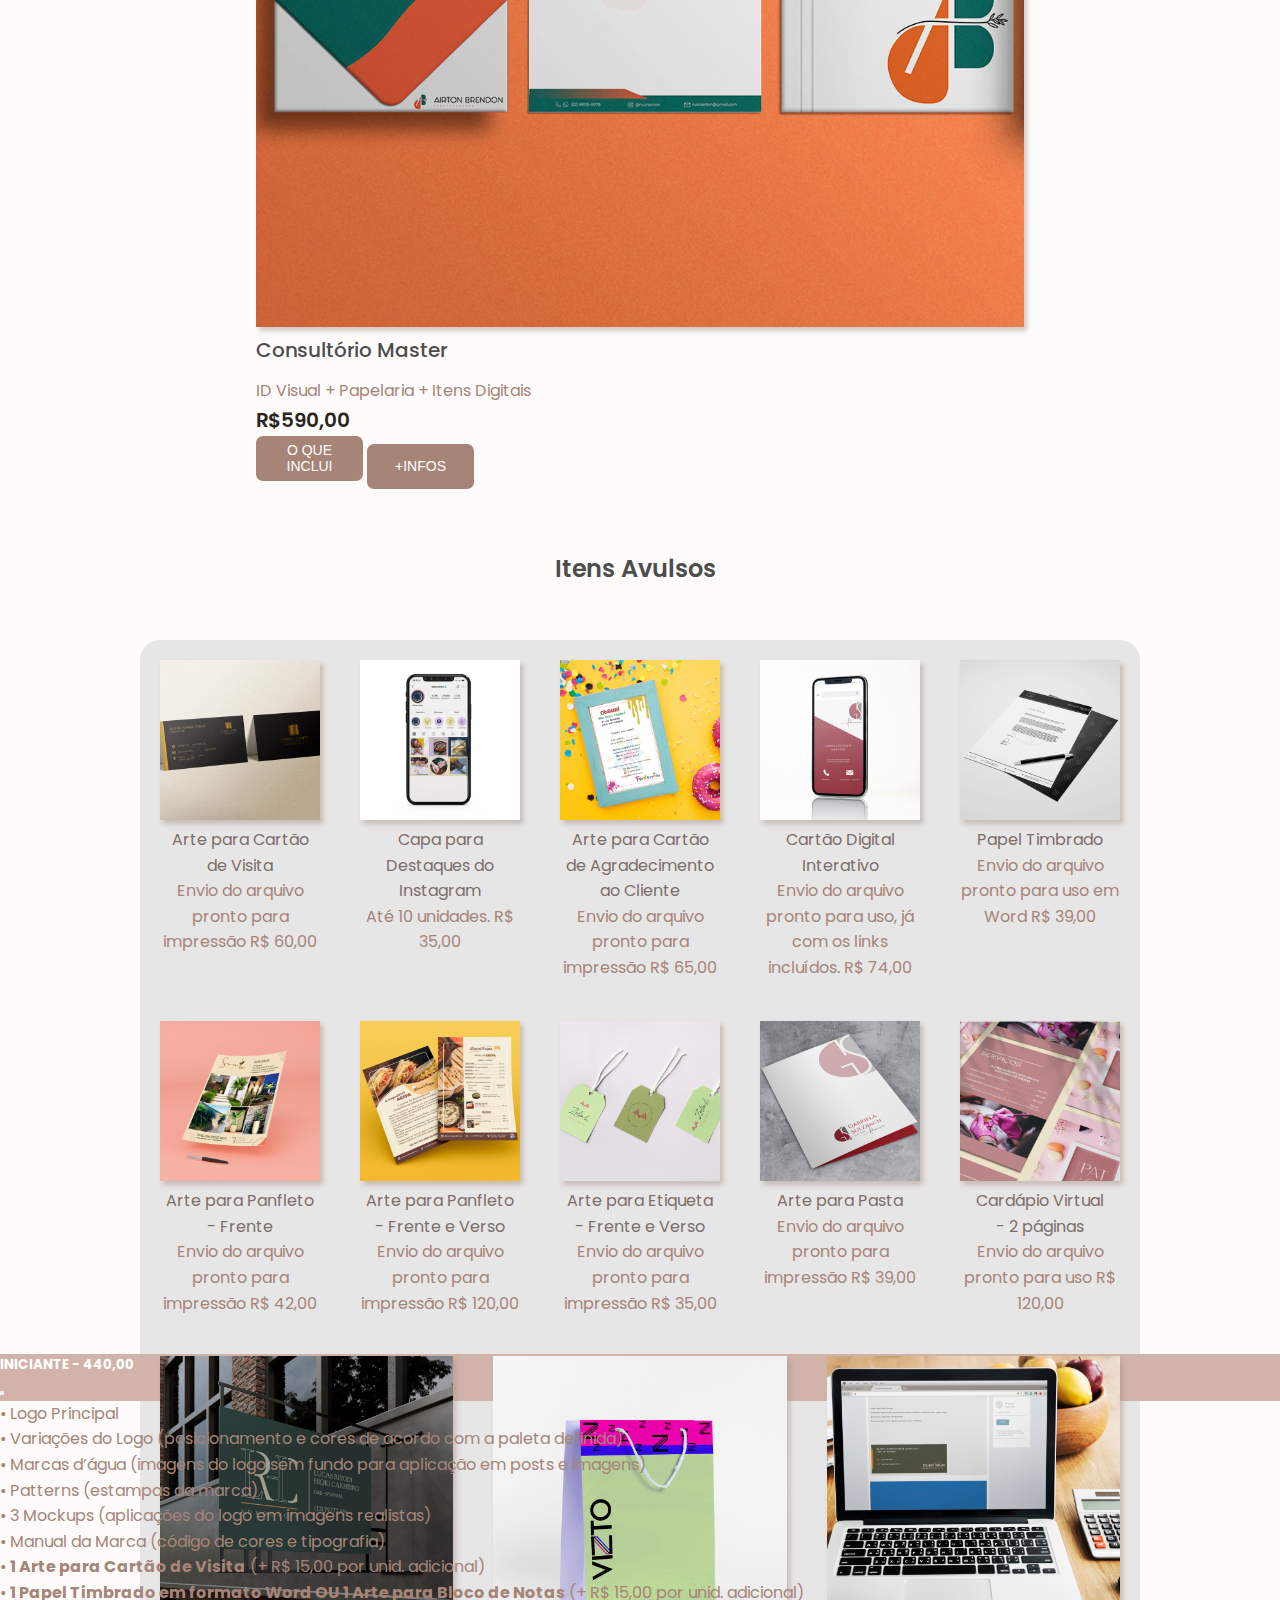
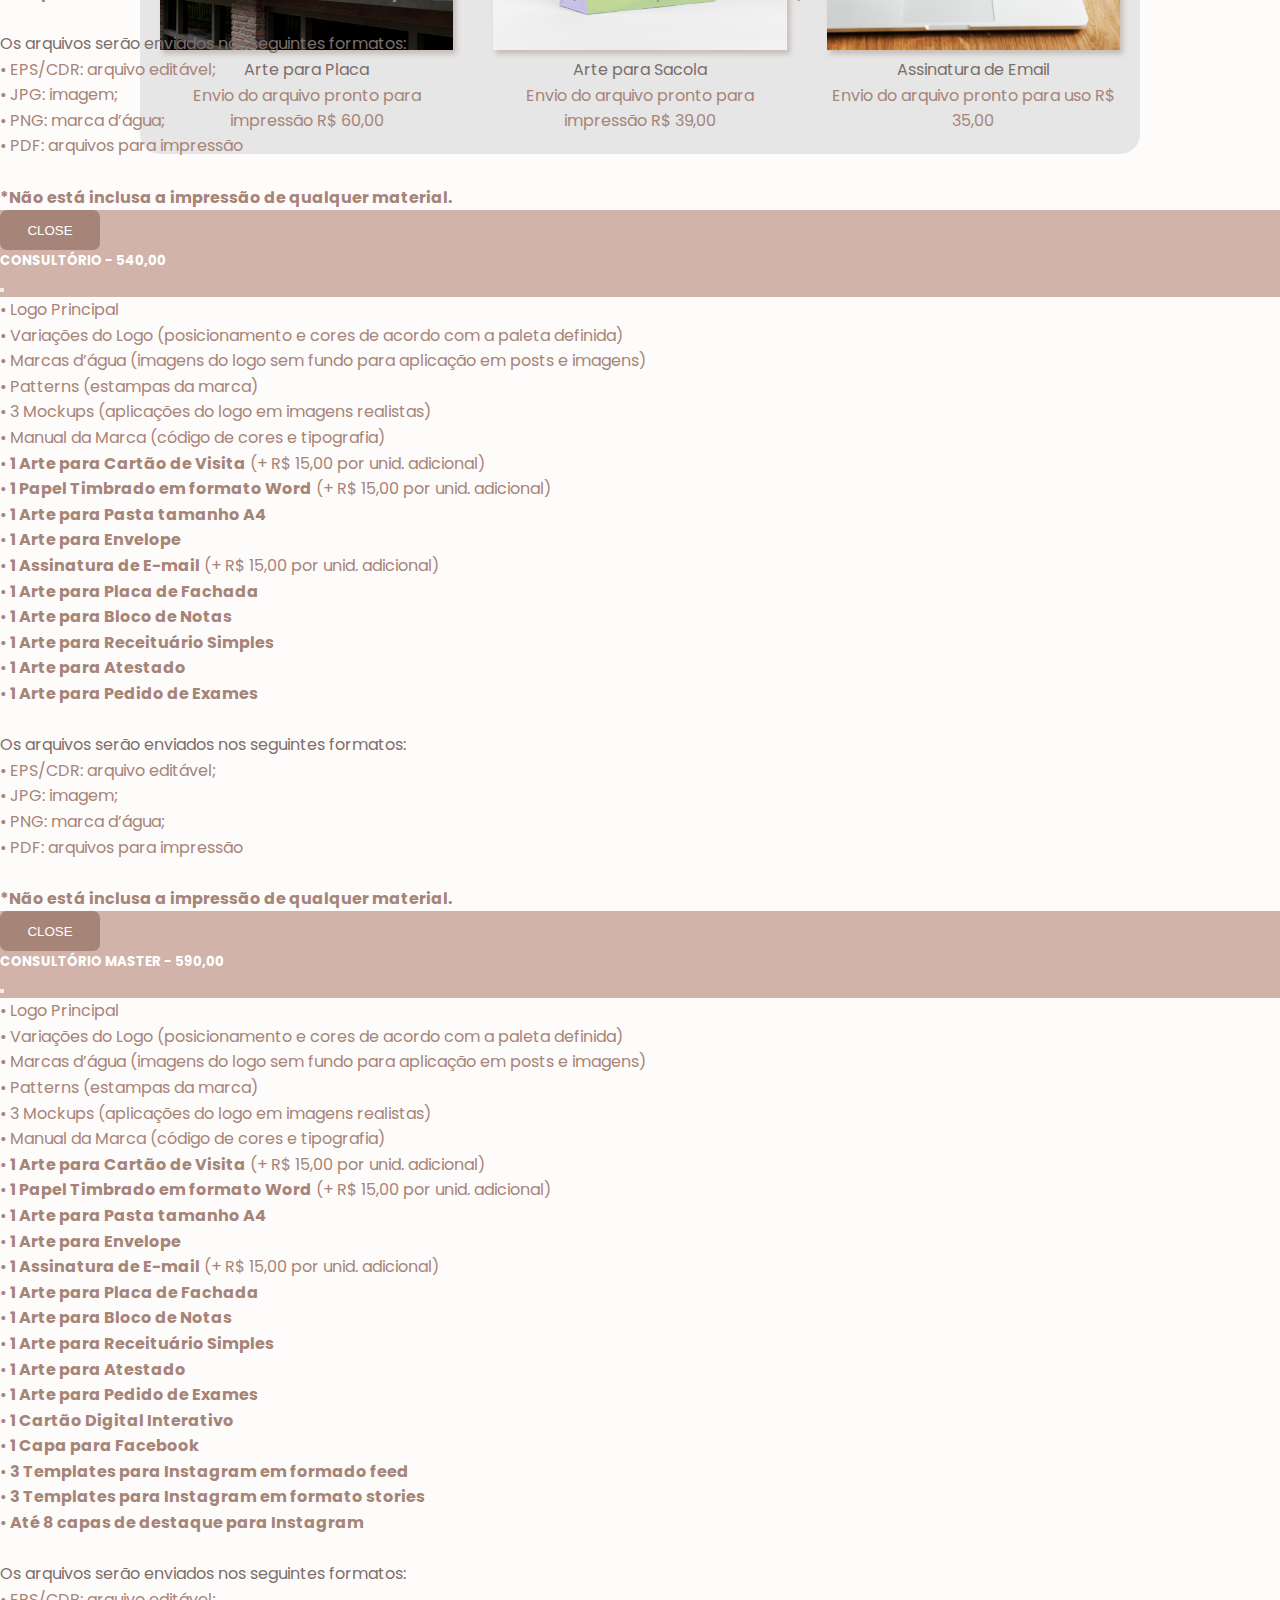
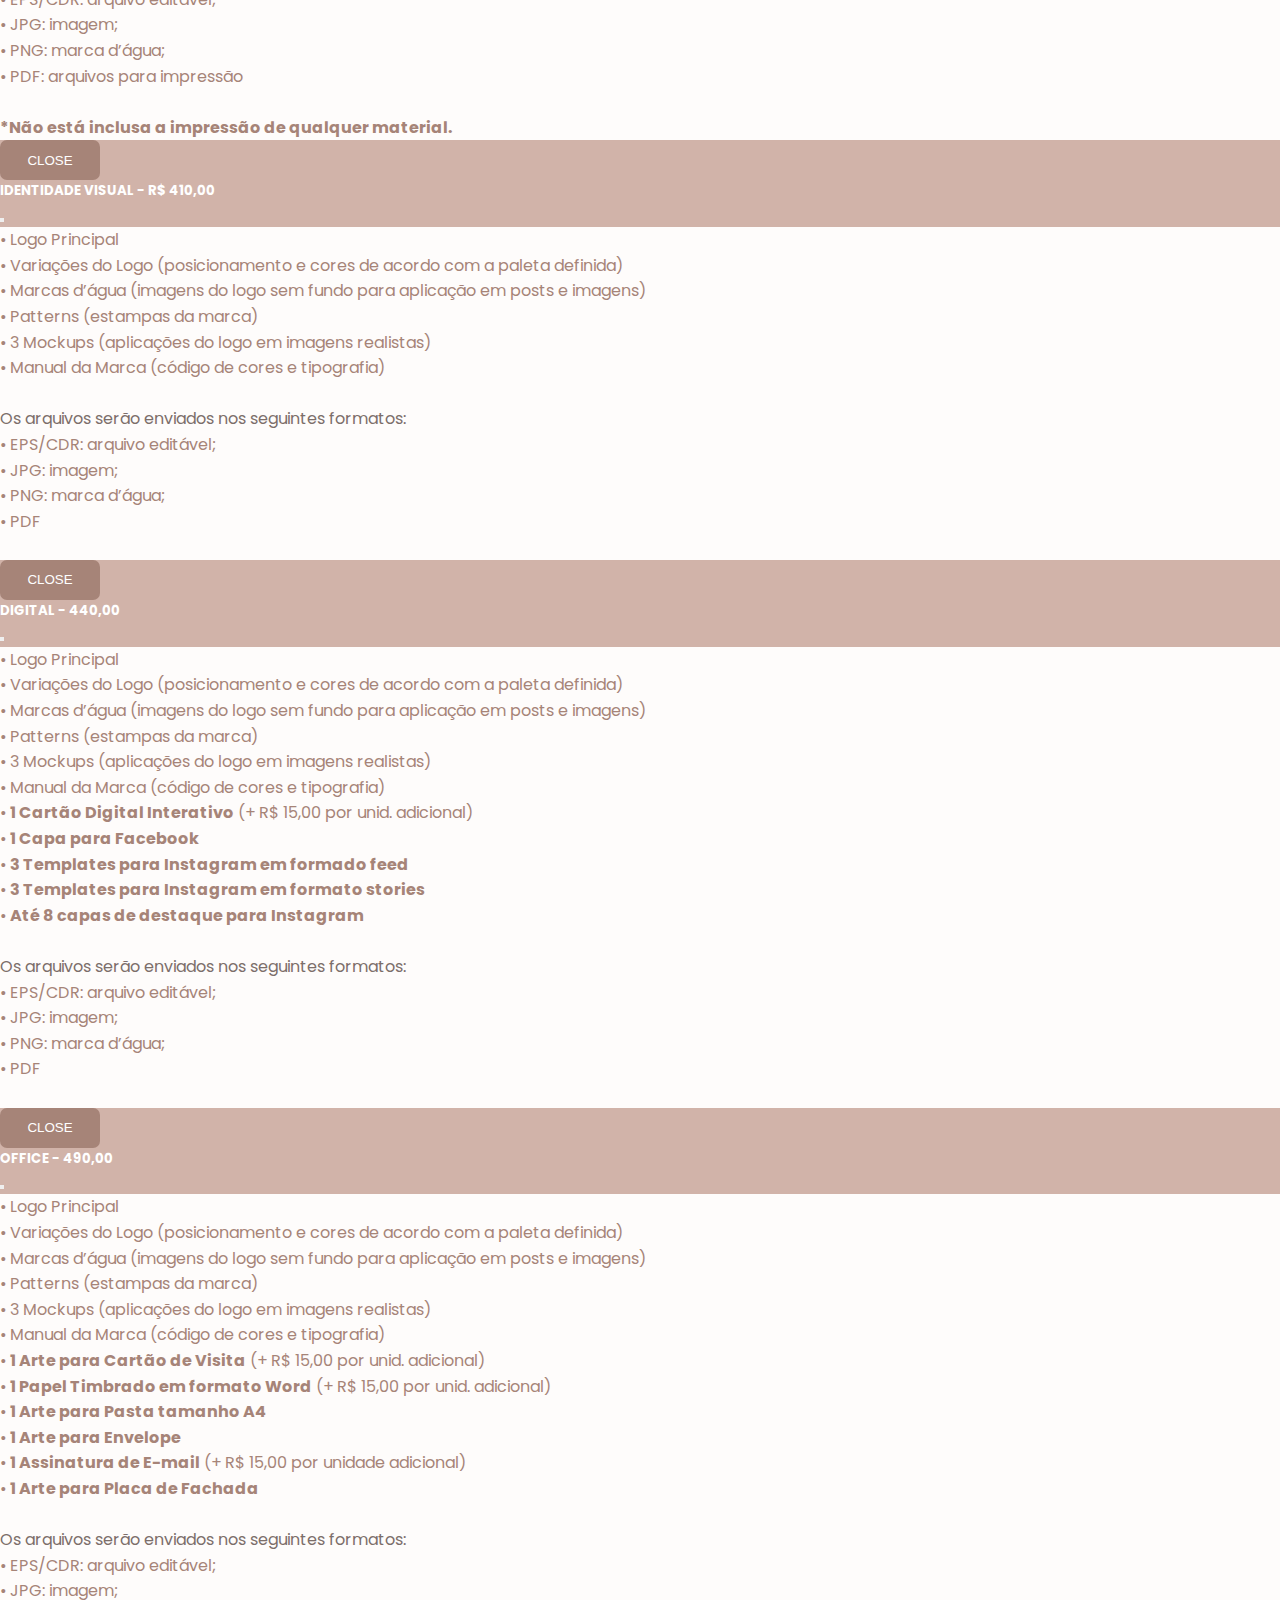
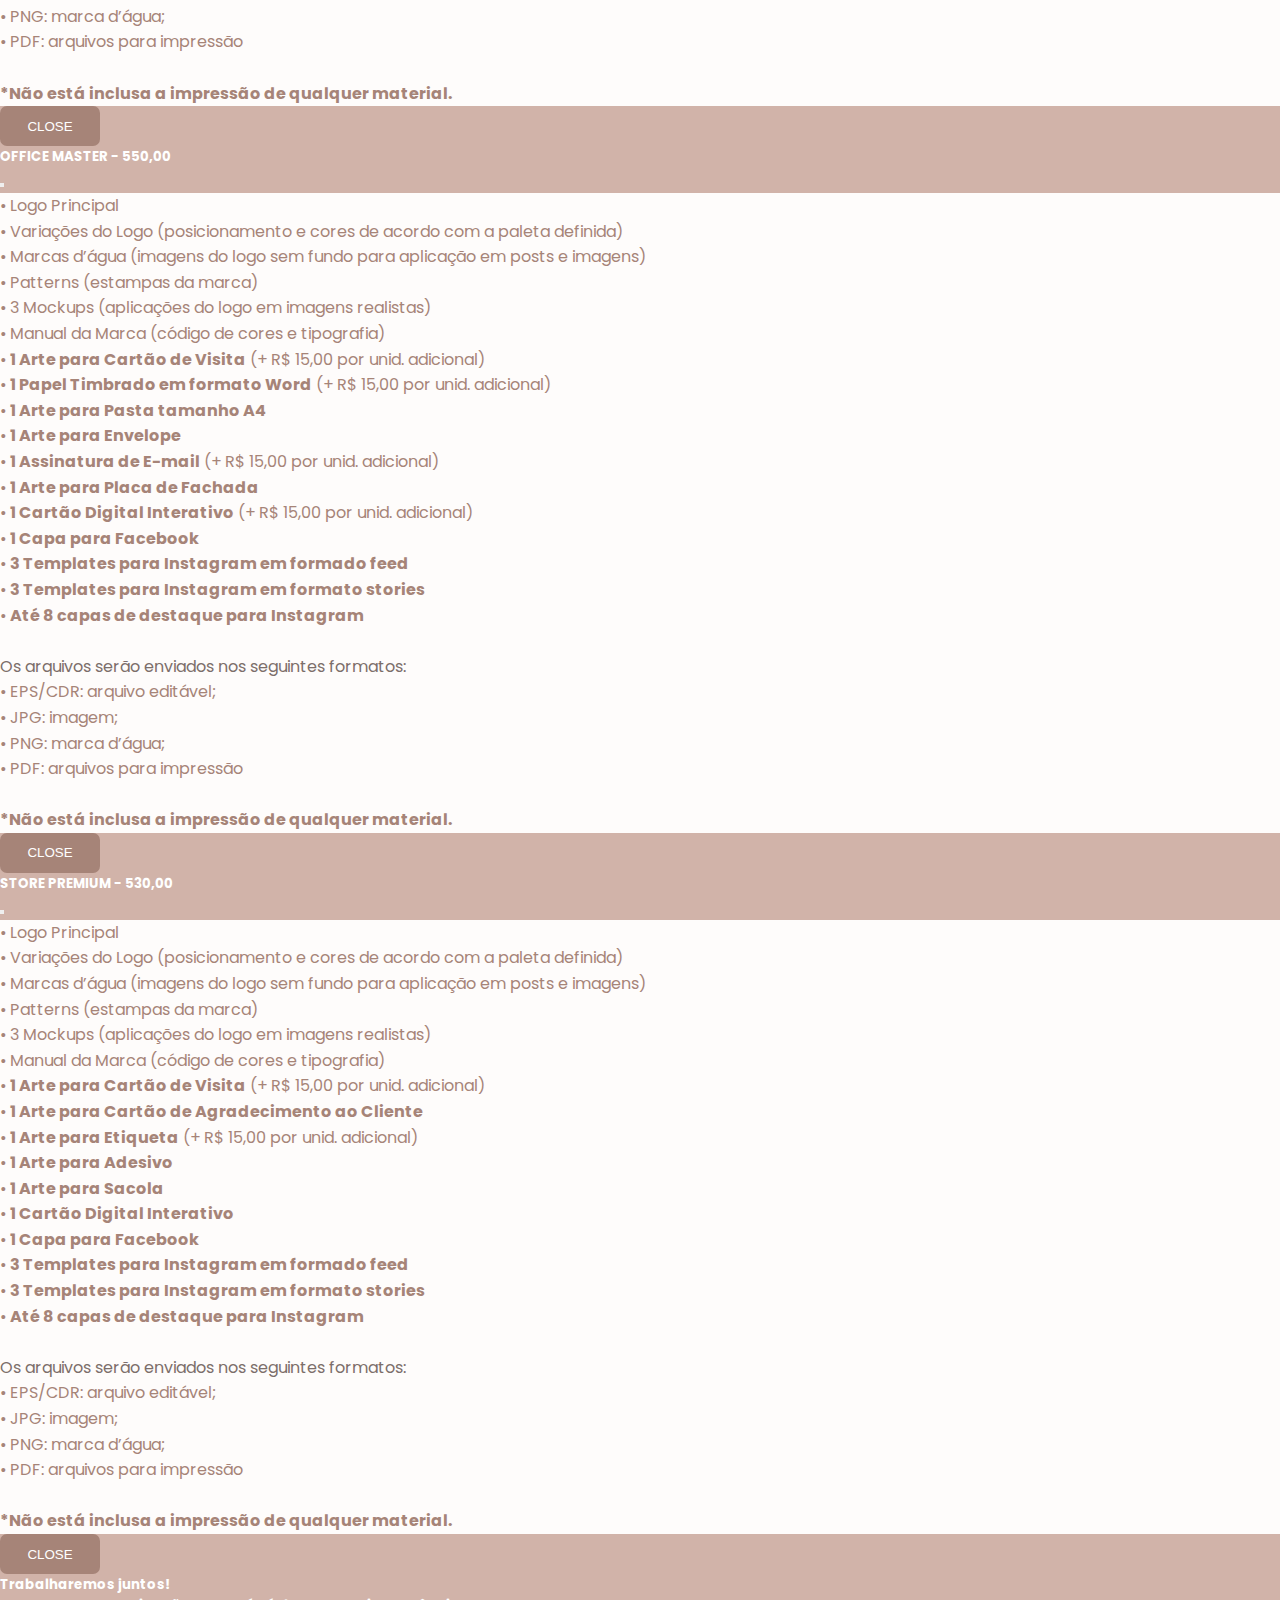
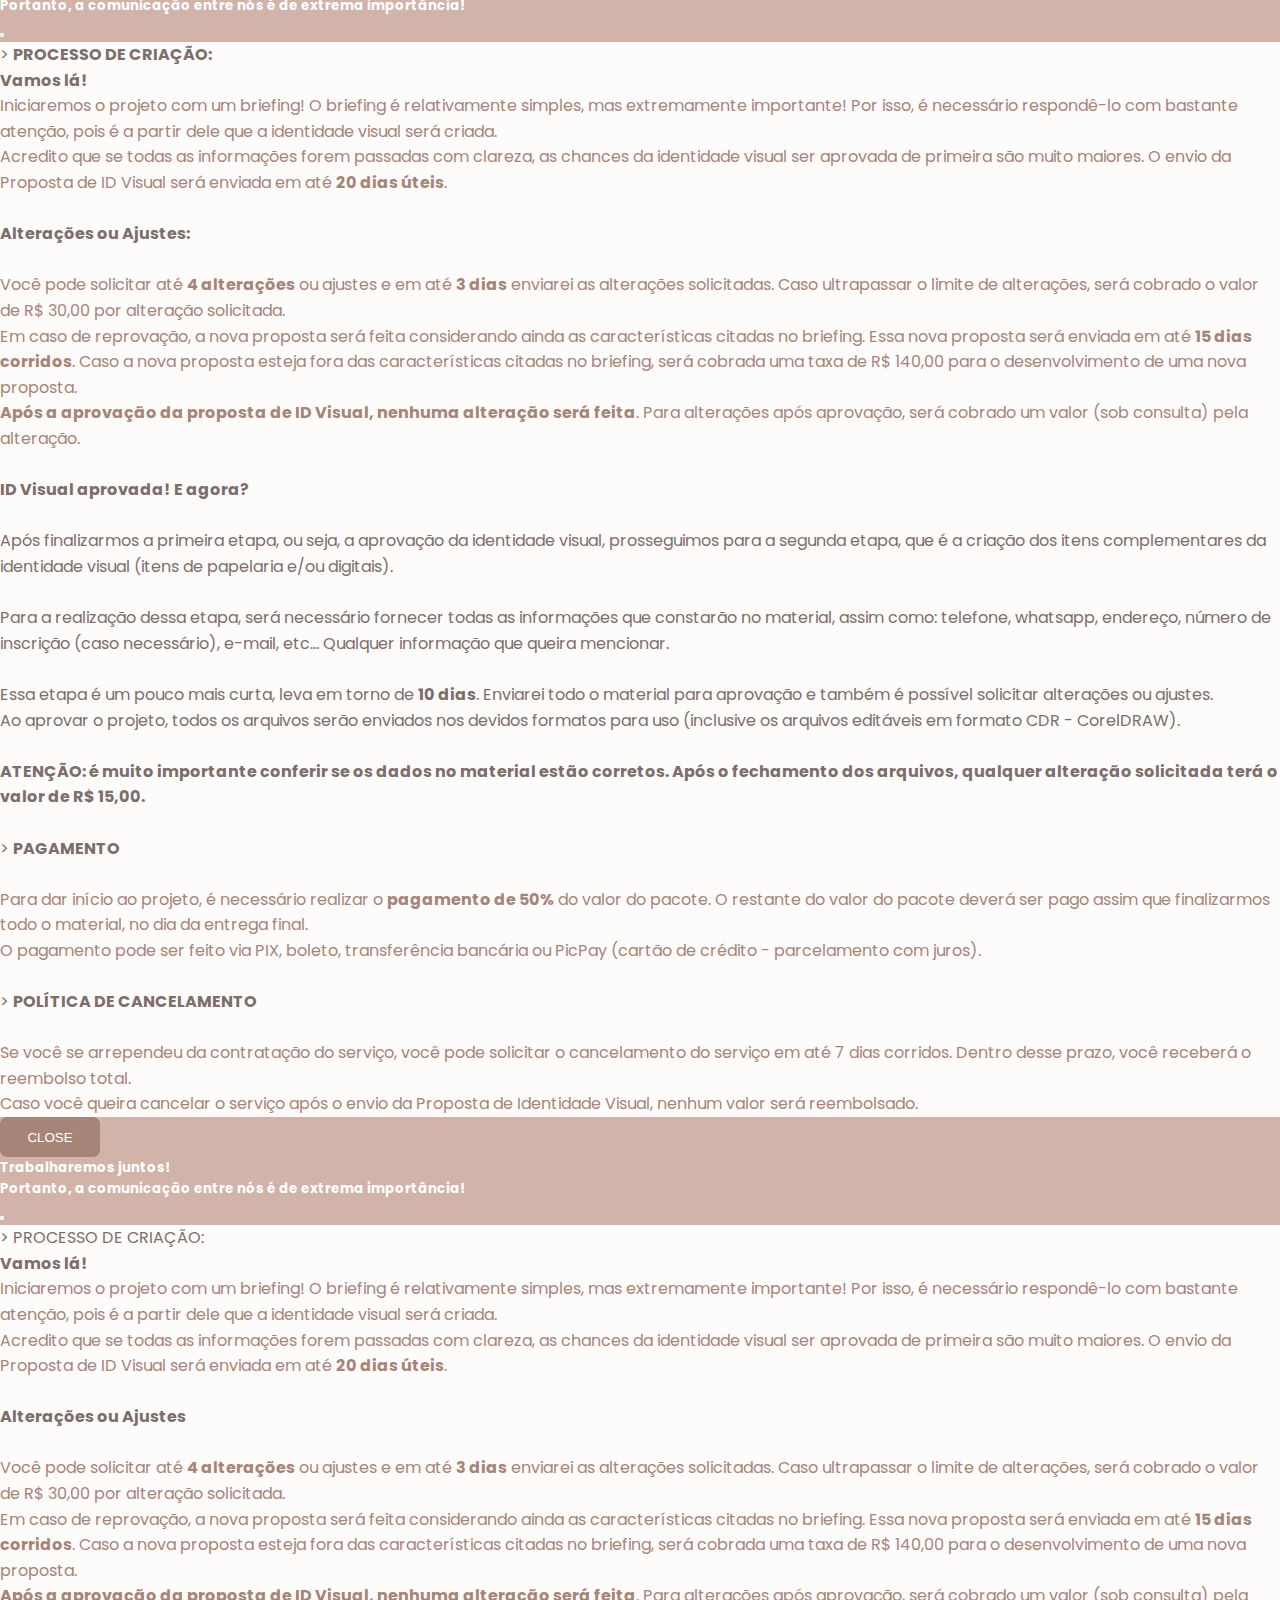
==== commit c4b75d0a: "desc fix" ====
--- a/serviços.html
+++ b/serviços.html
@@ -129,24 +129,7 @@
   <div class="container">
     <div class="row ">
 
-      <div class="col-sm-4 thumb__mg">
-        <div class="img-thumbnail text-center">
-          <img src="assets/fotos-promo-produtos-serviços/INICIANTE.jpg" class="rounded img-rouded">
-          <div class="caption text-center">
-            <p class="home__subtitle">Iniciante</p>
-            <span class="skills__subtitle">ID Visual + Papelaria + Itens Digitais</span>
-            <h3 class="skills__title">R$440,00</h3>
-              <button type="button" class=" promo-button" data-bs-toggle="modal" data-bs-target="#exampleModaliniciante">
-                O que inclui
-              </button>
-
-              <button type="button" class=" promo-button " data-bs-toggle="modal" data-bs-target="#exampleModalreg">
-                +Infos
-              </button>
-          </div>
-        </div>
-      </div>
-
+      
       <div class="col-sm-4 thumb__mg">
         <div class="img-thumbnail text-center">
           <img src="assets/Pacotes-imgs/ID VISUAL.jpg" class="rounded img-rouded">
@@ -155,9 +138,9 @@
             <span class="skills__subtitle">Identidade visual completa</span>
             <h3 class="skills__title">R$410,00</h3>
             <button type="button" class="promo-button" data-bs-toggle="modal" data-bs-target="#exampleModal1">
-             O que inclui
+              O que inclui
             </button>
-
+            
             <button type="button" class=" promo-button " data-bs-toggle="modal" data-bs-target="#exampleModalregIdVisual">
               +Infos
             </button>
@@ -165,6 +148,24 @@
         </div>
       </div>
 
+      <div class="col-sm-4 thumb__mg">
+        <div class="img-thumbnail text-center">
+          <img src="assets/fotos-promo-produtos-serviços/INICIANTE.jpg" class="rounded img-rouded">
+          <div class="caption text-center">
+            <p class="home__subtitle">Iniciante</p>
+            <span class="skills__subtitle">ID Visual + 2 Itens de Papelaria</span>
+            <h3 class="skills__title">R$440,00</h3>
+              <button type="button" class=" promo-button" data-bs-toggle="modal" data-bs-target="#exampleModaliniciante">
+                O que inclui
+              </button>
+
+              <button type="button" class=" promo-button " data-bs-toggle="modal" data-bs-target="#exampleModalreg">
+                +Infos
+              </button>
+          </div>
+        </div>
+      </div>
+      
       <div class="col-sm-4 thumb__mg">
         <div class="img-thumbnail text-center">
           <img src="assets/Pacotes-imgs/DIGITAL.jpg" class="rounded img-rouded" alt="">
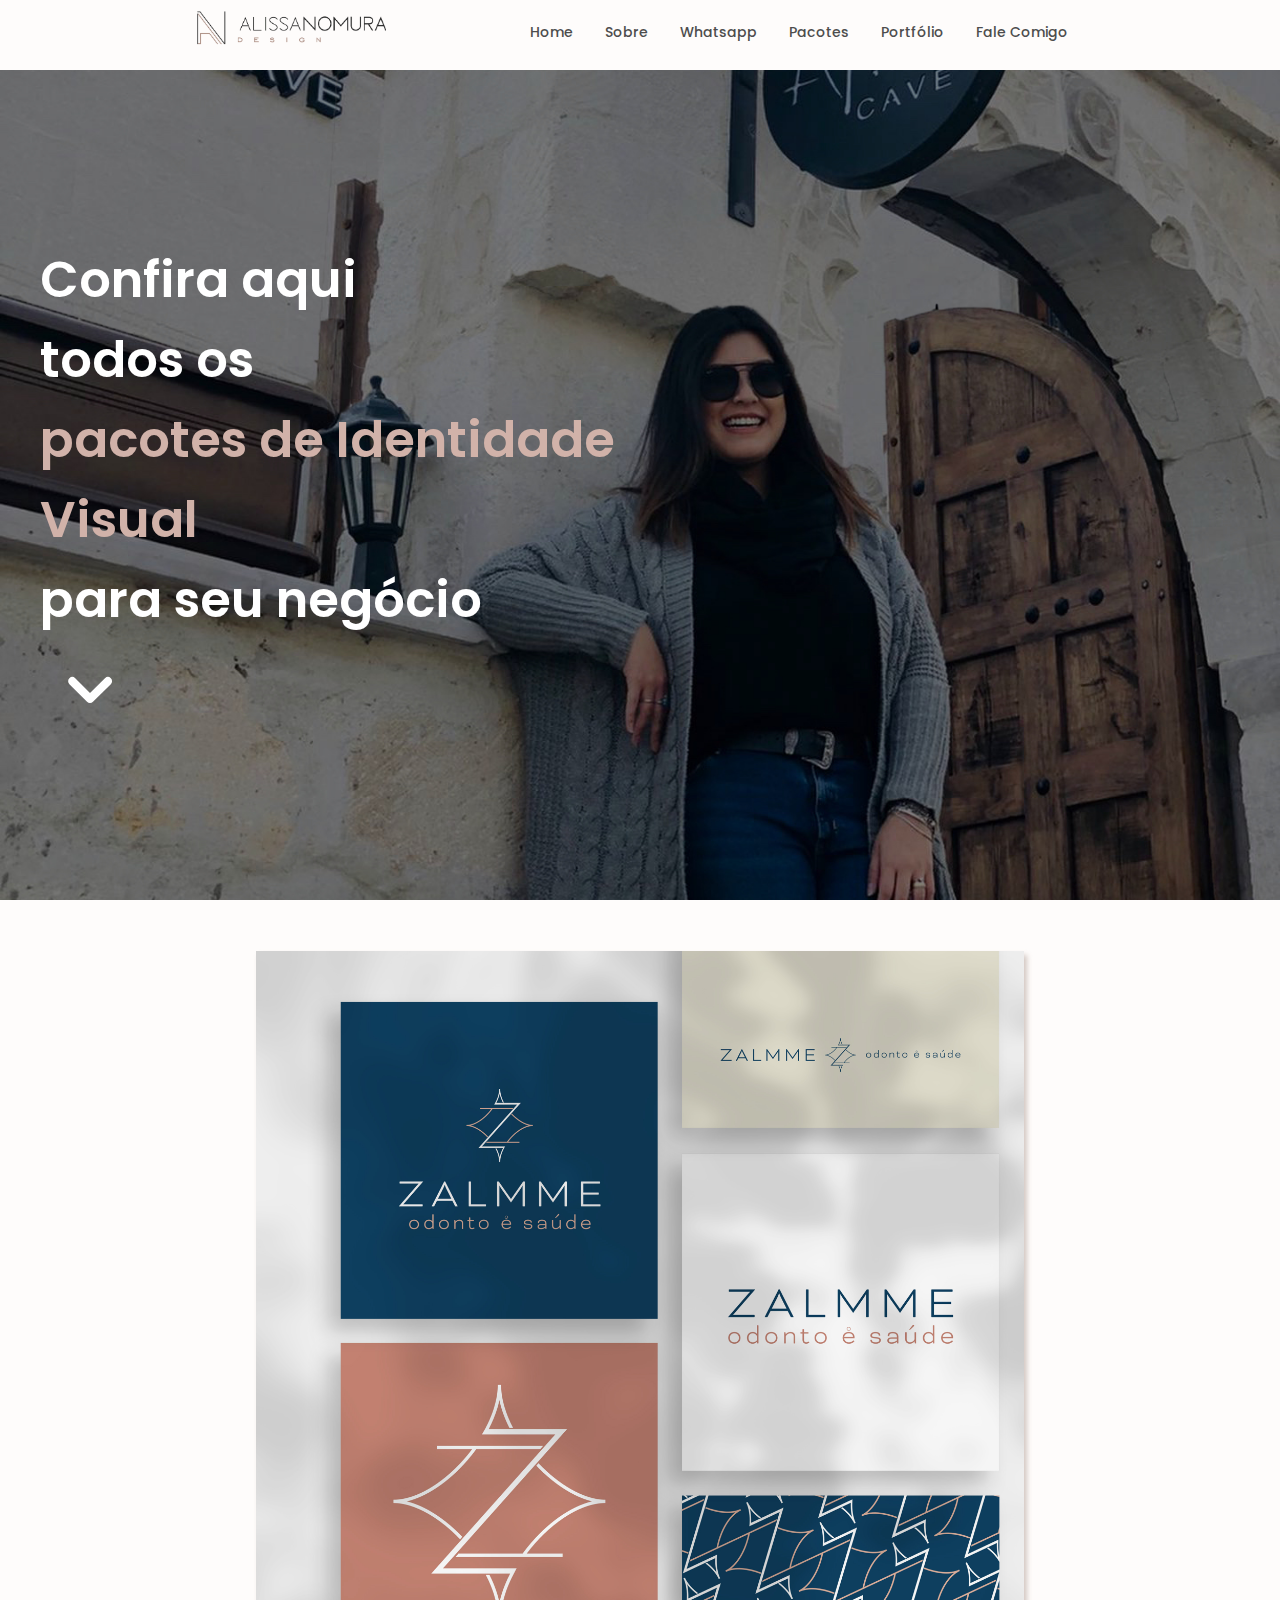
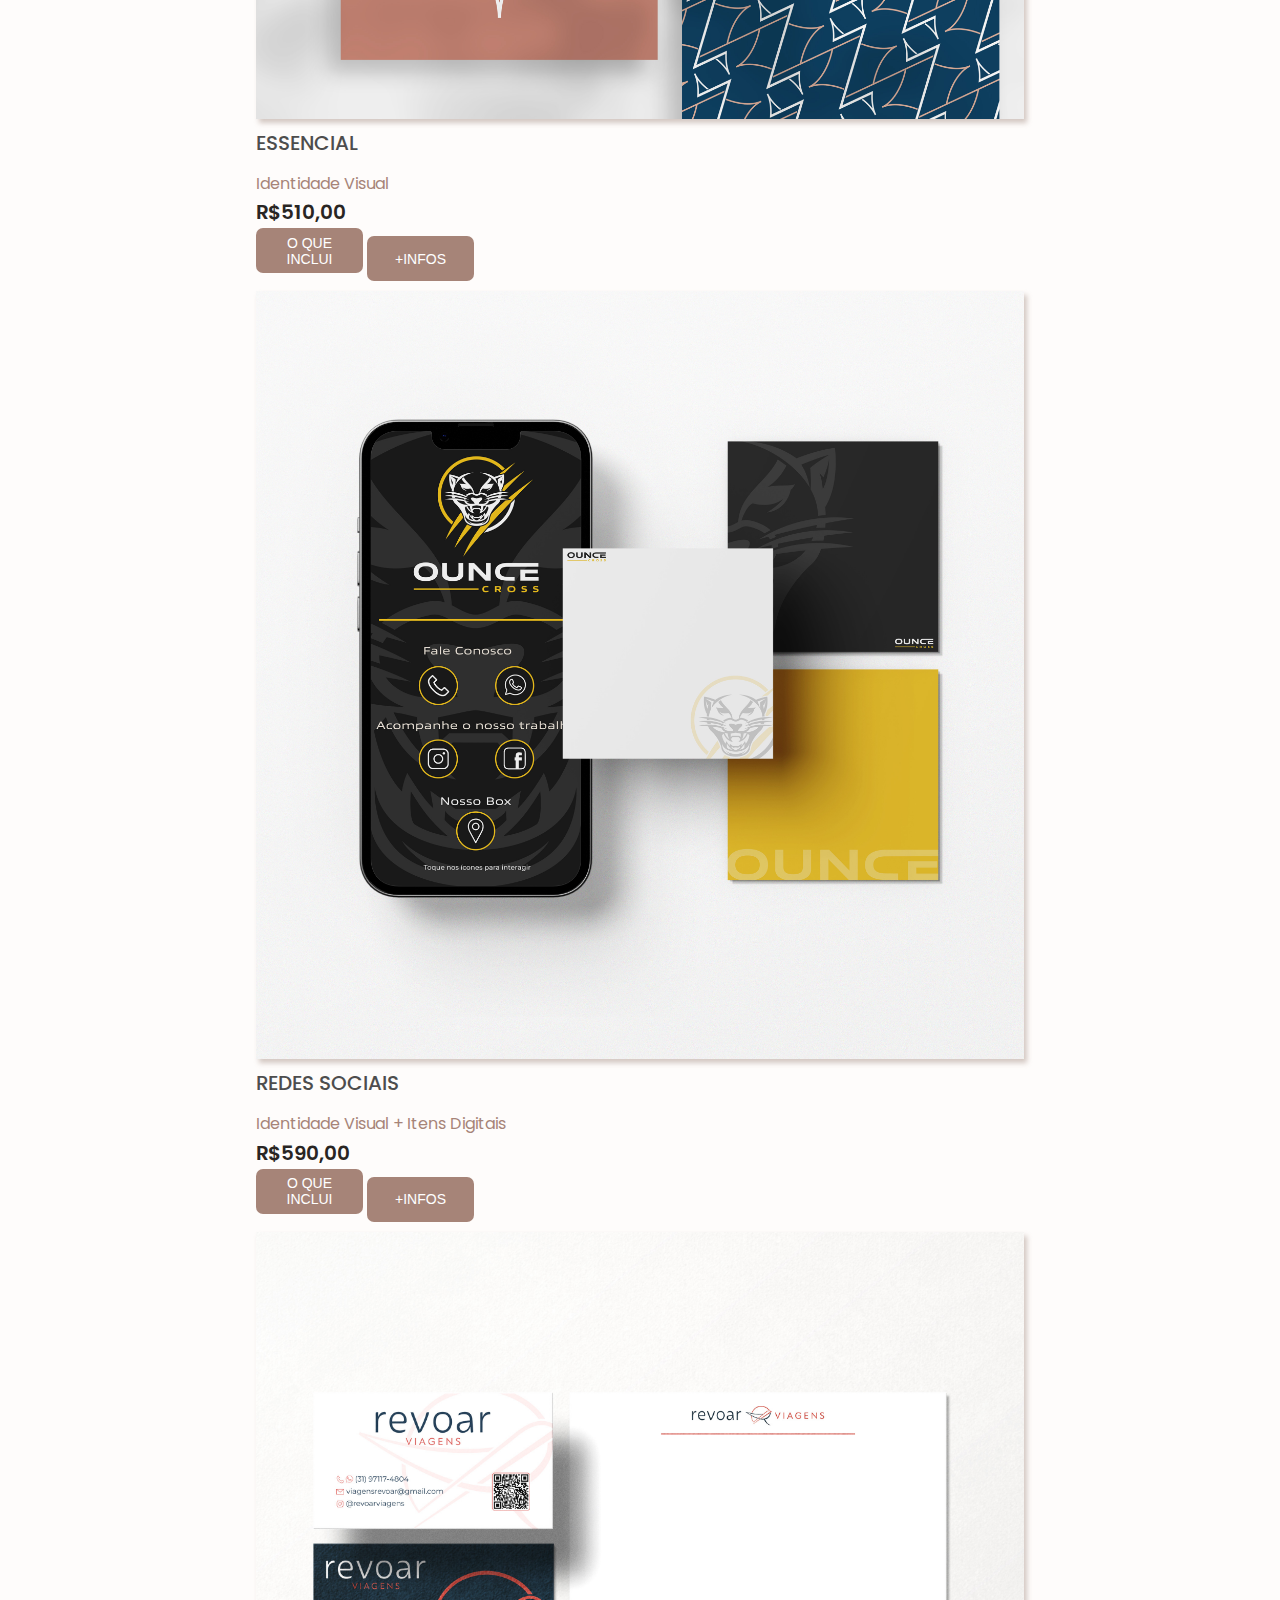
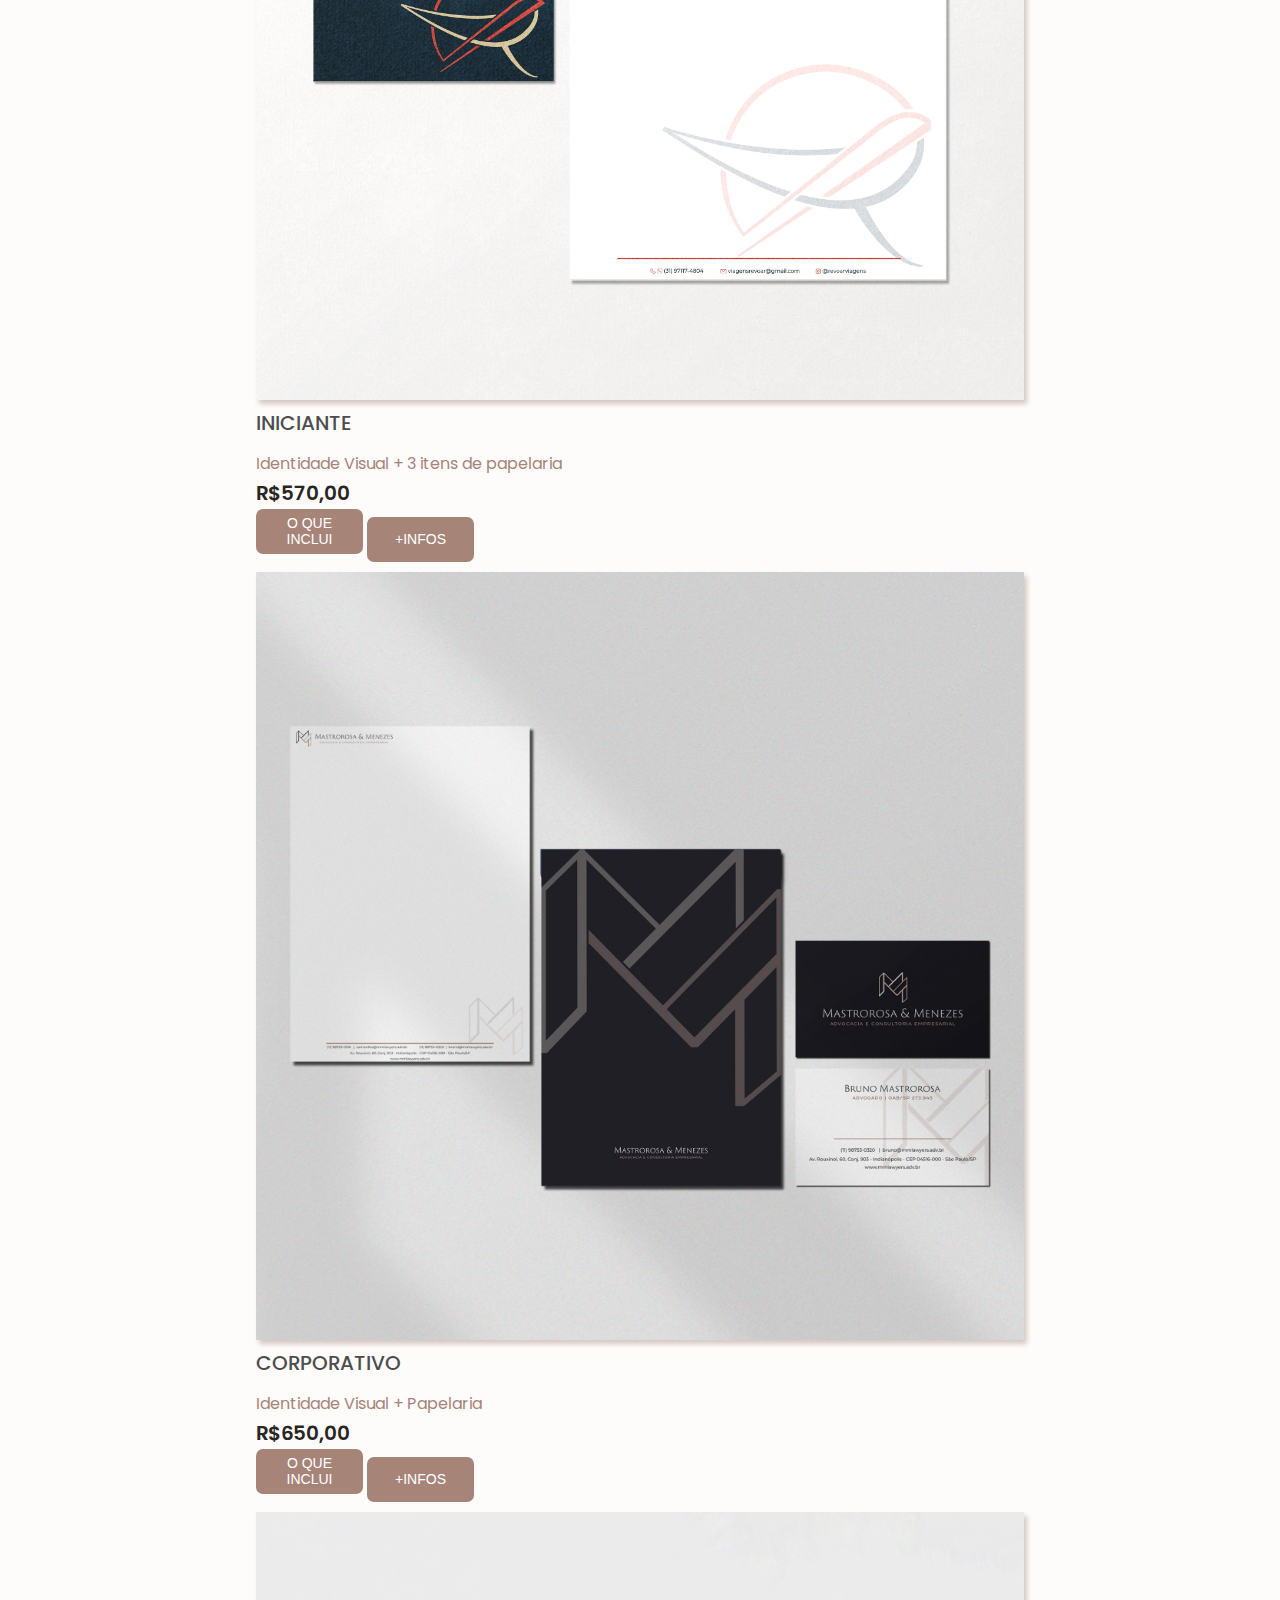
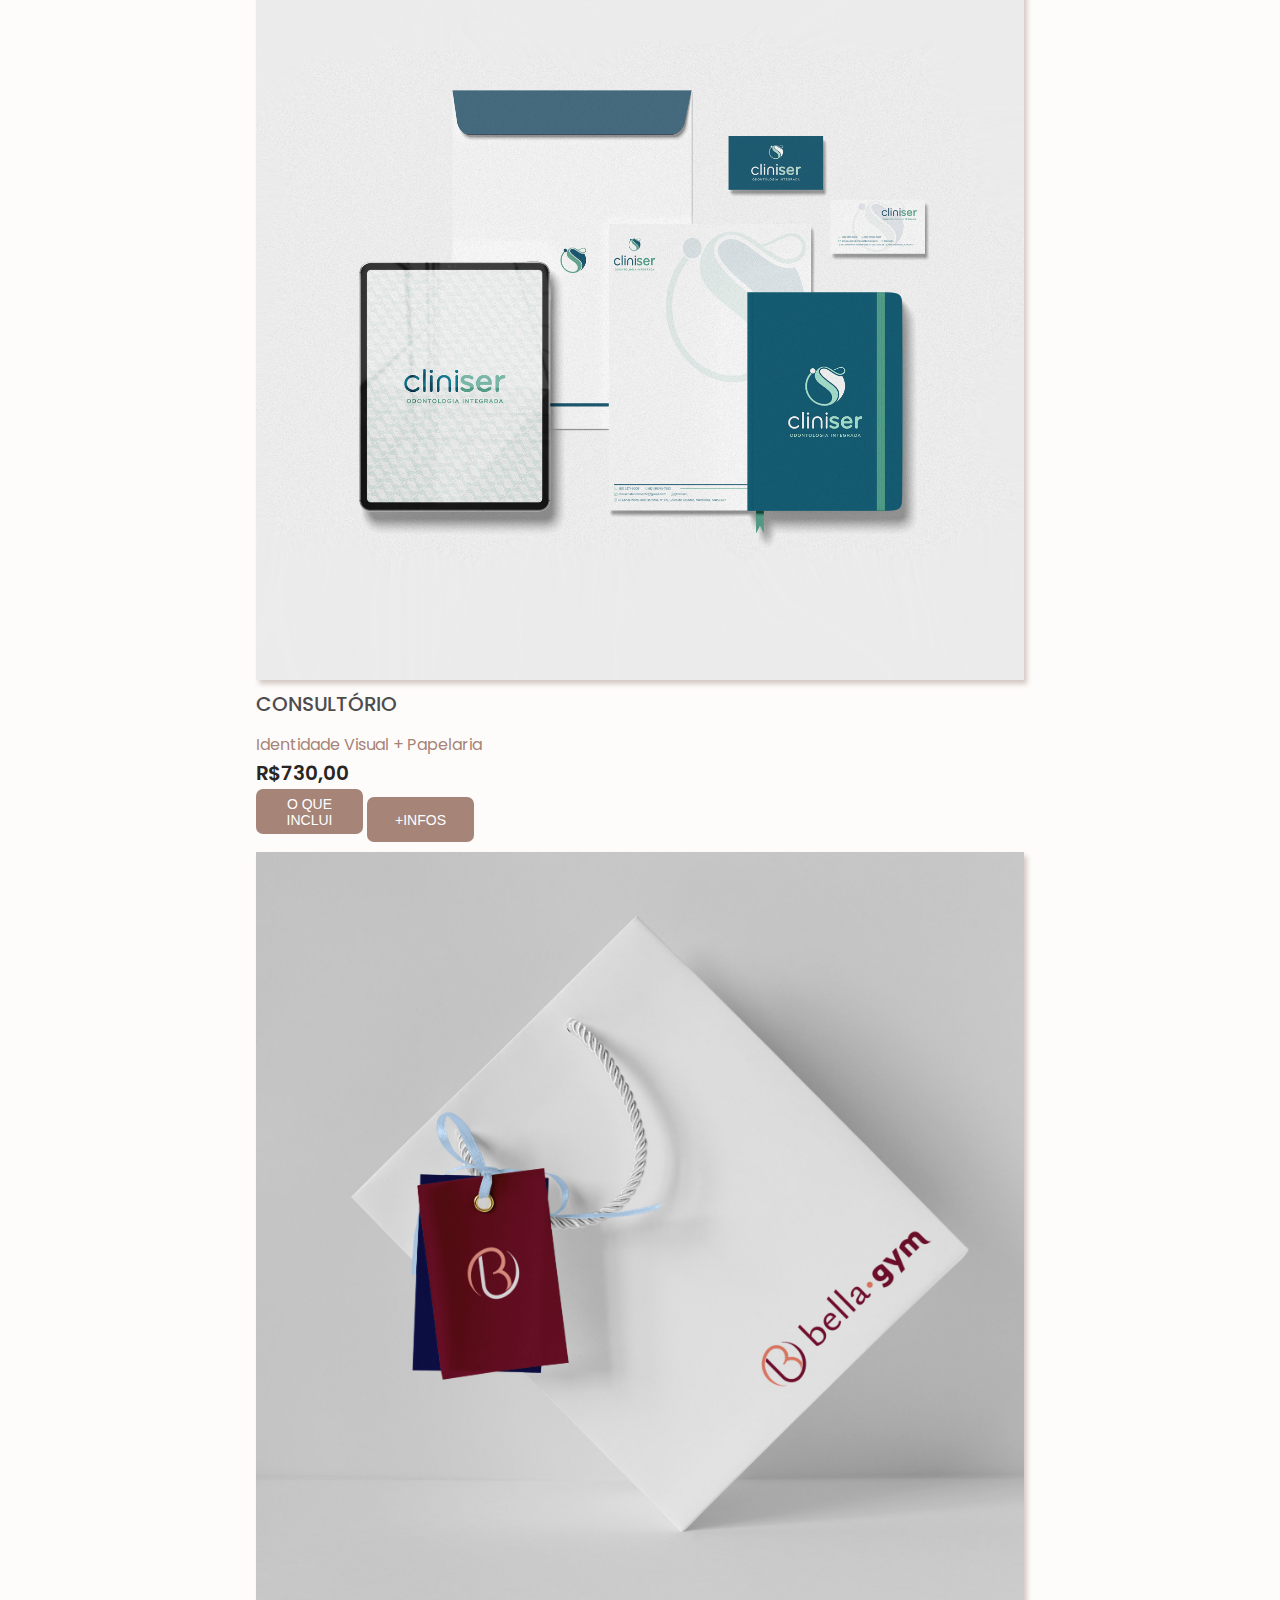
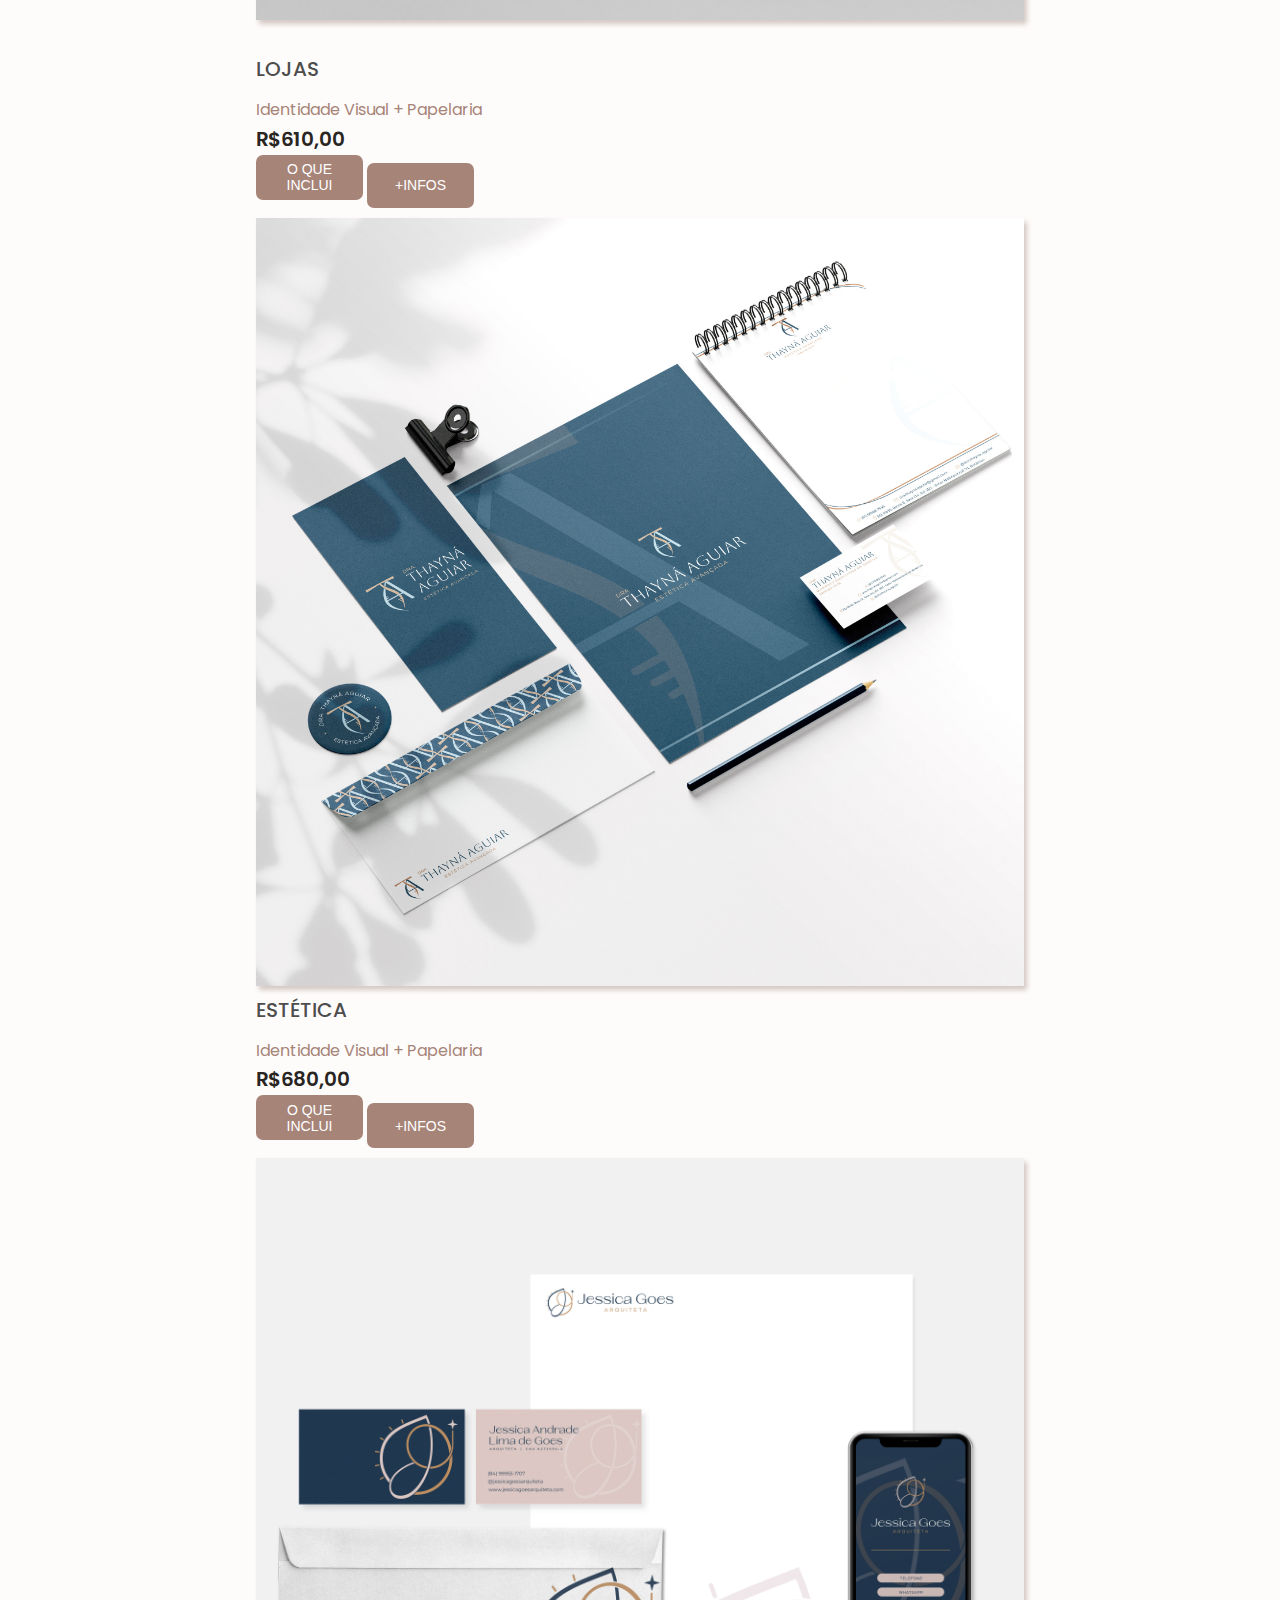
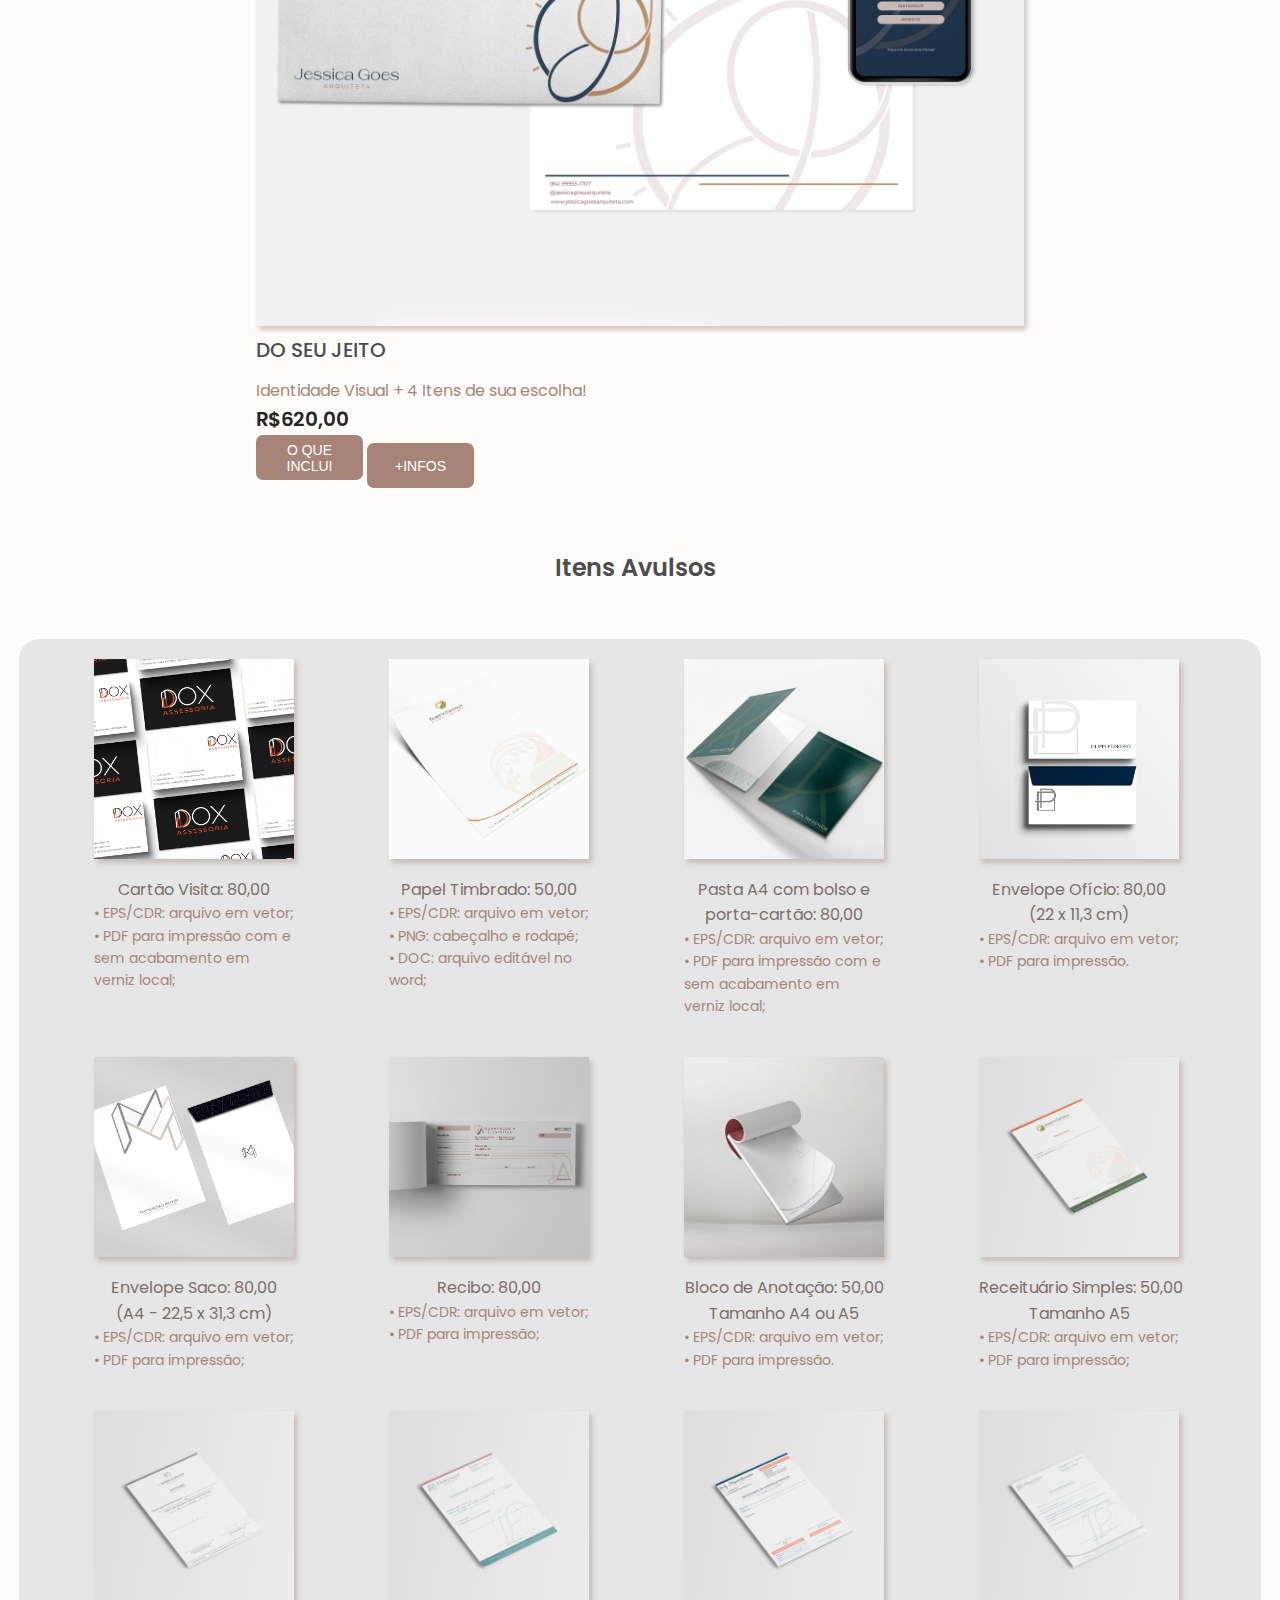
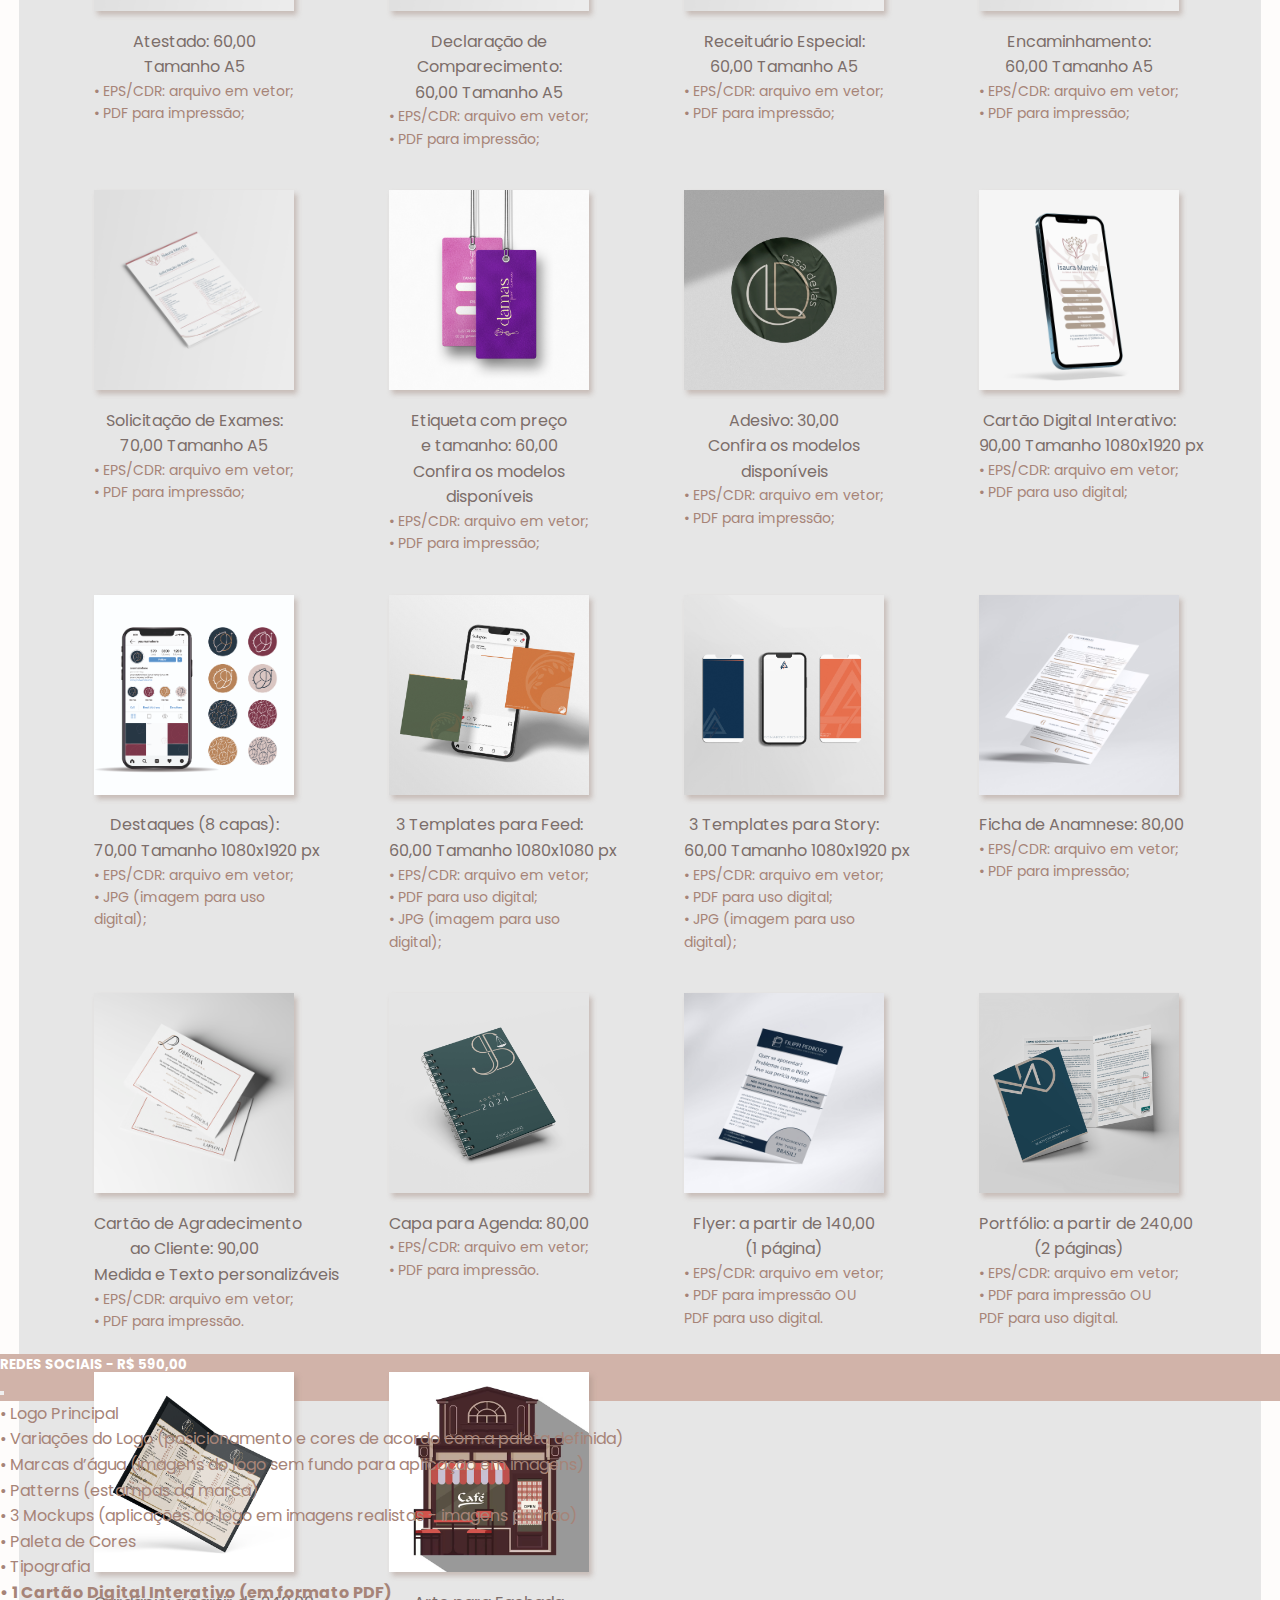
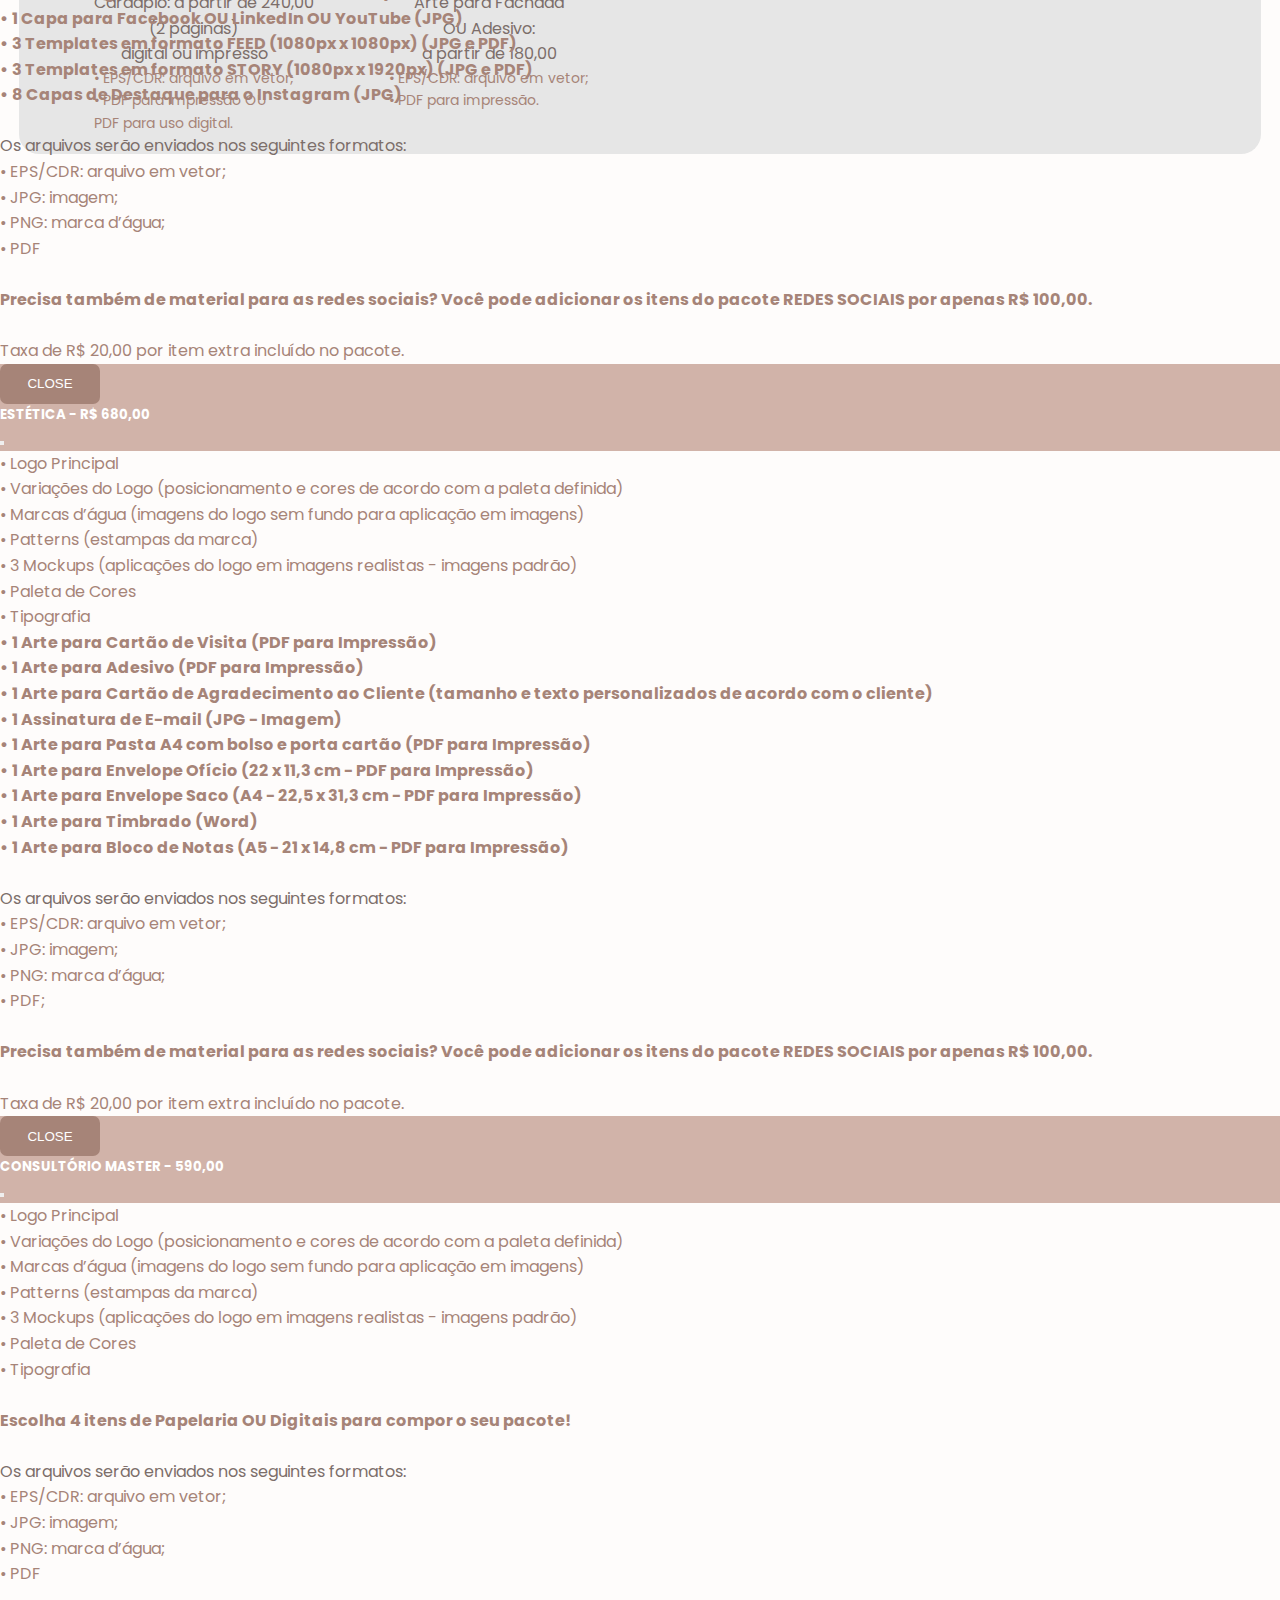
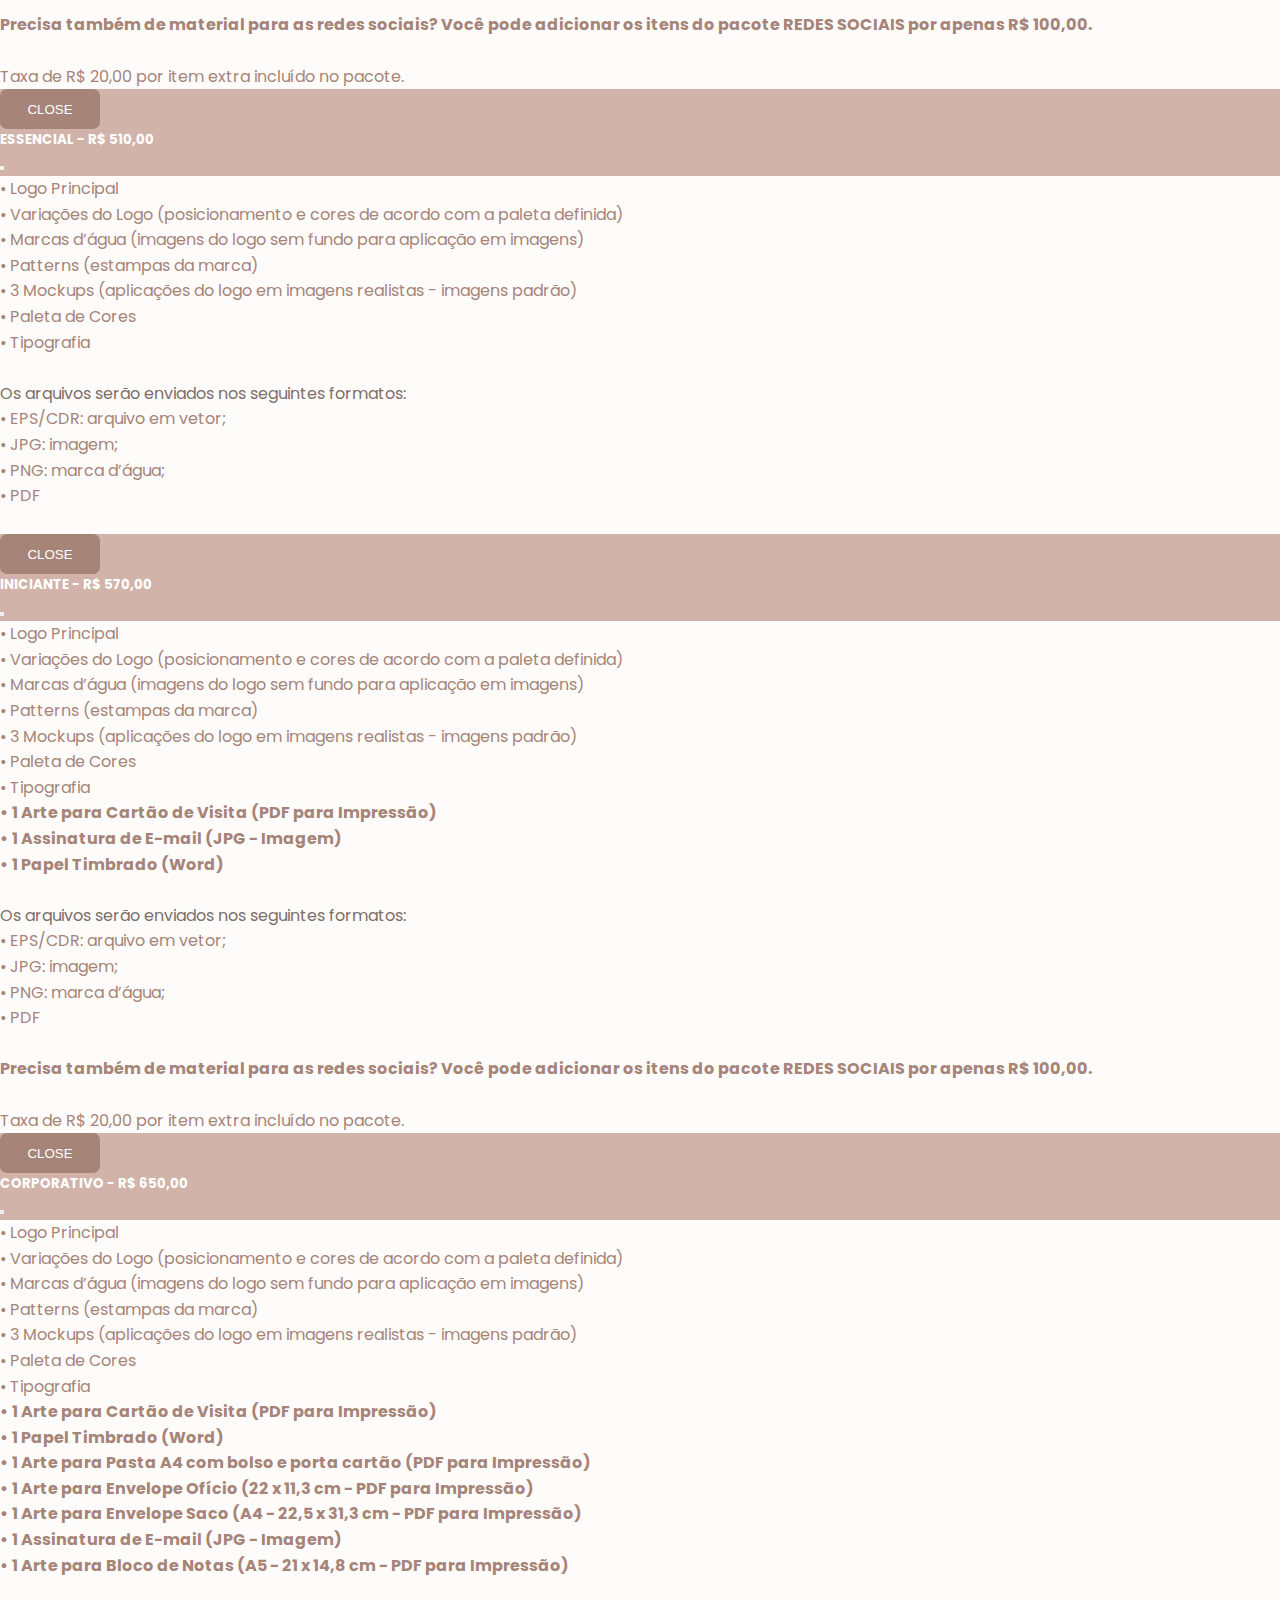
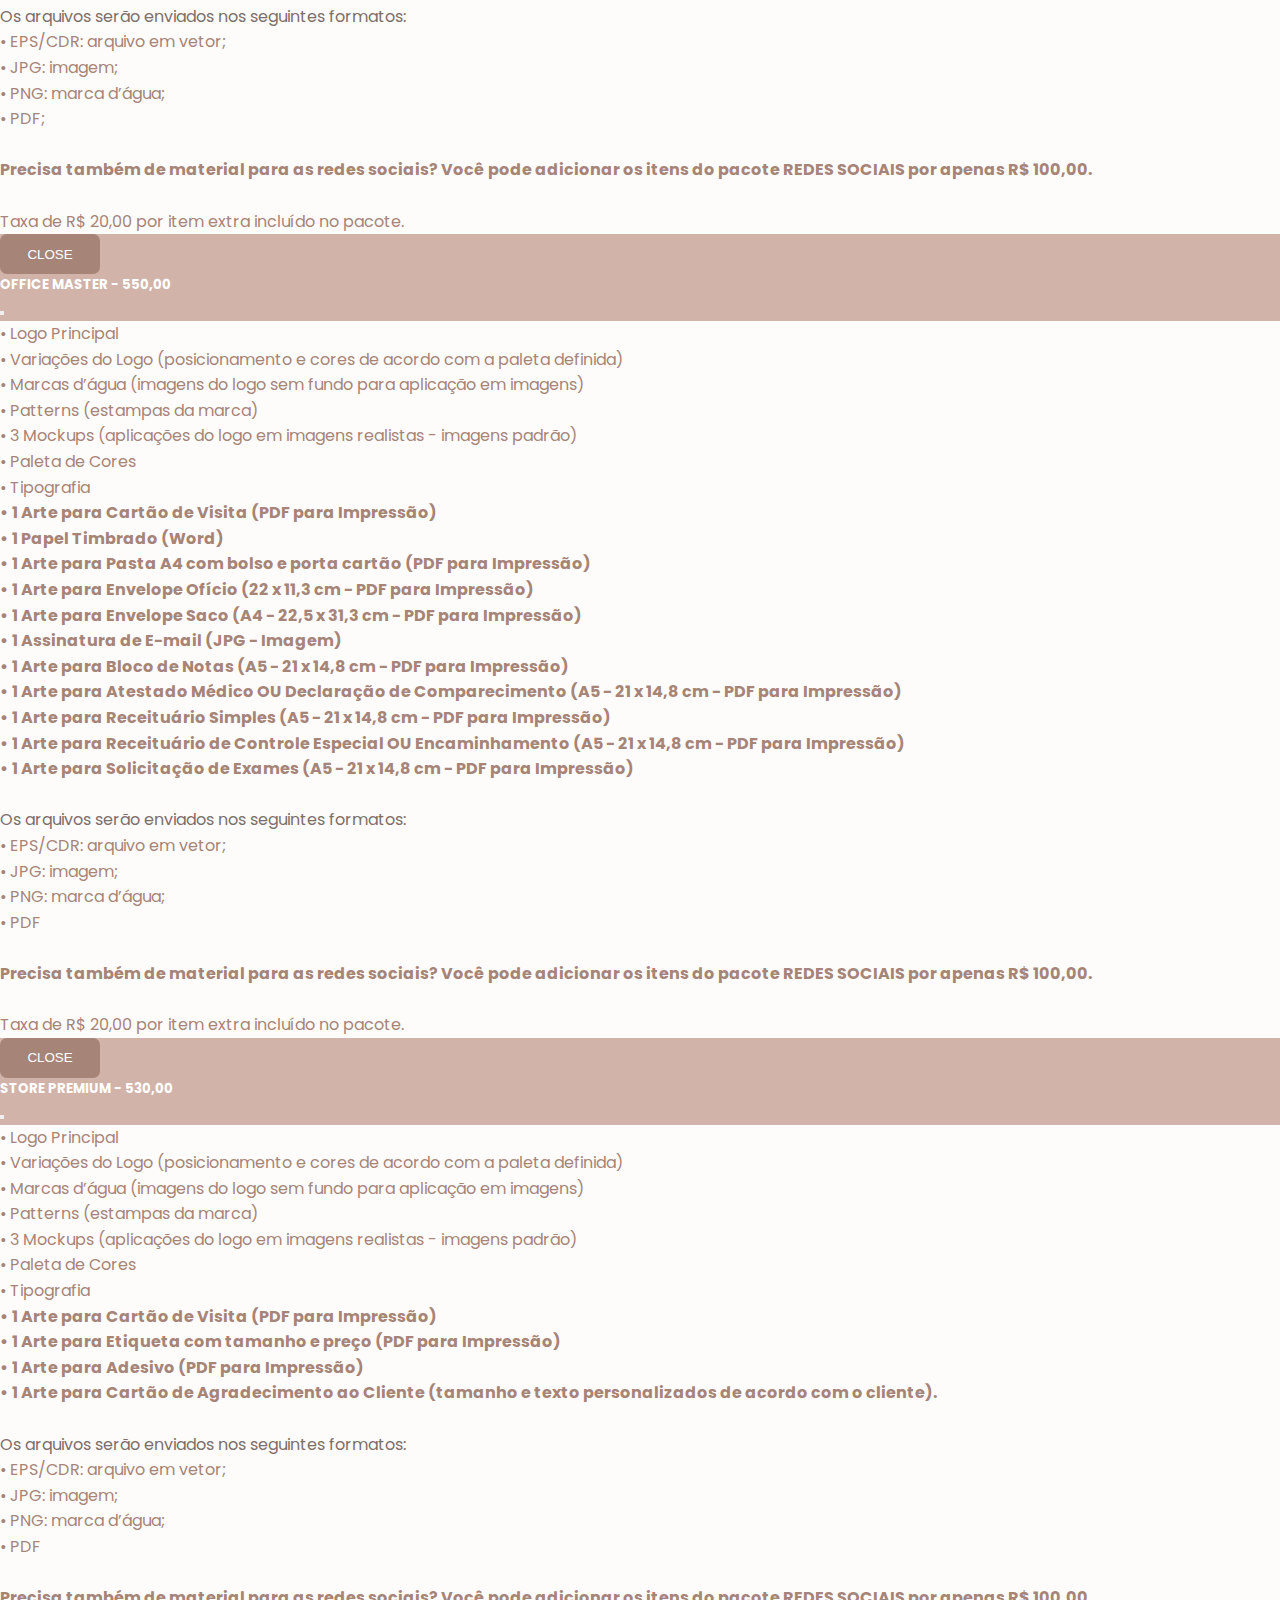
==== commit 7bfa9b75: "(feat):  - adding new texts;  - adding new prices;  - adding new images;  - adding new about descrip" ====
--- a/serviços.html
+++ b/serviços.html
@@ -26,7 +26,7 @@
         </div>
 
        <div class="nav--link--intem">
-          <a href="https://api.whatsapp.com/send?phone=5511989800173&text=Ol%C3%A1!%20Gostaria%20de%20mais%20informa%C3%A7%C3%B5es%20sobre%20os%20pacotes%20de%20Identidade%20Visual.%20" target="_blank"><i class="uil uil-whatsapp nav__insta"></i></a>
+          <a href="https://wa.me/5511984790461" target="_blank"><i class="uil uil-whatsapp nav__insta"></i></a>
       
 
         
@@ -57,7 +57,7 @@
             </a>
           </li>
           <li class="nav__item">
-            <a href="https://api.whatsapp.com/send?phone=5511989800173&text=Ol%C3%A1!%20Gostaria%20de%20mais%20informa%C3%A7%C3%B5es%20sobre%20os%20pacotes%20de%20Identidade%20Visual.%20" class="nav__link">
+            <a href="https://wa.me/5511984790461" class="nav__link">
               <i class="uil uil-whatsapp nav__icon"></i> Whatsapp
             </a>
           </li>
@@ -67,7 +67,7 @@
             </a>
           </li>
           <li class="nav__item">
-            <a href="#portfolio" class="nav__link">
+            <a href="index.html#portfolio" class="nav__link">
               <i class="uil uil-scenery nav__icon"></i> Portfólio
             </a>
           </li>
@@ -132,16 +132,16 @@
       
       <div class="col-sm-4 thumb__mg">
         <div class="img-thumbnail text-center">
-          <img src="assets/Pacotes-imgs/ID VISUAL.jpg" class="rounded img-rouded">
+          <img src="assets/Pacotes-imgs/essencial.jpg" class="rounded img-rouded">
           <div class="caption text-center">
-            <p class="home__subtitle">ID Visual</p>
-            <span class="skills__subtitle">Identidade visual completa</span>
-            <h3 class="skills__title">R$410,00</h3>
+            <p class="home__subtitle">ESSENCIAL</p>
+            <span class="skills__subtitle-pcts">Identidade Visual</span>
+            <h3 class="skills__title">R$510,00</h3>
             <button type="button" class="promo-button" data-bs-toggle="modal" data-bs-target="#exampleModal1">
               O que inclui
             </button>
             
-            <button type="button" class=" promo-button " data-bs-toggle="modal" data-bs-target="#exampleModalregIdVisual">
+            <button type="button" class=" promo-button " data-bs-toggle="modal" data-bs-target="#exampleModalreg">
               +Infos
             </button>
           </div>
@@ -150,11 +150,11 @@
 
       <div class="col-sm-4 thumb__mg">
         <div class="img-thumbnail text-center">
-          <img src="assets/fotos-promo-produtos-serviços/INICIANTE.jpg" class="rounded img-rouded">
+          <img src="assets/Pacotes-imgs/redes-sociais.jpg" class="rounded img-rouded">
           <div class="caption text-center">
-            <p class="home__subtitle">Iniciante</p>
-            <span class="skills__subtitle">ID Visual + 2 Itens de Papelaria</span>
-            <h3 class="skills__title">R$440,00</h3>
+            <p class="home__subtitle">REDES SOCIAIS</p>
+            <span class="skills__subtitle-pcts">Identidade Visual + Itens Digitais</span>
+            <h3 class="skills__title">R$590,00</h3>
               <button type="button" class=" promo-button" data-bs-toggle="modal" data-bs-target="#exampleModaliniciante">
                 O que inclui
               </button>
@@ -168,11 +168,11 @@
       
       <div class="col-sm-4 thumb__mg">
         <div class="img-thumbnail text-center">
-          <img src="assets/Pacotes-imgs/DIGITAL.jpg" class="rounded img-rouded" alt="">
+          <img src="assets/Pacotes-imgs/iniciante.jpg" class="rounded img-rouded" alt="">
           <div class="caption text-center">
-            <p class="home__subtitle">Digital</p>
-            <span class="skills__subtitle">ID Visual + Itens Digitais</span>
-            <h3 class="skills__title">R$480,00</h3>
+            <p class="home__subtitle">INICIANTE</p>
+            <span class="skills__subtitle-pcts">Identidade Visual + 3 itens de papelaria</span>
+            <h3 class="skills__title">R$570,00</h3>
             <button type="button" class="promo-button" data-bs-toggle="modal" data-bs-target="#exampleModal2">
               O que inclui
             </button>
@@ -186,11 +186,11 @@
 
       <div class="col-sm-4  thumb__mg">
         <div class="img-thumbnail text-center">
-          <img src="assets/Pacotes-imgs/OFFICE.jpg"  class="rounded img-rouded" alt="">
+          <img src="assets/Pacotes-imgs/corporativo.jpg"  class="rounded img-rouded" alt="">
           <div class="caption text-center">
-            <p class="home__subtitle">Office</p>
-            <span class="skills__subtitle">ID Visual + Papelaria</span>
-            <h3 class="skills__title">R$490,00</h3>
+            <p class="home__subtitle">CORPORATIVO</p>
+            <span class="skills__subtitle-pcts">Identidade Visual + Papelaria</span>
+            <h3 class="skills__title">R$650,00</h3>
             <button type="button" class=" promo-button" data-bs-toggle="modal" data-bs-target="#exampleModal3">
               O que inclui
             </button>
@@ -204,11 +204,11 @@
 
       <div class="col-sm-4 thumb__mg">
         <div class="img-thumbnail text-center">
-          <img src="assets/Pacotes-imgs/OFFICE MASTER.jpg" class="rounded img-rouded" alt="">
+          <img src="assets/Pacotes-imgs/consultório.jpg" class="rounded img-rouded" alt="">
           <div class="caption text-center">
-            <p class="home__subtitle">Office Master</p>
-            <span class="skills__subtitle">ID Visual + Papelaria + Itens Digitais </span>
-            <h3 class="skills__title">R$550,00</h3>
+            <p class="home__subtitle">CONSULTÓRIO</p>
+            <span class="skills__subtitle-pcts">Identidade Visual + Papelaria </span>
+            <h3 class="skills__title">R$730,00</h3>
             <button type="button" class=" promo-button" data-bs-toggle="modal" data-bs-target="#exampleModal4">
               O que inclui
             </button>
@@ -222,12 +222,12 @@
 
       <div class="col-sm-4 thumb__mg">
         <div class="img-thumbnail text-center">
-          <img src="assets/Pacotes-imgs/STORE PREMIUM.jpg" class="rounded img-rouded" alt="">
+          <img src="assets/Pacotes-imgs/loja.jpg" class="rounded img-rouded" alt="">
           <div class="caption text-center">
             <br>
-            <p class="home__subtitle">Store Premium</p>
-            <span class="skills__subtitle">ID Visual + Papelaria + Itens Digitais</span>
-            <h3 class="skills__title">R$530,00</h3>
+            <p class="home__subtitle">LOJAS</p>
+            <span class="skills__subtitle-pcts">Identidade Visual + Papelaria</span>
+            <h3 class="skills__title">R$610,00</h3>
             <button type="button" class=" promo-button" data-bs-toggle="modal" data-bs-target="#exampleModal5">
               O que inclui
             </button>
@@ -241,11 +241,11 @@
 
       <div class="col-sm-4 thumb__mg">
         <div class="img-thumbnail text-center">
-          <img src="assets/Pacotes-imgs/CONSULTORIO.jpg" class="rounded img-rouded">
+          <img src="assets/Pacotes-imgs/estetica.jpg" class="rounded img-rouded">
           <div class="caption text-center">
-            <p class="home__subtitle">Consultório</p>
-            <span class="skills__subtitle">ID Visual + Papelaria </span>
-            <h3 class="skills__title">R$540,00</h3>
+            <p class="home__subtitle">ESTÉTICA</p>
+            <span class="skills__subtitle-pcts">Identidade Visual + Papelaria </span>
+            <h3 class="skills__title">R$680,00</h3>
               <button type="button" class=" promo-button" data-bs-toggle="modal" data-bs-target="#exampleModal">
                 O que inclui
               </button>
@@ -260,11 +260,11 @@
 
       <div class="col-sm-4 thumb__mg">
         <div class="img-thumbnail text-center">
-          <img src="assets/Pacotes-imgs/CONSULTÓRIO MASTER.jpg" class="rounded img-rouded">
+          <img src="assets/Pacotes-imgs/do-seu-jeito.jpg" class="rounded img-rouded">
           <div class="caption text-center">
-            <p class="home__subtitle">Consultório Master</p>
-            <span class="skills__subtitle">ID Visual + Papelaria + Itens Digitais</span>
-            <h3 class="skills__title">R$590,00</h3>
+            <p class="home__subtitle">DO SEU JEITO</p>
+            <span class="skills__subtitle-pcts">Identidade Visual + 4 Itens de sua escolha!</span>
+            <h3 class="skills__title">R$620,00</h3>
               <button type="button" class=" promo-button" data-bs-toggle="modal" data-bs-target="#exampleModal05">
                 O que inclui
               </button>
@@ -289,110 +289,260 @@
 <br><br>
 <!----------------------------------------- gallery section ---------------------------------------------->
 
-<section class="flex">
-  <div>
-    <img src="assets/artes-avulças/Cartao de visita.jpg" class="rounded img-rouded" alt="">
-    <p class="portfolio__subtitle">Arte para Cartão de Visita</p>
-    <span class="skills__subtitle">Envio do arquivo pronto para impressão
-      R$ 60,00</span>
-  </div>
-
-  <div>
-    <img src="assets/artes-avulças/Capa para destaques instagram.jpg" class="rounded img-rouded" alt="">
-    <p class="portfolio__subtitle">Capa para Destaques do Instagram</p>
-    <span class="skills__subtitle">Até 10 unidades.
-      R$ 35,00</span>
-  </div>
-
-  <div>
-    <img src="assets/artes-avulças/Cartao agradecimento cliente.jpg" class="rounded img-rouded" alt="">
-    <p class="portfolio__subtitle">Arte para Cartão de Agradecimento ao Cliente</p>
-    <span class="skills__subtitle">Envio do arquivo pronto para impressão
-      R$ 65,00</span>
-  </div>
-
-  <div>
-    <img src="assets/artes-avulças/Cartao digital interativo.jpg" class="rounded img-rouded" alt="">
-    <p class="portfolio__subtitle">Cartão Digital Interativo</p>
-    <span class="skills__subtitle">Envio do arquivo pronto para uso, já com os links incluídos.
-      R$ 74,00</span>
-  </div>
-
-  <div>
-    <img src="assets/artes-avulças/papel timbrado.jpg" class="rounded img-rouded" alt="">
-    <p class="portfolio__subtitle">Papel Timbrado</p>
-    <span class="skills__subtitle">Envio do arquivo pronto para uso em Word
-      R$ 39,00</span>
-  </div>
-
-  <div>
-    <img src="assets/artes-avulças/Panfleto frente.jpg" class="rounded img-rouded" alt="">
-    <p class="portfolio__subtitle">Arte para Panfleto <br> - Frente</p>
-    <span class="skills__subtitle">Envio do arquivo pronto para impressão
-      R$ 42,00</span>
-  </div>
-
-  <div>
-    <img src="assets/artes-avulças/Panfleto frente e verso.jpg" class="rounded img-rouded" alt="">
-    <p class="portfolio__subtitle">Arte para Panfleto <br> - Frente e Verso</p>
-    <span class="skills__subtitle">Envio do arquivo pronto para impressão
-      R$ 120,00</span>
-  </div>
-
-  <div>
-    <img src="assets/artes-avulças/etiqueta.jpg" class="rounded img-rouded" alt="">
-    <p class="portfolio__subtitle">Arte para Etiqueta <br> - Frente e Verso</p>
-    <span class="skills__subtitle">Envio do arquivo pronto para impressão
-      R$ 35,00</span>
-  </div>
-
-  <div>
-    <img src="assets/artes-avulças/pasta.jpg" class="rounded img-rouded" alt="">
-    <p class="portfolio__subtitle">Arte para Pasta</p>
-    <span class="skills__subtitle">Envio do arquivo pronto para impressão
-      R$ 39,00</span>
-  </div>
-
-  <div>
-    <img src="assets/artes-avulças/cardapio digital.jpg" class="rounded img-rouded" alt="">
-    <p class="portfolio__subtitle">Cardápio Virtual <br> - 2 páginas</p>
-    <span class="skills__subtitle">Envio do arquivo pronto para uso
-      R$ 120,00</span>
-  </div>
-
-  <div>
-    <img src="assets/artes-avulças/placa.jpg" class="rounded img-rouded" alt="">
-    <p class="portfolio__subtitle">Arte para Placa</p>
-    <span class="skills__subtitle">Envio do arquivo pronto para impressão
-      R$ 60,00</span>
-  </div>
-
-  <div>
-    <img src="assets/artes-avulças/sacola.jpg" class="rounded img-rouded" alt="">
-    <p class="portfolio__subtitle">Arte para Sacola</p>
-    <span class="skills__subtitle">Envio do arquivo pronto para impressão
-      R$ 39,00</span>
-  </div>
-  <div>
-    <img src="assets/artes-avulças/assinatura email.jpg" class="rounded img-rouded" alt="">
-    <p class="portfolio__subtitle">Assinatura de Email</p>
-    <span class="skills__subtitle">Envio do arquivo pronto para uso
-      R$ 35,00</span>
-  </div>
-
+<section class="flex single-itens-section">
+  <div class="single-info-container">
+    <img src="assets/artes-avulças/cartão-de-visita.jpg" class="rounded img-rouded" alt="">
+    <p class="portfolio__subtitle">Cartão Visita: 80,00</p>
+    <span class="skills__subtitle">
+      • EPS/CDR: arquivo em vetor;
+      <br>
+      • PDF para impressão com e sem acabamento em verniz local;
+    </span>
+  </div>
+
+  <div class="single-info-container">
+    <img src="assets/artes-avulças/papel-timbrado.jpg" class="rounded img-rouded" alt="">
+    <p class="portfolio__subtitle">Papel Timbrado: 50,00</p>
+    <span class="skills__subtitle">
+      • EPS/CDR: arquivo em vetor;
+      <br>
+      • PNG: cabeçalho e rodapé;
+      <br>
+      • DOC: arquivo editável no word;
+    </span>
+  </div>
+
+  <div class="single-info-container">
+    <img src="assets/artes-avulças/pasta-a4-com-bolso.jpg" class="rounded img-rouded" alt="">
+    <p class="portfolio__subtitle">Pasta A4 com bolso e <br> porta-cartão: 80,00 </p>
+    <span class="skills__subtitle">
+      • EPS/CDR: arquivo em vetor;
+      <br>
+      • PDF para impressão com e sem acabamento em verniz local;
+    </span>
+  </div>
+
+  <div class="single-info-container">
+    <img src="assets/artes-avulças/envelope-ofício.jpg" class="rounded img-rouded" alt="">
+    <p class="portfolio__subtitle">Envelope Ofício: 80,00 <br> (22 x 11,3 cm) </p>
+    <span class="skills__subtitle">
+      • EPS/CDR: arquivo em vetor;
+      <br>
+      • PDF para impressão.
+    </span>
+  </div>
+
+  <div class="single-info-container">
+    <img src="assets/artes-avulças/envelope-saco.jpg" class="rounded img-rouded" alt="">
+    <p class="portfolio__subtitle">Envelope Saco: 80,00 <br> (A4 - 22,5 x 31,3 cm) </p>
+    <span class="skills__subtitle">
+      • EPS/CDR: arquivo em vetor;
+      <br>
+      • PDF para impressão;
+    </span>
+  </div>
+
+  <div class="single-info-container">
+    <img src="assets/artes-avulças/recibo.jpg" class="rounded img-rouded" alt="">
+    <p class="portfolio__subtitle">Recibo: 80,00 </p>
+    <span class="skills__subtitle">
+      • EPS/CDR: arquivo em vetor;
+      <br>
+      • PDF para impressão;
+    </span>
+  </div>
+
+  <div class="single-info-container">
+    <img src="assets/artes-avulças/bloco-de-anotacoes.jpg" class="rounded img-rouded" alt="">
+    <p class="portfolio__subtitle">Bloco de Anotação: 50,00 <br> Tamanho A4 ou A5 </p>
+    <span class="skills__subtitle">
+      • EPS/CDR: arquivo em vetor;
+      <br>
+      • PDF para impressão.
+    </span>
+  </div>
+
+  <div class="single-info-container">
+    <img src="assets/artes-avulças/receituário-simples.jpg" class="rounded img-rouded" alt="">
+    <p class="portfolio__subtitle">Receituário Simples: 50,00 <br> Tamanho A5 </p>
+    <span class="skills__subtitle">
+      • EPS/CDR: arquivo em vetor;
+      <br>
+      • PDF para impressão;
+    </span>
+  </div>
+
+  <div class="single-info-container">
+    <img src="assets/artes-avulças/atestado.jpg" class="rounded img-rouded" alt="">
+    <p class="portfolio__subtitle">Atestado: 60,00 <br> Tamanho A5 </p>
+    <span class="skills__subtitle">
+      • EPS/CDR: arquivo em vetor;
+      <br>
+      • PDF para impressão;
+    </span>
+  </div>
+
+  <div class="single-info-container">
+    <img src="assets/artes-avulças/declaracao-de-comparecimento.jpg" class="rounded img-rouded" alt="">
+    <p class="portfolio__subtitle">Declaração de <br> Comparecimento: <br> 60,00 Tamanho A5 </p>
+    <span class="skills__subtitle">
+      • EPS/CDR: arquivo em vetor;
+      <br>
+      • PDF para impressão;
+    </span>
+  </div>
+
+  <div class="single-info-container">
+    <img src="assets/artes-avulças/receituario-especial.jpg" class="rounded img-rouded" alt="">
+    <p class="portfolio__subtitle">Receituário Especial: <br> 60,00 Tamanho A5 </p>
+    <span class="skills__subtitle">
+      • EPS/CDR: arquivo em vetor;
+      <br>
+      • PDF para impressão;
+    </span>
+  </div>
+
+  <div class="single-info-container">
+    <img src="assets/artes-avulças/encaminhamento.jpg" class="rounded img-rouded" alt="">
+    <p class="portfolio__subtitle">Encaminhamento: <br> 60,00 Tamanho A5 </p>
+    <span class="skills__subtitle">
+      • EPS/CDR: arquivo em vetor;
+      <br>
+      • PDF para impressão;
+    </span>
+  </div>
+
+  <div class="single-info-container">
+    <img src="assets/artes-avulças/solicitacao-de-exames.jpg" class="rounded img-rouded" alt="">
+    <p class="portfolio__subtitle">Solicitação de Exames: <br> 70,00 Tamanho A5 </p>
+    <span class="skills__subtitle">
+      • EPS/CDR: arquivo em vetor;
+      <br>
+      • PDF para impressão;
+    </span>
+  </div>
+  <div class="single-info-container">
+    <img src="assets/artes-avulças/etiqueta-com-preco-e-tamanho.jpg" class="rounded img-rouded" alt="">
+    <p class="portfolio__subtitle">Etiqueta com preço <br> e tamanho: 60,00 <br> Confira os modelos <br> disponíveis </p>
+    <span class="skills__subtitle">
+      • EPS/CDR: arquivo em vetor;
+      <br>
+      • PDF para impressão;
+    </span>
+  </div>
+  <div class="single-info-container">
+    <img src="assets/artes-avulças/adesivo.jpg" class="rounded img-rouded" alt="">
+    <p class="portfolio__subtitle">Adesivo: 30,00 <br> Confira os modelos <br> disponíveis </p>
+    <span class="skills__subtitle">
+      • EPS/CDR: arquivo em vetor;
+      <br>
+      • PDF para impressão;
+    </span>
+  </div>
+  <div class="single-info-container">
+    <img src="assets/artes-avulças/cartao-digital.jpg" class="rounded img-rouded" alt="">
+    <p class="portfolio__subtitle">Cartão Digital Interativo: <br> 90,00 Tamanho 1080x1920 px </p>
+    <span class="skills__subtitle">
+      • EPS/CDR: arquivo em vetor;
+      <br>
+      • PDF para uso digital;
+    </span>
+  </div>
+  <div class="single-info-container">
+    <img src="assets/artes-avulças/destaques.jpg" class="rounded img-rouded" alt="">
+    <p class="portfolio__subtitle">Destaques (8 capas): <br> 70,00 Tamanho 1080x1920 px </p>
+    <span class="skills__subtitle">
+      • EPS/CDR: arquivo em vetor;
+      <br>
+      • JPG (imagem para uso digital);
+    </span>
+  </div>
+  <div class="single-info-container">
+    <img src="assets/artes-avulças/template-feed.jpg" class="rounded img-rouded" alt="">
+    <p class="portfolio__subtitle">3 Templates para Feed: <br> 60,00 Tamanho 1080x1080 px </p>
+    <span class="skills__subtitle">
+      • EPS/CDR: arquivo em vetor;
+      <br>
+      • PDF para uso digital;
+      <br>
+      • JPG (imagem para uso digital);
+    </span>
+  </div>
+  <div class="single-info-container">
+    <img src="assets/artes-avulças/template-stories.jpg" class="rounded img-rouded" alt="">
+    <p class="portfolio__subtitle">3 Templates para Story: <br> 60,00 Tamanho 1080x1920 px </p>
+    <span class="skills__subtitle">
+      • EPS/CDR: arquivo em vetor;
+      <br>
+      • PDF para uso digital;
+      <br>
+      • JPG (imagem para uso digital);
+    </span>
+  </div>
+  <div class="single-info-container">
+    <img src="assets/artes-avulças/ficha-anamnese.jpg" class="rounded img-rouded" alt="">
+    <p class="portfolio__subtitle">Ficha de Anamnese: 80,00 </p>
+    <span class="skills__subtitle">
+      • EPS/CDR: arquivo em vetor;
+      <br>
+      • PDF para impressão;
+    </span>
+  </div>
+  <div class="single-info-container">
+    <img src="assets/artes-avulças/cartao-agradecimento.jpg" class="rounded img-rouded" alt="">
+    <p class="portfolio__subtitle">Cartão de Agradecimento <br> ao Cliente: 90,00 <br> Medida e Texto personalizáveis </p>
+    <span class="skills__subtitle">
+      • EPS/CDR: arquivo em vetor;
+      <br>
+      • PDF para impressão.
+    </span>
+  </div>
+  <div class="single-info-container">
+    <img src="assets/artes-avulças/capa-agenda.jpg" class="rounded img-rouded" alt="">
+    <p class="portfolio__subtitle">Capa para Agenda: 80,00 </p>
+    <span class="skills__subtitle">
+      • EPS/CDR: arquivo em vetor;
+      <br>
+      • PDF para impressão.
+    </span>
+  </div>
+  <div class="single-info-container">
+    <img src="assets/artes-avulças/Flyer.jpg" class="rounded img-rouded" alt="">
+    <p class="portfolio__subtitle">Flyer: a partir de 140,00 <br> (1 página) </p>
+    <span class="skills__subtitle">
+      • EPS/CDR: arquivo em vetor;
+      <br>
+      • PDF para impressão OU PDF para uso digital.
+    </span>
+  </div>
+  <div class="single-info-container">
+    <img src="assets/artes-avulças/portfolio.jpg" class="rounded img-rouded" alt="">
+    <p class="portfolio__subtitle">Portfólio: a partir de 240,00 <br> (2 páginas) </p>
+    <span class="skills__subtitle">
+      • EPS/CDR: arquivo em vetor;
+      <br>
+      • PDF para impressão OU PDF para uso digital.
+    </span>
+  </div>
+  <div class="single-info-container">
+    <img src="assets/artes-avulças/cardápio.jpg" class="rounded img-rouded" alt="">
+    <p class="portfolio__subtitle">Cardápio: a partir de 240,00 <br> (2 páginas) <br> digital ou impresso </p>
+    <span class="skills__subtitle">
+      • EPS/CDR: arquivo em vetor;
+      <br>
+      • PDF para impressão OU PDF para uso digital.
+    </span>
+  </div>
+  <div class="single-info-container">
+    <img src="assets/artes-avulças/fachada2.png" class="rounded img-rouded" alt="">
+    <p class="portfolio__subtitle">Arte para Fachada <br> OU Adesivo: <br> a partir de 180,00 </p>
+    <span class="skills__subtitle">
+      • EPS/CDR: arquivo em vetor;
+      <br>
+      • PDF para impressão.
+    </span>
+  </div>
 </section>
-
-
-
-
-
-
-
-
-
-
-
-
 </main>
 
 <!-- Scrollable modal -->
@@ -401,7 +551,7 @@
   <div class="modal-dialog modal-lg">
     <div class="modal-content">
       <div class="modal-header">
-        <h5 class="modal-title" id="exampleModalLabel">INICIANTE - 440,00</h5>
+        <h5 class="modal-title" id="exampleModalLabel">REDES SOCIAIS - R$ 590,00</h5>
         <button type="button" class="btn-close" data-bs-dismiss="modal" aria-label="Close"></button>
       </div>
       <div class="modal-body">
@@ -411,39 +561,51 @@
             <!-- <p class="skills__link">Ao adquirir esse pacote, você receberá os seguintes arquivos:</p> -->
             
                 
-                  <span class="skills__subtitle">
+                  <span class="skills__subtitle-pcts">
                     • Logo Principal
                     <br>
                     • Variações do Logo (posicionamento e cores de acordo com a paleta definida)
                     <br>
-                    • Marcas d’água (imagens do logo sem fundo para aplicação em posts e imagens)
+                    • Marcas d’água (imagens do logo sem fundo para aplicação em imagens)
                     <br>
                     • Patterns (estampas da marca)
                     <br>
-                    • 3 Mockups (aplicações do logo em imagens realistas)
-                    <br>
-                    • Manual da Marca (código de cores e tipografia)
-                    <br>
-                    • <strong>1 Arte para Cartão de Visita</strong> (+ R$ 15,00 por unid. adicional)
-                    <br>
-                    • <strong>1 Papel Timbrado em formato Word OU 1 Arte para Bloco de Notas</strong> (+ R$ 15,00 por unid. adicional)
-                    <br>
+                    • 3 Mockups (aplicações do logo em imagens realistas - imagens padrão)
+                    <br>
+                    • Paleta de Cores
+                    <br>
+                    • Tipografia
+                    <br>
+                    <strong>• 1 Cartão Digital Interativo (em formato PDF)</strong>
+                    <br>
+                    <strong>• 1 Capa para Facebook OU LinkedIn OU YouTube (JPG)</strong>
+                    <br>
+                    <strong>• 3 Templates em formato FEED (1080px x 1080px) (JPG e PDF)</strong>
+                    <br>
+                    <strong>• 3 Templates em formato STORY (1080px x 1920px) (JPG e PDF)</strong>
+                    <br>
+                    <strong>• 8 Capas de Destaque para o Instagram (JPG)</strong>
                   </span>
                 
-                  <br>
+                  <br><br>
             Os arquivos serão enviados nos seguintes formatos:
 
-                <span class="skills__subtitle">
-                  <br>
-                  • EPS/CDR: arquivo editável;
+                <span class="skills__subtitle-pcts">
+                  <br>
+                  • EPS/CDR: arquivo em vetor;
                   <br>
                   • JPG: imagem;
                   <br>
                   • PNG: marca d’água;
                   <br>
-                  • PDF: arquivos para impressão
+                  • PDF
                   <br><br>
-                  <strong>*Não está inclusa a impressão de qualquer material.</strong>
+                  <strong>Precisa também de material para as redes sociais?
+                    Você pode adicionar os itens do pacote REDES SOCIAIS por apenas R$
+                    100,00.</strong>
+                  <br><br>
+
+                  Taxa de R$ 20,00 por item extra incluído no pacote.
                 </span>
           
         
@@ -460,7 +622,7 @@
   <div class="modal-dialog modal-lg">
     <div class="modal-content">
       <div class="modal-header">
-        <h5 class="modal-title" id="exampleModalLabel">CONSULTÓRIO - 540,00</h5>
+        <h5 class="modal-title" id="exampleModalLabel">ESTÉTICA - R$ 680,00</h5>
         <button type="button" class="btn-close" data-bs-dismiss="modal" aria-label="Close"></button>
       </div>
       <div class="modal-body">
@@ -470,55 +632,63 @@
             <!-- <p class="skills__link">Ao adquirir esse pacote, você receberá os seguintes arquivos:</p> -->
             
                 
-                  <span class="skills__subtitle">
+                  <span class="skills__subtitle-pcts">
                     • Logo Principal
                     <br>
                     • Variações do Logo (posicionamento e cores de acordo com a paleta definida)
                     <br>
-                    • Marcas d’água (imagens do logo sem fundo para aplicação em posts e imagens)
+                    • Marcas d’água (imagens do logo sem fundo para aplicação em imagens)
                     <br>
                     • Patterns (estampas da marca)
                     <br>
-                    • 3 Mockups (aplicações do logo em imagens realistas)
-                    <br>
-                    • Manual da Marca (código de cores e tipografia)
-                    <br>
-                    • <strong>1 Arte para Cartão de Visita</strong> (+ R$ 15,00 por unid. adicional)
-                    <br>
-                    • <strong>1 Papel Timbrado em formato Word</strong> (+ R$ 15,00 por unid. adicional)
-                    <br>
-                    • <strong>1 Arte para Pasta tamanho A4</strong>
-                    <br>
-                    • <strong>1 Arte para Envelope</strong>
-                    <br>
-                    • <strong>1 Assinatura de E-mail</strong> (+ R$ 15,00 por unid. adicional)
-                    <br>
-                    • <strong>1 Arte para Placa de Fachada</strong>
-                    <br>
-                    • <strong>1 Arte para Bloco de Notas</strong>
-                    <br>
-                    • <strong>1 Arte para Receituário Simples</strong>
-                    <br>
-                    • <strong>1 Arte para Atestado</strong>
-                    <br>
-                    • <strong>1 Arte para Pedido de Exames</strong>
+                    • 3 Mockups (aplicações do logo em imagens realistas - imagens padrão)
+                    <br>
+                    • Paleta de Cores
+                    <br>
+                    • Tipografia
+                    <br>
+                    <strong>• 1 Arte para Cartão de Visita (PDF para Impressão)</strong>
+                    <br>
+                    <strong>• 1 Arte para Adesivo (PDF para Impressão)</strong>
+                    <br>
+                    <strong>• 1 Arte para Cartão de Agradecimento ao Cliente (tamanho e texto
+                      personalizados de acordo com o cliente)</strong>
+                    <br>
+                    <strong>• 1 Assinatura de E-mail (JPG - Imagem)</strong>
+                    <br>
+                    <strong>• 1 Arte para Pasta A4 com bolso e porta cartão (PDF para Impressão)</strong>
+                    <br>
+                    <strong>• 1 Arte para Envelope Ofício (22 x 11,3 cm - PDF para Impressão)</strong>
+                    <br>
+                    <strong>• 1 Arte para Envelope Saco (A4 - 22,5 x 31,3 cm - PDF para Impressão)</strong>
+                    <br>
+                    <strong>• 1 Arte para Timbrado (Word)</strong>
+                    <br>
+                    <strong>• 1 Arte para Bloco de Notas (A5 - 21 x 14,8 cm - PDF para Impressão)</strong>
                     <br>
                   </span>
                 
                   <br>
             Os arquivos serão enviados nos seguintes formatos:
 
-                <span class="skills__subtitle">
-                  <br>
-                  • EPS/CDR: arquivo editável;
+                <span class="skills__subtitle-pcts">
+                  <br>
+                  • EPS/CDR: arquivo em vetor;
                   <br>
                   • JPG: imagem;
                   <br>
                   • PNG: marca d’água;
                   <br>
-                  • PDF: arquivos para impressão
+                  • PDF;
                   <br><br>
-                  <strong>*Não está inclusa a impressão de qualquer material.</strong>
+                  <strong>
+                    Precisa também de material para as redes sociais?
+                    Você pode adicionar os itens do pacote REDES SOCIAIS por apenas R$
+                    100,00.
+                  </strong>
+                  <br><br>
+
+                  Taxa de R$ 20,00 por item extra incluído no pacote.
                 </span>
           
         
@@ -545,66 +715,46 @@
             <!-- <p class="skills__link">Ao adquirir esse pacote, você receberá os seguintes arquivos:</p> -->
             
                 
-                  <span class="skills__subtitle">
+                  <span class="skills__subtitle-pcts">
                     • Logo Principal
                     <br>
                     • Variações do Logo (posicionamento e cores de acordo com a paleta definida)
                     <br>
-                    • Marcas d’água (imagens do logo sem fundo para aplicação em posts e imagens)
+                    • Marcas d’água (imagens do logo sem fundo para aplicação em imagens)
                     <br>
                     • Patterns (estampas da marca)
                     <br>
-                    • 3 Mockups (aplicações do logo em imagens realistas)
-                    <br>
-                    • Manual da Marca (código de cores e tipografia)
-                    <br>
-                    • <strong>1 Arte para Cartão de Visita</strong> (+ R$ 15,00 por unid. adicional)
-                    <br>
-                    • <strong>1 Papel Timbrado em formato Word</strong> (+ R$ 15,00 por unid. adicional)
-                    <br>
-                    • <strong>1 Arte para Pasta tamanho A4</strong>
-                    <br>
-                    • <strong>1 Arte para Envelope</strong>
-                    <br>
-                    • <strong>1 Assinatura de E-mail</strong> (+ R$ 15,00 por unid. adicional)
-                    <br>
-                    • <strong>1 Arte para Placa de Fachada</strong>
-                    <br>
-                    • <strong>1 Arte para Bloco de Notas</strong>
-                    <br>
-                    • <strong>1 Arte para Receituário Simples</strong>
-                    <br>
-                    • <strong>1 Arte para Atestado</strong>
-                    <br>
-                    • <strong>1 Arte para Pedido de Exames</strong>
-                    <br>
-                    • <strong>1 Cartão Digital Interativo</strong>
-                    <br>
-                    • <strong>1 Capa para Facebook</strong>
-                    <br>
-                    • <strong>3 Templates para Instagram em formado feed</strong>
-                    <br>
-                    • <strong>3 Templates para Instagram em formato stories</strong>
-                    <br>
-                    • <strong>Até 8 capas de destaque para Instagram</strong>
+                    • 3 Mockups (aplicações do logo em imagens realistas - imagens padrão)
+                    <br>
+                    • Paleta de Cores
+                    <br>
+                    • Tipografia
+                    <br><br>
+                    <strong>Escolha 4 itens de Papelaria OU Digitais para compor o seu pacote!</strong>
                     <br>
                   </span>
                 <br>
             
             Os arquivos serão enviados nos seguintes formatos:
 
-                <span class="skills__subtitle">
-                  <br>
-                  • EPS/CDR: arquivo editável;
+                <span class="skills__subtitle-pcts">
+                  <br>
+                  • EPS/CDR: arquivo em vetor;
                   <br>
                   • JPG: imagem;
                   <br>
                   • PNG: marca d’água;
                   <br>
-                  • PDF: arquivos para impressão
+                  • PDF
                   <br><br>
-
-                  <strong>*Não está inclusa a impressão de qualquer material.</strong>
+                  <strong>
+                    Precisa também de material para as redes sociais?
+                    Você pode adicionar os itens do pacote REDES SOCIAIS por apenas R$
+                    100,00.
+                  </strong>
+                  <br><br>
+
+                  Taxa de R$ 20,00 por item extra incluído no pacote.
                 </span>
           
                 
@@ -621,7 +771,7 @@
   <div class="modal-dialog modal-lg">
     <div class="modal-content">
       <div class="modal-header">
-        <h5 class="modal-title" id="exampleModalLabel">IDENTIDADE VISUAL - R$ 410,00</h5>
+        <h5 class="modal-title" id="exampleModalLabel">ESSENCIAL - R$ 510,00</h5>
         <button type="button" class="btn-close" data-bs-dismiss="modal" aria-label="Close"></button>
       </div>
       <div class="modal-body">
@@ -631,18 +781,20 @@
           <!-- <p class="skills__link">Ao adquirir esse pacote, você receberá os seguintes arquivos:</p> -->
           
               
-                <span class="skills__subtitle">
+                <span class="skills__subtitle-pcts">
                   • Logo Principal
                   <br>
                   • Variações do Logo (posicionamento e cores de acordo com a paleta definida)
                   <br>
-                  • Marcas d’água (imagens do logo sem fundo para aplicação em posts e imagens)
+                  • Marcas d’água (imagens do logo sem fundo para aplicação em imagens)
                   <br>
                   • Patterns (estampas da marca)
                   <br>
-                  • 3 Mockups (aplicações do logo em imagens realistas)
-                  <br>
-                  • Manual da Marca (código de cores e tipografia)
+                  • 3 Mockups (aplicações do logo em imagens realistas - imagens padrão)
+                  <br>
+                  • Paleta de Cores
+                  <br>
+                  • Tipografia
                   <br><br>
 
                 </span>
@@ -650,9 +802,9 @@
           
           Os arquivos serão enviados nos seguintes formatos:
 
-              <span class="skills__subtitle">
+              <span class="skills__subtitle-pcts">
                 <br>
-                • EPS/CDR: arquivo editável;
+                • EPS/CDR: arquivo em vetor;
                 <br>
                 • JPG: imagem;
                 <br>
@@ -676,7 +828,7 @@
   <div class="modal-dialog modal-lg">
     <div class="modal-content">
       <div class="modal-header">
-        <h5 class="modal-title" id="exampleModalLabel">DIGITAL - 440,00</h5>
+        <h5 class="modal-title" id="exampleModalLabel">INICIANTE - R$ 570,00</h5>
         <button type="button" class="btn-close" data-bs-dismiss="modal" aria-label="Close"></button>
       </div>
       <div class="modal-body">
@@ -686,37 +838,35 @@
           <!-- <p class="skills__link">Ao adquirir esse pacote, você receberá os seguintes arquivos:</p> -->
           
               
-                <span class="skills__subtitle">
+                <span class="skills__subtitle-pcts">
                   • Logo Principal
                   <br>
                   • Variações do Logo (posicionamento e cores de acordo com a paleta definida)
                   <br>
-                  • Marcas d’água (imagens do logo sem fundo para aplicação em posts e imagens)
+                  • Marcas d’água (imagens do logo sem fundo para aplicação em imagens)
                   <br>
                   • Patterns (estampas da marca)
                   <br>
-                  • 3 Mockups (aplicações do logo em imagens realistas)
-                  <br>
-                  • Manual da Marca (código de cores e tipografia)
-                  <br>
-                  • <strong>1 Cartão Digital Interativo</strong> (+ R$ 15,00 por unid. adicional)
-                  <br>
-                  • <strong>1 Capa para Facebook</strong>
-                  <br>
-                  • <strong>3 Templates para Instagram em formado feed</strong>
-                  <br>
-                  • <strong>3 Templates para Instagram em formato stories</strong>
-                  <br>
-                  • <strong>Até 8 capas de destaque para Instagram</strong>
+                  • 3 Mockups (aplicações do logo em imagens realistas - imagens padrão)
+                  <br>
+                  • Paleta de Cores
+                  <br>
+                  • Tipografia
+                  <br>
+                  <strong>• 1 Arte para Cartão de Visita (PDF para Impressão)</strong>
+                  <br>
+                  <strong>• 1 Assinatura de E-mail (JPG - Imagem)</strong>
+                  <br>
+                  <strong>• 1 Papel Timbrado (Word)</strong>
                   <br><br>
                 </span>
               
           
           Os arquivos serão enviados nos seguintes formatos:
 
-              <span class="skills__subtitle">
+              <span class="skills__subtitle-pcts">
                 <br>
-                • EPS/CDR: arquivo editável;
+                • EPS/CDR: arquivo em vetor;
                 <br>
                 • JPG: imagem;
                 <br>
@@ -724,6 +874,15 @@
                 <br>
                 • PDF
                 <br><br>
+
+                <strong>
+                  Precisa também de material para as redes sociais?
+                  Você pode adicionar os itens do pacote REDES SOCIAIS por apenas R$
+                  100,00.
+                </strong>
+                <br><br>
+
+                Taxa de R$ 20,00 por item extra incluído no pacote.
               </span>
         
       
@@ -740,7 +899,7 @@
   <div class="modal-dialog modal-lg">
     <div class="modal-content">
       <div class="modal-header">
-        <h5 class="modal-title" id="exampleModalLabel">OFFICE - 490,00</h5>
+        <h5 class="modal-title" id="exampleModalLabel">CORPORATIVO - R$ 650,00</h5>
         <button type="button" class="btn-close" data-bs-dismiss="modal" aria-label="Close"></button>
       </div>
       <div class="modal-body">
@@ -750,48 +909,59 @@
           <!-- <p class="skills__link">Ao adquirir esse pacote, você receberá os seguintes arquivos:</p> -->
           
               
-          <span class="skills__subtitle">
+          <span class="skills__subtitle-pcts">
             • Logo Principal
             <br>
             • Variações do Logo (posicionamento e cores de acordo com a paleta definida)
             <br>
-            • Marcas d’água (imagens do logo sem fundo para aplicação em posts e imagens)
+            • Marcas d’água (imagens do logo sem fundo para aplicação em imagens)
             <br>
             • Patterns (estampas da marca)
             <br>
-            • 3 Mockups (aplicações do logo em imagens realistas)
-            <br>
-            • Manual da Marca (código de cores e tipografia)
-            <br>
-            • <strong>1 Arte para Cartão de Visita</strong> (+ R$ 15,00 por unid. adicional)
-            <br>
-            • <strong>1 Papel Timbrado em formato Word</strong> (+ R$ 15,00 por unid. adicional)
-            <br>
-            • <strong>1 Arte para Pasta tamanho A4</strong>
-            <br>
-            • <strong>1 Arte para Envelope</strong>
-            <br>
-            • <strong>1 Assinatura de E-mail</strong> (+ R$ 15,00 por unidade adicional)
-            <br>
-            • <strong>1 Arte para Placa de Fachada</strong>
+            • 3 Mockups (aplicações do logo em imagens realistas - imagens padrão)
+            <br>
+            • Paleta de Cores
+            <br>
+            • Tipografia
+            <br>
+            <strong>• 1 Arte para Cartão de Visita (PDF para Impressão)</strong>
+            <br>
+            <strong>• 1 Papel Timbrado (Word)</strong>
+            <br>
+            <strong>• 1 Arte para Pasta A4 com bolso e porta cartão (PDF para Impressão)</strong>
+            <br>
+            <strong>• 1 Arte para Envelope Ofício (22 x 11,3 cm - PDF para Impressão)</strong>
+            <br>
+            <strong>• 1 Arte para Envelope Saco (A4 - 22,5 x 31,3 cm - PDF para Impressão)</strong>
+            <br>
+            <strong>• 1 Assinatura de E-mail (JPG - Imagem)</strong>
+            <br>
+            <strong>• 1 Arte para Bloco de Notas (A5 - 21 x 14,8 cm - PDF para Impressão)</strong>
             <br><br>
           </span>
         
     
     Os arquivos serão enviados nos seguintes formatos:
 
-        <span class="skills__subtitle">
+        <span class="skills__subtitle-pcts">
           <br>
-          • EPS/CDR: arquivo editável;
+          • EPS/CDR: arquivo em vetor;
           <br>
           • JPG: imagem;
           <br>
           • PNG: marca d’água;
           <br>
-          • PDF: arquivos para impressão
+          • PDF;
           <br><br>
 
-          <strong>*Não está inclusa a impressão de qualquer material.</strong>
+          <strong>
+            Precisa também de material para as redes sociais?
+            Você pode adicionar os itens do pacote REDES SOCIAIS por apenas R$
+            100,00.
+          </strong>
+          <br><br>
+
+          Taxa de R$ 20,00 por item extra incluído no pacote.
         </span>
         
       
@@ -818,40 +988,44 @@
           <!-- <p class="skills__link">Ao adquirir esse pacote, você receberá os seguintes arquivos:</p> -->
           
               
-          <span class="skills__subtitle">
+          <span class="skills__subtitle-pcts">
             • Logo Principal
             <br>
             • Variações do Logo (posicionamento e cores de acordo com a paleta definida)
             <br>
-            • Marcas d’água (imagens do logo sem fundo para aplicação em posts e imagens)
+            • Marcas d’água (imagens do logo sem fundo para aplicação em imagens)
             <br>
             • Patterns (estampas da marca)
             <br>
-            • 3 Mockups (aplicações do logo em imagens realistas)
-            <br>
-            • Manual da Marca (código de cores e tipografia)
-            <br>
-            • <strong>1 Arte para Cartão de Visita</strong> (+ R$ 15,00 por unid. adicional)
-            <br>
-            • <strong>1 Papel Timbrado em formato Word</strong> (+ R$ 15,00 por unid. adicional)
-            <br>
-            • <strong>1 Arte para Pasta tamanho A4</strong>
-            <br>
-            • <strong>1 Arte para Envelope</strong>
-            <br>
-            • <strong>1 Assinatura de E-mail</strong> (+ R$ 15,00 por unid. adicional)
-            <br>
-            • <strong>1 Arte para Placa de Fachada</strong>
-            <br>
-            • <strong>1 Cartão Digital Interativo</strong> (+ R$ 15,00 por unid. adicional)
-            <br>
-            • <strong>1 Capa para Facebook</strong>
-            <br>
-            • <strong>3 Templates para Instagram em formado feed</strong>
-            <br>
-            • <strong>3 Templates para Instagram em formato stories</strong>
-            <br>
-            • <strong>Até 8 capas de destaque para Instagram</strong>
+            • 3 Mockups (aplicações do logo em imagens realistas - imagens padrão)
+            <br>
+            • Paleta de Cores
+            <br>
+            • Tipografia
+            <br>
+            <strong>• 1 Arte para Cartão de Visita (PDF para Impressão)</strong>
+            <br>
+            <strong>• 1 Papel Timbrado (Word)</strong>
+            <br>
+            <strong>• 1 Arte para Pasta A4 com bolso e porta cartão (PDF para Impressão)</strong>
+            <br>
+            <strong>• 1 Arte para Envelope Ofício (22 x 11,3 cm - PDF para Impressão)</strong>
+            <br>
+            <strong>• 1 Arte para Envelope Saco (A4 - 22,5 x 31,3 cm - PDF para Impressão)</strong>
+            <br>
+            <strong>• 1 Assinatura de E-mail (JPG - Imagem)</strong>
+            <br>
+            <strong>• 1 Arte para Bloco de Notas (A5 - 21 x 14,8 cm - PDF para Impressão)</strong>
+            <br>
+            <strong>• 1 Arte para Atestado Médico OU Declaração de Comparecimento (A5 - 21 x
+              14,8 cm - PDF para Impressão)</strong>
+            <br>
+            <strong>• 1 Arte para Receituário Simples (A5 - 21 x 14,8 cm - PDF para Impressão)</strong>
+            <br>
+            <strong>• 1 Arte para Receituário de Controle Especial OU Encaminhamento (A5 - 21
+              x 14,8 cm - PDF para Impressão)</strong>
+            <br>
+            <strong>• 1 Arte para Solicitação de Exames (A5 - 21 x 14,8 cm - PDF para Impressão)</strong>
             <br>
             <br>
           </span>
@@ -859,18 +1033,25 @@
     
     Os arquivos serão enviados nos seguintes formatos:
 
-        <span class="skills__subtitle">
+        <span class="skills__subtitle-pcts">
           <br>
-          • EPS/CDR: arquivo editável;
+          • EPS/CDR: arquivo em vetor;
           <br>
           • JPG: imagem;
           <br>
           • PNG: marca d’água;
           <br>
-          • PDF: arquivos para impressão
+          • PDF
           <br><br>
 
-          <strong>*Não está inclusa a impressão de qualquer material.</strong>
+          <strong>
+            Precisa também de material para as redes sociais?
+            Você pode adicionar os itens do pacote REDES SOCIAIS por apenas R$
+            100,00.
+          </strong>
+          <br><br>
+
+          Taxa de R$ 20,00 por item extra incluído no pacote.
         </span>
         
       
@@ -897,57 +1078,54 @@
           <!-- <p class="skills__link">Ao adquirir esse pacote, você receberá os seguintes arquivos:</p> -->
           
               
-          <span class="skills__subtitle">
+          <span class="skills__subtitle-pcts">
             • Logo Principal
             <br>
             • Variações do Logo (posicionamento e cores de acordo com a paleta definida)
             <br>
-            • Marcas d’água (imagens do logo sem fundo para aplicação em posts e imagens)
+            • Marcas d’água (imagens do logo sem fundo para aplicação em imagens)
             <br>
             • Patterns (estampas da marca)
             <br>
-            • 3 Mockups (aplicações do logo em imagens realistas)
-            <br>
-            • Manual da Marca (código de cores e tipografia)
-            <br>
-            • <strong>1 Arte para Cartão de Visita</strong> (+ R$ 15,00 por unid. adicional)
-            <br>
-            • <strong>1 Arte para Cartão de Agradecimento ao Cliente</strong>
-            <br>
-            • <strong>1 Arte para Etiqueta</strong> (+ R$ 15,00 por unid. adicional)
-            <br>
-            • <strong>1 Arte para Adesivo </strong>
-            <br>
-            • <strong>1 Arte para Sacola</strong> 
-            <br>
-            • <strong>1 Cartão Digital Interativo</strong>
-            <br>
-            • <strong>1 Capa para Facebook</strong>
-            <br>
-            • <strong>3 Templates para Instagram em formado feed</strong>
-            <br>
-            • <strong>3 Templates para Instagram em formato stories</strong>
-            <br>
-            • <strong>Até 8 capas de destaque para Instagram</strong>
-            <br>
-            <br>
+            • 3 Mockups (aplicações do logo em imagens realistas - imagens padrão)
+            <br>
+            • Paleta de Cores
+            <br>
+            • Tipografia
+            <br>
+            <strong>• 1 Arte para Cartão de Visita (PDF para Impressão)</strong>
+            <br>
+            <strong>• 1 Arte para Etiqueta com tamanho e preço (PDF para Impressão)</strong>
+            <br>
+            <strong>• 1 Arte para Adesivo (PDF para Impressão)</strong>
+            <br>
+            <strong>• 1 Arte para Cartão de Agradecimento ao Cliente (tamanho e texto
+              personalizados de acordo com o cliente). </strong>
+            <br><br>
           </span>
         
     
     Os arquivos serão enviados nos seguintes formatos:
 
-        <span class="skills__subtitle">
+        <span class="skills__subtitle-pcts">
           <br>
-          • EPS/CDR: arquivo editável;
+          • EPS/CDR: arquivo em vetor;
           <br>
           • JPG: imagem;
           <br>
           • PNG: marca d’água;
           <br>
-          • PDF: arquivos para impressão
+          • PDF
           <br>
           <br>
-          <strong>*Não está inclusa a impressão de qualquer material.</strong>
+          <strong>
+            Precisa também de material para as redes sociais?
+            Você pode adicionar os itens do pacote REDES SOCIAIS por apenas R$
+            100,00.
+          </strong>
+          <br><br>
+
+          Taxa de R$ 20,00 por item extra incluído no pacote.
         </span>
         
       
@@ -974,17 +1152,18 @@
           
               
           <p class="skills__link">
-            > <strong>PROCESSO DE CRIAÇÃO:</strong>
+            <strong>> PROCESSO DE CRIAÇÃO:</strong>
             <br>
             <strong>Vamos lá!</strong>
             <br>
-            <span class="skills__subtitle">
+            <span class="skills__subtitle-pcts">
              
               Iniciaremos o projeto com um briefing! O briefing é  relativamente simples, mas extremamente importante! Por isso, é necessário respondê-lo com bastante atenção, pois é a partir dele que a identidade visual será criada.
               <br>
 
               Acredito que se todas as informações forem passadas com clareza, as chances da identidade visual ser aprovada de primeira são muito maiores.
-              O envio da Proposta de ID Visual será enviada em até <strong>20 dias úteis</strong>.
+              O envio da <strong>Proposta de ID Visual será enviada em até 20 dias úteis</strong>(o prazo pode ser
+              alterado de acordo com a disponibilidade de agenda).
             
             </span>
           </p>
@@ -994,125 +1173,70 @@
             <strong>Alterações ou Ajustes:</strong>
             <br>
             <br>
-            <span class="skills__subtitle">
-              Você pode solicitar até <strong>4 alterações</strong> ou ajustes e em até <strong>3 dias</strong> enviarei as alterações solicitadas.
+            <span class="skills__subtitle-pcts">
+              <strong>Você pode solicitar até 4 alterações ou ajustes e em até 5 dias úteis</strong>. 
               Caso ultrapassar o limite de alterações, será cobrado o valor de R$ 30,00 por alteração solicitada.
+      
               <br>
 
-              Em caso de reprovação, a nova proposta será feita considerando ainda as características citadas no briefing. Essa nova proposta será enviada em até <strong>15 dias corridos</strong>. Caso a nova proposta esteja fora das características citadas no briefing, será cobrada uma taxa de R$ 140,00 para o desenvolvimento de uma nova proposta. 
+              Em caso de reprovação, a nova proposta será feita considerando ainda as
+              características citadas no briefing. Essa nova proposta será enviada em até 15
+              dias corridos. Caso a nova proposta esteja fora das características citadas no
+              briefing, será cobrada uma taxa de R$ 180,00 para o desenvolvimento de uma
+              nova proposta.
               <br>
 
-              <strong>Após a aprovação da proposta de ID Visual, nenhuma alteração será feita</strong>. Para alterações após aprovação, será cobrado um valor (sob consulta) pela alteração. 
+              <strong>Após a aprovação da proposta de ID Visual, nenhuma alteração será feita.</strong> Para alterações após aprovação, será cobrado um valor (sob consulta) pela alteração. 
             </span>
             <br> <br>
             <strong>ID Visual aprovada! E agora?</strong>
             <br>
             <br> Após finalizarmos a primeira etapa, ou seja, a aprovação da identidade visual, prosseguimos para a segunda etapa, que é a criação dos itens complementares da identidade visual (itens de papelaria e/ou digitais).  <br><br> Para a realização dessa etapa, será necessário fornecer todas as informações que constarão no material, assim como: telefone, whatsapp, endereço, número de inscrição (caso necessário), e-mail, etc… Qualquer informação que queira mencionar.
             <br><br>
-            Essa etapa é um pouco mais curta, leva em torno de <strong>10 dias</strong>. Enviarei todo o material para aprovação e também é possível solicitar alterações ou ajustes.
-            <br>
-            Ao aprovar o projeto,  todos os arquivos serão enviados nos devidos formatos para uso (inclusive os arquivos editáveis em formato CDR - CorelDRAW).
+
+            <strong>A proposta dos itens complementares será enviada em até 15 dias corridos.</strong> Enviarei todo o material para aprovação e também é possível
+            solicitar alterações ou ajustes.
+
             <br><br>
-            <strong>ATENÇÃO: é muito importante conferir se os dados no material estão corretos. Após o fechamento dos arquivos, qualquer alteração solicitada terá o valor de R$ 15,00.</strong>
+            
+            Ao aprovar o projeto, todos os arquivos serão enviados nos devidos formatos
+            para uso (inclusive os arquivos editáveis (vetor) em formato CDR -
+            CorelDRAW).
             <br><br>
-            > <strong>PAGAMENTO</strong>
-            <br>
-            <br>
-            <span class="skills__subtitle">
-              Para dar início ao projeto, é necessário realizar o <strong>pagamento de 50%</strong> do valor do pacote.
-              O restante do valor do pacote deverá ser pago assim que finalizarmos todo o material, no dia da entrega final.
+            ATENÇÃO: é muito importante conferir se os dados no material estão corretos.
+            Após o fechamento dos arquivos, qualquer alteração solicitada terá o valor de
+            R$ 20,00.
+            <br><br>
+            <strong>> PAGAMENTO</strong>
+            <br>
+            <br>
+            <span class="skills__subtitle-pcts">
+              Para dar início ao projeto, é necessário realizar o pagamento de 50% do valor
+              do pacote. O restante do valor do pacote deverá ser pago assim que
+              finalizarmos todo o material, no dia da entrega final.
               <br>
-
-              O pagamento pode ser feito via PIX, boleto, transferência bancária ou PicPay (cartão de crédito - parcelamento com juros).
+              O pagamento pode ser feito via <strong>
+                PIX, boleto, transferência bancária ou
+                Cartão de Crédito em até 3x.
+              </strong>
               <br>
               <br>
 
 
             </span>
-            > <strong>POLÍTICA DE CANCELAMENTO</strong>
-            <br>
-            <br>
-
-            <span class="skills__subtitle">
-              Se você se arrependeu da contratação do serviço, você pode solicitar o cancelamento do serviço em até 7 dias corridos. Dentro desse prazo, você receberá o reembolso total.
+            <strong>> POLÍTICA DE CANCELAMENTO</strong>
+            <br>
+            <br>
+
+            <span class="skills__subtitle-pcts">
+              Se você se arrependeu da contratação do serviço, você pode solicitar o
+              cancelamento do serviço em até <strong>7 dias corridos</strong>. Dentro desse prazo, você
+              receberá o reembolso total.
               <br>
-              Caso você queira cancelar o serviço após o envio da Proposta de Identidade Visual, nenhum valor será reembolsado. 
+              Caso você queira cancelar o serviço após o envio da Proposta de Identidade Visual, <strong>nenhum valor será reembolsado.</strong>
               <br>
             </span>
           </p>
-    </div>
-      <div class="modal-footer">
-        <button type="button" class=" modal-button btn btn-secondary" data-bs-dismiss="modal">Close</button>
-        
-      </div>
-    </div>
-  </div>
-</div>
-
-<div class="modal fade " id="exampleModalregIdVisual" tabindex="-1" aria-labelledby="exampleModalLabel" aria-hidden="true">
-  <div class="modal-dialog modal-lg">
-    <div class="modal-content">
-      <div class="modal-header">
-        <h5 class="modal-title" id="exampleModalLabel">Trabalharemos juntos! <br> Portanto, a comunicação entre nós é de extrema importância!</h5>
-        <button type="button" class="btn-close" data-bs-dismiss="modal" aria-label="Close"></button>
-      </div>
-      <div class="modal-body">
-        
-        <h1 class="skills__title text-center">
-          </h1>
-          
-              
-          <p class="skills__link">
-            > PROCESSO DE CRIAÇÃO:
-            <br>
-            <strong>Vamos lá!</strong>
-            <br>
-            <span class="skills__subtitle">
-              
-              Iniciaremos o projeto com um briefing! O briefing é  relativamente simples, mas extremamente importante! Por isso, é necessário respondê-lo com bastante atenção, pois é a partir dele que a identidade visual será criada.
-              <br>
-
-              Acredito que se todas as informações forem passadas com clareza, as chances da identidade visual ser aprovada de primeira são muito maiores.
-              O envio da Proposta de ID Visual será enviada em até <strong>20 dias úteis</strong>.
-            
-            </span>
-          </p>
-
-          <p class="skills__link">
-            <br>
-            <strong>Alterações ou Ajustes</strong>
-            <br>
-            <br>
-            <span class="skills__subtitle">
-              Você pode solicitar até <strong>4 alterações</strong> ou ajustes e em até <strong>3 dias</strong> enviarei as alterações solicitadas.
-              Caso ultrapassar o limite de alterações, será cobrado o valor de R$ 30,00 por alteração solicitada.
-              <br>
-
-              Em caso de reprovação, a nova proposta será feita considerando ainda as características citadas no briefing. Essa nova proposta será enviada em até <strong>15 dias corridos</strong>. Caso a nova proposta esteja fora das características citadas no briefing, será cobrada uma taxa de R$ 140,00 para o desenvolvimento de uma nova proposta. 
-              <br>
-
-              <strong>Após a aprovação da proposta de ID Visual, nenhuma alteração será feita</strong>. Para alterações após aprovação, será cobrado um valor (sob consulta) pela alteração.
-              
-            </span>
-            <br> <br>
-            <strong>PAGAMENTO:</strong>
-            <br>
-            <br> Para dar início ao projeto, é necessário realizar o pagamento de 50% do valor do pacote.
-            O restante do valor do pacote deverá ser pago assim que finalizarmos todo o material, no dia da entrega final. <br><br> O pagamento pode ser feito via PIX, boleto, transferência bancária ou PicPay (cartão de crédito - parcelamento com juros).
-            <br><br>
-            > <strong>POLÍTICA DE CANCELAMENTO:</strong>
-            <br>
-            <br>
-            <span class="skills__subtitle">
-              Se você se arrependeu da contratação do serviço, você pode solicitar o cancelamento do serviço em até 7 dias corridos. Dentro desse prazo, você receberá o reembolso total.
-              <br>
-
-              Caso você queira cancelar o serviço após o envio da Proposta de Identidade Visual, nenhum valor será reembolsado. 
-              <br>
-              <br>
-          </p>
-        
-      
     </div>
       <div class="modal-footer">
         <button type="button" class=" modal-button btn btn-secondary" data-bs-dismiss="modal">Close</button>
@@ -1130,7 +1254,7 @@
       <div class="contato__pct-link">
           <h1 class="contato__pct-text"><span>Não encontrou O pacote que você procurava? <br><br>
           Posso fazer um pacote especial para você! <br><br> Me chama no WhatsApp para conversarmos melhor </span><i class="uil uil-grin-tongue-wink-alt"></i></h1>
-          <a href="https://api.whatsapp.com/send?phone=5511989800173&text=Ol%C3%A1!%20Gostaria%20de%20mais%20informa%C3%A7%C3%B5es%20sobre%20os%20pacotes%20de%20Identidade%20Visual.%20" class="button button--flex ">
+          <a href="https://wa.me/5511984790461" class="button button--flex ">
         Vamos Conversar <i class="uil uil-whatsapp button__icon"></i>
        </a>
       </div>
@@ -1172,7 +1296,7 @@
           
        </a>
 
-       <a href="https://api.whatsapp.com/send?phone=5511989800173&text=Ol%C3%A1!%20Gostaria%20de%20mais%20informa%C3%A7%C3%B5es%20sobre%20os%20pacotes%20de%20Identidade%20Visual.%20" target="_blank" class="footer__social">
+       <a href="https://wa.me/5511984790461" target="_blank" class="footer__social">
          <i class="uil uil-whatsapp"></i>
        </a>
       </div>
--- a/estilos/main.css
+++ b/estilos/main.css
@@ -307,7 +307,7 @@
 }
 
 .home__blob-img{
-    width: 220px;
+    width: 200px;
 }
 
 .home__data{
@@ -330,6 +330,7 @@
 .home__description{
     margin-bottom: var(--mb-2);
     color: #A68478;
+    width: 367px;
 }
 
 .home__scroll{
@@ -402,13 +403,13 @@
     align-self: center;
 }
 
-
 .red{
     color: #D1B2A9;
-    
-}
-
-
+}
+
+.sobre__container{
+    max-width: 1080px;
+}
 
 .sobre__description{
     text-align: center;
@@ -443,6 +444,15 @@
 }
 
 /*------------------------ SKILLS -------------------------------->*/
+
+.single-itens-section{
+    max-width: 97%;
+}
+
+.single-itens-section .single-info-container{
+    max-width: 200px;
+    margin-left: 75px;
+}
 
 .skills__container{
 
@@ -471,6 +481,15 @@
 }
 
 .skills__subtitle{
+    font-size: var(--small-font-size);
+    color: #A68478;
+    display: flex;
+    align-items: flex-start;
+    text-align: left;
+    width: 200px;
+}
+
+.skills__subtitle-pcts{
     font-size: var(--normal-font-size);
     color: #A68478;
 }
@@ -547,6 +566,11 @@
 
 
 /*=====================PORTFOLIO=================*/
+
+.portfolio__subtitle{
+    margin-top: 10px;
+    white-space: nowrap;
+}
 
 .portfolio__container{
     overflow: initial;
@@ -694,7 +718,6 @@
     .footer__container{
         transform: translateY(-85px);
     }
-
     
 }
 @media screen and (max-width: 290px){
@@ -833,6 +856,20 @@
         transform: translateY(30px);
     }
 
+    .single-itens-section .single-info-container{
+        max-width: 240px;
+        margin-left: 75px;
+    }
+
+    .skills__subtitle{
+        font-size: var(--normal-font-size);
+        color: #A68478;
+        display: flex;
+        align-items: flex-start;
+        text-align: left;
+        width: 200px;
+    }
+
     
 
     .footer__bg-grafitte{
@@ -929,7 +966,7 @@
 
     .sobre__img{
         width: 350px;
-        margin-top: -180px;
+        margin-top: -10px;
     }
 
     .sobre__description{
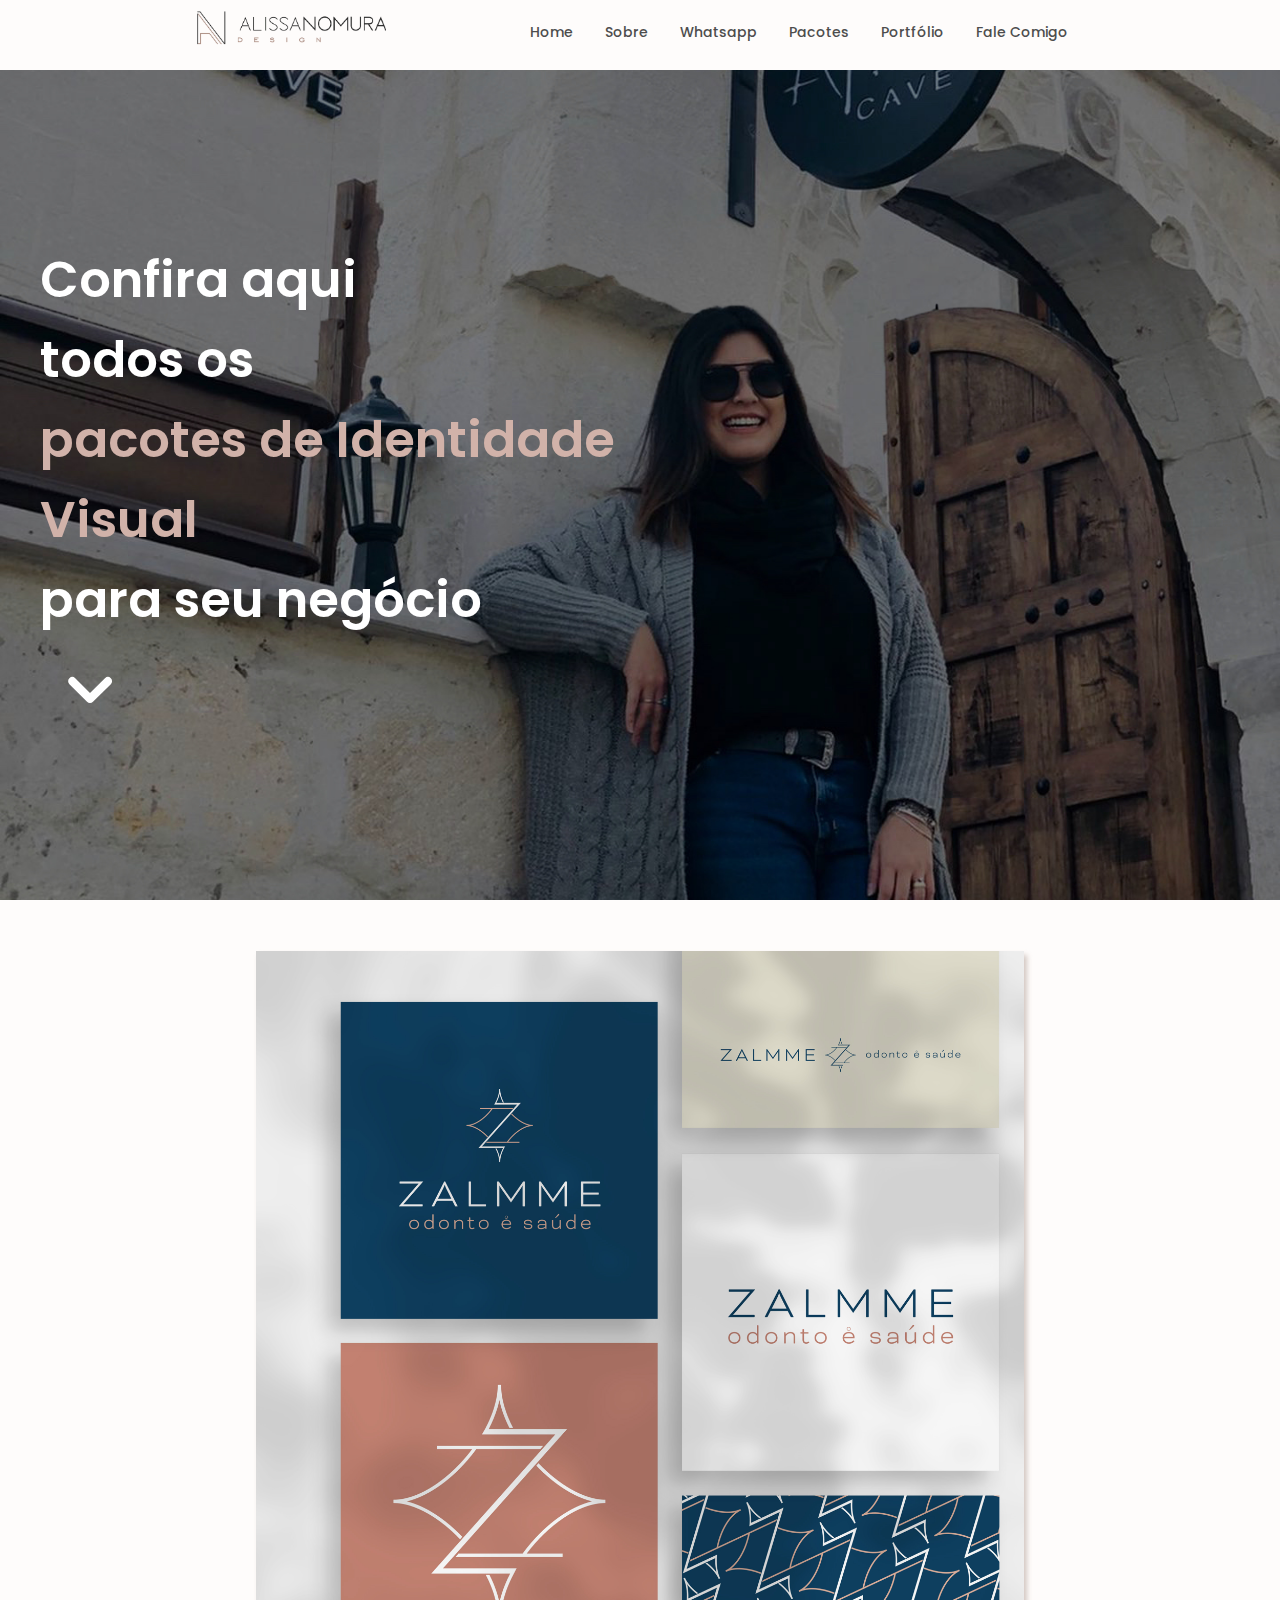
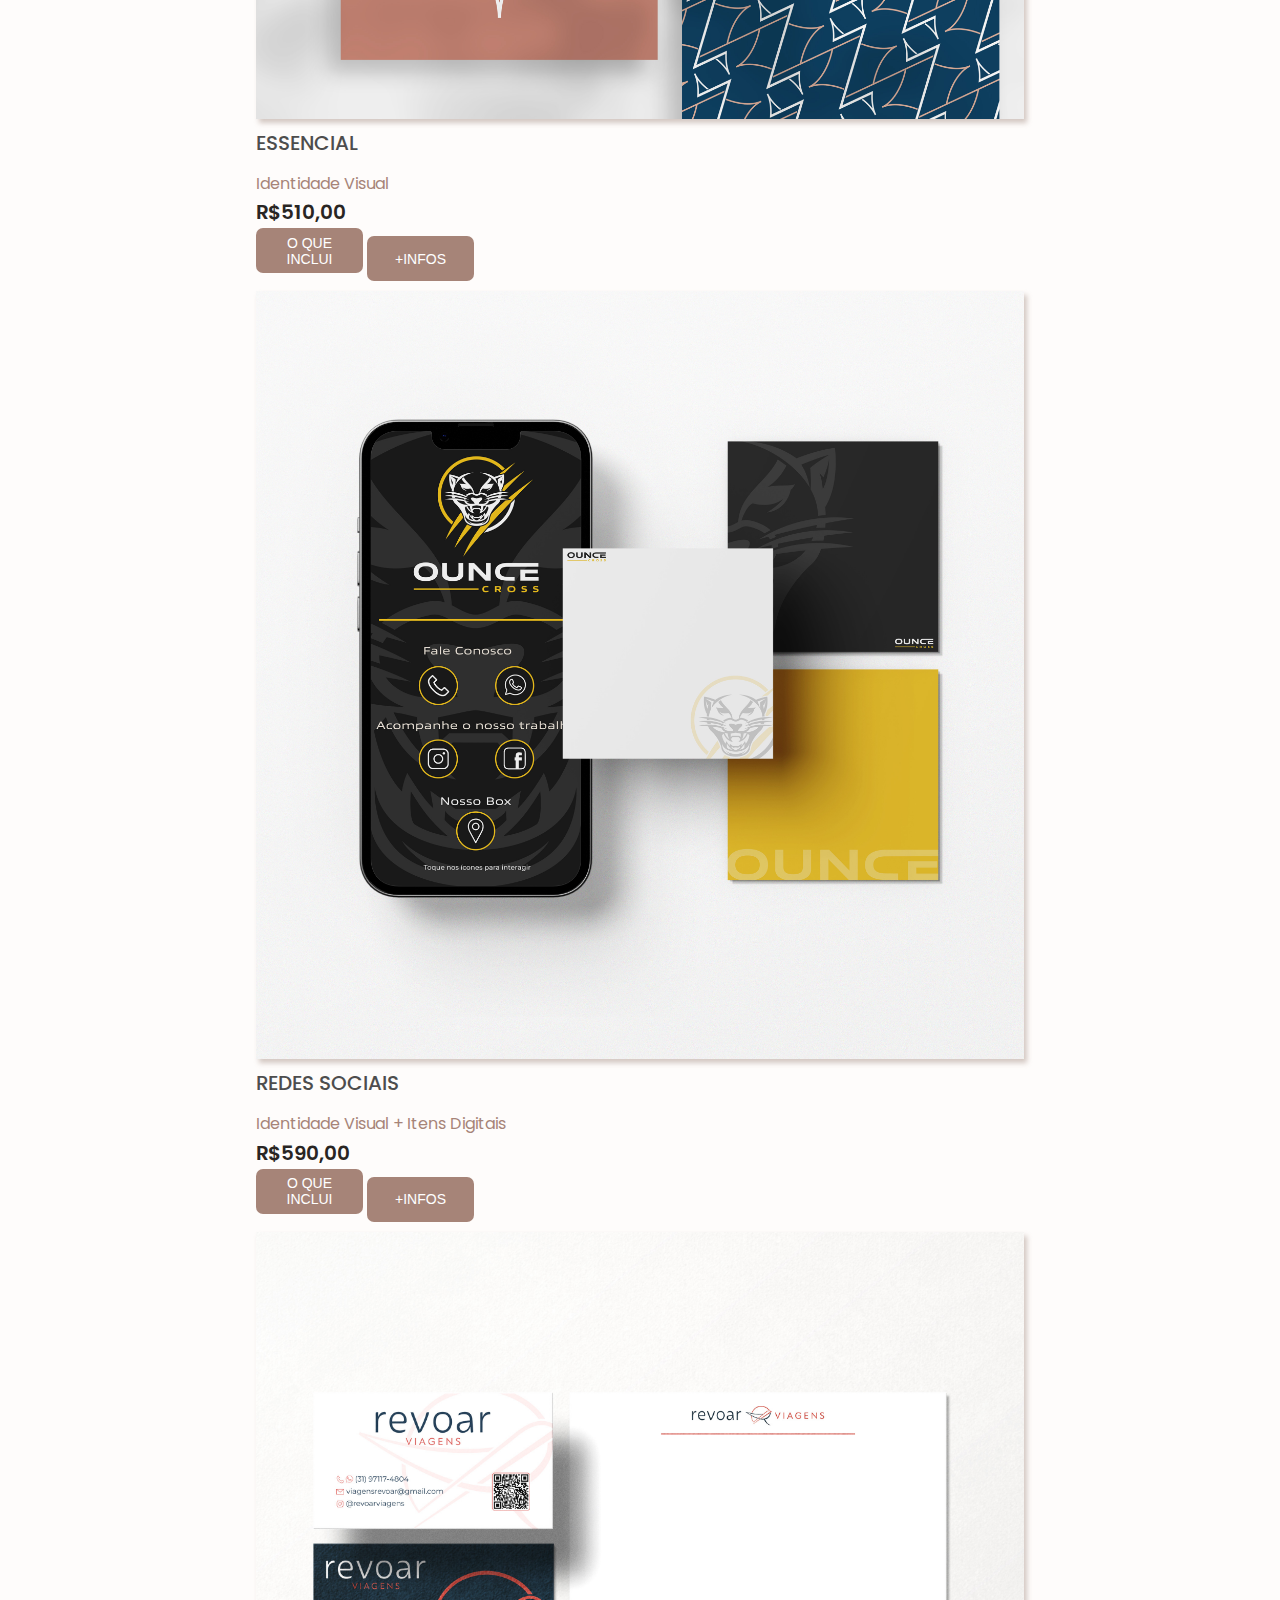
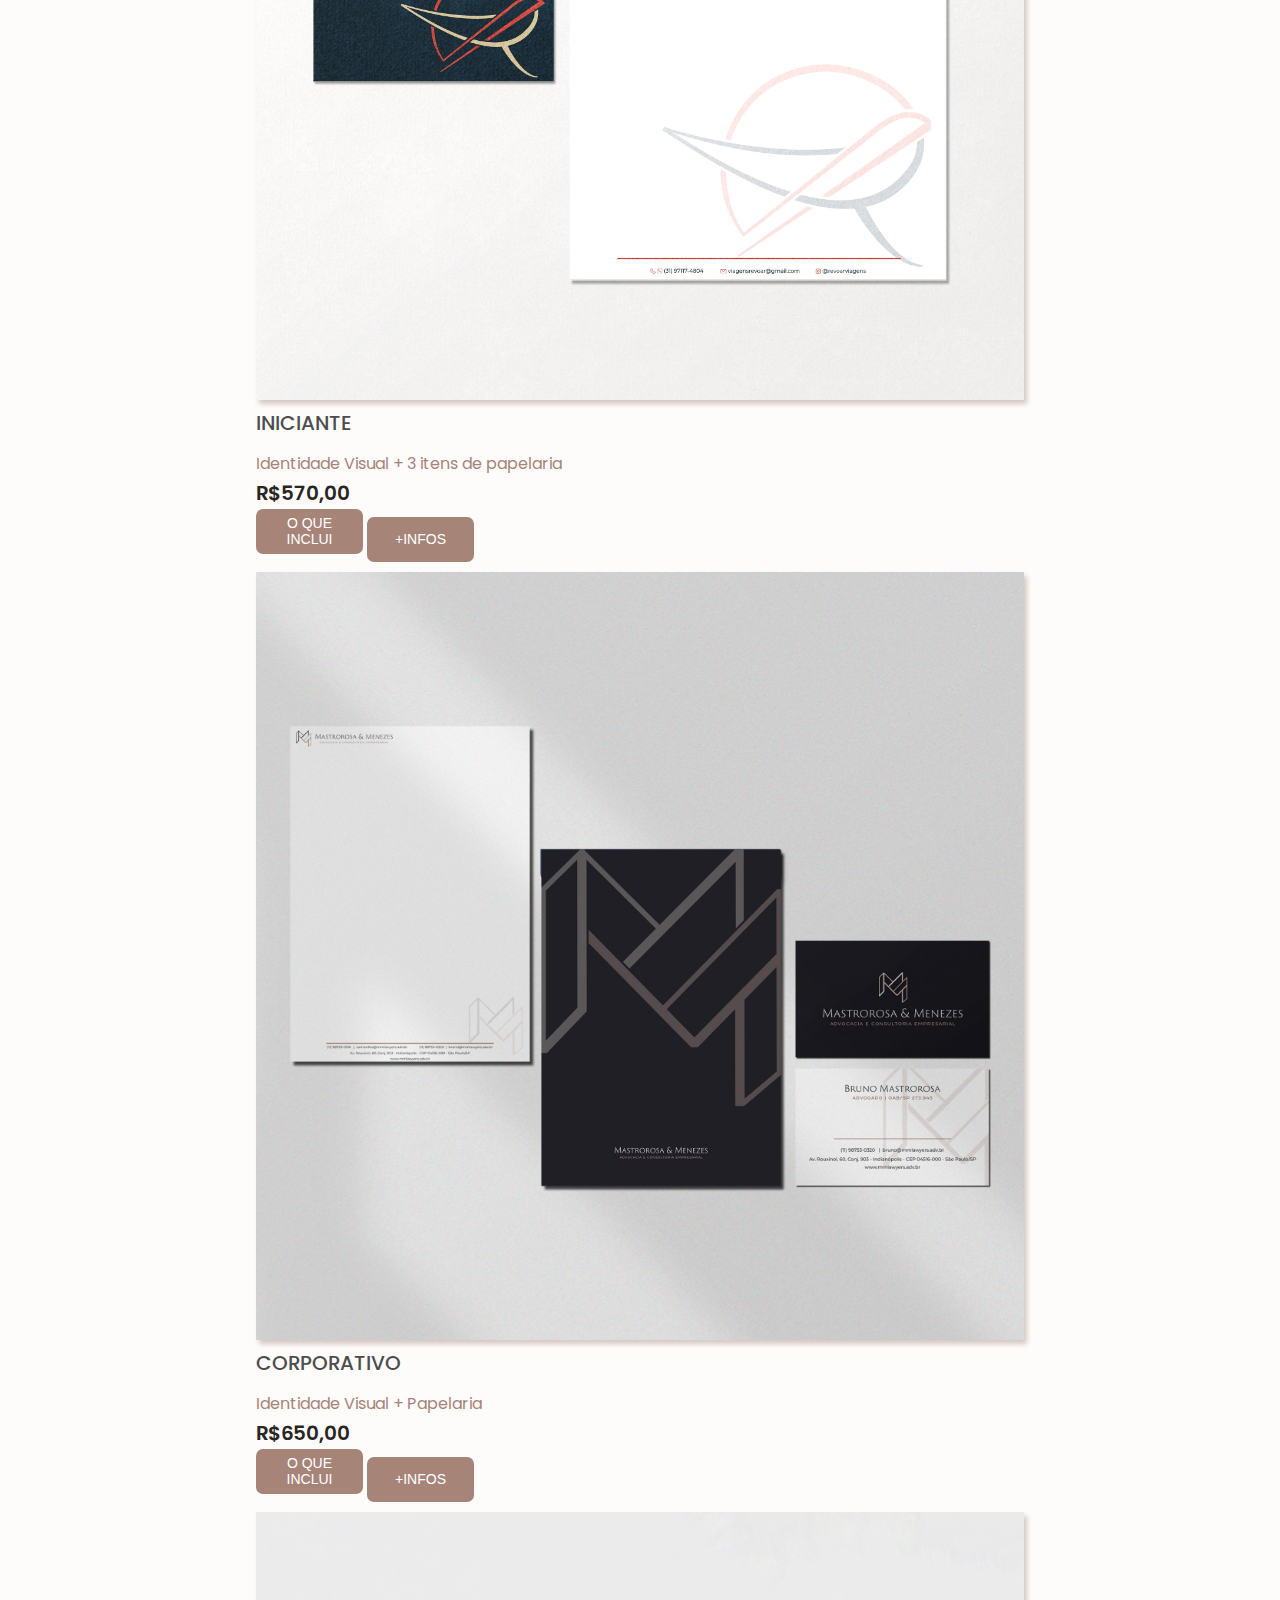
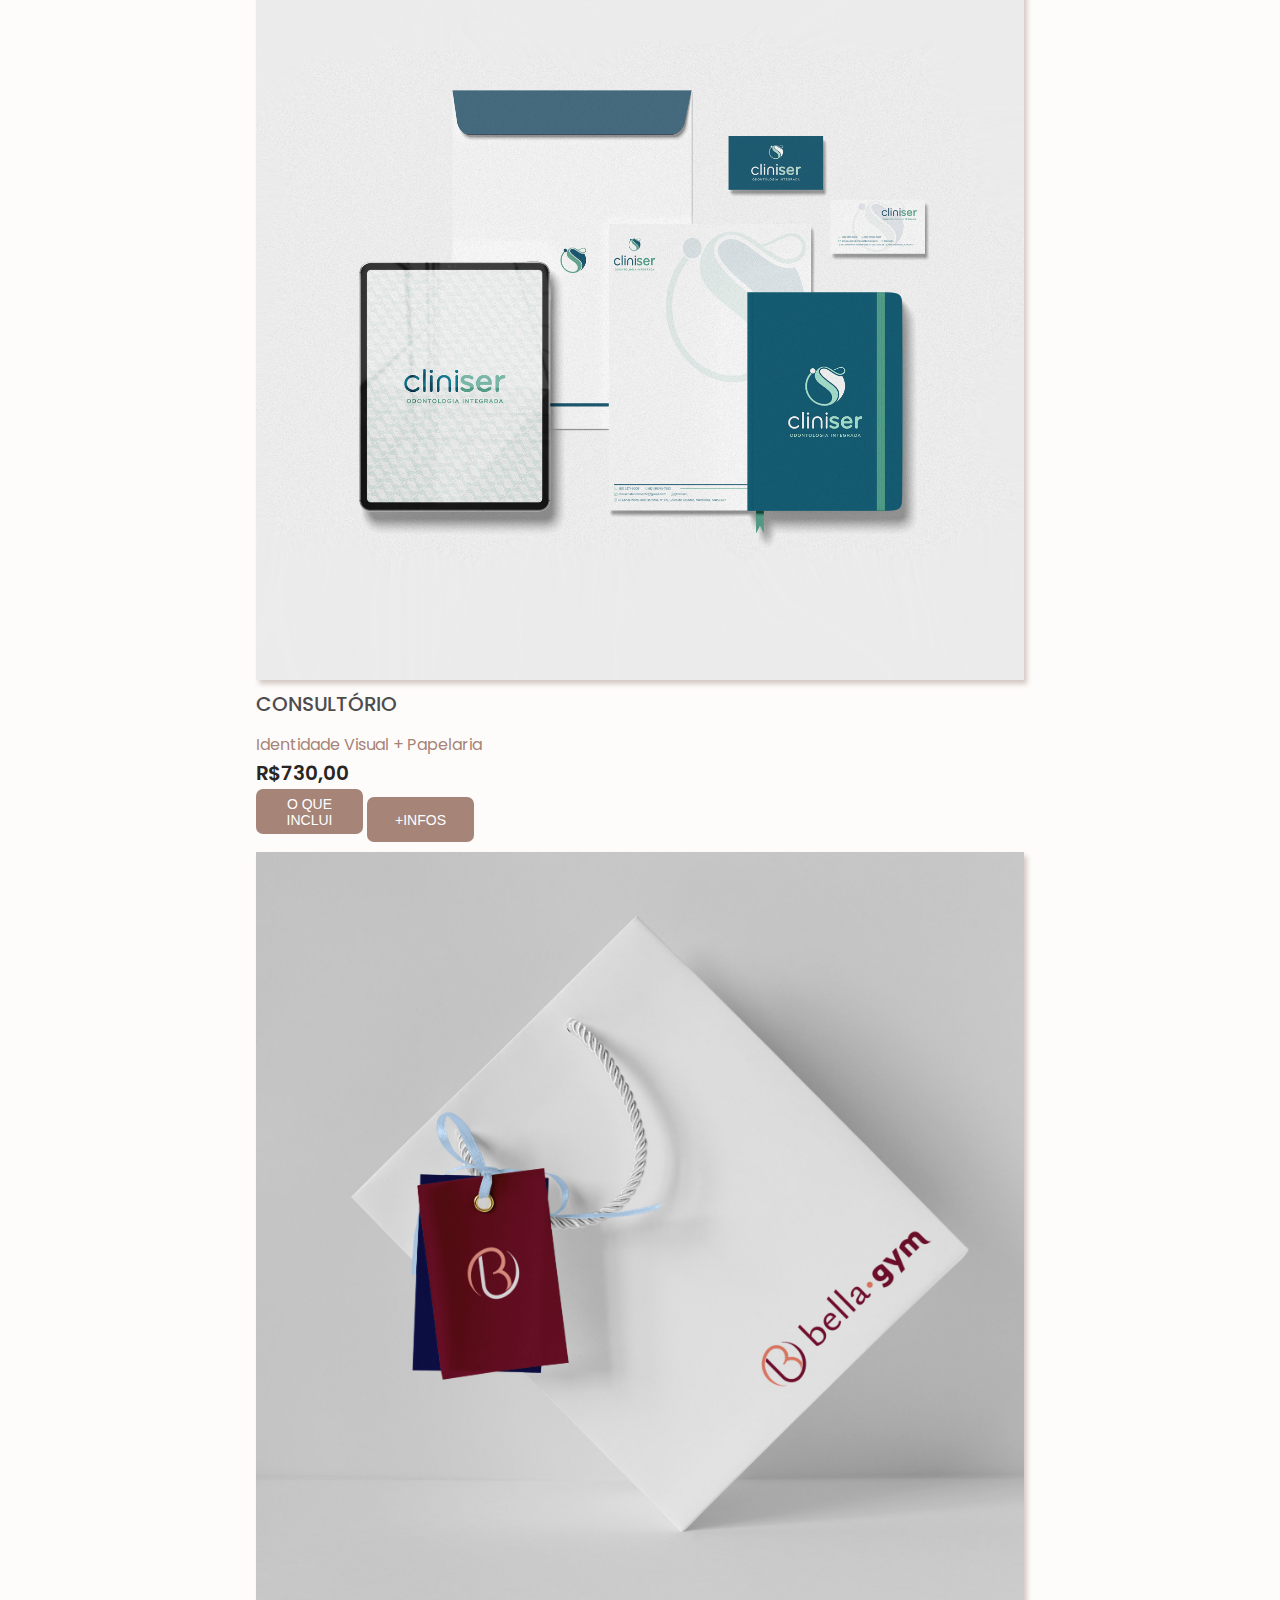
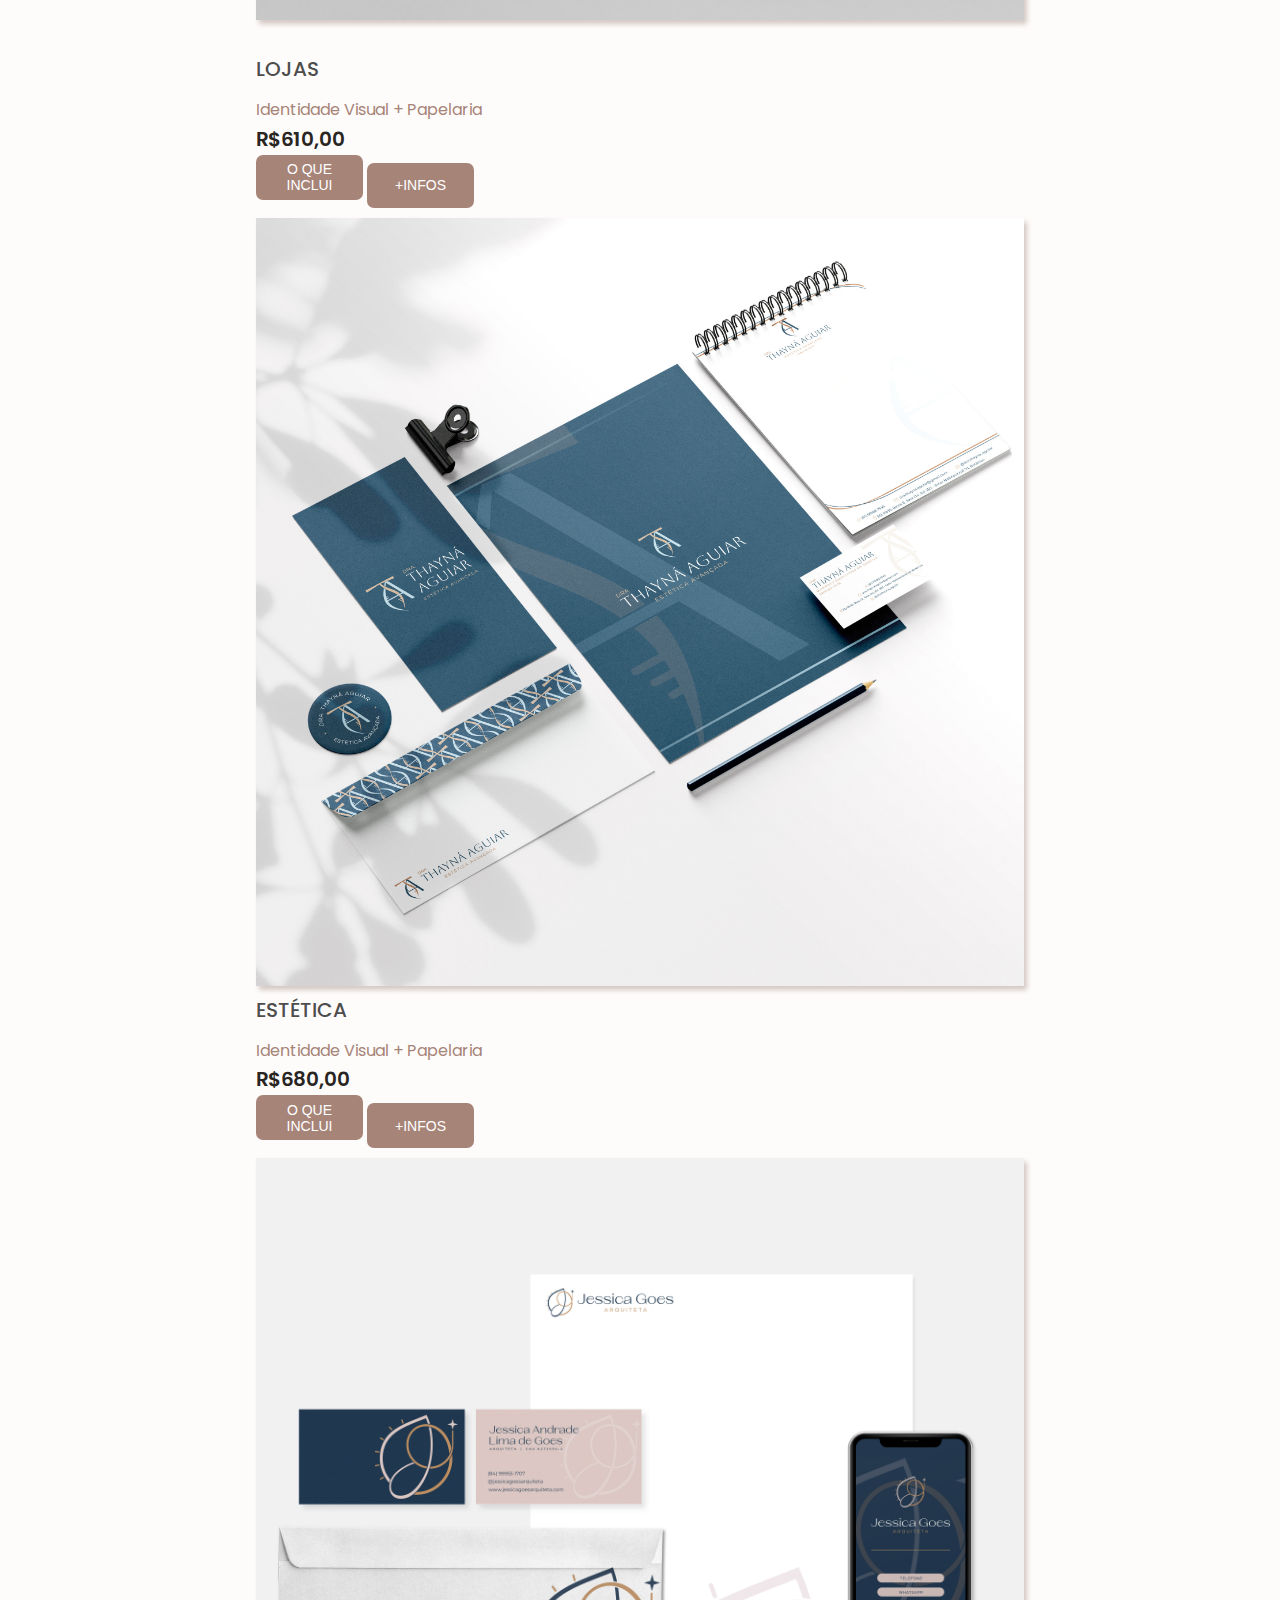
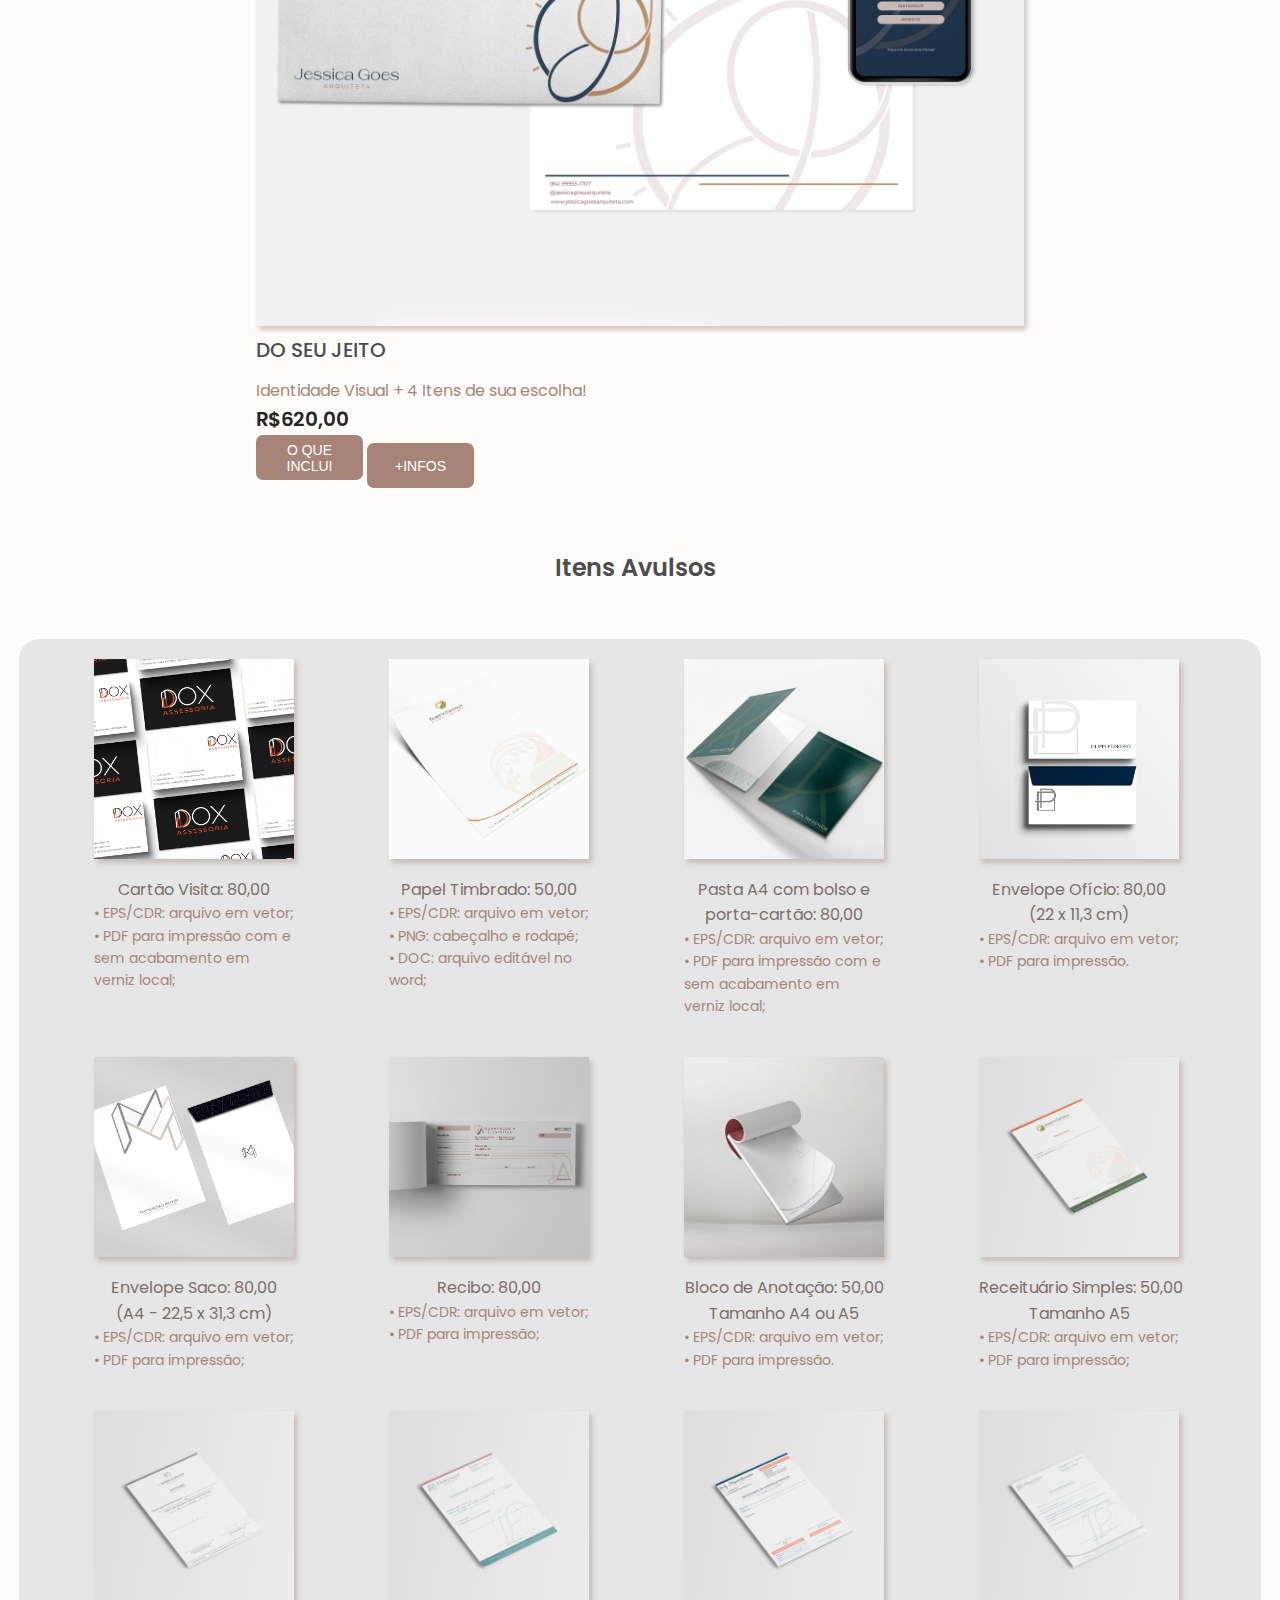
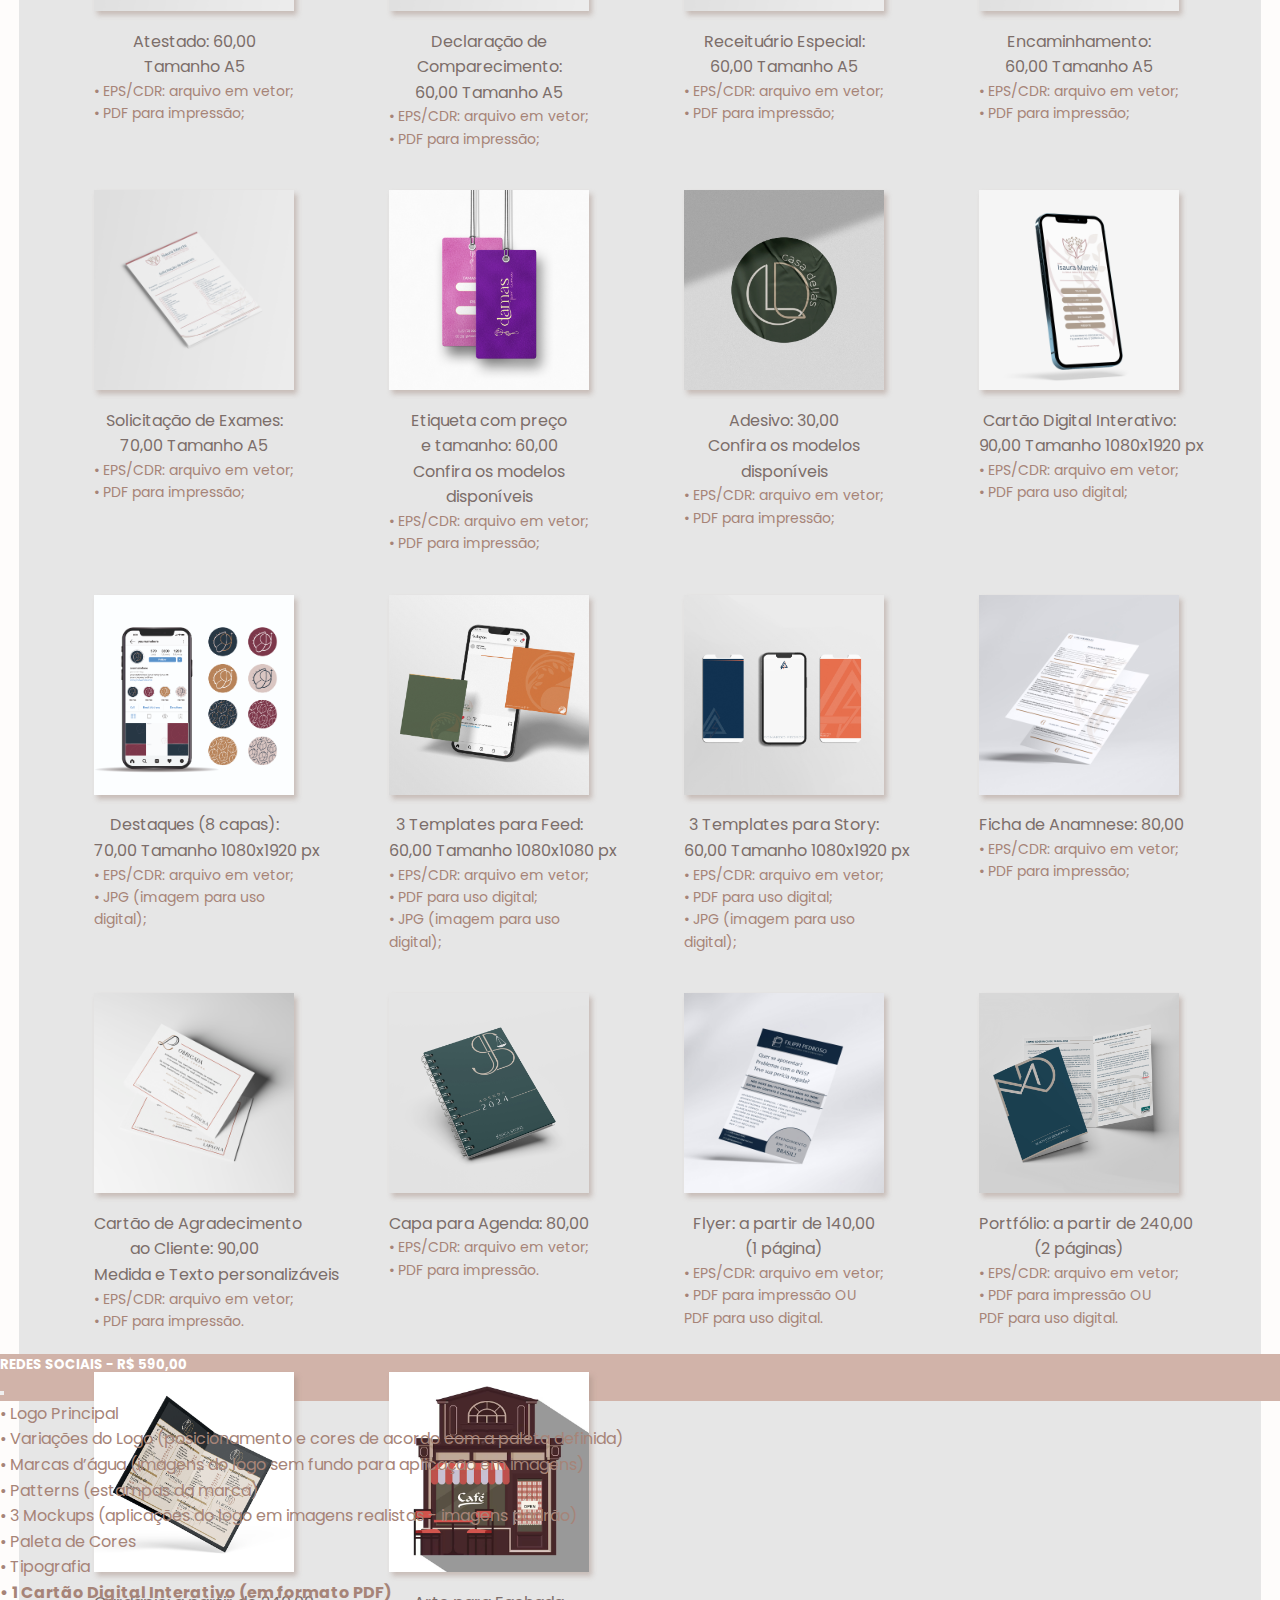
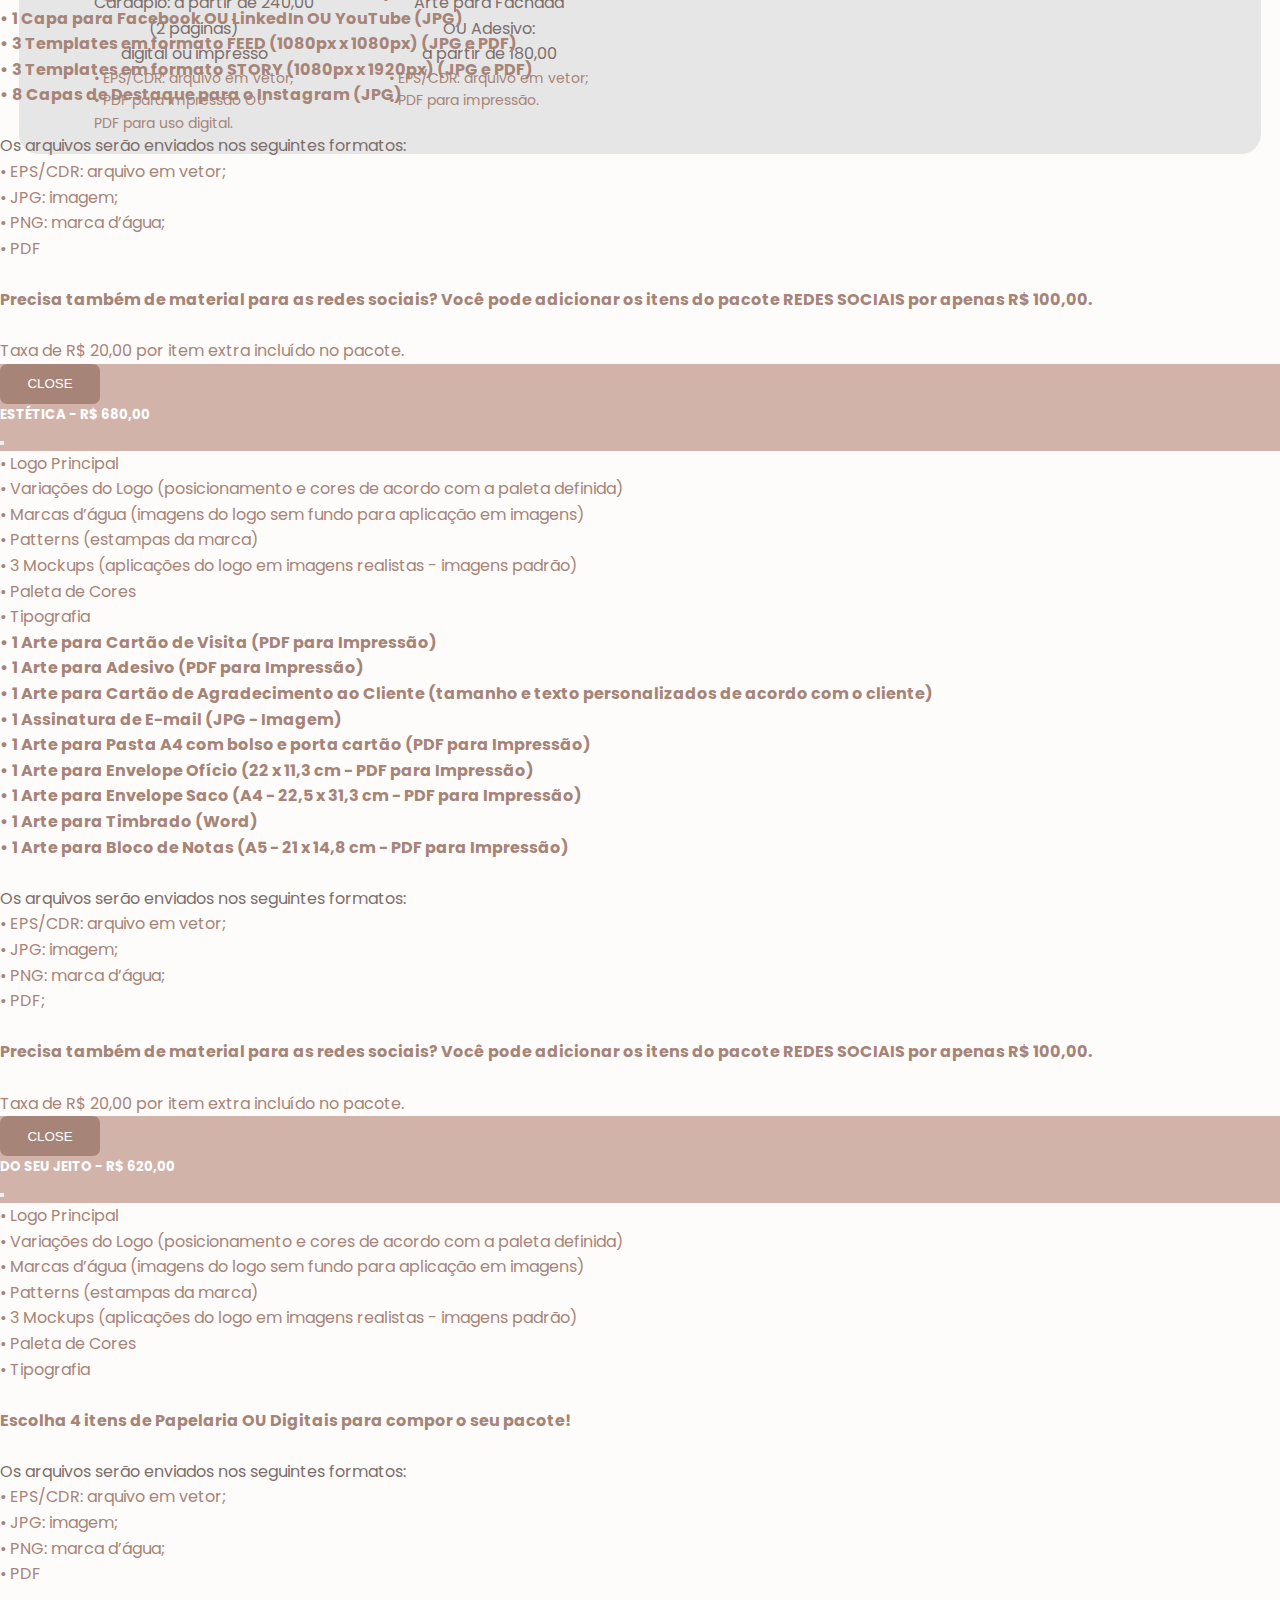
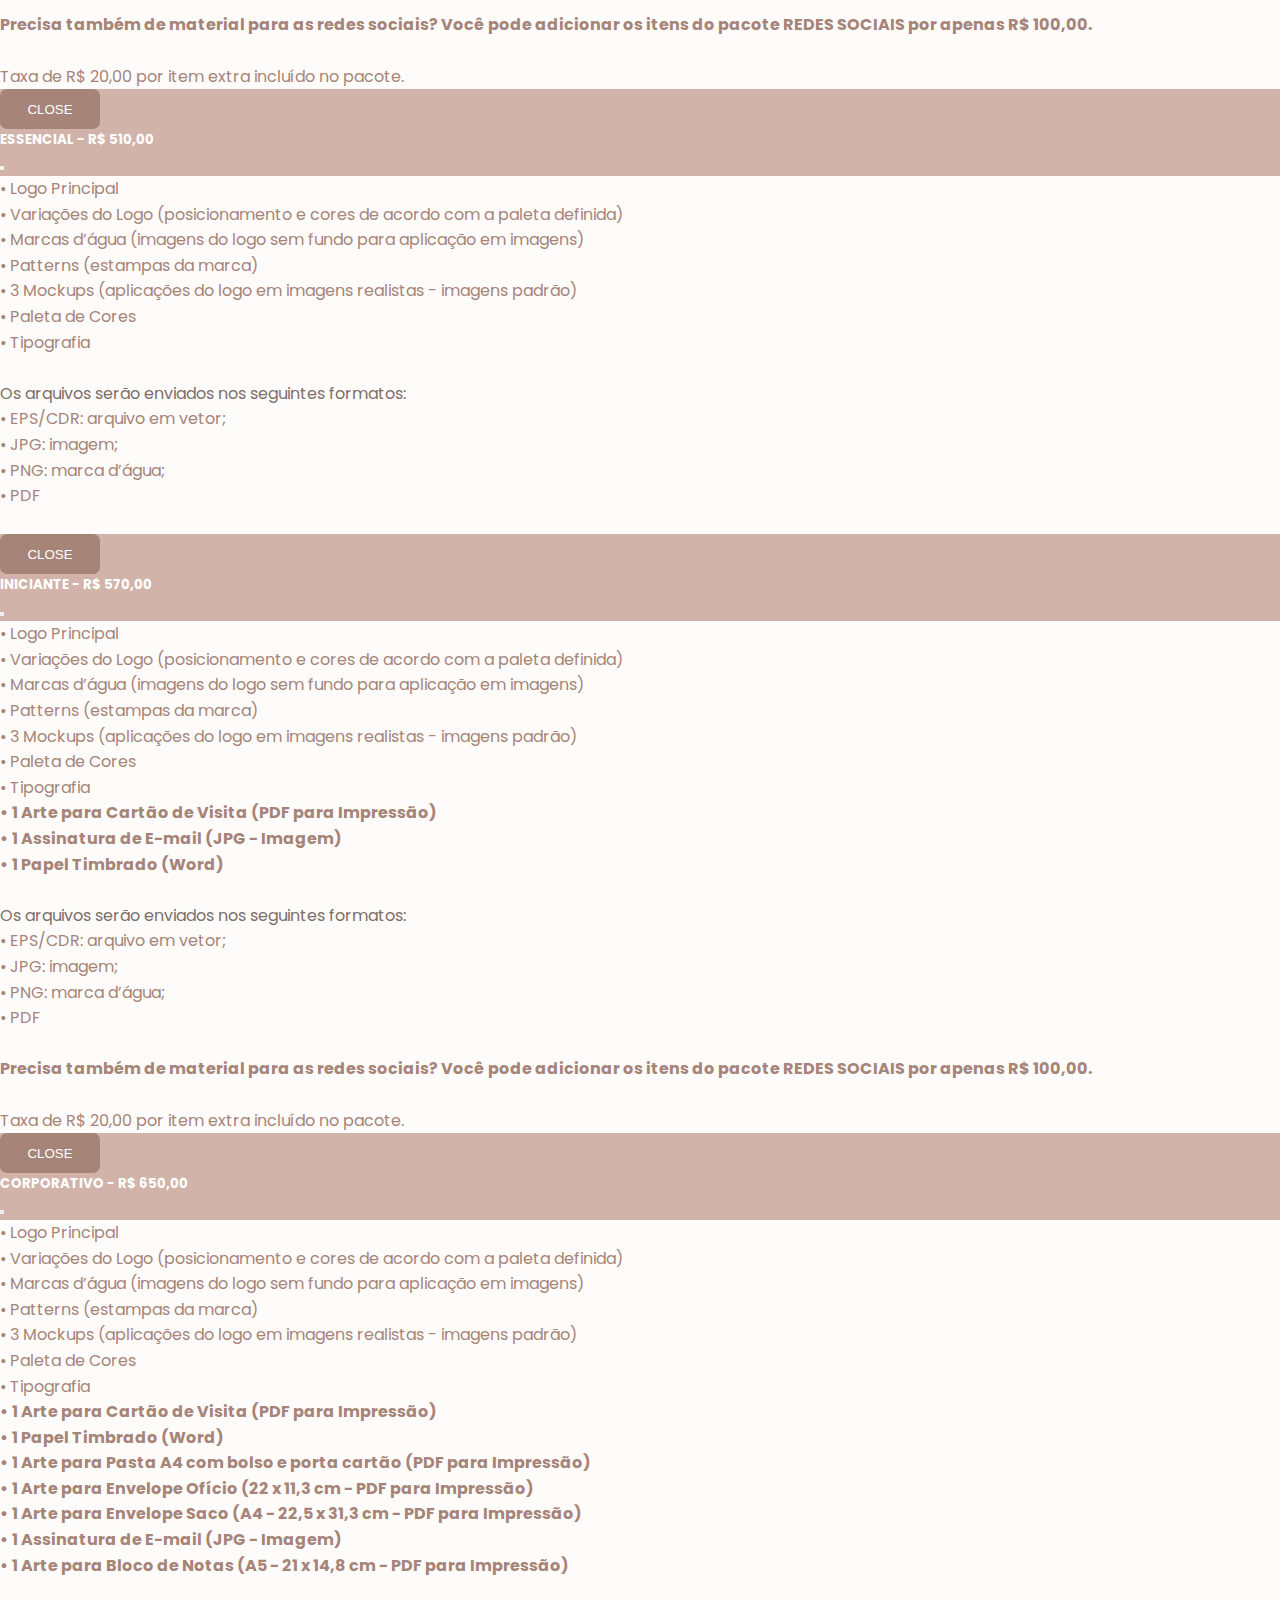
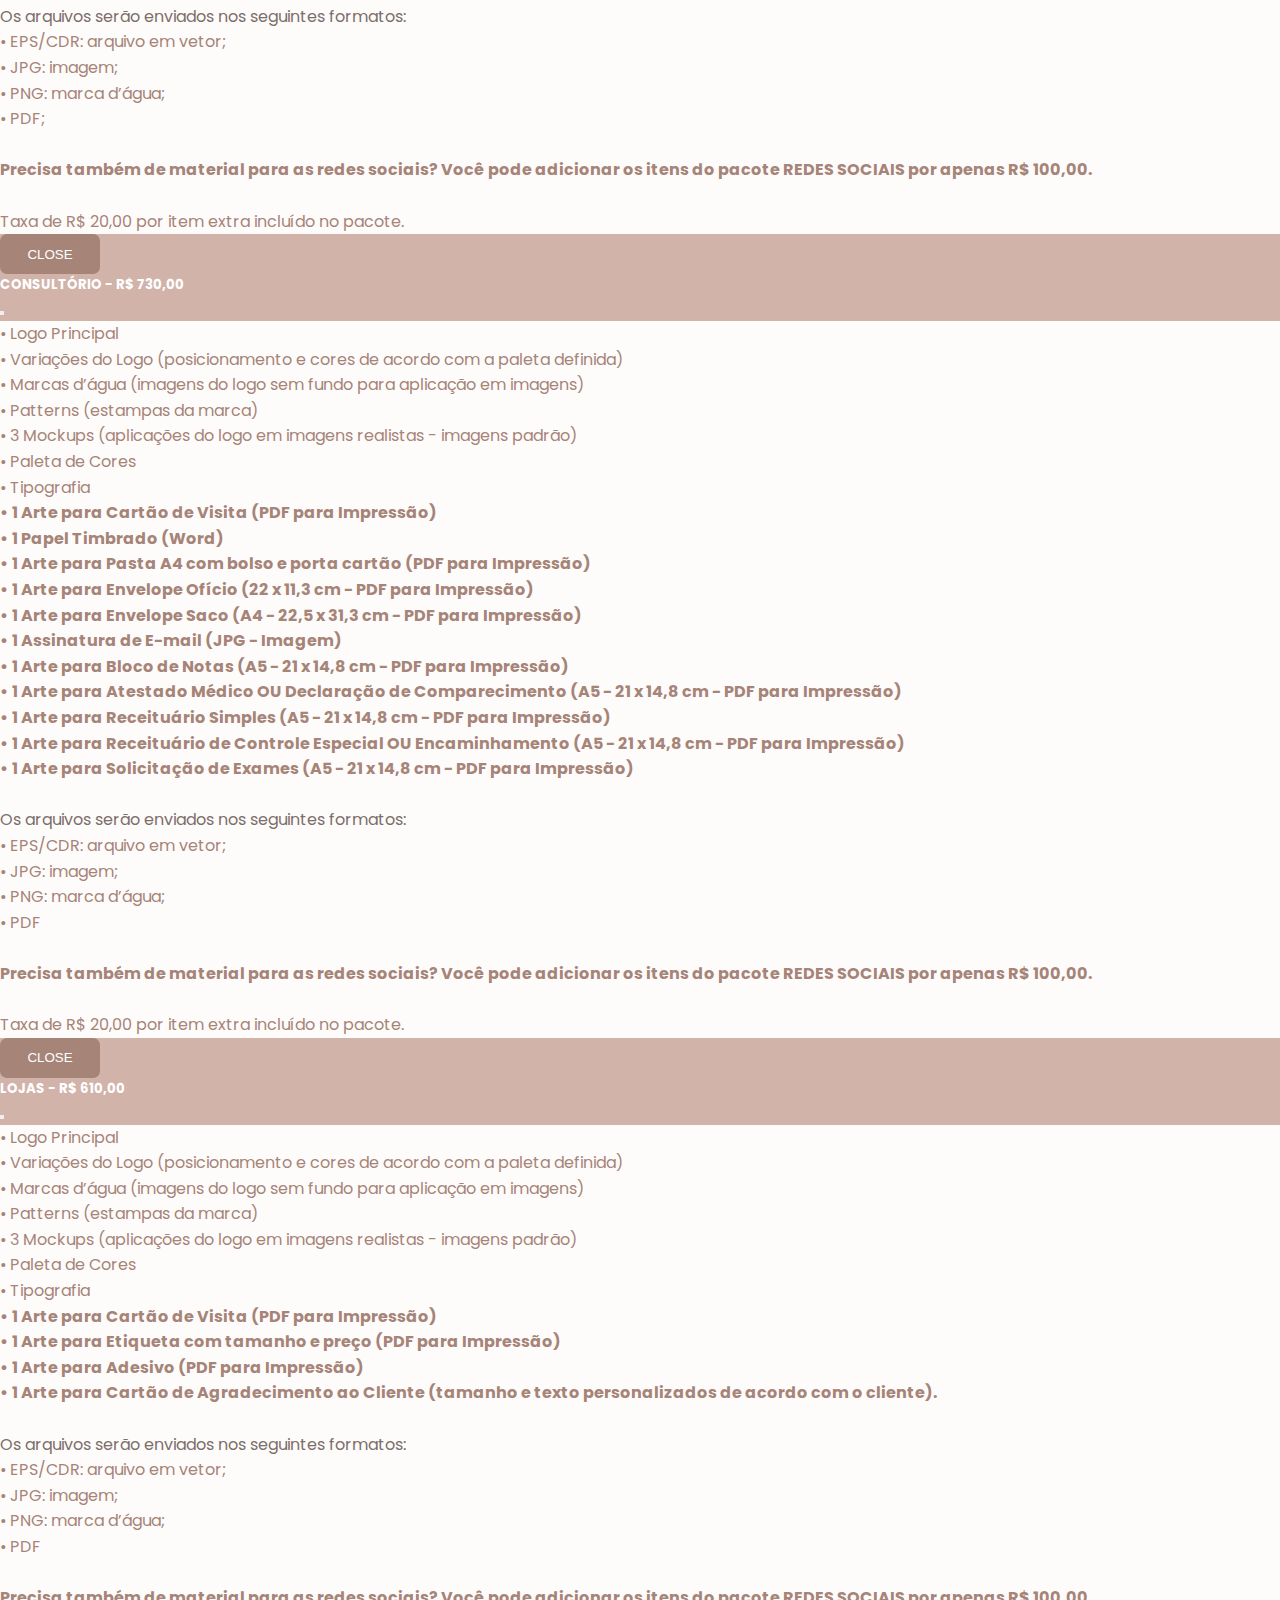
==== commit 1fb38f1e: "(fix): - adjusting header modal texts;" ====
--- a/serviços.html
+++ b/serviços.html
@@ -705,7 +705,7 @@
   <div class="modal-dialog modal-lg">
     <div class="modal-content">
       <div class="modal-header">
-        <h5 class="modal-title" id="exampleModalLabel">CONSULTÓRIO MASTER - 590,00</h5>
+        <h5 class="modal-title" id="exampleModalLabel">DO SEU JEITO - R$ 620,00</h5>
         <button type="button" class="btn-close" data-bs-dismiss="modal" aria-label="Close"></button>
       </div>
       <div class="modal-body">
@@ -978,7 +978,7 @@
   <div class="modal-dialog modal-lg">
     <div class="modal-content">
       <div class="modal-header">
-        <h5 class="modal-title" id="exampleModalLabel">OFFICE MASTER - 550,00</h5>
+        <h5 class="modal-title" id="exampleModalLabel">CONSULTÓRIO - R$ 730,00</h5>
         <button type="button" class="btn-close" data-bs-dismiss="modal" aria-label="Close"></button>
       </div>
       <div class="modal-body">
@@ -1068,7 +1068,7 @@
   <div class="modal-dialog modal-lg">
     <div class="modal-content">
       <div class="modal-header">
-        <h5 class="modal-title" id="exampleModalLabel">STORE PREMIUM - 530,00</h5>
+        <h5 class="modal-title" id="exampleModalLabel">LOJAS - R$ 610,00</h5>
         <button type="button" class="btn-close" data-bs-dismiss="modal" aria-label="Close"></button>
       </div>
       <div class="modal-body">
